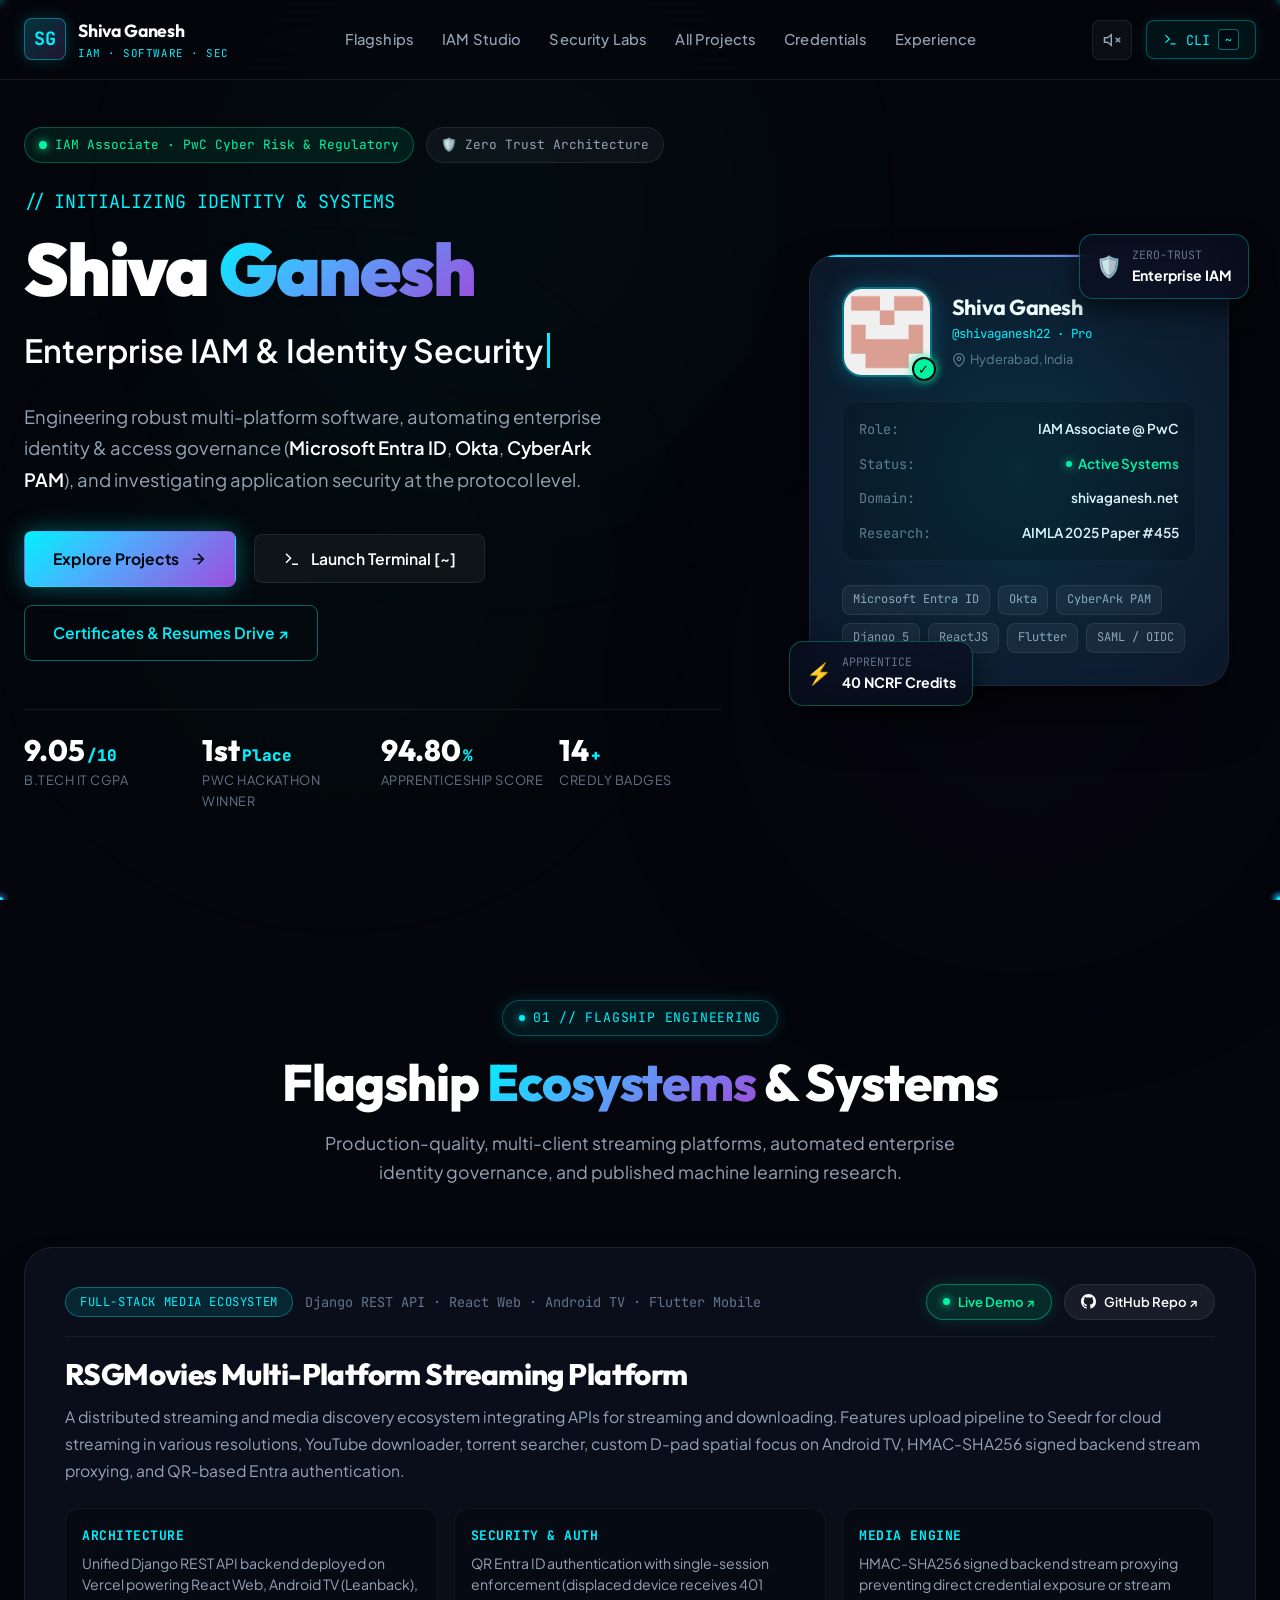
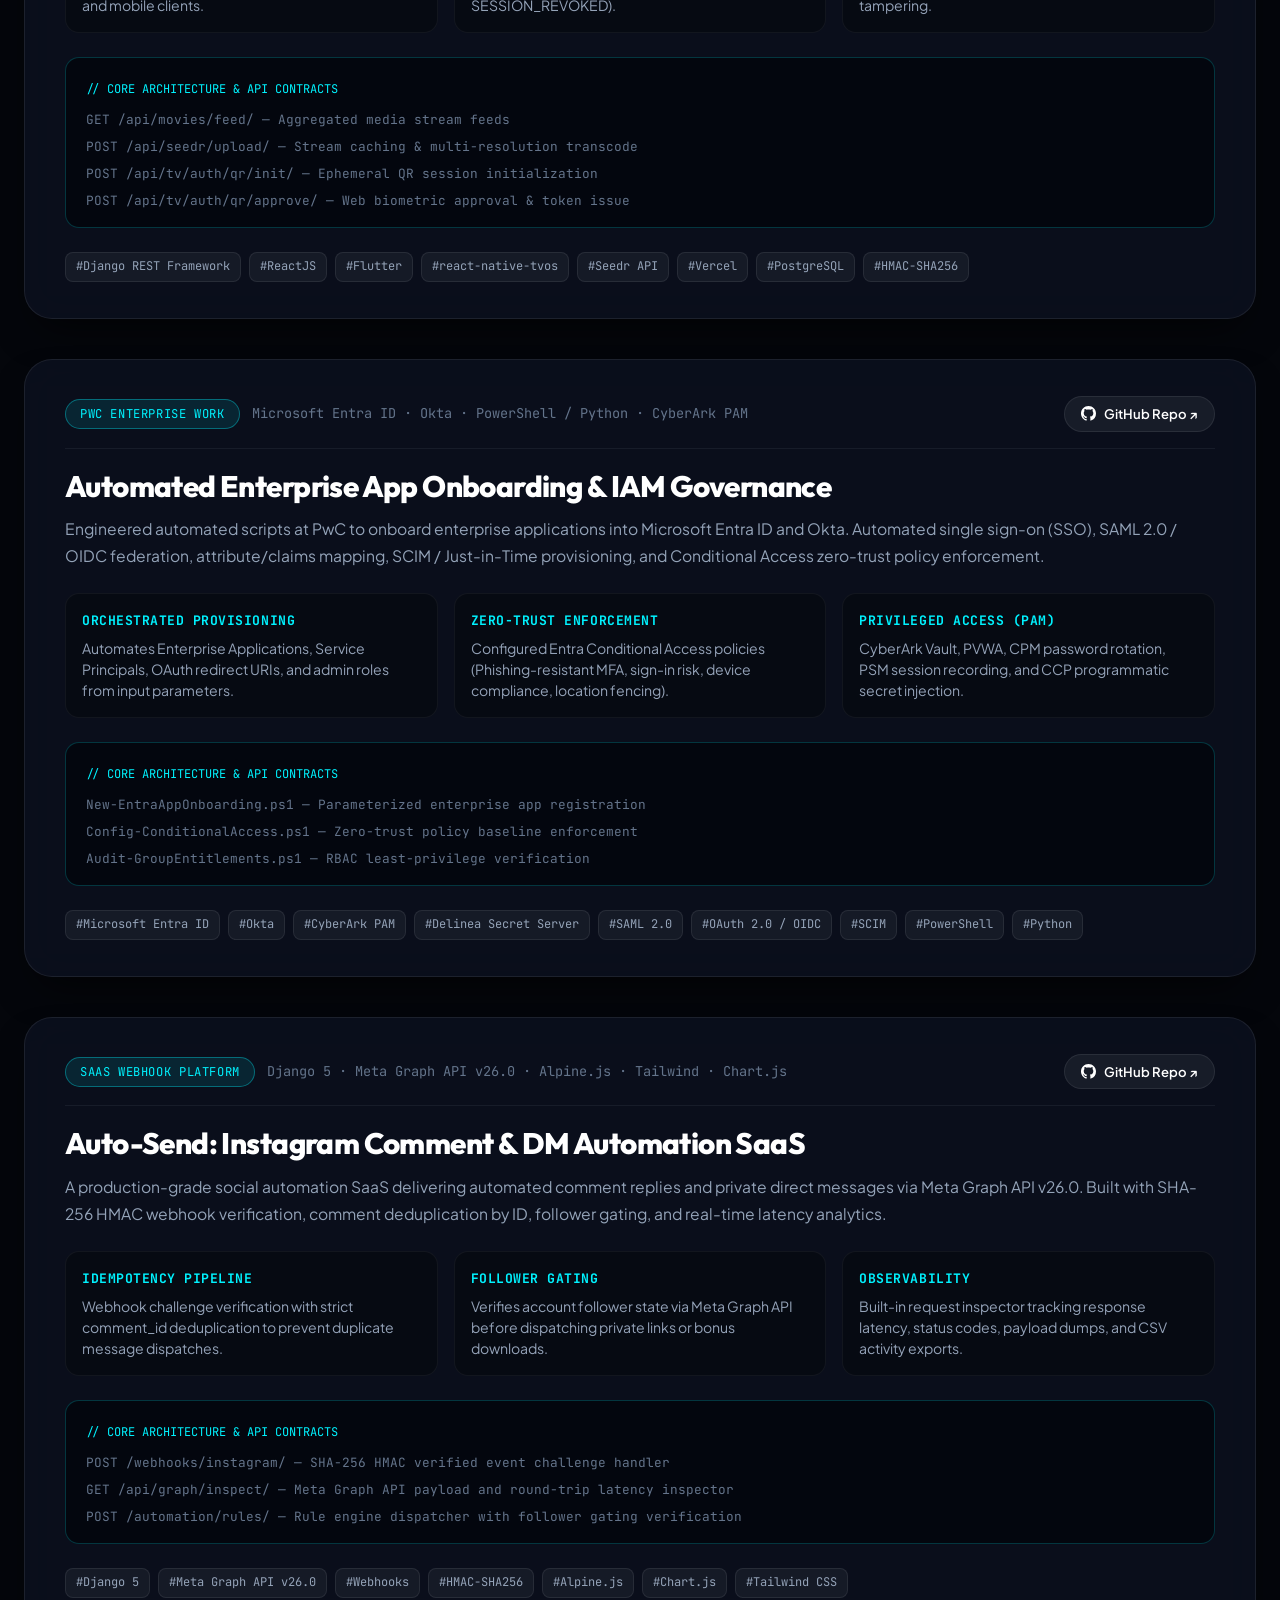
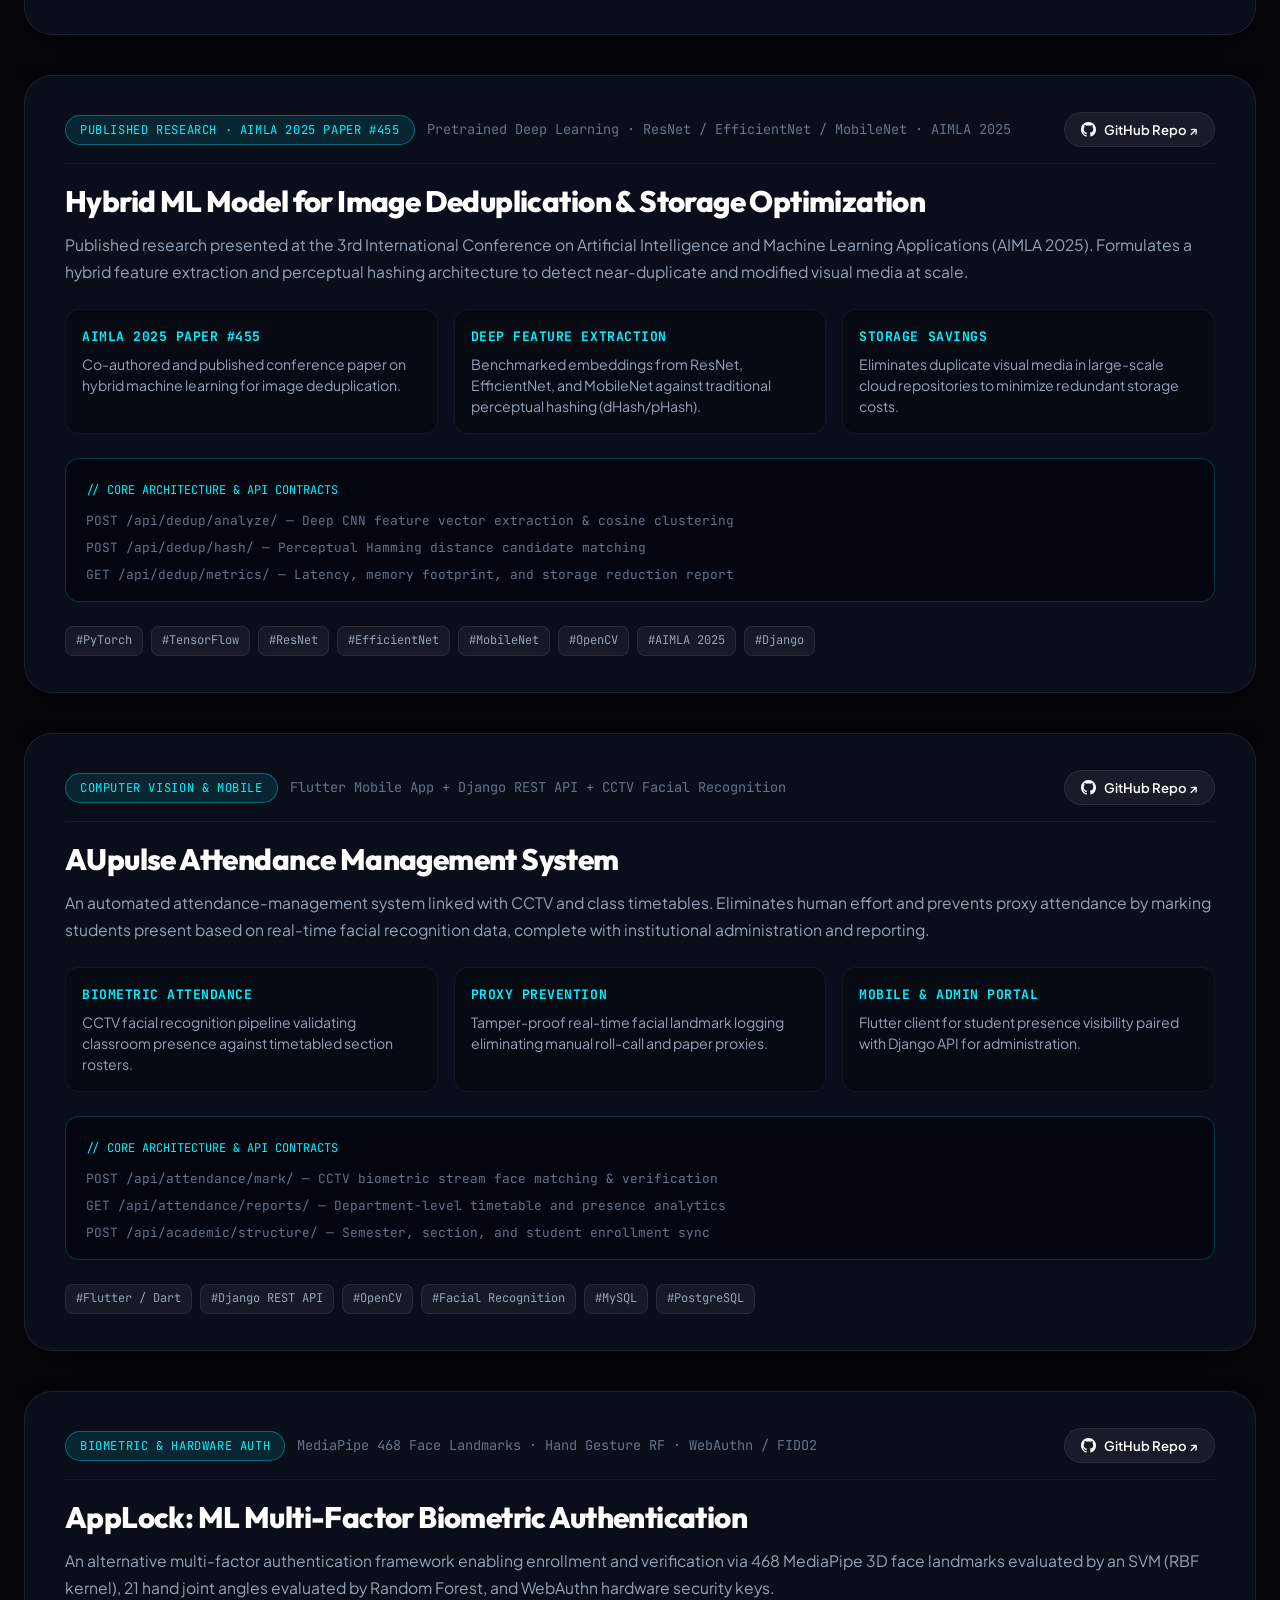
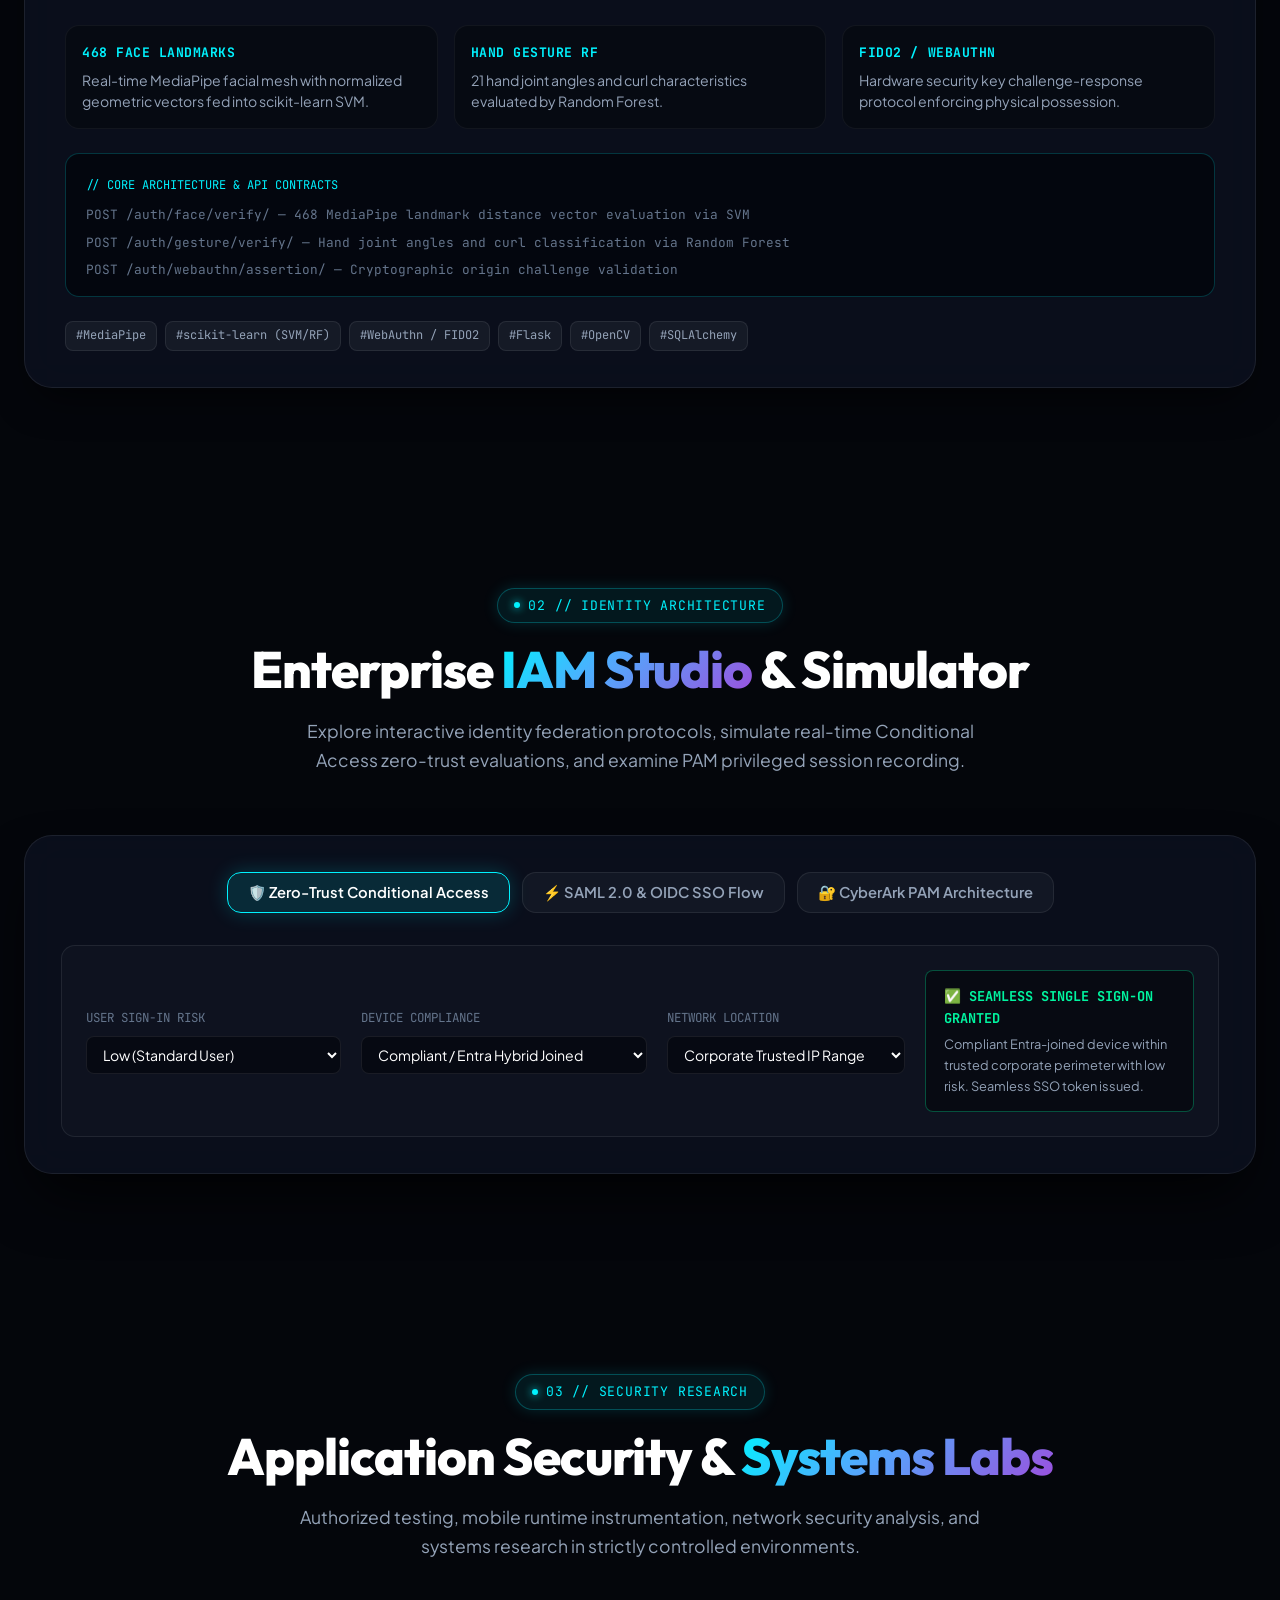
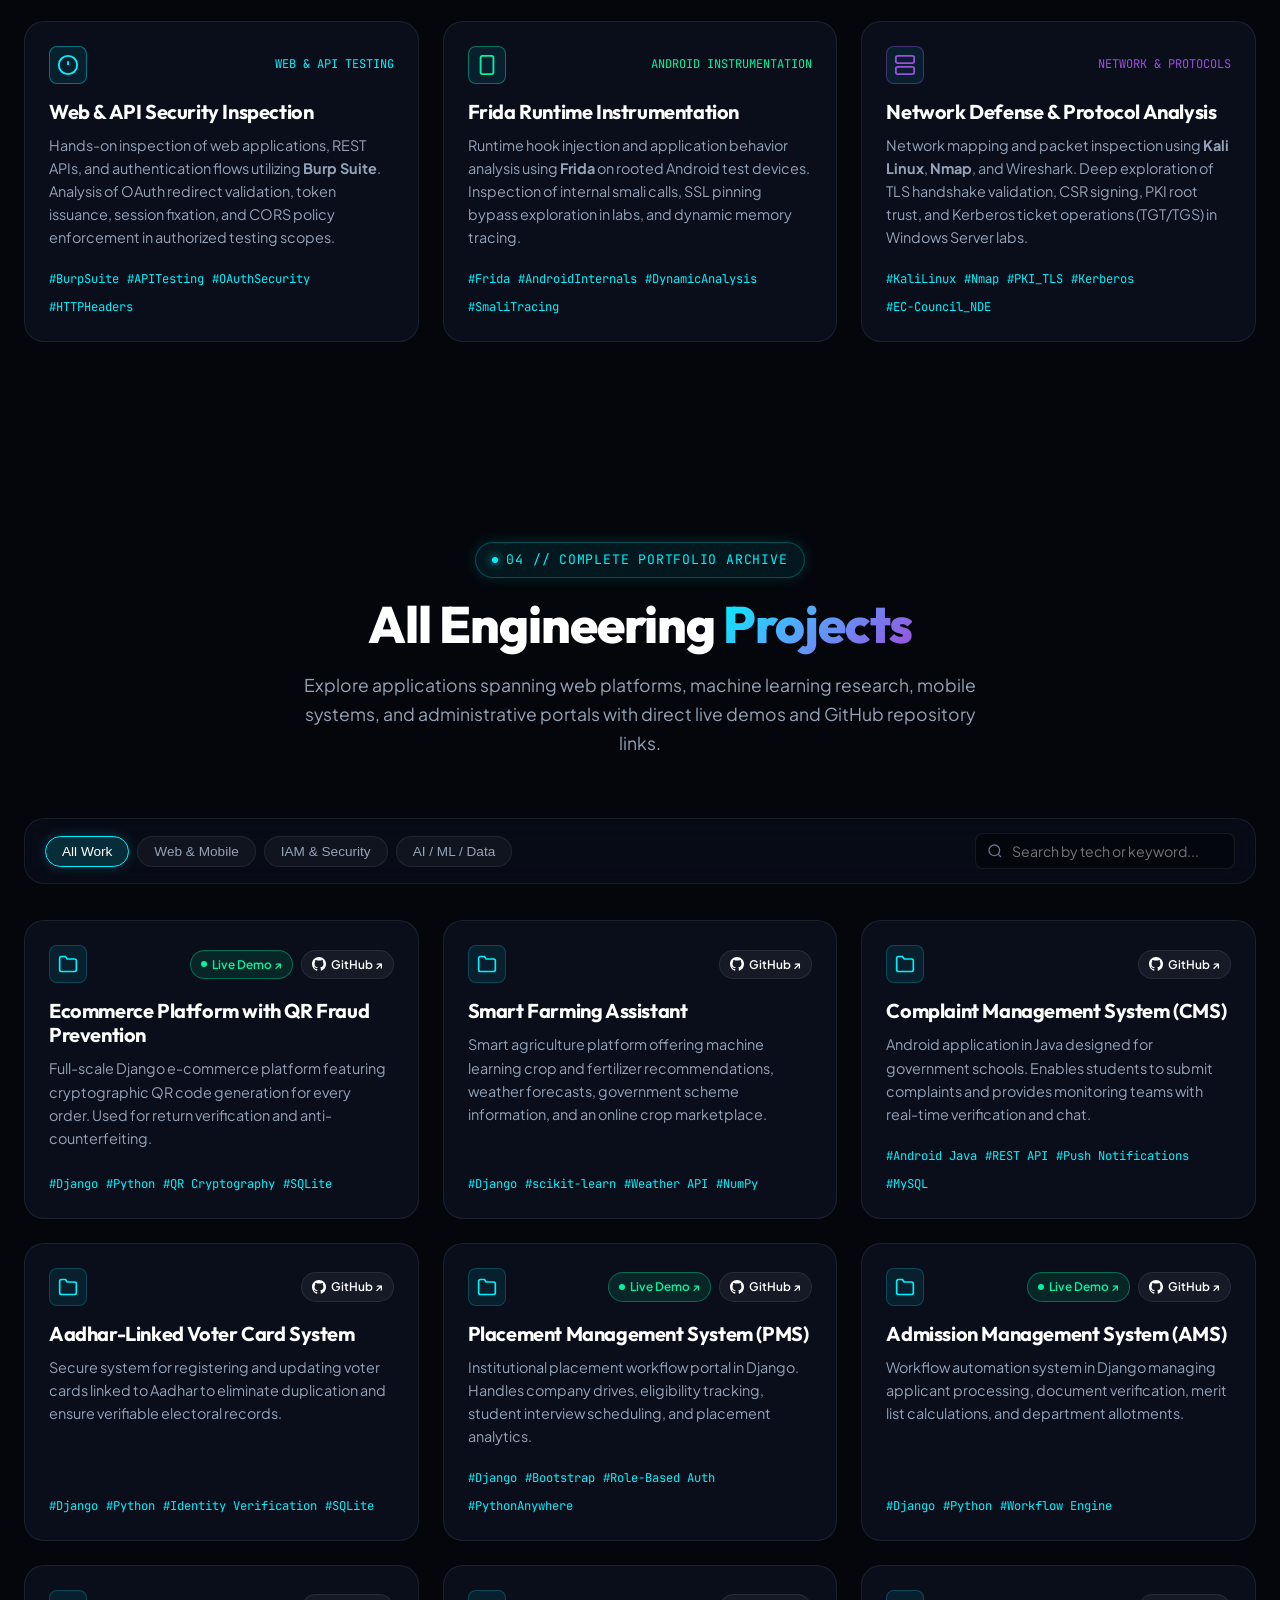
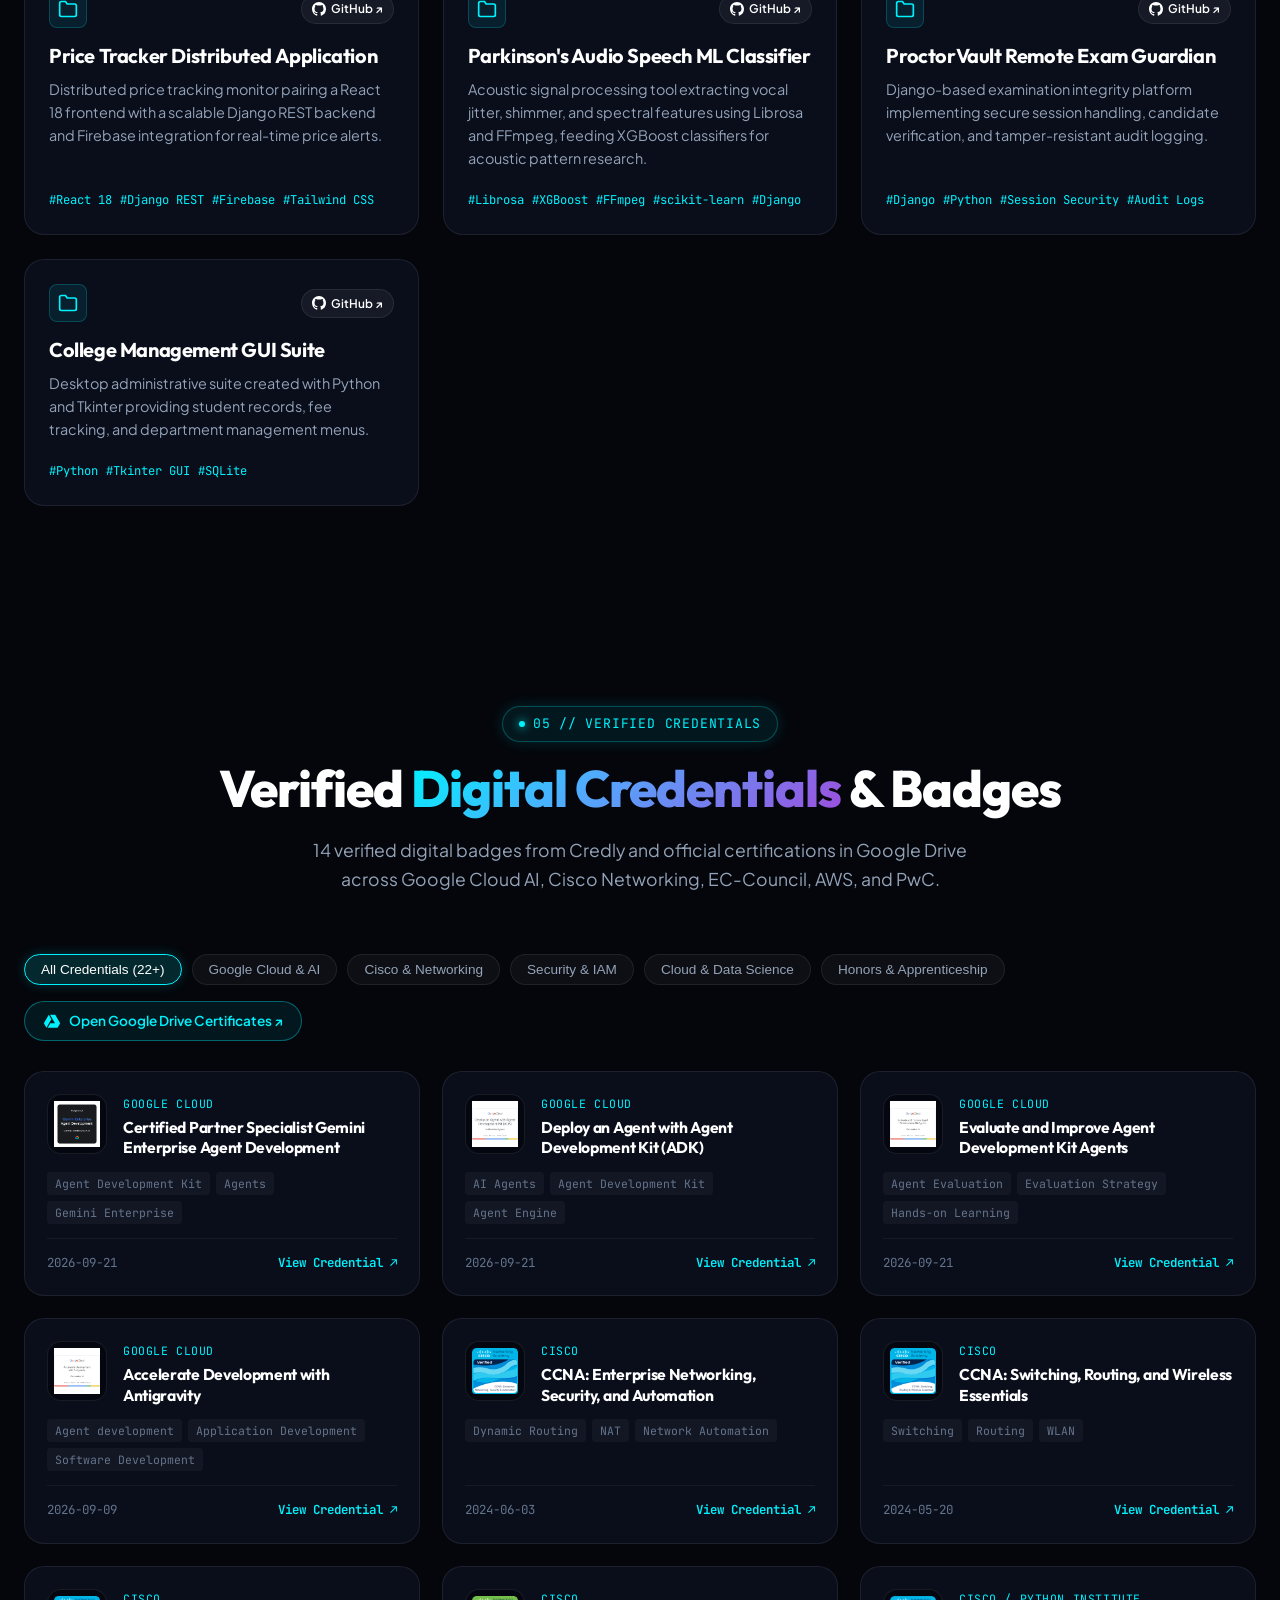
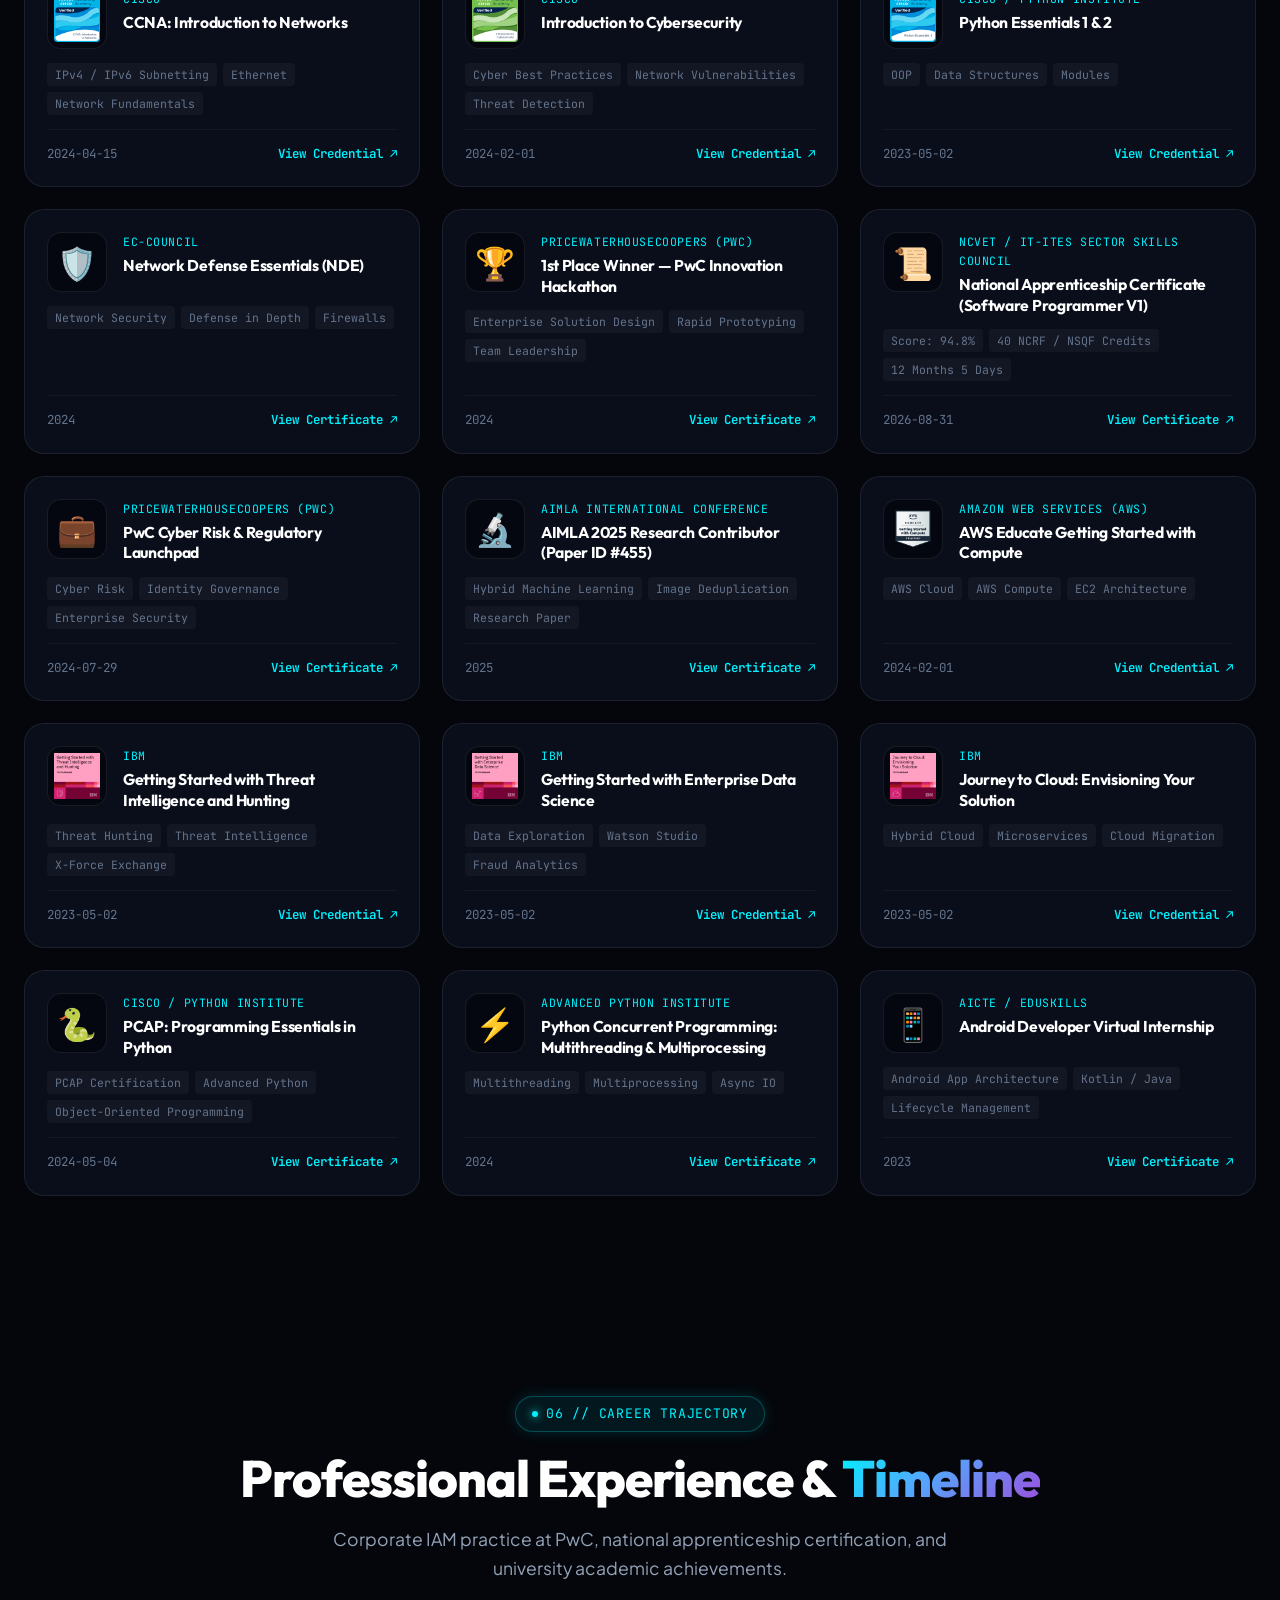
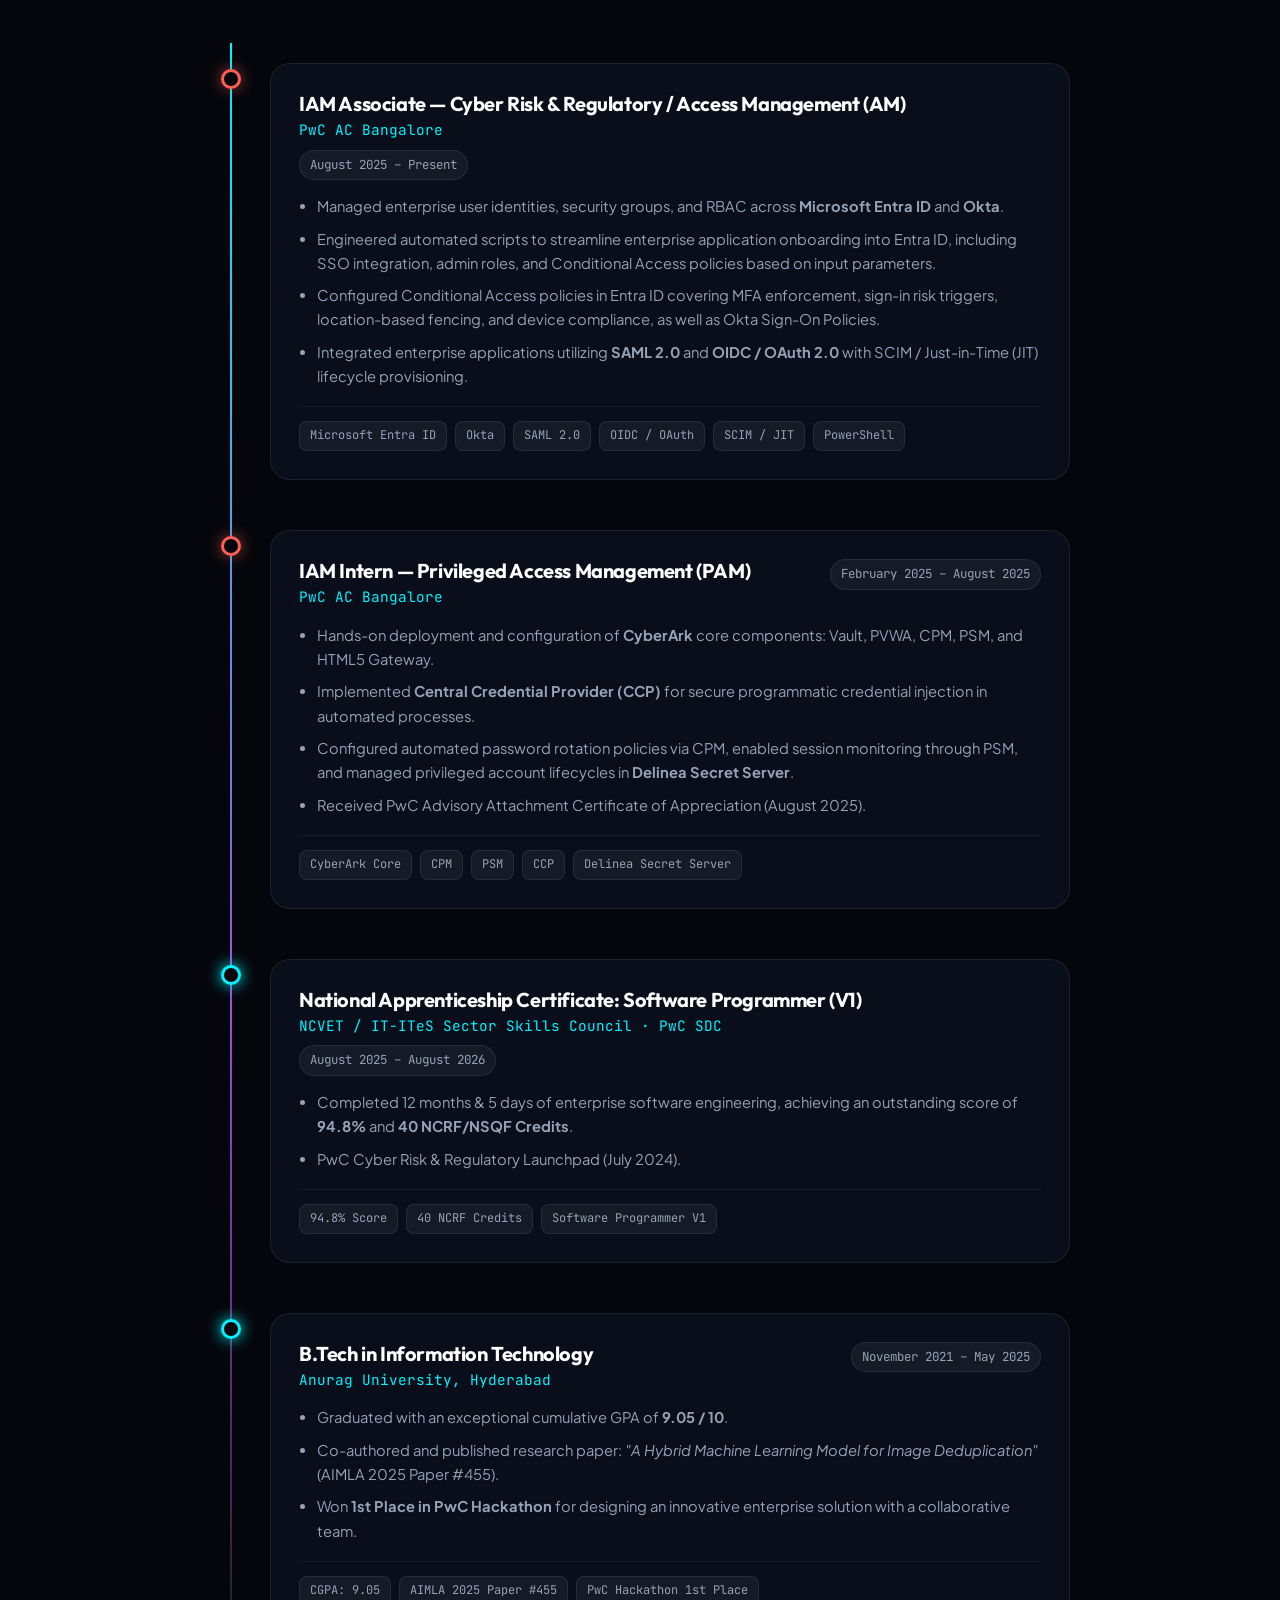
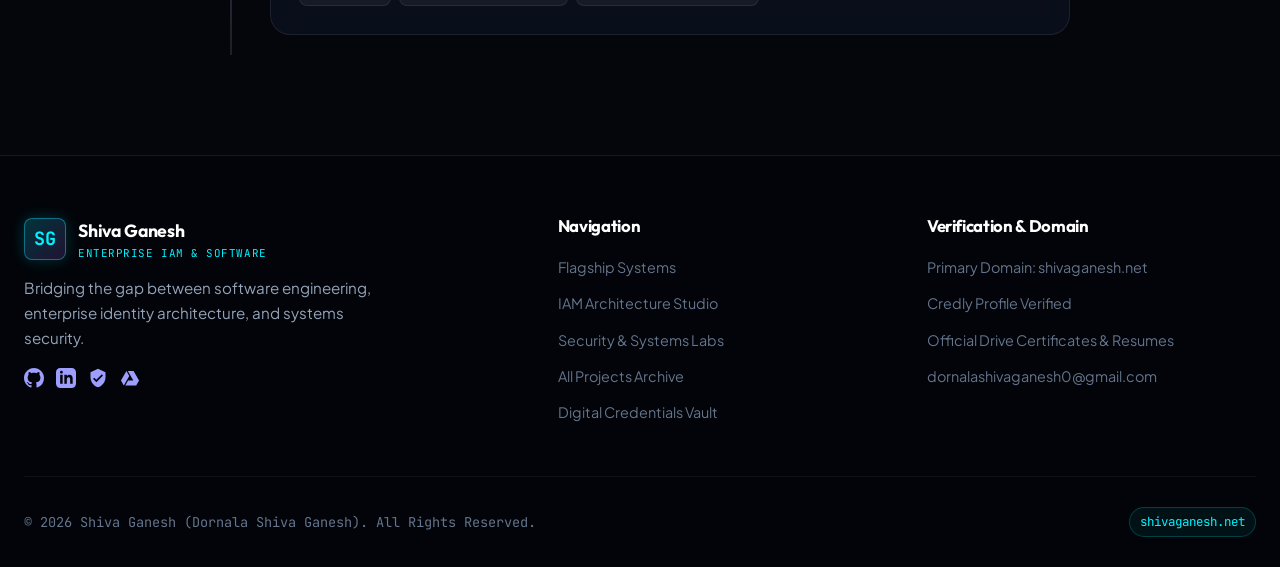
==== index.html @ 0bdec64f "feat: technical architecture cards, live and repo links, certs links, remove screenshots, remove cre" ====
<!DOCTYPE html>
<html lang="en">
<head>
  <meta charset="UTF-8">
  <meta name="viewport" content="width=device-width, initial-scale=1.0">
  <title>Shiva Ganesh · Software Developer & Enterprise IAM Security Engineer</title>
  
  <!-- SEO & Social Meta Tags -->
  <meta name="description" content="Official portfolio of Shiva Ganesh (Dornala Shiva Ganesh) - Software Developer, Enterprise IAM Associate at PwC, and Application Security Researcher. Specializing in Microsoft Entra ID, Okta, CyberArk, multi-platform streaming ecosystems, and AI research.">
  <meta name="keywords" content="Shiva Ganesh, Dornala Shiva Ganesh, IAM Engineer, Microsoft Entra ID, Okta, CyberArk, Software Developer, RSGMovies, Android TV, Python Django, AIMLA 2025, shivaganesh.net">
  <meta name="author" content="Shiva Ganesh">
  <meta property="og:title" content="Shiva Ganesh · Software Developer & Enterprise IAM Engineer">
  <meta property="og:description" content="Engineering multi-platform applications, automating enterprise identity workflows, and dissecting application security controls.">
  <meta property="og:image" content="https://avatars.githubusercontent.com/u/71806997?v=4">
  <meta property="og:url" content="https://shivaganesh.net">
  <meta name="twitter:card" content="summary_large_image">

  <!-- Favicon -->
  <link rel="icon" type="image/png" href="https://avatars.githubusercontent.com/u/71806997?v=4">

  <!-- Stylesheets -->
  <link rel="stylesheet" href="css/tokens.css">
  <link rel="stylesheet" href="css/main.css">
  <link rel="stylesheet" href="css/components.css">
  <link rel="stylesheet" href="css/responsive.css">
</head>
<body>

  <!-- Background Canvas Particle System -->
  <div id="canvas-container">
    <canvas id="bg-canvas"></canvas>
  </div>

  <!-- Ambient Light Backdrops -->
  <div class="ambient-light ambient-1"></div>
  <div class="ambient-light ambient-2"></div>
  <div class="ambient-light ambient-3"></div>

  <!-- Navigation Bar -->
  <header class="site-nav" id="site-navbar">
    <div class="container nav-inner">
      <a href="#hero" class="nav-brand" onclick="window.soundEngine?.playClick()">
        <div class="brand-icon-box">SG</div>
        <div class="brand-text">
          <span class="brand-name">Shiva Ganesh</span>
          <span class="brand-sub">IAM · Software · Sec</span>
        </div>
      </a>

      <nav class="nav-links" id="nav-links-wrap">
        <a href="#flagships" class="nav-link" onclick="window.soundEngine?.playClick()">Flagships</a>
        <a href="#iam-studio" class="nav-link" onclick="window.soundEngine?.playClick()">IAM Studio</a>
        <a href="#security-labs" class="nav-link" onclick="window.soundEngine?.playClick()">Security Labs</a>
        <a href="#projects-grid-section" class="nav-link" onclick="window.soundEngine?.playClick()">All Projects</a>
        <a href="#credentials" class="nav-link" onclick="window.soundEngine?.playClick()">Credentials</a>
        <a href="#timeline" class="nav-link" onclick="window.soundEngine?.playClick()">Experience</a>
      </nav>

      <div class="nav-actions">
        <!-- Sound Effect Toggle -->
        <button class="sound-toggle-btn" id="sound-toggle" title="Toggle Sound FX">
          <svg width="18" height="18" viewBox="0 0 24 24" fill="none" stroke="currentColor" stroke-width="2">
            <polygon points="11 5 6 9 2 9 2 15 6 15 11 19 11 5"></polygon>
            <line x1="23" y1="9" x2="17" y2="15"></line>
            <line x1="17" y1="9" x2="23" y2="15"></line>
          </svg>
        </button>

        <!-- Terminal Quick Trigger -->
        <button class="terminal-nav-btn" data-terminal-trigger title="Open Developer CLI [~]">
          <svg width="15" height="15" viewBox="0 0 24 24" fill="none" stroke="currentColor" stroke-width="2">
            <polyline points="4 17 10 11 4 5"></polyline>
            <line x1="12" y1="19" x2="20" y2="19"></line>
          </svg>
          <span>CLI</span>
          <span class="terminal-kbd-badge">~</span>
        </button>

        <!-- Mobile Drawer Toggle -->
        <button class="mobile-nav-toggle" id="mobile-nav-toggle" aria-label="Toggle Navigation">
          <svg width="24" height="24" viewBox="0 0 24 24" fill="none" stroke="currentColor" stroke-width="2">
            <line x1="3" y1="12" x2="21" y2="12"></line>
            <line x1="3" y1="6" x2="21" y2="6"></line>
            <line x1="3" y1="18" x2="21" y2="18"></line>
          </svg>
        </button>
      </div>
    </div>
  </header>

  <main>
    <!-- ==========================================================================
         HERO SECTION
         ========================================================================== -->
    <section class="hero-section" id="hero">
      <div class="container hero-grid">
        <div class="hero-content">
          <div class="hero-badge-wrap">
            <div class="status-pill">
              <span class="pulse-dot"></span>
              <span>IAM Associate · PwC Cyber Risk & Regulatory</span>
            </div>
            <div class="role-pill">
              <span>🛡️ Zero Trust Architecture</span>
            </div>
          </div>

          <div class="hero-greeting">
            <span>//</span> INITIALIZING IDENTITY & SYSTEMS
          </div>

          <h1 class="hero-name">
            Shiva <span class="text-gradient">Ganesh</span>
          </h1>

          <div class="hero-roles">
            <span class="role-decipher" id="role-decipher-text">Enterprise IAM & Identity Security</span>
            <span class="role-cursor"></span>
          </div>

          <p class="hero-bio">
            Engineering robust multi-platform software, automating enterprise identity & access governance (<strong>Microsoft Entra ID</strong>, <strong>Okta</strong>, <strong>CyberArk PAM</strong>), and investigating application security at the protocol level.
          </p>

          <div class="hero-actions">
            <a href="#flagships" class="btn btn-primary" onclick="window.soundEngine?.playClick()">
              <span>Explore Projects</span>
              <svg width="18" height="18" viewBox="0 0 24 24" fill="none" stroke="currentColor" stroke-width="2.2"><line x1="5" y1="12" x2="19" y2="12"></line><polyline points="12 5 19 12 12 19"></polyline></svg>
            </a>

            <button class="btn btn-glass" data-terminal-trigger>
              <svg width="18" height="18" viewBox="0 0 24 24" fill="none" stroke="currentColor" stroke-width="2"><polyline points="4 17 10 11 4 5"></polyline><line x1="12" y1="19" x2="20" y2="19"></line></svg>
              <span>Launch Terminal [~]</span>
            </button>

            <a href="https://drive.google.com/drive/folders/1fFWOkMl8EO72BnRldHPPbFqdkQEyvNF5" target="_blank" rel="noopener" class="btn btn-outline" onclick="window.soundEngine?.playClick()">
              <span>Certificates & Resumes Drive ↗</span>
            </a>
          </div>

          <!-- Hero Metrics Bar -->
          <div class="hero-stats-grid">
            <div class="stat-item">
              <div class="stat-num">
                <span data-target="9.05" data-decimal="true">9.05</span>
                <span class="stat-unit">/10</span>
              </div>
              <span class="stat-label">B.Tech IT CGPA</span>
            </div>

            <div class="stat-item">
              <div class="stat-num">
                <span>1st</span>
                <span class="stat-unit">Place</span>
              </div>
              <span class="stat-label">PwC Hackathon Winner</span>
            </div>

            <div class="stat-item">
              <div class="stat-num">
                <span data-target="94.8" data-decimal="true">94.8</span>
                <span class="stat-unit">%</span>
              </div>
              <span class="stat-label">Apprenticeship Score</span>
            </div>

            <div class="stat-item">
              <div class="stat-num">
                <span data-target="14">14</span>
                <span class="stat-unit">+</span>
              </div>
              <span class="stat-label">Credly Badges</span>
            </div>
          </div>
        </div>

        <!-- Hero Right: 3D Holographic Identity Shield -->
        <div class="hero-visual">
          <div class="identity-card-wrap">
            <div class="identity-card" data-tilt>
              <div class="identity-card-glow"></div>

              <div class="identity-header">
                <div class="avatar-wrapper">
                  <img src="assets/img/avatar.png" alt="Shiva Ganesh" class="avatar-img" onerror="this.src='https://avatars.githubusercontent.com/u/71806997?v=4'" />
                  <div class="avatar-badge-verified" title="Identity Verified">✓</div>
                </div>
                <div class="identity-meta">
                  <h3>Shiva Ganesh</h3>
                  <span class="meta-tag">@shivaganesh22 · Pro</span>
                  <span class="meta-loc">
                    <svg width="14" height="14" viewBox="0 0 24 24" fill="none" stroke="currentColor" stroke-width="2"><path d="M21 10c0 7-9 13-9 13s-9-6-9-13a9 9 0 0 1 18 0z"></path><circle cx="12" cy="10" r="3"></circle></svg>
                    Hyderabad, India
                  </span>
                </div>
              </div>

              <div class="identity-specs">
                <div class="spec-row">
                  <span class="spec-key">Role:</span>
                  <span class="spec-val">IAM Associate @ PwC</span>
                </div>
                <div class="spec-row">
                  <span class="spec-key">Status:</span>
                  <span class="spec-val active-status">
                    <span class="pulse-dot" style="width:6px;height:6px;"></span> Active Systems
                  </span>
                </div>
                <div class="spec-row">
                  <span class="spec-key">Domain:</span>
                  <span class="spec-val text-cyan">shivaganesh.net</span>
                </div>
                <div class="spec-row">
                  <span class="spec-key">Research:</span>
                  <span class="spec-val text-violet">AIMLA 2025 Paper #455</span>
                </div>
              </div>

              <div class="identity-chips">
                <span class="tech-chip">Microsoft Entra ID</span>
                <span class="tech-chip">Okta</span>
                <span class="tech-chip">CyberArk PAM</span>
                <span class="tech-chip">Django 5</span>
                <span class="tech-chip">ReactJS</span>
                <span class="tech-chip">Flutter</span>
                <span class="tech-chip">SAML / OIDC</span>
              </div>
            </div>

            <!-- Floating Badges -->
            <div class="floating-shield-badge top-right">
              <span class="badge-icon">🛡️</span>
              <div>
                <div class="badge-text-top">Zero-Trust</div>
                <div class="badge-text-val">Enterprise IAM</div>
              </div>
            </div>

            <div class="floating-shield-badge bottom-left">
              <span class="badge-icon">⚡</span>
              <div>
                <div class="badge-text-top">Apprentice</div>
                <div class="badge-text-val">40 NCRF Credits</div>
              </div>
            </div>
          </div>
        </div>
      </div>
    </section>

    <!-- ==========================================================================
         01 // FLAGSHIP ENGINEERING ECOSYSTEMS & ARCHITECTURE
         ========================================================================== -->
    <section id="flagships">
      <div class="container">
        <div class="section-header">
          <div class="section-tag">01 // Flagship Engineering</div>
          <h2 class="section-title">Flagship <span class="text-gradient">Ecosystems</span> & Systems</h2>
          <p class="section-desc">
            Production-quality, multi-client streaming platforms, automated enterprise identity governance, and published machine learning research.
          </p>
        </div>

        <div class="flagship-list" id="flagship-list-container">
          <!-- Populated dynamically via projects.js -->
        </div>
      </div>
    </section>

    <!-- ==========================================================================
         02 // INTERACTIVE ENTERPRISE IAM STUDIO
         ========================================================================== -->
    <section id="iam-studio">
      <div class="container">
        <div class="section-header">
          <div class="section-tag">02 // Identity Architecture</div>
          <h2 class="section-title">Enterprise <span class="text-gradient">IAM Studio</span> & Simulator</h2>
          <p class="section-desc">
            Explore interactive identity federation protocols, simulate real-time Conditional Access zero-trust evaluations, and examine PAM privileged session recording.
          </p>
        </div>

        <div class="iam-studio-box">
          <!-- View Navigation -->
          <div class="iam-selector-nav">
            <button class="iam-nav-btn active" data-view="iam-view-ca">
              <span>🛡️ Zero-Trust Conditional Access</span>
            </button>
            <button class="iam-nav-btn" data-view="iam-view-sso">
              <span>⚡ SAML 2.0 & OIDC SSO Flow</span>
            </button>
            <button class="iam-nav-btn" data-view="iam-view-pam">
              <span>🔐 CyberArk PAM Architecture</span>
            </button>
          </div>

          <!-- View 1: Zero-Trust Conditional Access Simulator -->
          <div class="iam-display-view active" id="iam-view-ca">
            <div class="simulator-controls-card">
              <div class="control-group">
                <label class="control-label">User Sign-In Risk</label>
                <select class="control-select" id="ca-risk-select">
                  <option value="low">Low (Standard User)</option>
                  <option value="medium">Medium (Unusual Activity)</option>
                  <option value="high">High (Known Leaked Credential)</option>
                </select>
              </div>

              <div class="control-group">
                <label class="control-label">Device Compliance</label>
                <select class="control-select" id="ca-device-select">
                  <option value="compliant">Compliant / Entra Hybrid Joined</option>
                  <option value="unmanaged">Unmanaged Personal Device (BYOD)</option>
                </select>
              </div>

              <div class="control-group">
                <label class="control-label">Network Location</label>
                <select class="control-select" id="ca-location-select">
                  <option value="trusted">Corporate Trusted IP Range</option>
                  <option value="untrusted">External Untrusted Geo / VPN</option>
                </select>
              </div>

              <div class="policy-result-box" id="ca-decision-box">
                <span class="policy-decision-tag" id="ca-decision-tag">✅ SEAMLESS SINGLE SIGN-ON GRANTED</span>
                <span class="policy-decision-desc" id="ca-decision-desc">Compliant Entra-joined device within trusted corporate perimeter with low risk. Seamless SSO token issued.</span>
              </div>
            </div>
          </div>

          <!-- View 2: SSO Protocol Flow -->
          <div class="iam-display-view" id="iam-view-sso">
            <div class="protocol-sequence-flow">
              <div class="protocol-node" id="node-user">
                <div class="node-box">👤</div>
                <span class="node-label">User Agent</span>
                <span class="node-sub">Browser / TV</span>
              </div>
              <div class="flow-connector"></div>
              <div class="protocol-node" id="node-app">
                <div class="node-box">🌐</div>
                <span class="node-label">SaaS / SP</span>
                <span class="node-sub">App Registration</span>
              </div>
              <div class="flow-connector"></div>
              <div class="protocol-node" id="node-idp">
                <div class="node-box" style="border-color: var(--accent-emerald);">🛡️</div>
                <span class="node-label">Entra ID / Okta</span>
                <span class="node-sub">Identity Provider</span>
              </div>
              <div class="flow-connector"></div>
              <div class="protocol-node" id="node-gateway">
                <div class="node-box">⚡</div>
                <span class="node-label">API Gateway</span>
                <span class="node-sub">Kong / Kong Konnect</span>
              </div>
            </div>

            <div style="text-align: center; margin-top: 20px;">
              <button class="btn btn-primary" onclick="runSsoSimulation()">
                <span>Simulate SSO Authentication Flow</span>
              </button>
              <div id="sso-simulation-status" style="margin-top: 14px; font-family: var(--font-mono); font-size: 0.9rem; color: var(--text-secondary);">
                Click the button to trace cryptographically signed assertion delivery.
              </div>
            </div>
          </div>

          <!-- View 3: CyberArk PAM Architecture -->
          <div class="iam-display-view" id="iam-view-pam">
            <div style="display: grid; grid-template-columns: repeat(auto-fit, minmax(240px, 1fr)); gap: 20px;">
              <div style="background: rgba(0,0,0,0.3); border: 1px solid var(--bg-glass-border); padding: 20px; border-radius: var(--radius-md);">
                <h4 style="color: var(--accent-cyan); font-size: 1.1rem; margin-bottom: 8px;">🔐 CyberArk Vault & PVWA</h4>
                <p style="font-size: 0.88rem; color: var(--text-secondary);">Centralized encrypted repository safeguarding enterprise administrative secrets with fine-grained access control.</p>
              </div>

              <div style="background: rgba(0,0,0,0.3); border: 1px solid var(--bg-glass-border); padding: 20px; border-radius: var(--radius-md);">
                <h4 style="color: var(--accent-emerald); font-size: 1.1rem; margin-bottom: 8px;">🔄 CPM Password Rotation</h4>
                <p style="font-size: 0.88rem; color: var(--text-secondary);">Central Policy Manager automatically rotating domain admin and service account passwords on defined policy schedules.</p>
              </div>

              <div style="background: rgba(0,0,0,0.3); border: 1px solid var(--bg-glass-border); padding: 20px; border-radius: var(--radius-md);">
                <h4 style="color: var(--accent-purple); font-size: 1.1rem; margin-bottom: 8px;">📹 PSM Session Isolation</h4>
                <p style="font-size: 0.88rem; color: var(--text-secondary);">Privileged Session Manager creating jump-host isolated sessions with full video recording and keystroke auditing.</p>
              </div>

              <div style="background: rgba(0,0,0,0.3); border: 1px solid var(--bg-glass-border); padding: 20px; border-radius: var(--radius-md);">
                <h4 style="color: #ff5f56; font-size: 1.1rem; margin-bottom: 8px;">⚡ CCP Credential Provider</h4>
                <p style="font-size: 0.88rem; color: var(--text-secondary);">Central Credential Provider enabling automated CI/CD and scripts to query credentials dynamically without hardcoded secrets.</p>
              </div>
            </div>
          </div>
        </div>
      </div>
    </section>

    <!-- ==========================================================================
         03 // APPLICATION SECURITY & SYSTEMS RESEARCH
         ========================================================================== -->
    <section id="security-labs">
      <div class="container">
        <div class="section-header">
          <div class="section-tag">03 // Security Research</div>
          <h2 class="section-title">Application Security & <span class="text-gradient">Systems Labs</span></h2>
          <p class="section-desc">
            Authorized testing, mobile runtime instrumentation, network security analysis, and systems research in strictly controlled environments.
          </p>
        </div>

        <div class="projects-grid">
          <div class="project-card" data-tilt>
            <div class="project-card-top">
              <div class="project-folder-icon" style="border-color: rgba(0, 242, 254, 0.4); color: var(--accent-cyan);">
                <svg width="22" height="22" viewBox="0 0 24 24" fill="none" stroke="currentColor" stroke-width="2"><circle cx="12" cy="12" r="10"></circle><line x1="12" y1="8" x2="12" y2="12"></line><line x1="12" y1="16" x2="12.01" y2="16"></line></svg>
              </div>
              <span class="mono text-cyan" style="font-size:0.75rem;">WEB & API TESTING</span>
            </div>
            <h3 class="project-title">Web & API Security Inspection</h3>
            <p class="project-desc">
              Hands-on inspection of web applications, REST APIs, and authentication flows utilizing <strong>Burp Suite</strong>. Analysis of OAuth redirect validation, token issuance, session fixation, and CORS policy enforcement in authorized testing scopes.
            </p>
            <ul class="project-tech-list">
              <li>#BurpSuite</li>
              <li>#APITesting</li>
              <li>#OAuthSecurity</li>
              <li>#HTTPHeaders</li>
            </ul>
          </div>

          <div class="project-card" data-tilt>
            <div class="project-card-top">
              <div class="project-folder-icon" style="border-color: rgba(0, 245, 160, 0.4); color: var(--accent-emerald);">
                <svg width="22" height="22" viewBox="0 0 24 24" fill="none" stroke="currentColor" stroke-width="2"><rect x="5" y="2" width="14" height="20" rx="2" ry="2"></rect><line x1="12" y1="18" x2="12.01" y2="18"></line></svg>
              </div>
              <span class="mono text-emerald" style="font-size:0.75rem;">ANDROID INSTRUMENTATION</span>
            </div>
            <h3 class="project-title">Frida Runtime Instrumentation</h3>
            <p class="project-desc">
              Runtime hook injection and application behavior analysis using <strong>Frida</strong> on rooted Android test devices. Inspection of internal smali calls, SSL pinning bypass exploration in labs, and dynamic memory tracing.
            </p>
            <ul class="project-tech-list">
              <li>#Frida</li>
              <li>#AndroidInternals</li>
              <li>#DynamicAnalysis</li>
              <li>#SmaliTracing</li>
            </ul>
          </div>

          <div class="project-card" data-tilt>
            <div class="project-card-top">
              <div class="project-folder-icon" style="border-color: rgba(157, 78, 221, 0.4); color: var(--accent-purple);">
                <svg width="22" height="22" viewBox="0 0 24 24" fill="none" stroke="currentColor" stroke-width="2"><rect x="2" y="2" width="20" height="8" rx="2" ry="2"></rect><rect x="2" y="14" width="20" height="8" rx="2" ry="2"></rect><line x1="6" y1="6" x2="6.01" y2="6"></line><line x1="6" y1="18" x2="6.01" y2="18"></line></svg>
              </div>
              <span class="mono text-violet" style="font-size:0.75rem;">NETWORK & PROTOCOLS</span>
            </div>
            <h3 class="project-title">Network Defense & Protocol Analysis</h3>
            <p class="project-desc">
              Network mapping and packet inspection using <strong>Kali Linux</strong>, <strong>Nmap</strong>, and Wireshark. Deep exploration of TLS handshake validation, CSR signing, PKI root trust, and Kerberos ticket operations (TGT/TGS) in Windows Server labs.
            </p>
            <ul class="project-tech-list">
              <li>#KaliLinux</li>
              <li>#Nmap</li>
              <li>#PKI_TLS</li>
              <li>#Kerberos</li>
              <li>#EC-Council_NDE</li>
            </ul>
          </div>
        </div>
      </div>
    </section>

    <!-- ==========================================================================
         04 // ALL PROJECTS ARCHIVE WITH LIVE & REPO LINKS
         ========================================================================== -->
    <section id="projects-grid-section">
      <div class="container">
        <div class="section-header">
          <div class="section-tag">04 // Complete Portfolio Archive</div>
          <h2 class="section-title">All Engineering <span class="text-gradient">Projects</span></h2>
          <p class="section-desc">
            Explore applications spanning web platforms, machine learning research, mobile systems, and administrative portals with direct live demos and GitHub repository links.
          </p>
        </div>

        <!-- Filter & Search Toolbar -->
        <div class="projects-filter-bar">
          <div class="filter-categories">
            <button class="filter-pill active" data-filter="all">All Work</button>
            <button class="filter-pill" data-filter="web_mobile">Web & Mobile</button>
            <button class="filter-pill" data-filter="iam_security">IAM & Security</button>
            <button class="filter-pill" data-filter="ai_ml">AI / ML / Data</button>
          </div>

          <div class="projects-search-box">
            <svg class="search-icon" width="16" height="16" viewBox="0 0 24 24" fill="none" stroke="currentColor" stroke-width="2"><circle cx="11" cy="11" r="8"></circle><line x1="21" y1="21" x2="16.65" y2="16.65"></line></svg>
            <input type="text" class="search-input" id="project-search-input" placeholder="Search by tech or keyword..." />
          </div>
        </div>

        <!-- Dynamic Projects Grid -->
        <div class="projects-grid" id="supporting-projects-grid">
          <!-- Populated dynamically via projects.js -->
        </div>
      </div>
    </section>

    <!-- ==========================================================================
         05 // VERIFIED CREDENTIALS & BADGE VAULT (DIRECT LINKS, NO REDUNDANT BADGES)
         ========================================================================== -->
    <section id="credentials">
      <div class="container">
        <div class="section-header">
          <div class="section-tag">05 // Verified Credentials</div>
          <h2 class="section-title">Verified <span class="text-gradient">Digital Credentials</span> & Badges</h2>
          <p class="section-desc">
            14 verified digital badges from Credly and official certifications in Google Drive across Google Cloud AI, Cisco Networking, EC-Council, AWS, and PwC.
          </p>
        </div>

        <!-- Top Action & Filter Row -->
        <div class="credentials-top-bar">
          <div class="credentials-filter-row">
            <button class="filter-pill cred-filter-pill active" data-filter="all">All Credentials (22+)</button>
            <button class="filter-pill cred-filter-pill" data-filter="google">Google Cloud & AI</button>
            <button class="filter-pill cred-filter-pill" data-filter="cisco">Cisco & Networking</button>
            <button class="filter-pill cred-filter-pill" data-filter="security">Security & IAM</button>
            <button class="filter-pill cred-filter-pill" data-filter="cloud">Cloud & Data Science</button>
            <button class="filter-pill cred-filter-pill" data-filter="honors">Honors & Apprenticeship</button>
          </div>

          <a href="https://drive.google.com/drive/folders/1fFWOkMl8EO72BnRldHPPbFqdkQEyvNF5" target="_blank" rel="noopener" class="btn-drive-folder" onclick="window.soundEngine?.playClick()">
            <svg width="18" height="18" viewBox="0 0 24 24" fill="currentColor"><path d="M7.71 3.5L1.15 15l3.43 6l6.55-11.5L7.71 3.5zM9.73 15L6.3 21h13.12l3.43-6H9.73zM22.85 15l-6.56-11.5H9.42l6.56 11.5h6.87z"/></svg>
            <span>Open Google Drive Certificates ↗</span>
          </a>
        </div>

        <!-- Dynamic Credentials Grid -->
        <div class="credentials-grid" id="credentials-grid">
          <!-- Populated dynamically via credentials.js -->
        </div>
      </div>
    </section>

    <!-- ==========================================================================
         06 // CAREER TIMELINE & EDUCATION
         ========================================================================== -->
    <section id="timeline">
      <div class="container">
        <div class="section-header">
          <div class="section-tag">06 // Career Trajectory</div>
          <h2 class="section-title">Professional Experience & <span class="text-gradient">Timeline</span></h2>
          <p class="section-desc">
            Corporate IAM practice at PwC, national apprenticeship certification, and university academic achievements.
          </p>
        </div>

        <div class="timeline-track">
          <!-- Item 1: PwC IAM Associate -->
          <div class="timeline-item pwc">
            <div class="timeline-node"></div>
            <div class="timeline-card">
              <div class="timeline-header">
                <div>
                  <h3 class="timeline-role-title">IAM Associate — Cyber Risk & Regulatory / Access Management (AM)</h3>
                  <div class="timeline-org">PwC AC Bangalore</div>
                </div>
                <span class="timeline-badge-date">August 2025 – Present</span>
              </div>
              <ul class="timeline-body-list">
                <li>Managed enterprise user identities, security groups, and RBAC across <strong>Microsoft Entra ID</strong> and <strong>Okta</strong>.</li>
                <li>Engineered automated scripts to streamline enterprise application onboarding into Entra ID, including SSO integration, admin roles, and Conditional Access policies based on input parameters.</li>
                <li>Configured Conditional Access policies in Entra ID covering MFA enforcement, sign-in risk triggers, location-based fencing, and device compliance, as well as Okta Sign-On Policies.</li>
                <li>Integrated enterprise applications utilizing <strong>SAML 2.0</strong> and <strong>OIDC / OAuth 2.0</strong> with SCIM / Just-in-Time (JIT) lifecycle provisioning.</li>
              </ul>
              <div class="timeline-tools-strip">
                <span class="tech-chip">Microsoft Entra ID</span>
                <span class="tech-chip">Okta</span>
                <span class="tech-chip">SAML 2.0</span>
                <span class="tech-chip">OIDC / OAuth</span>
                <span class="tech-chip">SCIM / JIT</span>
                <span class="tech-chip">PowerShell</span>
              </div>
            </div>
          </div>

          <!-- Item 2: PwC PAM Intern -->
          <div class="timeline-item pwc">
            <div class="timeline-node"></div>
            <div class="timeline-card">
              <div class="timeline-header">
                <div>
                  <h3 class="timeline-role-title">IAM Intern — Privileged Access Management (PAM)</h3>
                  <div class="timeline-org">PwC AC Bangalore</div>
                </div>
                <span class="timeline-badge-date">February 2025 – August 2025</span>
              </div>
              <ul class="timeline-body-list">
                <li>Hands-on deployment and configuration of <strong>CyberArk</strong> core components: Vault, PVWA, CPM, PSM, and HTML5 Gateway.</li>
                <li>Implemented <strong>Central Credential Provider (CCP)</strong> for secure programmatic credential injection in automated processes.</li>
                <li>Configured automated password rotation policies via CPM, enabled session monitoring through PSM, and managed privileged account lifecycles in <strong>Delinea Secret Server</strong>.</li>
                <li>Received PwC Advisory Attachment Certificate of Appreciation (August 2025).</li>
              </ul>
              <div class="timeline-tools-strip">
                <span class="tech-chip">CyberArk Core</span>
                <span class="tech-chip">CPM</span>
                <span class="tech-chip">PSM</span>
                <span class="tech-chip">CCP</span>
                <span class="tech-chip">Delinea Secret Server</span>
              </div>
            </div>
          </div>

          <!-- Item 3: National Apprenticeship -->
          <div class="timeline-item">
            <div class="timeline-node"></div>
            <div class="timeline-card">
              <div class="timeline-header">
                <div>
                  <h3 class="timeline-role-title">National Apprenticeship Certificate: Software Programmer (V1)</h3>
                  <div class="timeline-org">NCVET / IT-ITeS Sector Skills Council · PwC SDC</div>
                </div>
                <span class="timeline-badge-date">August 2025 – August 2026</span>
              </div>
              <ul class="timeline-body-list">
                <li>Completed 12 months & 5 days of enterprise software engineering, achieving an outstanding score of <strong>94.8%</strong> and <strong>40 NCRF/NSQF Credits</strong>.</li>
                <li>PwC Cyber Risk & Regulatory Launchpad (July 2024).</li>
              </ul>
              <div class="timeline-tools-strip">
                <span class="tech-chip">94.8% Score</span>
                <span class="tech-chip">40 NCRF Credits</span>
                <span class="tech-chip">Software Programmer V1</span>
              </div>
            </div>
          </div>

          <!-- Item 4: Education -->
          <div class="timeline-item">
            <div class="timeline-node"></div>
            <div class="timeline-card">
              <div class="timeline-header">
                <div>
                  <h3 class="timeline-role-title">B.Tech in Information Technology</h3>
                  <div class="timeline-org">Anurag University, Hyderabad</div>
                </div>
                <span class="timeline-badge-date">November 2021 – May 2025</span>
              </div>
              <ul class="timeline-body-list">
                <li>Graduated with an exceptional cumulative GPA of <strong>9.05 / 10</strong>.</li>
                <li>Co-authored and published research paper: <em>"A Hybrid Machine Learning Model for Image Deduplication"</em> (AIMLA 2025 Paper #455).</li>
                <li>Won <strong>1st Place in PwC Hackathon</strong> for designing an innovative enterprise solution with a collaborative team.</li>
              </ul>
              <div class="timeline-tools-strip">
                <span class="tech-chip">CGPA: 9.05</span>
                <span class="tech-chip">AIMLA 2025 Paper #455</span>
                <span class="tech-chip">PwC Hackathon 1st Place</span>
              </div>
            </div>
          </div>
        </div>
      </div>
    </section>
  </main>

  <!-- ==========================================================================
       FOOTER & CONTACT HUB
       ========================================================================== -->
  <footer class="site-footer" id="contact">
    <div class="container">
      <div class="footer-grid">
        <div class="footer-brand">
          <a href="#hero" class="nav-brand" style="margin-bottom: 12px;">
            <div class="brand-icon-box">SG</div>
            <div class="brand-text">
              <span class="brand-name">Shiva Ganesh</span>
              <span class="brand-sub">Enterprise IAM & Software</span>
            </div>
          </a>
          <p>
            Bridging the gap between software engineering, enterprise identity architecture, and systems security.
          </p>
          <div style="margin-top: 18px; display: flex; gap: 12px;">
            <a href="https://github.com/shivaganesh22" target="_blank" rel="noopener" class="icon-link" title="GitHub Profile">
              <svg width="20" height="20" viewBox="0 0 24 24" fill="currentColor"><path d="M12 0C5.37 0 0 5.37 0 12c0 5.31 3.435 9.795 8.205 11.385.6.105.825-.255.825-.57 0-.285-.015-1.23-.015-2.235-3.015.555-3.795-.735-4.035-1.41-.135-.345-.72-1.41-1.23-1.695-.42-.225-1.02-.78-.015-.795.945-.015 1.62.87 1.845 1.23 1.08 1.815 2.805 1.305 3.495.99.105-.78.42-1.305.765-1.605-2.67-.3-5.46-1.335-5.46-5.925 0-1.305.465-2.385 1.23-3.225-.12-.3-.54-1.53.12-3.18 0 0 1.005-.315 3.3 1.23.96-.27 1.98-.405 3-.405s2.04.135 3 .405c2.295-1.56 3.3-1.23 3.3-1.23.66 1.65.24 2.88.12 3.18.765.84 1.23 1.905 1.23 3.225 0 4.605-2.805 5.625-5.475 5.925.435.375.81 1.095.81 2.22 0 1.605-.015 2.895-.015 3.3 0 .315.225.69.825.57A12.02 12.02 0 0 0 24 12c0-6.63-5.37-12-12-12z"/></svg>
            </a>
            <a href="https://www.linkedin.com/in/shivaganesh6" target="_blank" rel="noopener" class="icon-link" title="LinkedIn Profile">
              <svg width="20" height="20" viewBox="0 0 24 24" fill="currentColor"><path d="M19 0h-14c-2.761 0-5 2.239-5 5v14c0 2.761 2.239 5 5 5h14c2.762 0 5-2.239 5-5v-14c0-2.761-2.238-5-5-5zm-11 19h-3v-11h3v11zm-1.5-12.268c-.966 0-1.75-.79-1.75-1.764s.784-1.764 1.75-1.764 1.75.79 1.75 1.764-.783 1.764-1.75 1.764zm13.5 12.268h-3v-5.604c0-3.368-4-3.113-4 0v5.604h-3v-11h3v1.765c1.396-2.586 7-2.777 7 2.476v6.759z"/></svg>
            </a>
            <a href="https://www.credly.com/users/shivaganesh22" target="_blank" rel="noopener" class="icon-link" title="Credly Profile">
              <svg width="20" height="20" viewBox="0 0 24 24" fill="currentColor"><path d="M12 1L3 5v6c0 5.55 3.84 10.74 9 12 5.16-1.26 9-6.45 9-12V5l-9-4zm-2 16l-4-4 1.41-1.41L10 14.17l6.59-6.59L18 9l-8 8z"/></svg>
            </a>
            <a href="https://drive.google.com/drive/folders/1fFWOkMl8EO72BnRldHPPbFqdkQEyvNF5" target="_blank" rel="noopener" class="icon-link" title="Certificates Google Drive">
              <svg width="20" height="20" viewBox="0 0 24 24" fill="currentColor"><path d="M7.71 3.5L1.15 15l3.43 6l6.55-11.5L7.71 3.5zM9.73 15L6.3 21h13.12l3.43-6H9.73zM22.85 15l-6.56-11.5H9.42l6.56 11.5h6.87z"/></svg>
            </a>
          </div>
        </div>

        <div class="footer-col">
          <h4>Navigation</h4>
          <ul class="footer-links-list">
            <li><a href="#flagships">Flagship Systems</a></li>
            <li><a href="#iam-studio">IAM Architecture Studio</a></li>
            <li><a href="#security-labs">Security & Systems Labs</a></li>
            <li><a href="#projects-grid-section">All Projects Archive</a></li>
            <li><a href="#credentials">Digital Credentials Vault</a></li>
          </ul>
        </div>

        <div class="footer-col">
          <h4>Verification & Domain</h4>
          <ul class="footer-links-list">
            <li><a href="https://shivaganesh.net" target="_blank">Primary Domain: shivaganesh.net</a></li>
            <li><a href="https://www.credly.com/users/shivaganesh22" target="_blank">Credly Profile Verified</a></li>
            <li><a href="https://drive.google.com/drive/folders/1fFWOkMl8EO72BnRldHPPbFqdkQEyvNF5" target="_blank">Official Drive Certificates & Resumes</a></li>
            <li><a href="mailto:dornalashivaganesh0@gmail.com">dornalashivaganesh0@gmail.com</a></li>
          </ul>
        </div>
      </div>

      <div class="footer-bottom">
        <span>© 2026 Shiva Ganesh (Dornala Shiva Ganesh). All Rights Reserved.</span>
        <div class="footer-domains">
          <span class="domain-pill">shivaganesh.net</span>
        </div>
      </div>
    </div>
  </footer>

  <!-- ==========================================================================
       INTERACTIVE DEVELOPER CLI TERMINAL MODAL
       ========================================================================== -->
  <div class="terminal-modal-overlay" id="terminal-modal">
    <div class="terminal-window">
      <div class="terminal-titlebar">
        <div class="window-dots">
          <span class="window-dot red" id="terminal-close-btn" style="cursor:pointer;"></span>
          <span class="window-dot yellow"></span>
          <span class="window-dot green"></span>
        </div>
        <div class="terminal-title">
          <svg width="14" height="14" viewBox="0 0 24 24" fill="none" stroke="currentColor" stroke-width="2"><polyline points="4 17 10 11 4 5"></polyline><line x1="12" y1="19" x2="20" y2="19"></line></svg>
          <span>shivaganesh@cyber-cli:~</span>
        </div>
        <button class="terminal-close-btn" onclick="window.devTerminal?.close()">&times;</button>
      </div>

      <div class="terminal-body" id="terminal-body">
        <div class="terminal-output" id="terminal-output">
          <div>Welcome to Shiva Ganesh's Developer Terminal [v2.6.4-secure].</div>
          <div style="color: var(--text-muted); margin-bottom: 12px;">Type '<span class="text-cyan">help</span>' for available commands or '<span class="text-emerald">sudo hire</span>'.</div>
        </div>

        <div class="cmd-line-prompt">
          <span class="prompt-prefix">guest@shivaganesh:~$</span>
          <input type="text" class="cmd-input" id="terminal-cmd-input" autocomplete="off" spellcheck="false" autofocus />
        </div>
      </div>
    </div>
  </div>

  <!-- Scripts -->
  <script src="js/audio.js"></script>
  <script src="js/projects.js"></script>
  <script src="js/credentials.js"></script>
  <script src="js/iam-explorer.js"></script>
  <script src="js/terminal.js"></script>
  <script src="js/main.js"></script>
</body>
</html>
---- css/tokens.css ----
/* ==========================================================================
   SHIVA GANESH - LUXURY CYBER DESIGN SYSTEM TOKENS
   Theme: Obsidian Deep Cosmic / Electric Cyan & Violet / Neon Emerald
   ========================================================================== */

:root {
  /* Color Palette - Core Backgrounds */
  --bg-primary: #04060b;
  --bg-secondary: #080c18;
  --bg-card: rgba(12, 18, 34, 0.75);
  --bg-card-hover: rgba(18, 27, 51, 0.85);
  --bg-glass: rgba(10, 15, 30, 0.65);
  --bg-glass-elevated: rgba(15, 23, 44, 0.82);
  --bg-glass-border: rgba(255, 255, 255, 0.08);
  --bg-glass-border-hover: rgba(0, 242, 254, 0.35);

  /* Primary Neon Accents */
  --accent-cyan: #00f2fe;
  --accent-cyan-rgb: 0, 242, 254;
  --accent-blue: #4facfe;
  --accent-blue-rgb: 79, 172, 254;
  --accent-violet: #8a2be2;
  --accent-violet-rgb: 138, 43, 226;
  --accent-purple: #9d4edd;
  --accent-purple-rgb: 157, 78, 221;
  --accent-emerald: #00f5a0;
  --accent-emerald-rgb: 0, 245, 160;
  --accent-amber: #f59e0b;
  --accent-coral: #ff007a;

  /* Typography Colors */
  --text-white: #ffffff;
  --text-primary: #f0f4fc;
  --text-secondary: #94a3b8;
  --text-muted: #64748b;
  --text-dim: #475569;
  --text-accent-cyan: #38bdf8;
  --text-accent-emerald: #34d399;

  /* Gradients */
  --gradient-primary: linear-gradient(135deg, #00f2fe 0%, #4facfe 40%, #9d4edd 100%);
  --gradient-cyan-emerald: linear-gradient(135deg, #00f2fe 0%, #00f5a0 100%);
  --gradient-violet-coral: linear-gradient(135deg, #9d4edd 0%, #ff007a 100%);
  --gradient-card: linear-gradient(180deg, rgba(20, 30, 55, 0.4) 0%, rgba(10, 15, 30, 0.8) 100%);
  --gradient-border: linear-gradient(135deg, rgba(0, 242, 254, 0.4), rgba(157, 78, 221, 0.2), rgba(255, 255, 255, 0.05));
  --gradient-glow: radial-gradient(circle at 50% 0%, rgba(0, 242, 254, 0.18), transparent 70%);

  /* Typography */
  --font-display: 'Outfit', -apple-system, BlinkMacSystemFont, 'Segoe UI', Roboto, sans-serif;
  --font-body: 'Plus Jakarta Sans', -apple-system, BlinkMacSystemFont, 'Segoe UI', Roboto, sans-serif;
  --font-mono: 'JetBrains Mono', 'Fira Code', Menlo, Monaco, Consolas, monospace;

  /* Shadows & Glows */
  --glow-cyan: 0 0 25px rgba(0, 242, 254, 0.25);
  --glow-cyan-lg: 0 0 45px rgba(0, 242, 254, 0.35);
  --glow-violet: 0 0 30px rgba(138, 43, 226, 0.3);
  --glow-emerald: 0 0 25px rgba(0, 245, 160, 0.3);
  --shadow-card: 0 20px 40px -15px rgba(0, 0, 0, 0.7);
  --shadow-card-elevated: 0 30px 60px -15px rgba(0, 0, 0, 0.85);

  /* Borders & Radius */
  --radius-xs: 4px;
  --radius-sm: 8px;
  --radius-md: 14px;
  --radius-lg: 20px;
  --radius-xl: 28px;
  --radius-full: 9999px;

  /* Transitions */
  --transition-fast: 0.15s cubic-bezier(0.4, 0, 0.2, 1);
  --transition-normal: 0.3s cubic-bezier(0.16, 1, 0.3, 1);
  --transition-smooth: 0.5s cubic-bezier(0.16, 1, 0.3, 1);
  --transition-spring: 0.6s cubic-bezier(0.34, 1.56, 0.64, 1);

  /* Container */
  --container-max-width: 1280px;
  --nav-height: 80px;
}
---- css/main.css ----
/* ==========================================================================
   SHIVA GANESH PORTFOLIO - MAIN STYLESHEET
   Core Layout, Global Resets, Typography, Navigation, Hero, Background
   ========================================================================== */

@import url('https://fonts.googleapis.com/css2?family=JetBrains+Mono:ital,wght@0,300;0,400;0,500;0,700;1,400&family=Outfit:wght@300;400;500;600;700;800;900&family=Plus+Jakarta+Sans:wght@300;400;500;600;700&display=swap');
@import url('./tokens.css');

/* Resets & Base Styles */
*, *::before, *::after {
  box-sizing: border-box;
  margin: 0;
  padding: 0;
}

html {
  font-size: 16px;
  scroll-behavior: smooth;
  scroll-padding-top: calc(var(--nav-height) + 20px);
  color-scheme: dark;
}

body {
  background-color: var(--bg-primary);
  color: var(--text-primary);
  font-family: var(--font-body);
  line-height: 1.65;
  overflow-x: hidden;
  position: relative;
  min-height: 100vh;
  -webkit-font-smoothing: antialiased;
  -moz-osx-font-smoothing: grayscale;
}

/* Custom Scrollbar */
::-webkit-scrollbar {
  width: 8px;
}
::-webkit-scrollbar-track {
  background: var(--bg-primary);
}
::-webkit-scrollbar-thumb {
  background: rgba(255, 255, 255, 0.15);
  border-radius: var(--radius-full);
}
::-webkit-scrollbar-thumb:hover {
  background: var(--accent-cyan);
}

::selection {
  background: rgba(0, 242, 254, 0.25);
  color: #fff;
}

/* Background Canvas & Ambient Mesh */
#canvas-container {
  position: fixed;
  top: 0;
  left: 0;
  width: 100vw;
  height: 100vh;
  z-index: 0;
  pointer-events: none;
}

#bg-canvas {
  width: 100%;
  height: 100%;
  display: block;
}

.ambient-light {
  position: fixed;
  pointer-events: none;
  border-radius: 50%;
  filter: blur(140px);
  z-index: 1;
  opacity: 0.45;
  transition: transform 0.5s ease-out;
}

.ambient-1 {
  top: -10%;
  left: 15%;
  width: 600px;
  height: 600px;
  background: radial-gradient(circle, rgba(0, 242, 254, 0.2) 0%, transparent 70%);
}

.ambient-2 {
  top: 40%;
  right: -5%;
  width: 650px;
  height: 650px;
  background: radial-gradient(circle, rgba(138, 43, 226, 0.18) 0%, transparent 70%);
}

.ambient-3 {
  bottom: 5%;
  left: 5%;
  width: 550px;
  height: 550px;
  background: radial-gradient(circle, rgba(0, 245, 160, 0.15) 0%, transparent 70%);
}

/* Layout Container */
.container {
  max-width: var(--container-max-width);
  margin: 0 auto;
  padding: 0 24px;
  position: relative;
  z-index: 2;
}

/* Typography Helpers */
h1, h2, h3, h4, h5, h6 {
  font-family: var(--font-display);
  font-weight: 700;
  color: var(--text-white);
  line-height: 1.2;
  letter-spacing: -0.02em;
}

.text-gradient {
  background: var(--gradient-primary);
  -webkit-background-clip: text;
  -webkit-text-fill-color: transparent;
  display: inline-block;
}

.text-cyan {
  color: var(--accent-cyan);
}

.text-emerald {
  color: var(--accent-emerald);
}

.text-violet {
  color: var(--accent-purple);
}

.mono {
  font-family: var(--font-mono);
}

/* Section Common Styling */
section {
  padding: 100px 0;
  position: relative;
  z-index: 2;
}

.section-header {
  margin-bottom: 60px;
  text-align: center;
}

.section-tag {
  display: inline-flex;
  align-items: center;
  gap: 8px;
  padding: 6px 16px;
  background: rgba(0, 242, 254, 0.08);
  border: 1px solid rgba(0, 242, 254, 0.25);
  border-radius: var(--radius-full);
  font-family: var(--font-mono);
  font-size: 0.82rem;
  letter-spacing: 0.06em;
  color: var(--accent-cyan);
  text-transform: uppercase;
  margin-bottom: 16px;
  box-shadow: 0 0 15px rgba(0, 242, 254, 0.15);
}

.section-tag::before {
  content: '';
  width: 6px;
  height: 6px;
  border-radius: 50%;
  background-color: var(--accent-cyan);
  box-shadow: 0 0 8px var(--accent-cyan);
}

.section-title {
  font-size: clamp(2rem, 4vw, 3.2rem);
  margin-bottom: 16px;
  font-weight: 800;
}

.section-desc {
  max-width: 680px;
  margin: 0 auto;
  color: var(--text-secondary);
  font-size: 1.1rem;
}

/* ==========================================================================
   NAVIGATION BAR
   ========================================================================== */
.site-nav {
  position: fixed;
  top: 0;
  left: 0;
  width: 100%;
  height: var(--nav-height);
  z-index: 100;
  background: rgba(4, 6, 11, 0.75);
  backdrop-filter: blur(20px);
  -webkit-backdrop-filter: blur(20px);
  border-bottom: 1px solid var(--bg-glass-border);
  transition: all var(--transition-normal);
}

.site-nav.scrolled {
  background: rgba(6, 9, 18, 0.92);
  border-bottom-color: rgba(0, 242, 254, 0.15);
  box-shadow: 0 10px 30px rgba(0, 0, 0, 0.6);
}

.nav-inner {
  height: 100%;
  display: flex;
  align-items: center;
  justify-content: space-between;
}

.nav-brand {
  display: flex;
  align-items: center;
  gap: 12px;
  text-decoration: none;
  group: true;
}

.brand-icon-box {
  width: 42px;
  height: 42px;
  border-radius: var(--radius-sm);
  background: linear-gradient(135deg, rgba(0, 242, 254, 0.2), rgba(157, 78, 221, 0.2));
  border: 1px solid rgba(0, 242, 254, 0.4);
  display: flex;
  align-items: center;
  justify-content: center;
  color: var(--accent-cyan);
  font-family: var(--font-mono);
  font-weight: 700;
  font-size: 1.15rem;
  box-shadow: 0 0 15px rgba(0, 242, 254, 0.2);
  transition: all var(--transition-normal);
}

.nav-brand:hover .brand-icon-box {
  border-color: var(--accent-cyan);
  box-shadow: var(--glow-cyan);
  transform: rotate(5deg) scale(1.05);
}

.brand-text {
  display: flex;
  flex-direction: column;
}

.brand-name {
  font-family: var(--font-display);
  font-weight: 700;
  font-size: 1.1rem;
  color: var(--text-white);
  letter-spacing: -0.01em;
}

.brand-sub {
  font-family: var(--font-mono);
  font-size: 0.68rem;
  color: var(--accent-cyan);
  letter-spacing: 0.05em;
  text-transform: uppercase;
}

.nav-links {
  display: flex;
  align-items: center;
  list-style: none;
  gap: 28px;
}

.nav-link {
  color: var(--text-secondary);
  text-decoration: none;
  font-size: 0.92rem;
  font-weight: 500;
  letter-spacing: 0.01em;
  transition: color var(--transition-fast);
  position: relative;
  padding: 6px 0;
}

.nav-link::after {
  content: '';
  position: absolute;
  bottom: 0;
  left: 0;
  width: 0%;
  height: 2px;
  background: var(--gradient-primary);
  transition: width var(--transition-normal);
  border-radius: var(--radius-full);
}

.nav-link:hover, .nav-link.active {
  color: var(--text-white);
}

.nav-link:hover::after, .nav-link.active::after {
  width: 100%;
}

.nav-actions {
  display: flex;
  align-items: center;
  gap: 14px;
}

/* Sound Toggle Button */
.sound-toggle-btn {
  background: rgba(255, 255, 255, 0.04);
  border: 1px solid var(--bg-glass-border);
  color: var(--text-secondary);
  width: 40px;
  height: 40px;
  border-radius: var(--radius-sm);
  display: flex;
  align-items: center;
  justify-content: center;
  cursor: pointer;
  transition: all var(--transition-normal);
}

.sound-toggle-btn:hover {
  background: rgba(0, 242, 254, 0.1);
  border-color: rgba(0, 242, 254, 0.3);
  color: var(--accent-cyan);
}

.sound-toggle-btn.active {
  color: var(--accent-emerald);
  border-color: rgba(0, 245, 160, 0.4);
  box-shadow: 0 0 10px rgba(0, 245, 160, 0.2);
}

/* Terminal Nav Trigger */
.terminal-nav-btn {
  background: rgba(0, 242, 254, 0.06);
  border: 1px solid rgba(0, 242, 254, 0.3);
  color: var(--accent-cyan);
  padding: 8px 16px;
  border-radius: var(--radius-sm);
  font-family: var(--font-mono);
  font-size: 0.84rem;
  display: flex;
  align-items: center;
  gap: 8px;
  cursor: pointer;
  transition: all var(--transition-normal);
  box-shadow: 0 0 12px rgba(0, 242, 254, 0.12);
}

.terminal-nav-btn:hover {
  background: var(--accent-cyan);
  color: #000;
  box-shadow: var(--glow-cyan);
  transform: translateY(-2px);
}

.terminal-kbd-badge {
  background: rgba(0, 0, 0, 0.35);
  padding: 2px 6px;
  border-radius: 4px;
  font-size: 0.72rem;
  border: 1px solid rgba(0, 242, 254, 0.4);
}

.terminal-nav-btn:hover .terminal-kbd-badge {
  background: #000;
  color: #fff;
}

/* Mobile Menu Toggle */
.mobile-nav-toggle {
  display: none;
  background: transparent;
  border: none;
  color: var(--text-white);
  cursor: pointer;
  padding: 8px;
}

/* ==========================================================================
   HERO SECTION
   ========================================================================== */
.hero-section {
  min-height: 100vh;
  padding-top: calc(var(--nav-height) + 40px);
  padding-bottom: 80px;
  display: flex;
  align-items: center;
  position: relative;
}

.hero-grid {
  display: grid;
  grid-template-columns: 1.25fr 0.85fr;
  gap: 60px;
  align-items: center;
}

.hero-badge-wrap {
  display: flex;
  flex-wrap: wrap;
  align-items: center;
  gap: 12px;
  margin-bottom: 24px;
}

.status-pill {
  display: inline-flex;
  align-items: center;
  gap: 8px;
  padding: 6px 14px;
  background: rgba(0, 245, 160, 0.08);
  border: 1px solid rgba(0, 245, 160, 0.3);
  border-radius: var(--radius-full);
  font-family: var(--font-mono);
  font-size: 0.8rem;
  color: var(--accent-emerald);
}

.pulse-dot {
  width: 8px;
  height: 8px;
  background-color: var(--accent-emerald);
  border-radius: 50%;
  box-shadow: 0 0 10px var(--accent-emerald);
  animation: pulse-ring 2s infinite ease-in-out;
}

@keyframes pulse-ring {
  0% { transform: scale(0.9); box-shadow: 0 0 0 0 rgba(0, 245, 160, 0.7); }
  70% { transform: scale(1.1); box-shadow: 0 0 0 8px rgba(0, 245, 160, 0); }
  100% { transform: scale(0.9); box-shadow: 0 0 0 0 rgba(0, 245, 160, 0); }
}

.role-pill {
  display: inline-flex;
  align-items: center;
  gap: 6px;
  padding: 6px 14px;
  background: rgba(255, 255, 255, 0.04);
  border: 1px solid var(--bg-glass-border);
  border-radius: var(--radius-full);
  font-family: var(--font-mono);
  font-size: 0.8rem;
  color: var(--text-secondary);
}

.hero-greeting {
  font-family: var(--font-mono);
  color: var(--accent-cyan);
  font-size: 1.15rem;
  margin-bottom: 12px;
  display: flex;
  align-items: center;
  gap: 8px;
}

.hero-name {
  font-size: clamp(2.8rem, 6vw, 4.6rem);
  font-weight: 900;
  letter-spacing: -0.03em;
  margin-bottom: 16px;
  line-height: 1.08;
}

.hero-roles {
  font-size: clamp(1.4rem, 2.5vw, 2.1rem);
  font-weight: 600;
  color: var(--text-secondary);
  margin-bottom: 24px;
  min-height: 48px;
  display: flex;
  align-items: center;
}

.role-decipher {
  color: var(--text-white);
  position: relative;
}

.role-cursor {
  display: inline-block;
  width: 3px;
  height: 1.1em;
  background: var(--accent-cyan);
  margin-left: 4px;
  vertical-align: middle;
  animation: blink 0.9s infinite;
}

@keyframes blink {
  0%, 100% { opacity: 1; }
  50% { opacity: 0; }
}

.hero-bio {
  font-size: 1.15rem;
  color: var(--text-secondary);
  line-height: 1.7;
  margin-bottom: 36px;
  max-width: 600px;
}

.hero-bio strong {
  color: var(--text-white);
  font-weight: 600;
}

.hero-actions {
  display: flex;
  flex-wrap: wrap;
  align-items: center;
  gap: 18px;
  margin-bottom: 48px;
}

/* Button Component */
.btn {
  display: inline-flex;
  align-items: center;
  justify-content: center;
  gap: 10px;
  padding: 14px 28px;
  font-family: var(--font-body);
  font-weight: 600;
  font-size: 0.98rem;
  border-radius: var(--radius-sm);
  text-decoration: none;
  cursor: pointer;
  transition: all var(--transition-normal);
  position: relative;
  overflow: hidden;
  border: 1px solid transparent;
}

.btn-primary {
  background: var(--gradient-primary);
  color: #030712;
  box-shadow: 0 0 25px rgba(0, 242, 254, 0.35);
  font-weight: 700;
}

.btn-primary:hover {
  transform: translateY(-3px);
  box-shadow: 0 10px 35px rgba(0, 242, 254, 0.5);
  color: #000;
}

.btn-glass {
  background: rgba(255, 255, 255, 0.05);
  border: 1px solid var(--bg-glass-border);
  color: var(--text-white);
  backdrop-filter: blur(10px);
}

.btn-glass:hover {
  background: rgba(255, 255, 255, 0.1);
  border-color: rgba(0, 242, 254, 0.4);
  color: var(--accent-cyan);
  transform: translateY(-3px);
  box-shadow: 0 10px 25px rgba(0, 0, 0, 0.5);
}

.btn-outline {
  background: transparent;
  border: 1px solid rgba(0, 242, 254, 0.4);
  color: var(--accent-cyan);
}

.btn-outline:hover {
  background: rgba(0, 242, 254, 0.1);
  border-color: var(--accent-cyan);
  box-shadow: var(--glow-cyan);
  transform: translateY(-3px);
}

/* Hero Metrics Strip */
.hero-stats-grid {
  display: grid;
  grid-template-columns: repeat(4, 1fr);
  gap: 16px;
  padding-top: 24px;
  border-top: 1px solid var(--bg-glass-border);
}

.stat-item {
  display: flex;
  flex-direction: column;
}

.stat-num {
  font-family: var(--font-display);
  font-size: 1.85rem;
  font-weight: 800;
  color: var(--text-white);
  line-height: 1.1;
  display: flex;
  align-items: baseline;
  gap: 2px;
}

.stat-num .stat-unit {
  font-size: 1rem;
  color: var(--accent-cyan);
  font-family: var(--font-mono);
}

.stat-label {
  font-size: 0.8rem;
  color: var(--text-muted);
  text-transform: uppercase;
  letter-spacing: 0.04em;
  margin-top: 4px;
}

/* Hero Right: Interactive 3D Holographic Identity Shield */
.hero-visual {
  position: relative;
  display: flex;
  justify-content: center;
  align-items: center;
}

.identity-card-wrap {
  width: 100%;
  max-width: 420px;
  position: relative;
  perspective: 1200px;
}

.identity-card {
  position: relative;
  background: var(--bg-glass-elevated);
  border: 1px solid var(--bg-glass-border);
  border-radius: var(--radius-xl);
  padding: 32px;
  backdrop-filter: blur(24px);
  -webkit-backdrop-filter: blur(24px);
  box-shadow: var(--shadow-card-elevated);
  transition: transform 0.25s ease-out, border-color 0.3s ease;
  overflow: hidden;
}

.identity-card::before {
  content: '';
  position: absolute;
  top: 0;
  left: 0;
  right: 0;
  height: 2px;
  background: var(--gradient-primary);
}

.identity-card-glow {
  position: absolute;
  top: -50%;
  left: -50%;
  width: 200%;
  height: 200%;
  background: radial-gradient(circle at 50% 50%, rgba(0, 242, 254, 0.12), transparent 60%);
  pointer-events: none;
}

.identity-header {
  display: flex;
  align-items: center;
  gap: 20px;
  margin-bottom: 24px;
}

.avatar-wrapper {
  position: relative;
  width: 90px;
  height: 90px;
  flex-shrink: 0;
}

.avatar-img {
  width: 100%;
  height: 100%;
  border-radius: var(--radius-lg);
  object-fit: cover;
  border: 2px solid rgba(0, 242, 254, 0.4);
  box-shadow: 0 0 20px rgba(0, 242, 254, 0.25);
}

.avatar-badge-verified {
  position: absolute;
  bottom: -4px;
  right: -4px;
  width: 24px;
  height: 24px;
  border-radius: 50%;
  background: var(--accent-emerald);
  color: #000;
  display: flex;
  align-items: center;
  justify-content: center;
  font-size: 13px;
  border: 2px solid var(--bg-primary);
  box-shadow: 0 0 10px var(--accent-emerald);
}

.identity-meta {
  display: flex;
  flex-direction: column;
}

.identity-meta h3 {
  font-size: 1.35rem;
  margin-bottom: 4px;
}

.identity-meta .meta-tag {
  font-family: var(--font-mono);
  font-size: 0.78rem;
  color: var(--accent-cyan);
}

.identity-meta .meta-loc {
  font-size: 0.8rem;
  color: var(--text-muted);
  display: flex;
  align-items: center;
  gap: 4px;
  margin-top: 4px;
}

.identity-specs {
  display: flex;
  flex-direction: column;
  gap: 12px;
  margin-bottom: 24px;
  background: rgba(0, 0, 0, 0.25);
  padding: 16px;
  border-radius: var(--radius-md);
  border: 1px solid rgba(255, 255, 255, 0.04);
}

.spec-row {
  display: flex;
  justify-content: space-between;
  align-items: center;
  font-size: 0.85rem;
}

.spec-key {
  color: var(--text-muted);
  font-family: var(--font-mono);
}

.spec-val {
  color: var(--text-primary);
  font-weight: 600;
}

.spec-val.active-status {
  color: var(--accent-emerald);
  display: flex;
  align-items: center;
  gap: 6px;
}

.identity-chips {
  display: flex;
  flex-wrap: wrap;
  gap: 8px;
}

.tech-chip {
  padding: 4px 10px;
  background: rgba(255, 255, 255, 0.05);
  border: 1px solid rgba(255, 255, 255, 0.08);
  border-radius: var(--radius-sm);
  font-family: var(--font-mono);
  font-size: 0.75rem;
  color: var(--text-secondary);
  transition: all var(--transition-fast);
}

.tech-chip:hover {
  border-color: var(--accent-cyan);
  color: var(--accent-cyan);
  background: rgba(0, 242, 254, 0.08);
}

/* Floating Badges on Hero */
.floating-shield-badge {
  position: absolute;
  background: rgba(10, 16, 32, 0.85);
  border: 1px solid rgba(0, 242, 254, 0.3);
  backdrop-filter: blur(12px);
  padding: 10px 16px;
  border-radius: var(--radius-md);
  display: flex;
  align-items: center;
  gap: 10px;
  box-shadow: 0 10px 25px rgba(0, 0, 0, 0.6);
  z-index: 3;
  animation: float 4s ease-in-out infinite;
}

.floating-shield-badge.top-right {
  top: -20px;
  right: -20px;
  animation-delay: 0s;
}

.floating-shield-badge.bottom-left {
  bottom: -20px;
  left: -20px;
  animation-delay: 2s;
  border-color: rgba(0, 245, 160, 0.3);
}

@keyframes float {
  0%, 100% { transform: translateY(0); }
  50% { transform: translateY(-10px); }
}

.badge-icon {
  font-size: 1.3rem;
}

.badge-text-top {
  font-size: 0.72rem;
  color: var(--text-muted);
  text-transform: uppercase;
  font-family: var(--font-mono);
}

.badge-text-val {
  font-size: 0.88rem;
  font-weight: 700;
  color: var(--text-white);
}

/* Footer Styling */
.site-footer {
  padding: 60px 0 30px;
  background: rgba(3, 5, 10, 0.95);
  border-top: 1px solid var(--bg-glass-border);
  position: relative;
  z-index: 2;
}

.footer-grid {
  display: grid;
  grid-template-columns: 1.5fr 1fr 1fr;
  gap: 40px;
  margin-bottom: 50px;
}

.footer-brand p {
  color: var(--text-secondary);
  font-size: 0.95rem;
  margin-top: 12px;
  max-width: 380px;
}

.footer-col h4 {
  font-size: 1.05rem;
  margin-bottom: 18px;
  color: var(--text-white);
  font-family: var(--font-display);
}

.footer-links-list {
  list-style: none;
  display: flex;
  flex-direction: column;
  gap: 10px;
}

.footer-links-list a {
  color: var(--text-muted);
  text-decoration: none;
  font-size: 0.9rem;
  transition: color var(--transition-fast);
}

.footer-links-list a:hover {
  color: var(--accent-cyan);
}

.footer-bottom {
  display: flex;
  justify-content: space-between;
  align-items: center;
  padding-top: 30px;
  border-top: 1px solid rgba(255, 255, 255, 0.05);
  color: var(--text-muted);
  font-size: 0.85rem;
  font-family: var(--font-mono);
}

.footer-domains {
  display: flex;
  align-items: center;
  gap: 12px;
}

.domain-pill {
  padding: 4px 10px;
  background: rgba(0, 242, 254, 0.06);
  border: 1px solid rgba(0, 242, 254, 0.2);
  border-radius: var(--radius-full);
  color: var(--accent-cyan);
  font-size: 0.78rem;
  text-decoration: none;
}
---- css/components.css ----
/* ==========================================================================
   SHIVA GANESH PORTFOLIO - COMPONENTS STYLESHEET
   Clean technical architecture cards, live pills, repo links, IAM simulator
   NO raw screenshots clutter.
   ========================================================================== */

/* ==========================================================================
   FLAGSHIP SHOWCASE COMPONENT
   ========================================================================== */
.flagship-list {
  display: flex;
  flex-direction: column;
  gap: 40px;
}

.flagship-card {
  background: var(--bg-card);
  border: 1px solid var(--bg-glass-border);
  border-radius: var(--radius-xl);
  overflow: hidden;
  box-shadow: var(--shadow-card);
  backdrop-filter: blur(20px);
  -webkit-backdrop-filter: blur(20px);
  transition: all var(--transition-normal);
  position: relative;
}

.flagship-card:hover {
  border-color: rgba(0, 242, 254, 0.4);
  box-shadow: var(--shadow-card-elevated), 0 0 30px rgba(0, 242, 254, 0.15);
}

.flagship-card-inner {
  padding: 36px 40px;
  display: flex;
  flex-direction: column;
}

.flagship-top-header {
  display: flex;
  justify-content: space-between;
  align-items: center;
  flex-wrap: wrap;
  gap: 16px;
  margin-bottom: 20px;
  padding-bottom: 16px;
  border-bottom: 1px solid rgba(255, 255, 255, 0.06);
}

.flagship-badge-group {
  display: flex;
  align-items: center;
  flex-wrap: wrap;
  gap: 12px;
}

.flagship-tag-badge {
  background: rgba(0, 242, 254, 0.1);
  border: 1px solid rgba(0, 242, 254, 0.35);
  color: var(--accent-cyan);
  padding: 4px 14px;
  border-radius: var(--radius-full);
  font-family: var(--font-mono);
  font-size: 0.76rem;
  letter-spacing: 0.05em;
  text-transform: uppercase;
}

.flagship-subtitle-mono {
  font-size: 0.85rem;
  color: var(--text-muted);
}

.flagship-links-group {
  display: flex;
  align-items: center;
  gap: 12px;
}

.btn-live-pill {
  display: inline-flex;
  align-items: center;
  gap: 8px;
  padding: 6px 16px;
  background: rgba(0, 245, 160, 0.12);
  border: 1px solid rgba(0, 245, 160, 0.4);
  color: var(--accent-emerald);
  border-radius: var(--radius-full);
  font-family: var(--font-body);
  font-size: 0.82rem;
  font-weight: 600;
  text-decoration: none;
  transition: all var(--transition-fast);
  box-shadow: 0 0 15px rgba(0, 245, 160, 0.15);
}

.btn-live-pill:hover {
  background: var(--accent-emerald);
  color: #000;
  box-shadow: var(--glow-emerald);
  transform: translateY(-2px);
}

.live-dot {
  width: 7px;
  height: 7px;
  background-color: var(--accent-emerald);
  border-radius: 50%;
  box-shadow: 0 0 8px var(--accent-emerald);
  animation: pulse-live 1.8s infinite;
}

.btn-live-pill:hover .live-dot {
  background-color: #000;
  box-shadow: none;
}

@keyframes pulse-live {
  0%, 100% { opacity: 1; transform: scale(1); }
  50% { opacity: 0.4; transform: scale(0.8); }
}

.btn-repo-pill {
  display: inline-flex;
  align-items: center;
  gap: 8px;
  padding: 6px 16px;
  background: rgba(255, 255, 255, 0.06);
  border: 1px solid var(--bg-glass-border);
  color: var(--text-white);
  border-radius: var(--radius-full);
  font-family: var(--font-body);
  font-size: 0.82rem;
  font-weight: 600;
  text-decoration: none;
  transition: all var(--transition-fast);
}

.btn-repo-pill:hover {
  background: rgba(0, 242, 254, 0.15);
  border-color: var(--accent-cyan);
  color: var(--accent-cyan);
  transform: translateY(-2px);
}

.flagship-title {
  font-size: 1.85rem;
  font-weight: 800;
  margin-bottom: 12px;
  line-height: 1.2;
}

.flagship-summary {
  color: var(--text-secondary);
  font-size: 0.98rem;
  line-height: 1.7;
  margin-bottom: 24px;
}

/* Technical Highlights Grid */
.flagship-highlights-grid {
  display: grid;
  grid-template-columns: repeat(3, 1fr);
  gap: 16px;
  margin-bottom: 24px;
}

.highlight-box {
  background: rgba(0, 0, 0, 0.3);
  border: 1px solid rgba(255, 255, 255, 0.05);
  border-radius: var(--radius-md);
  padding: 16px;
}

.highlight-title {
  color: var(--accent-cyan);
  font-family: var(--font-mono);
  font-size: 0.82rem;
  font-weight: 700;
  margin-bottom: 6px;
  text-transform: uppercase;
  letter-spacing: 0.04em;
}

.highlight-desc {
  font-size: 0.88rem;
  color: var(--text-secondary);
  line-height: 1.5;
}

/* Endpoints Terminal Box */
.endpoints-box {
  background: rgba(3, 6, 14, 0.85);
  border: 1px solid rgba(0, 242, 254, 0.2);
  border-radius: var(--radius-md);
  padding: 16px 20px;
  margin-bottom: 24px;
}

.endpoints-header {
  margin-bottom: 8px;
}

.endpoints-list {
  display: flex;
  flex-direction: column;
  gap: 6px;
  font-size: 0.8rem;
  color: var(--text-muted);
}

.endpoints-list div {
  white-space: nowrap;
  overflow: hidden;
  text-overflow: ellipsis;
}

.flagship-tags-wrap {
  display: flex;
  flex-wrap: wrap;
  gap: 8px;
  margin-top: auto;
}

/* ==========================================================================
   SUPPORTING PROJECTS & FILTER SYSTEM
   ========================================================================== */
.projects-filter-bar {
  display: flex;
  flex-wrap: wrap;
  align-items: center;
  justify-content: space-between;
  gap: 18px;
  margin-bottom: 36px;
  background: var(--bg-glass);
  padding: 14px 20px;
  border-radius: var(--radius-lg);
  border: 1px solid var(--bg-glass-border);
  backdrop-filter: blur(12px);
}

.filter-categories {
  display: flex;
  flex-wrap: wrap;
  gap: 8px;
}

.filter-pill {
  background: rgba(255, 255, 255, 0.04);
  border: 1px solid var(--bg-glass-border);
  color: var(--text-secondary);
  padding: 7px 16px;
  border-radius: var(--radius-full);
  font-size: 0.85rem;
  font-weight: 500;
  cursor: pointer;
  transition: all var(--transition-fast);
}

.filter-pill:hover, .filter-pill.active {
  background: rgba(0, 242, 254, 0.15);
  border-color: var(--accent-cyan);
  color: var(--text-white);
  box-shadow: 0 0 12px rgba(0, 242, 254, 0.2);
}

.projects-search-box {
  position: relative;
  min-width: 260px;
}

.search-input {
  width: 100%;
  background: rgba(0, 0, 0, 0.4);
  border: 1px solid var(--bg-glass-border);
  border-radius: var(--radius-sm);
  padding: 8px 14px 8px 36px;
  color: var(--text-white);
  font-family: var(--font-body);
  font-size: 0.88rem;
  outline: none;
  transition: border-color var(--transition-fast);
}

.search-input:focus {
  border-color: var(--accent-cyan);
  box-shadow: 0 0 10px rgba(0, 242, 254, 0.2);
}

.search-icon {
  position: absolute;
  left: 12px;
  top: 50%;
  transform: translateY(-50%);
  color: var(--text-muted);
  font-size: 0.9rem;
  pointer-events: none;
}

.projects-grid {
  display: grid;
  grid-template-columns: repeat(auto-fill, minmax(340px, 1fr));
  gap: 24px;
}

.project-card {
  background: var(--bg-card);
  border: 1px solid var(--bg-glass-border);
  border-radius: var(--radius-lg);
  padding: 24px;
  display: flex;
  flex-direction: column;
  transition: all var(--transition-normal);
  position: relative;
  overflow: hidden;
}

.project-card:hover {
  transform: translateY(-6px);
  border-color: rgba(0, 242, 254, 0.35);
  box-shadow: var(--shadow-card-elevated), 0 0 20px rgba(0, 242, 254, 0.1);
}

.project-card-top {
  display: flex;
  align-items: center;
  justify-content: space-between;
  margin-bottom: 16px;
}

.project-folder-icon {
  width: 38px;
  height: 38px;
  border-radius: var(--radius-sm);
  background: rgba(0, 242, 254, 0.08);
  border: 1px solid rgba(0, 242, 254, 0.2);
  display: flex;
  align-items: center;
  justify-content: center;
  color: var(--accent-cyan);
}

.project-actions-row {
  display: flex;
  align-items: center;
  gap: 8px;
}

.link-badge-live {
  display: inline-flex;
  align-items: center;
  gap: 5px;
  background: rgba(0, 245, 160, 0.1);
  border: 1px solid rgba(0, 245, 160, 0.35);
  color: var(--accent-emerald);
  padding: 4px 10px;
  border-radius: var(--radius-full);
  font-size: 0.74rem;
  font-weight: 600;
  text-decoration: none;
  transition: all var(--transition-fast);
}

.link-badge-live:hover {
  background: var(--accent-emerald);
  color: #000;
}

.live-dot-sm {
  width: 6px;
  height: 6px;
  background-color: var(--accent-emerald);
  border-radius: 50%;
}

.link-badge-repo {
  display: inline-flex;
  align-items: center;
  gap: 5px;
  background: rgba(255, 255, 255, 0.05);
  border: 1px solid var(--bg-glass-border);
  color: var(--text-white);
  padding: 4px 10px;
  border-radius: var(--radius-full);
  font-size: 0.74rem;
  font-weight: 600;
  text-decoration: none;
  transition: all var(--transition-fast);
}

.link-badge-repo:hover {
  border-color: var(--accent-cyan);
  color: var(--accent-cyan);
}

.project-title {
  font-size: 1.25rem;
  font-weight: 700;
  margin-bottom: 10px;
  color: var(--text-white);
}

.project-desc {
  font-size: 0.9rem;
  color: var(--text-secondary);
  line-height: 1.6;
  margin-bottom: 20px;
  flex: 1;
}

.project-tech-list {
  display: flex;
  flex-wrap: wrap;
  gap: 8px;
  list-style: none;
  font-family: var(--font-mono);
  font-size: 0.76rem;
  color: var(--accent-cyan);
}

/* ==========================================================================
   INTERACTIVE ENTERPRISE IAM ARCHITECTURE STUDIO
   ========================================================================== */
.iam-studio-box {
  background: var(--bg-card);
  border: 1px solid var(--bg-glass-border);
  border-radius: var(--radius-xl);
  padding: 36px;
  backdrop-filter: blur(20px);
  box-shadow: var(--shadow-card-elevated);
}

.iam-selector-nav {
  display: flex;
  justify-content: center;
  gap: 12px;
  margin-bottom: 32px;
}

.iam-nav-btn {
  background: rgba(255, 255, 255, 0.04);
  border: 1px solid var(--bg-glass-border);
  color: var(--text-secondary);
  padding: 10px 20px;
  border-radius: var(--radius-md);
  font-family: var(--font-body);
  font-weight: 600;
  font-size: 0.92rem;
  cursor: pointer;
  display: flex;
  align-items: center;
  gap: 10px;
  transition: all var(--transition-normal);
}

.iam-nav-btn:hover, .iam-nav-btn.active {
  background: rgba(0, 242, 254, 0.12);
  border-color: var(--accent-cyan);
  color: var(--text-white);
  box-shadow: 0 0 20px rgba(0, 242, 254, 0.2);
}

.iam-display-view {
  display: none;
}

.iam-display-view.active {
  display: block;
}

/* Protocol Visualizer */
.protocol-sequence-flow {
  display: flex;
  align-items: center;
  justify-content: space-between;
  position: relative;
  padding: 40px 10px;
  background: rgba(0, 0, 0, 0.4);
  border-radius: var(--radius-lg);
  border: 1px solid rgba(255, 255, 255, 0.05);
  margin-bottom: 28px;
  overflow-x: auto;
}

.protocol-node {
  display: flex;
  flex-direction: column;
  align-items: center;
  gap: 10px;
  z-index: 2;
  min-width: 110px;
}

.node-box {
  width: 64px;
  height: 64px;
  border-radius: var(--radius-md);
  background: var(--bg-glass-elevated);
  border: 2px solid rgba(0, 242, 254, 0.4);
  display: flex;
  align-items: center;
  justify-content: center;
  font-size: 1.5rem;
  box-shadow: 0 0 20px rgba(0, 242, 254, 0.2);
}

.node-label {
  font-family: var(--font-mono);
  font-size: 0.82rem;
  color: var(--text-white);
  text-align: center;
  font-weight: 600;
}

.node-sub {
  font-size: 0.72rem;
  color: var(--text-muted);
}

.flow-connector {
  flex: 1;
  height: 2px;
  background: linear-gradient(90deg, rgba(0, 242, 254, 0.2), rgba(0, 242, 254, 0.8), rgba(0, 242, 254, 0.2));
  position: relative;
  min-width: 40px;
}

.flow-connector::after {
  content: '▶';
  position: absolute;
  top: 50%;
  left: 50%;
  transform: translate(-50%, -50%);
  color: var(--accent-cyan);
  font-size: 10px;
  animation: move-arrow 2s infinite linear;
}

@keyframes move-arrow {
  0% { left: 10%; opacity: 0.2; }
  50% { opacity: 1; }
  100% { left: 90%; opacity: 0.2; }
}

/* Interactive Simulator Controls */
.simulator-controls-card {
  background: rgba(255, 255, 255, 0.02);
  border: 1px solid var(--bg-glass-border);
  border-radius: var(--radius-md);
  padding: 24px;
  display: grid;
  grid-template-columns: repeat(3, 1fr) 1.2fr;
  gap: 20px;
  align-items: center;
}

.control-group {
  display: flex;
  flex-direction: column;
  gap: 8px;
}

.control-label {
  font-family: var(--font-mono);
  font-size: 0.78rem;
  color: var(--text-muted);
  text-transform: uppercase;
}

.control-select {
  background: #060912;
  border: 1px solid var(--bg-glass-border);
  color: var(--text-white);
  padding: 8px 12px;
  border-radius: var(--radius-sm);
  font-family: var(--font-body);
  font-size: 0.88rem;
  outline: none;
}

.control-select:focus {
  border-color: var(--accent-cyan);
}

.policy-result-box {
  background: rgba(0, 0, 0, 0.4);
  border: 1px solid rgba(0, 245, 160, 0.3);
  padding: 14px 18px;
  border-radius: var(--radius-sm);
  display: flex;
  flex-direction: column;
  gap: 4px;
}

.policy-decision-tag {
  font-family: var(--font-mono);
  font-size: 0.85rem;
  font-weight: 700;
  color: var(--accent-emerald);
}

.policy-decision-desc {
  font-size: 0.8rem;
  color: var(--text-secondary);
}

/* ==========================================================================
   VERIFIED CREDENTIALS VAULT (DIRECT LINKS, NO REDUNDANT BADGES)
   ========================================================================== */
.credentials-top-bar {
  display: flex;
  justify-content: space-between;
  align-items: center;
  flex-wrap: wrap;
  gap: 16px;
  margin-bottom: 30px;
}

.credentials-filter-row {
  display: flex;
  flex-wrap: wrap;
  gap: 10px;
}

.btn-drive-folder {
  display: inline-flex;
  align-items: center;
  gap: 8px;
  background: rgba(0, 242, 254, 0.08);
  border: 1px solid rgba(0, 242, 254, 0.35);
  color: var(--accent-cyan);
  padding: 8px 18px;
  border-radius: var(--radius-full);
  font-family: var(--font-body);
  font-size: 0.85rem;
  font-weight: 600;
  text-decoration: none;
  transition: all var(--transition-fast);
}

.btn-drive-folder:hover {
  background: var(--accent-cyan);
  color: #000;
  box-shadow: var(--glow-cyan);
}

.credentials-grid {
  display: grid;
  grid-template-columns: repeat(auto-fill, minmax(300px, 1fr));
  gap: 22px;
}

.credential-card {
  background: var(--bg-card);
  border: 1px solid var(--bg-glass-border);
  border-radius: var(--radius-lg);
  padding: 22px;
  display: flex;
  flex-direction: column;
  transition: all var(--transition-normal);
  position: relative;
  overflow: hidden;
}

.credential-card:hover {
  transform: translateY(-5px);
  border-color: rgba(0, 242, 254, 0.35);
  box-shadow: 0 15px 35px rgba(0, 0, 0, 0.6);
}

.cred-card-top {
  display: flex;
  align-items: flex-start;
  gap: 16px;
  margin-bottom: 14px;
}

.cred-badge-img-wrap {
  width: 60px;
  height: 60px;
  border-radius: var(--radius-md);
  background: rgba(0, 0, 0, 0.4);
  border: 1px solid rgba(255, 255, 255, 0.08);
  display: flex;
  align-items: center;
  justify-content: center;
  padding: 6px;
  flex-shrink: 0;
}

.cred-badge-img {
  max-width: 100%;
  max-height: 100%;
  object-fit: contain;
}

.cred-meta-block {
  display: flex;
  flex-direction: column;
}

.cred-issuer {
  font-family: var(--font-mono);
  font-size: 0.72rem;
  color: var(--accent-cyan);
  text-transform: uppercase;
  letter-spacing: 0.05em;
  margin-bottom: 4px;
}

.cred-title {
  font-size: 0.98rem;
  font-weight: 700;
  color: var(--text-white);
  line-height: 1.3;
}

.cred-skills-row {
  display: flex;
  flex-wrap: wrap;
  gap: 6px;
  margin-bottom: 14px;
}

.cred-skill-pill {
  padding: 2px 8px;
  background: rgba(255, 255, 255, 0.04);
  border-radius: var(--radius-xs);
  font-size: 0.72rem;
  color: var(--text-muted);
  font-family: var(--font-mono);
}

.cred-info-row {
  display: flex;
  justify-content: space-between;
  align-items: center;
  font-size: 0.78rem;
  color: var(--text-muted);
  font-family: var(--font-mono);
  margin-top: auto;
  padding-top: 14px;
  border-top: 1px solid rgba(255, 255, 255, 0.05);
}

.cred-link-btn {
  display: inline-flex;
  align-items: center;
  gap: 4px;
  color: var(--accent-cyan);
  text-decoration: none;
  font-weight: 600;
  transition: color var(--transition-fast);
}

.cred-link-btn:hover {
  color: #fff;
  text-decoration: underline;
}

/* ==========================================================================
   TIMELINE SECTION
   ========================================================================== */
.timeline-track {
  position: relative;
  max-width: 860px;
  margin: 0 auto;
  padding: 20px 0;
}

.timeline-track::before {
  content: '';
  position: absolute;
  top: 0;
  bottom: 0;
  left: 20px;
  width: 2px;
  background: linear-gradient(180deg, var(--accent-cyan) 0%, var(--accent-purple) 60%, rgba(255, 255, 255, 0.1) 100%);
}

.timeline-item {
  position: relative;
  padding-left: 60px;
  margin-bottom: 50px;
}

.timeline-item:last-child {
  margin-bottom: 0;
}

.timeline-node {
  position: absolute;
  left: 11px;
  top: 6px;
  width: 20px;
  height: 20px;
  border-radius: 50%;
  background: var(--bg-primary);
  border: 3px solid var(--accent-cyan);
  box-shadow: 0 0 15px var(--accent-cyan);
  z-index: 2;
}

.timeline-item.pwc .timeline-node {
  border-color: #ff5f56;
  box-shadow: 0 0 15px rgba(255, 95, 86, 0.6);
}

.timeline-card {
  background: var(--bg-card);
  border: 1px solid var(--bg-glass-border);
  border-radius: var(--radius-lg);
  padding: 28px;
  backdrop-filter: blur(16px);
  transition: all var(--transition-normal);
}

.timeline-card:hover {
  border-color: rgba(0, 242, 254, 0.35);
  box-shadow: var(--shadow-card-elevated);
  transform: translateX(4px);
}

.timeline-header {
  display: flex;
  justify-content: space-between;
  align-items: flex-start;
  margin-bottom: 12px;
  flex-wrap: wrap;
  gap: 8px;
}

.timeline-role-title {
  font-size: 1.25rem;
  font-weight: 700;
  color: var(--text-white);
}

.timeline-org {
  color: var(--accent-cyan);
  font-family: var(--font-mono);
  font-size: 0.9rem;
  margin-top: 2px;
}

.timeline-badge-date {
  font-family: var(--font-mono);
  font-size: 0.78rem;
  padding: 4px 10px;
  border-radius: var(--radius-full);
  background: rgba(255, 255, 255, 0.05);
  border: 1px solid var(--bg-glass-border);
  color: var(--text-secondary);
}

.timeline-body-list {
  padding-left: 18px;
  color: var(--text-secondary);
  font-size: 0.92rem;
  line-height: 1.65;
  margin-top: 14px;
}

.timeline-body-list li {
  margin-bottom: 8px;
}

.timeline-tools-strip {
  display: flex;
  flex-wrap: wrap;
  gap: 8px;
  margin-top: 18px;
  padding-top: 14px;
  border-top: 1px solid rgba(255, 255, 255, 0.05);
}

/* ==========================================================================
   INTERACTIVE HACKER TERMINAL MODAL
   ========================================================================== */
.terminal-modal-overlay {
  position: fixed;
  inset: 0;
  background: rgba(0, 0, 0, 0.85);
  backdrop-filter: blur(12px);
  z-index: 200;
  display: none;
  align-items: center;
  justify-content: center;
  padding: 24px;
  opacity: 0;
  transition: opacity 0.3s ease;
}

.terminal-modal-overlay.open {
  display: flex;
  opacity: 1;
}

.terminal-window {
  width: 100%;
  max-width: 820px;
  height: 520px;
  background: #080c14;
  border: 1px solid rgba(0, 242, 254, 0.4);
  border-radius: var(--radius-lg);
  box-shadow: 0 0 50px rgba(0, 242, 254, 0.25), 0 30px 60px rgba(0, 0, 0, 0.9);
  display: flex;
  flex-direction: column;
  overflow: hidden;
  position: relative;
  font-family: var(--font-mono);
}

.terminal-titlebar {
  background: #0e1626;
  border-bottom: 1px solid rgba(255, 255, 255, 0.08);
  padding: 10px 16px;
  display: flex;
  align-items: center;
  justify-content: space-between;
}

.terminal-title {
  color: var(--accent-cyan);
  font-size: 0.82rem;
  letter-spacing: 0.05em;
  display: flex;
  align-items: center;
  gap: 8px;
}

.terminal-close-btn {
  background: transparent;
  border: none;
  color: var(--text-muted);
  cursor: pointer;
  font-size: 1.1rem;
  transition: color var(--transition-fast);
}

.terminal-close-btn:hover {
  color: #ff5f56;
}

.terminal-body {
  flex: 1;
  padding: 20px;
  overflow-y: auto;
  color: #c9d1d9;
  font-size: 0.88rem;
  line-height: 1.6;
}

.terminal-output {
  margin-bottom: 12px;
}

.cmd-history-item {
  margin-bottom: 14px;
}

.cmd-line-prompt {
  display: flex;
  align-items: center;
  gap: 10px;
}

.prompt-prefix {
  color: var(--accent-emerald);
}

.cmd-input {
  flex: 1;
  background: transparent;
  border: none;
  outline: none;
  color: #fff;
  font-family: var(--font-mono);
  font-size: 0.88rem;
}
---- css/responsive.css ----
/* ==========================================================================
   SHIVA GANESH PORTFOLIO - RESPONSIVE & ACCESSIBILITY STYLESHEET
   Mobile, Tablet, Large screens, and prefers-reduced-motion
   ========================================================================== */

@media (max-width: 1080px) {
  .hero-grid {
    grid-template-columns: 1fr;
    gap: 50px;
  }
  
  .hero-visual {
    order: -1;
    margin-bottom: 20px;
  }

  .flagship-grid {
    grid-template-columns: 1fr;
  }

  .flagship-media-side {
    border-right: none;
    border-bottom: 1px solid var(--bg-glass-border);
  }

  .simulator-controls-card {
    grid-template-columns: 1fr 1fr;
  }

  .footer-grid {
    grid-template-columns: 1fr 1fr;
  }
}

@media (max-width: 768px) {
  :root {
    --nav-height: 70px;
  }

  section {
    padding: 70px 0;
  }

  .nav-links {
    position: fixed;
    top: var(--nav-height);
    left: 0;
    width: 100%;
    background: rgba(6, 9, 18, 0.98);
    backdrop-filter: blur(25px);
    border-bottom: 1px solid rgba(0, 242, 254, 0.2);
    flex-direction: column;
    padding: 28px 24px;
    gap: 20px;
    align-items: flex-start;
    display: none;
  }

  .nav-links.open {
    display: flex;
  }

  .mobile-nav-toggle {
    display: block;
  }

  .hero-stats-grid {
    grid-template-columns: repeat(2, 1fr);
    gap: 20px;
  }

  .projects-filter-bar {
    flex-direction: column;
    align-items: stretch;
  }

  .projects-search-box {
    width: 100%;
  }

  .projects-grid {
    grid-template-columns: 1fr;
  }

  .credentials-grid {
    grid-template-columns: 1fr;
  }

  .protocol-sequence-flow {
    flex-direction: column;
    gap: 24px;
  }

  .flow-connector {
    width: 2px;
    height: 30px;
    min-width: 2px;
    background: linear-gradient(180deg, rgba(0, 242, 254, 0.2), rgba(0, 242, 254, 0.8), rgba(0, 242, 254, 0.2));
  }

  .flow-connector::after {
    animation: move-arrow-vertical 2s infinite linear;
  }

  @keyframes move-arrow-vertical {
    0% { top: 10%; opacity: 0.2; }
    50% { opacity: 1; }
    100% { top: 90%; opacity: 0.2; }
  }

  .simulator-controls-card {
    grid-template-columns: 1fr;
  }

  .footer-grid {
    grid-template-columns: 1fr;
  }

  .footer-bottom {
    flex-direction: column;
    gap: 16px;
    text-align: center;
  }

  .floating-shield-badge {
    display: none;
  }
}

@media (max-width: 480px) {
  .hero-actions {
    flex-direction: column;
    width: 100%;
  }

  .btn {
    width: 100%;
  }

  .flagship-content-side {
    padding: 24px;
  }

  .iam-studio-box {
    padding: 20px;
  }

  .terminal-window {
    height: 85vh;
  }
}

/* Reduced Motion Support */
@media (prefers-reduced-motion: reduce) {
  *, ::before, ::after {
    animation-duration: 0.01ms !important;
    animation-iteration-count: 1 !important;
    transition-duration: 0.01ms !important;
    scroll-behavior: auto !important;
  }
}
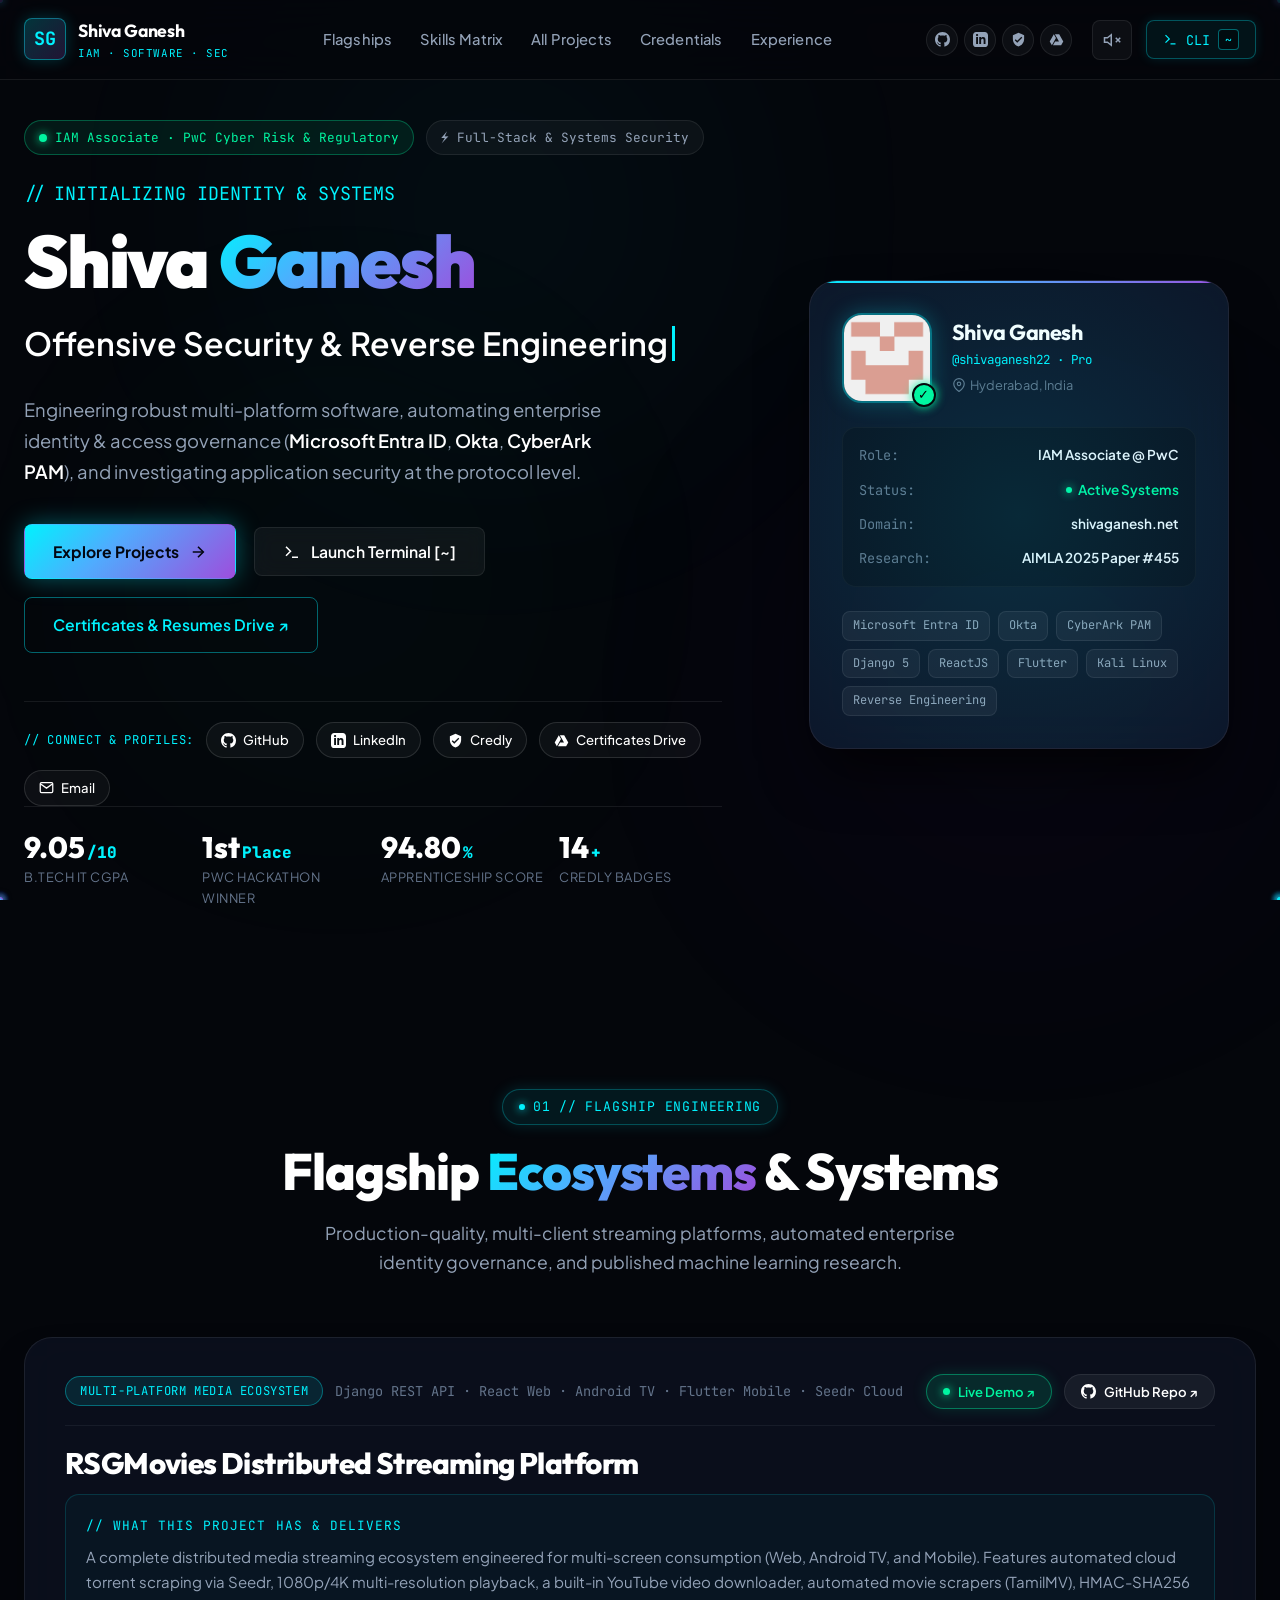
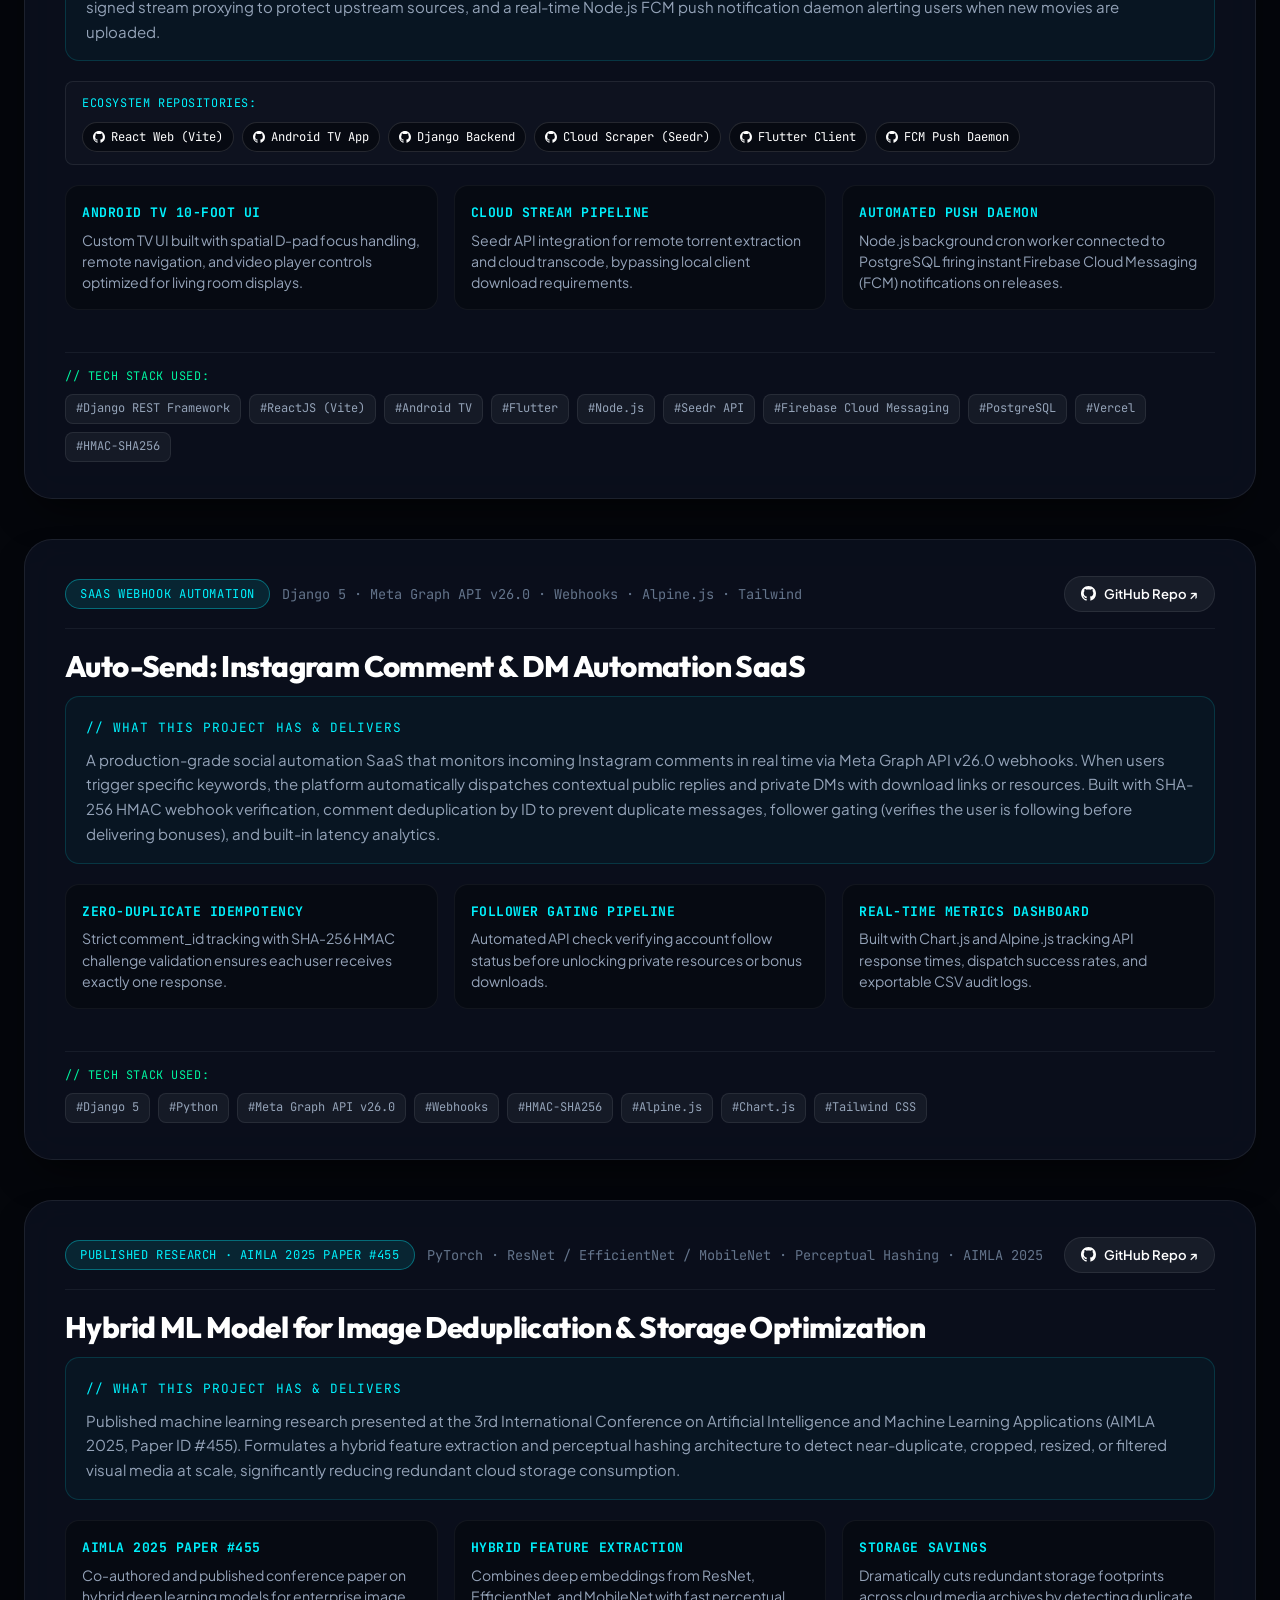
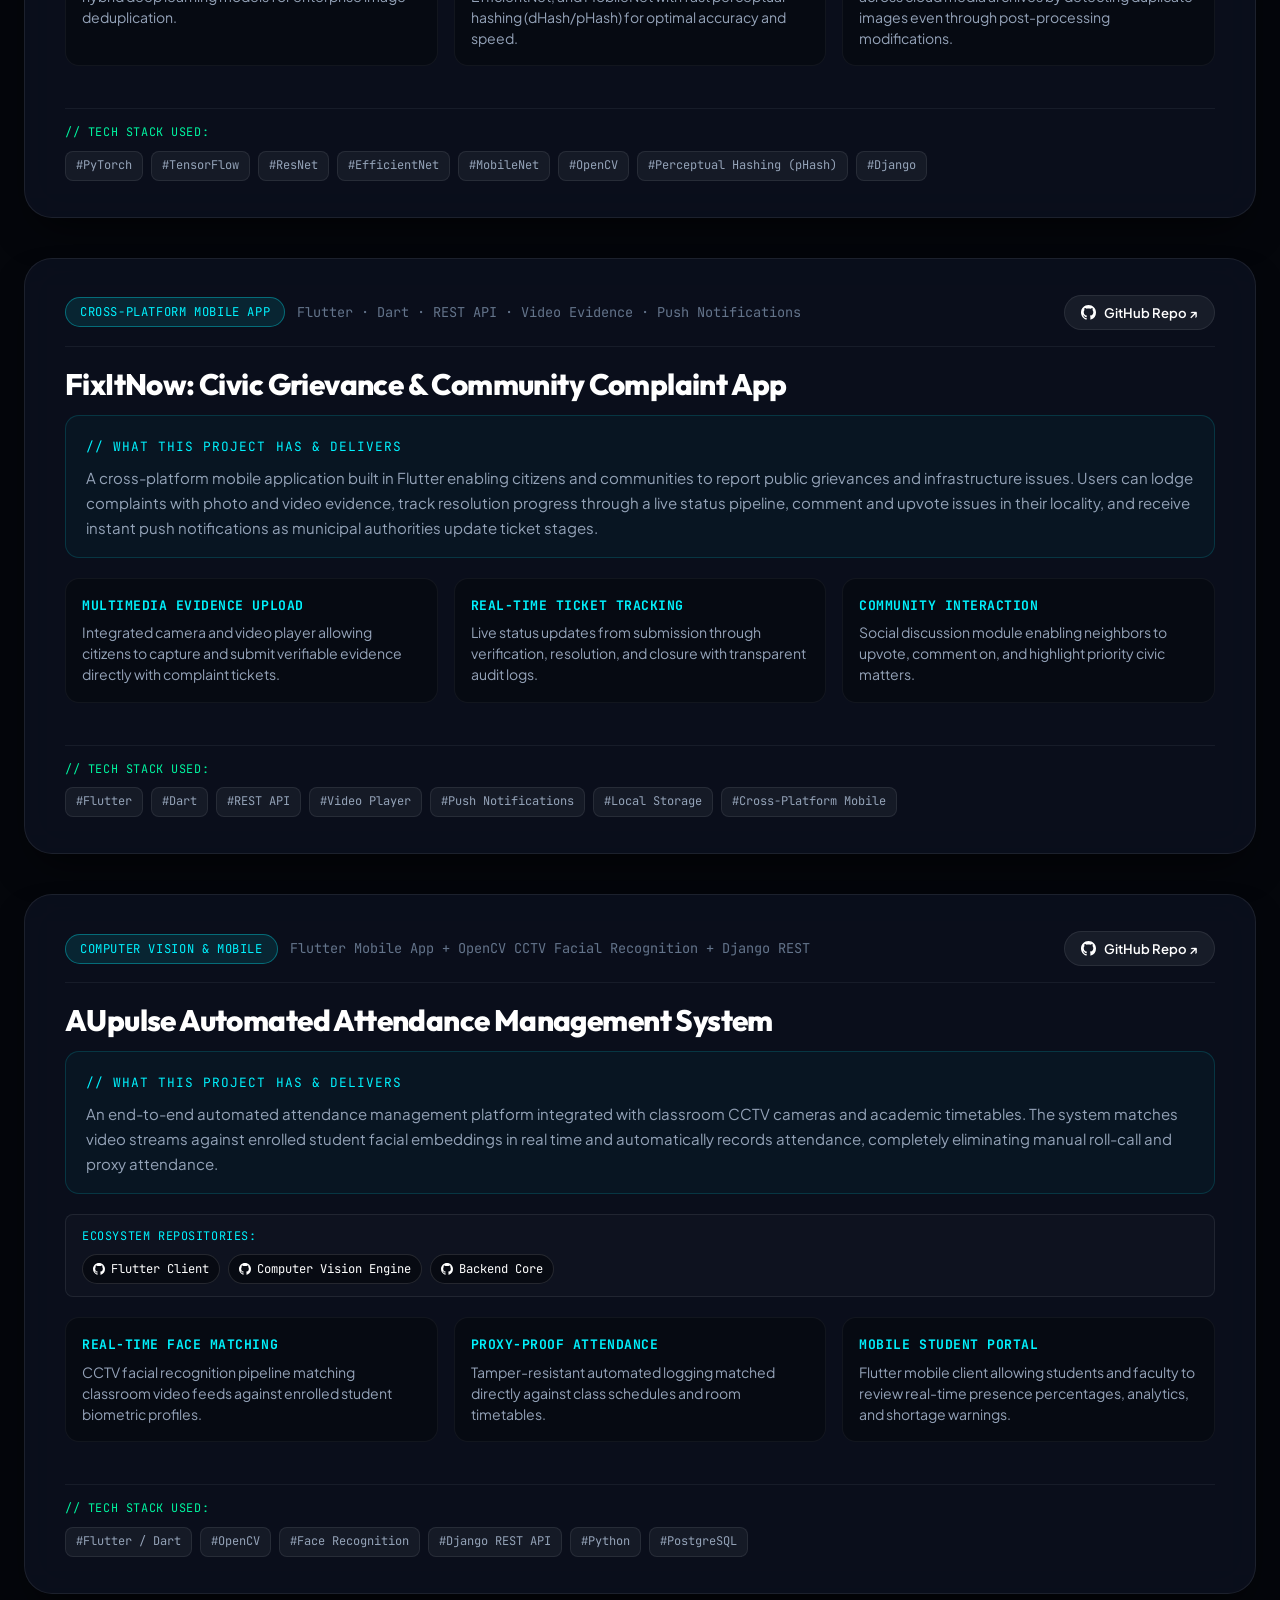
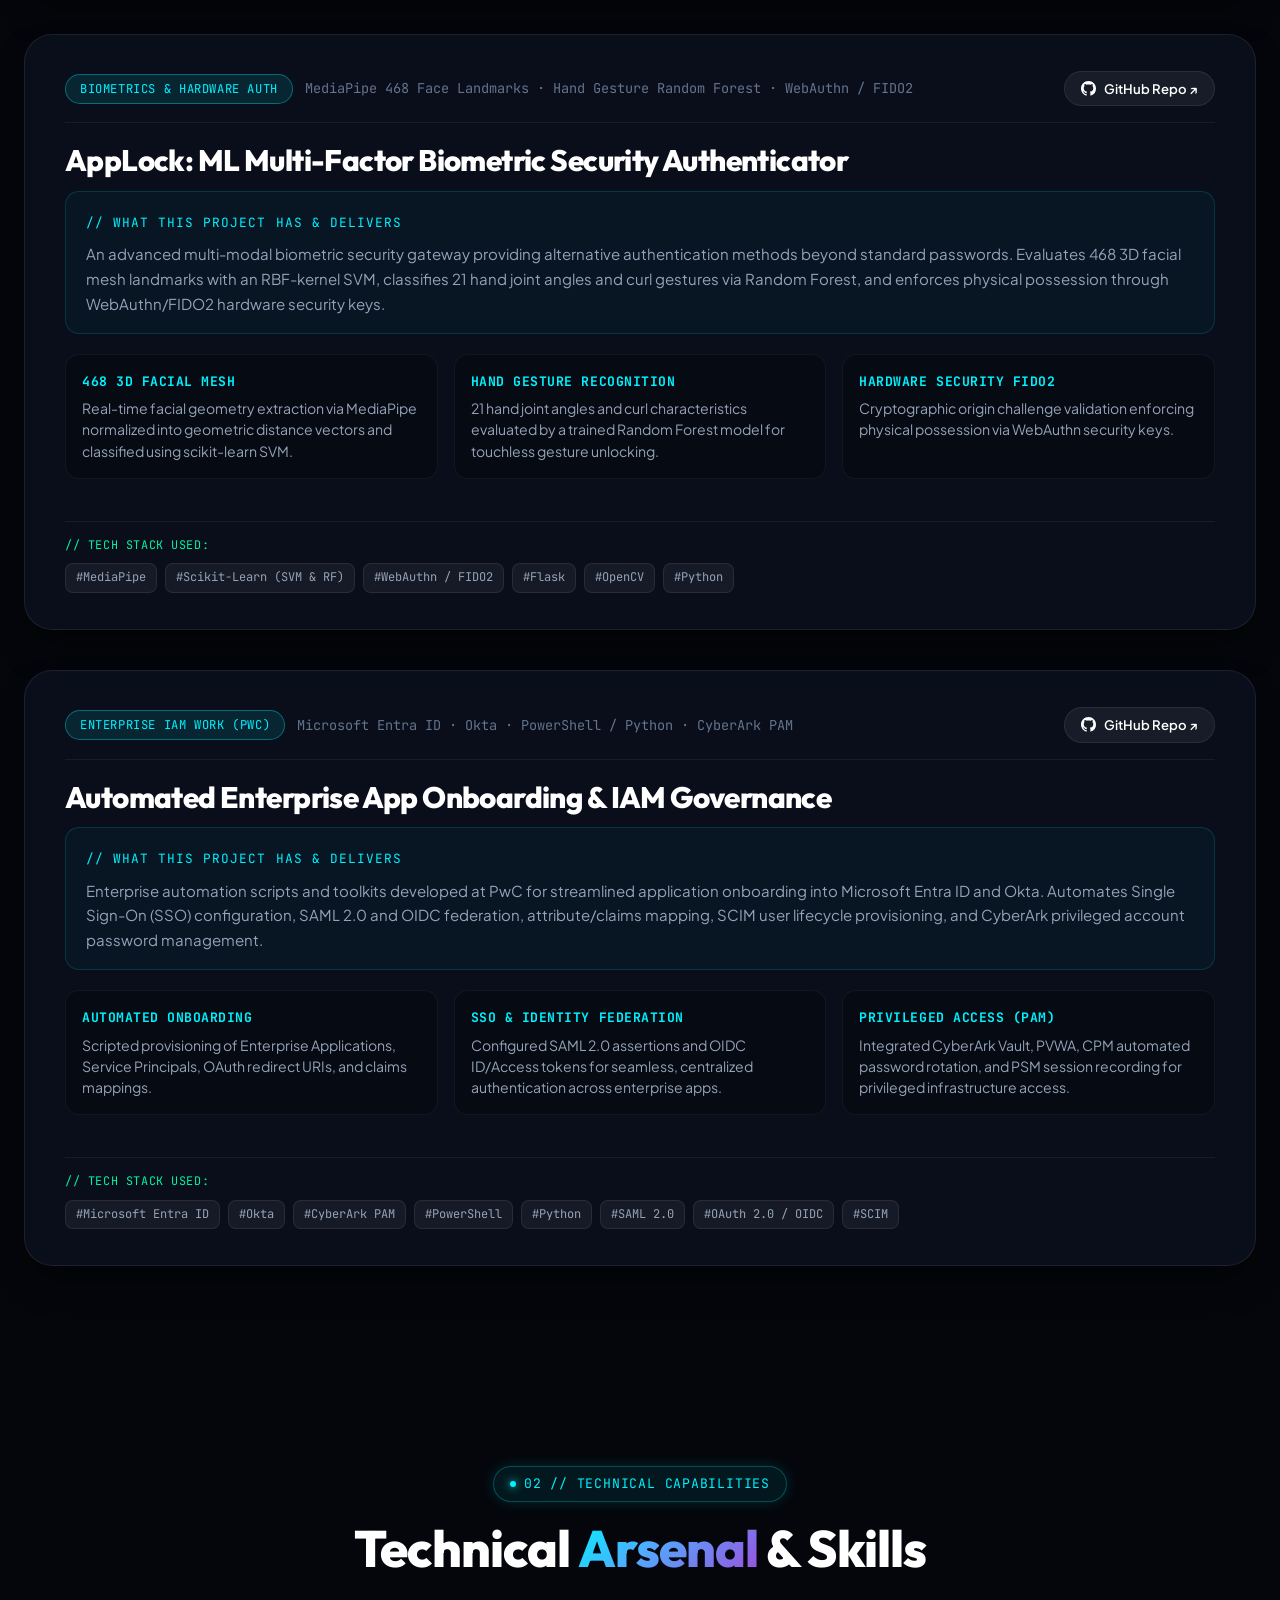
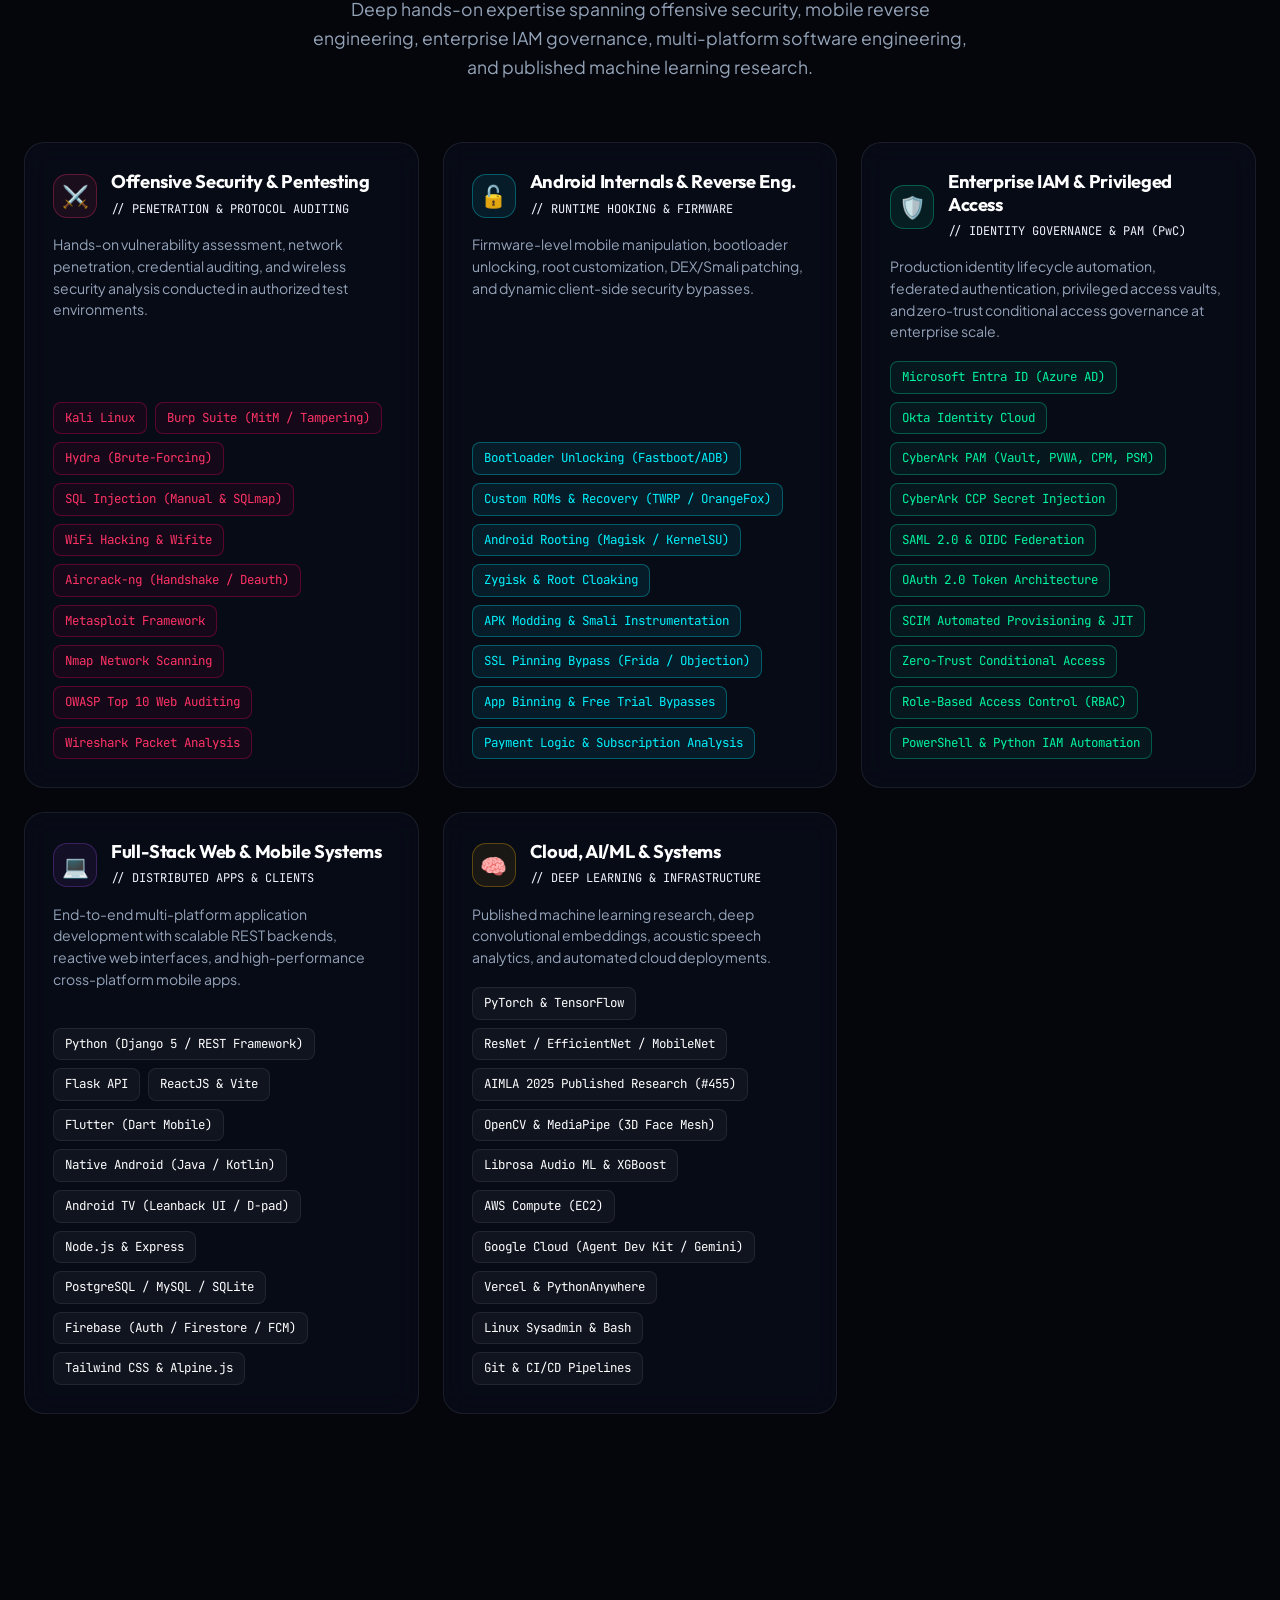
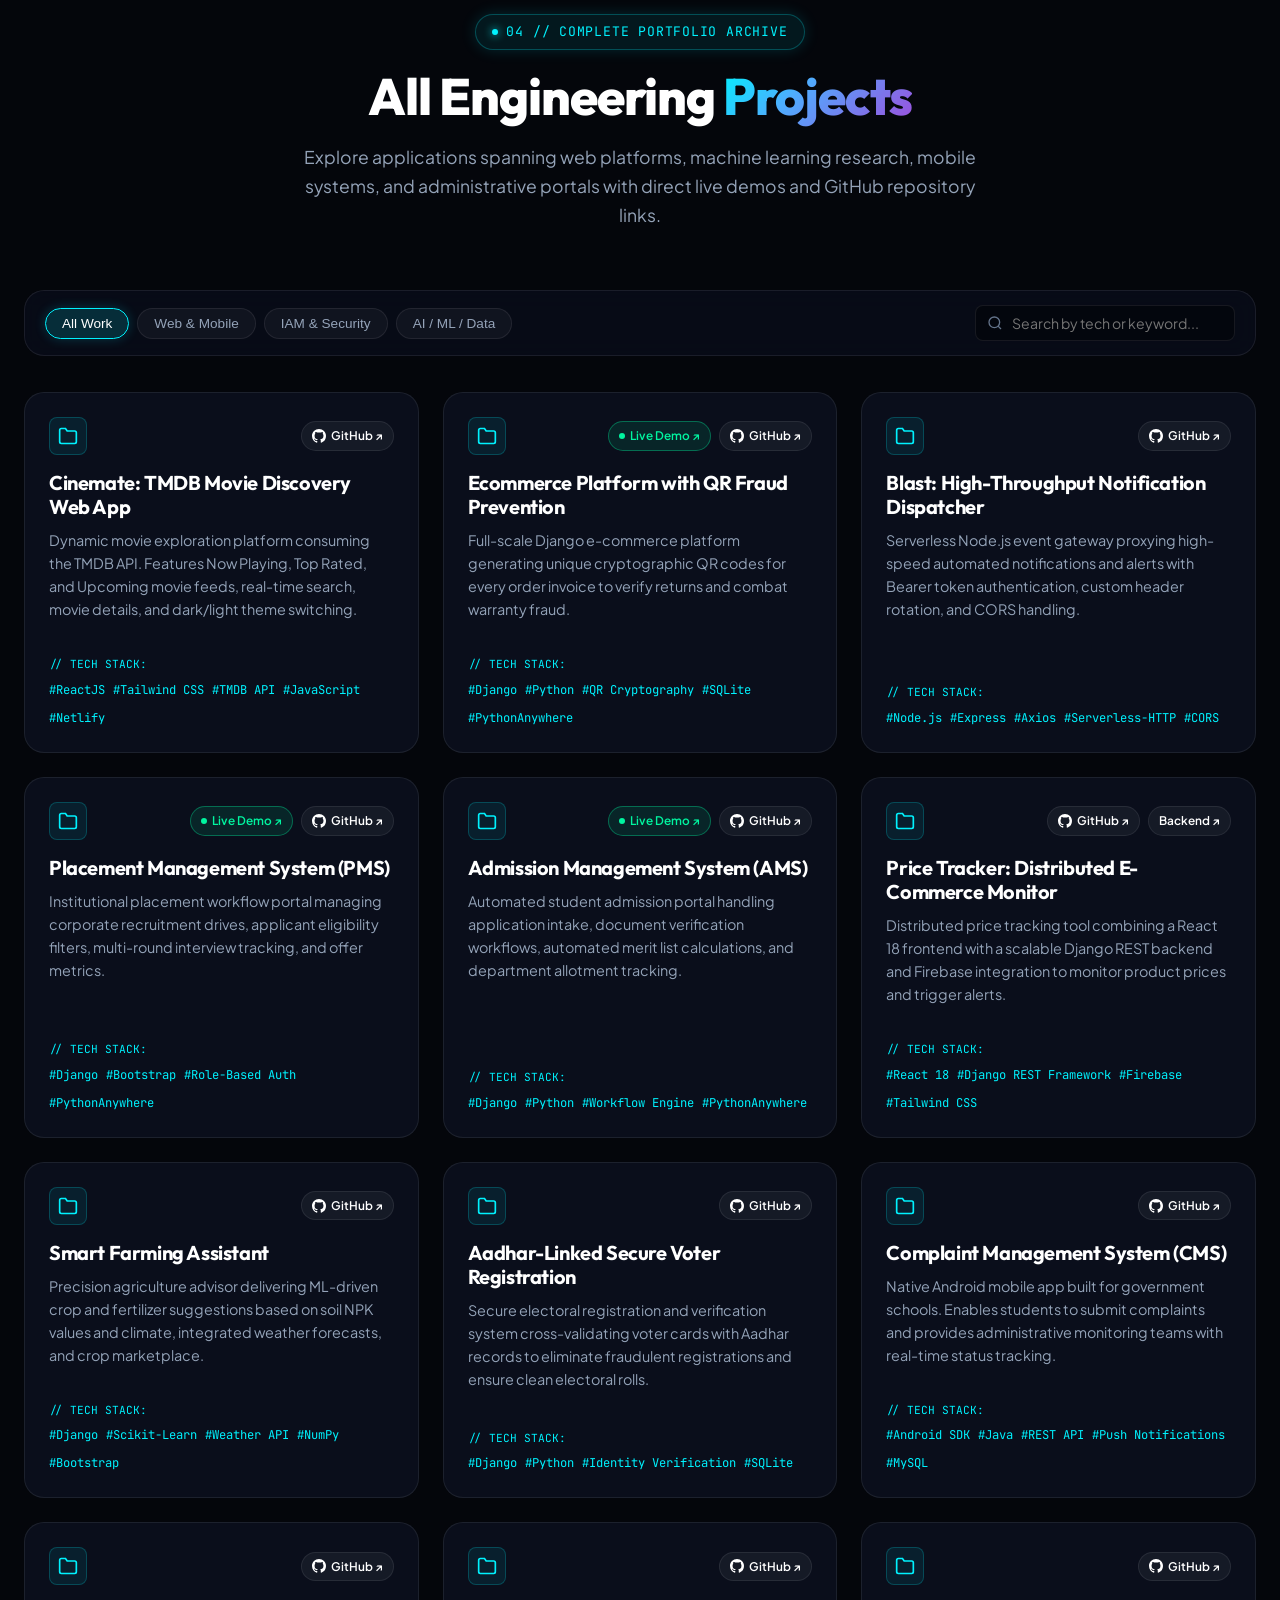
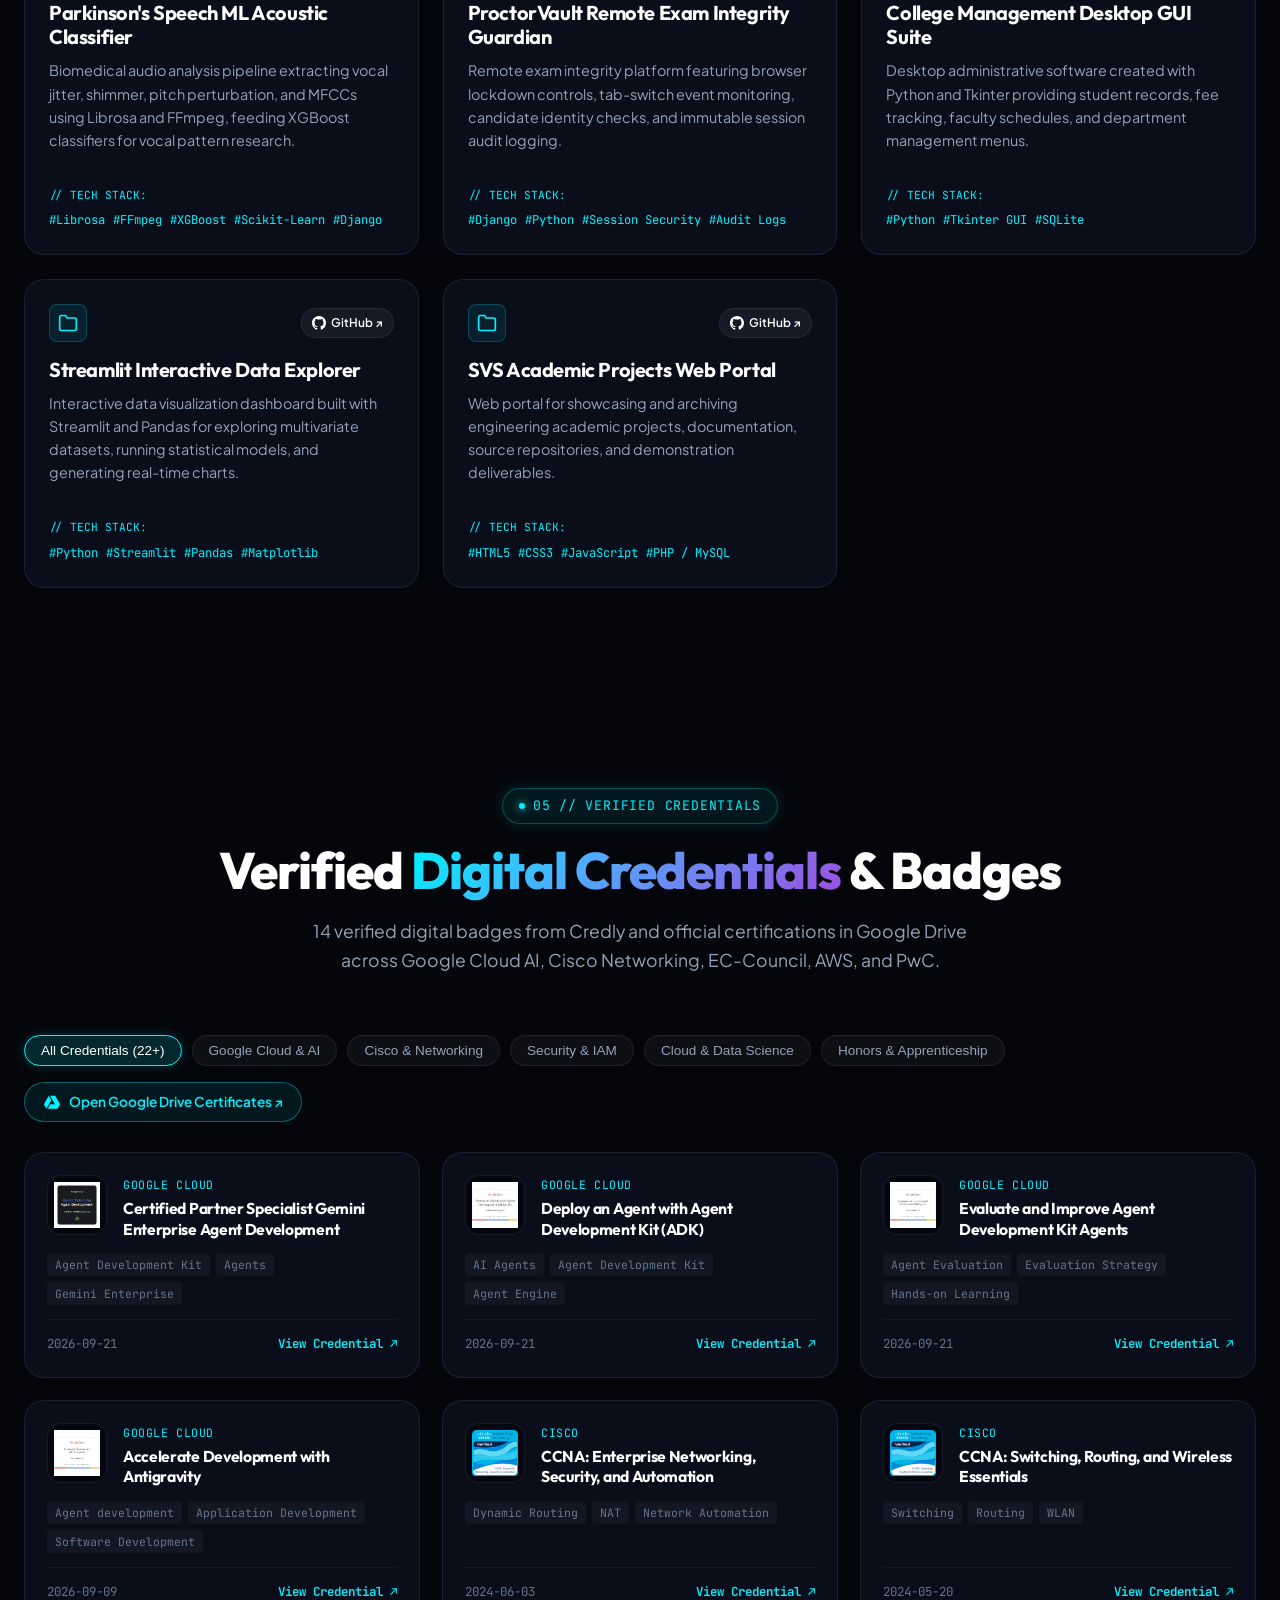
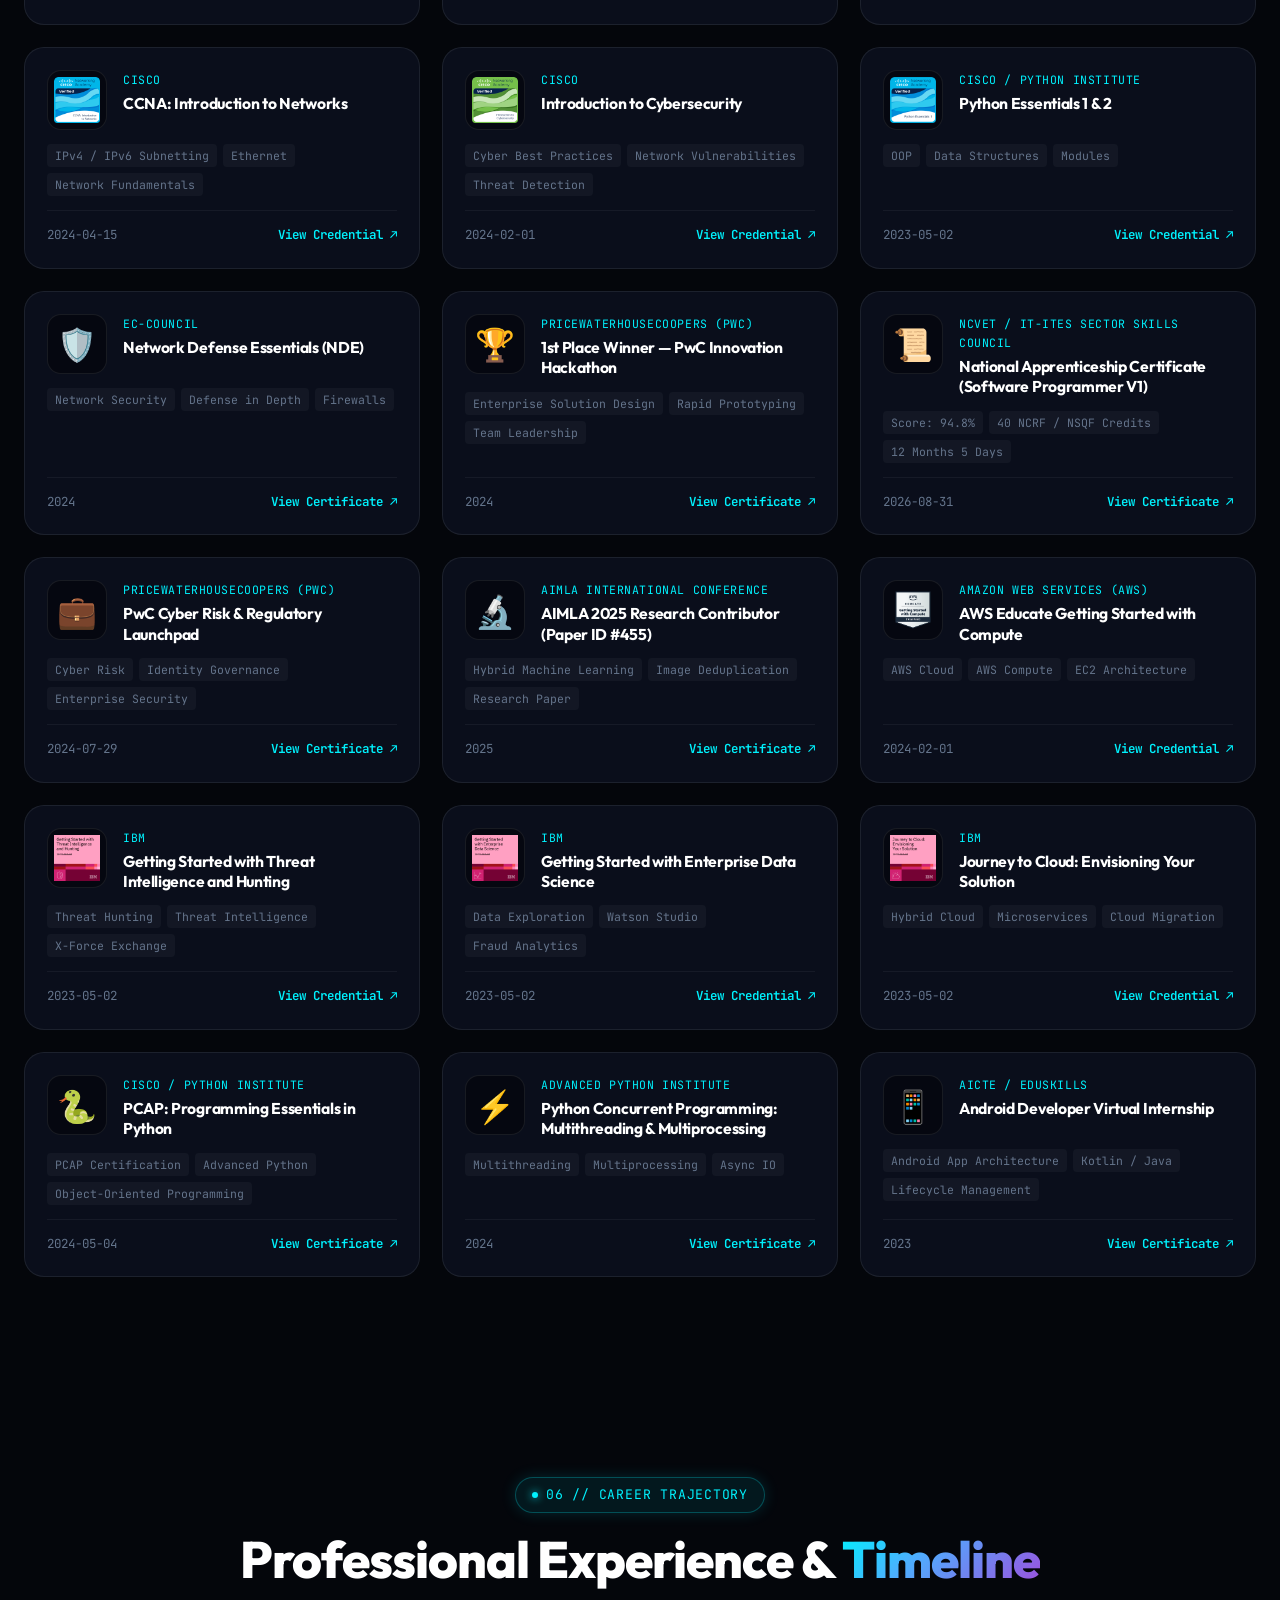
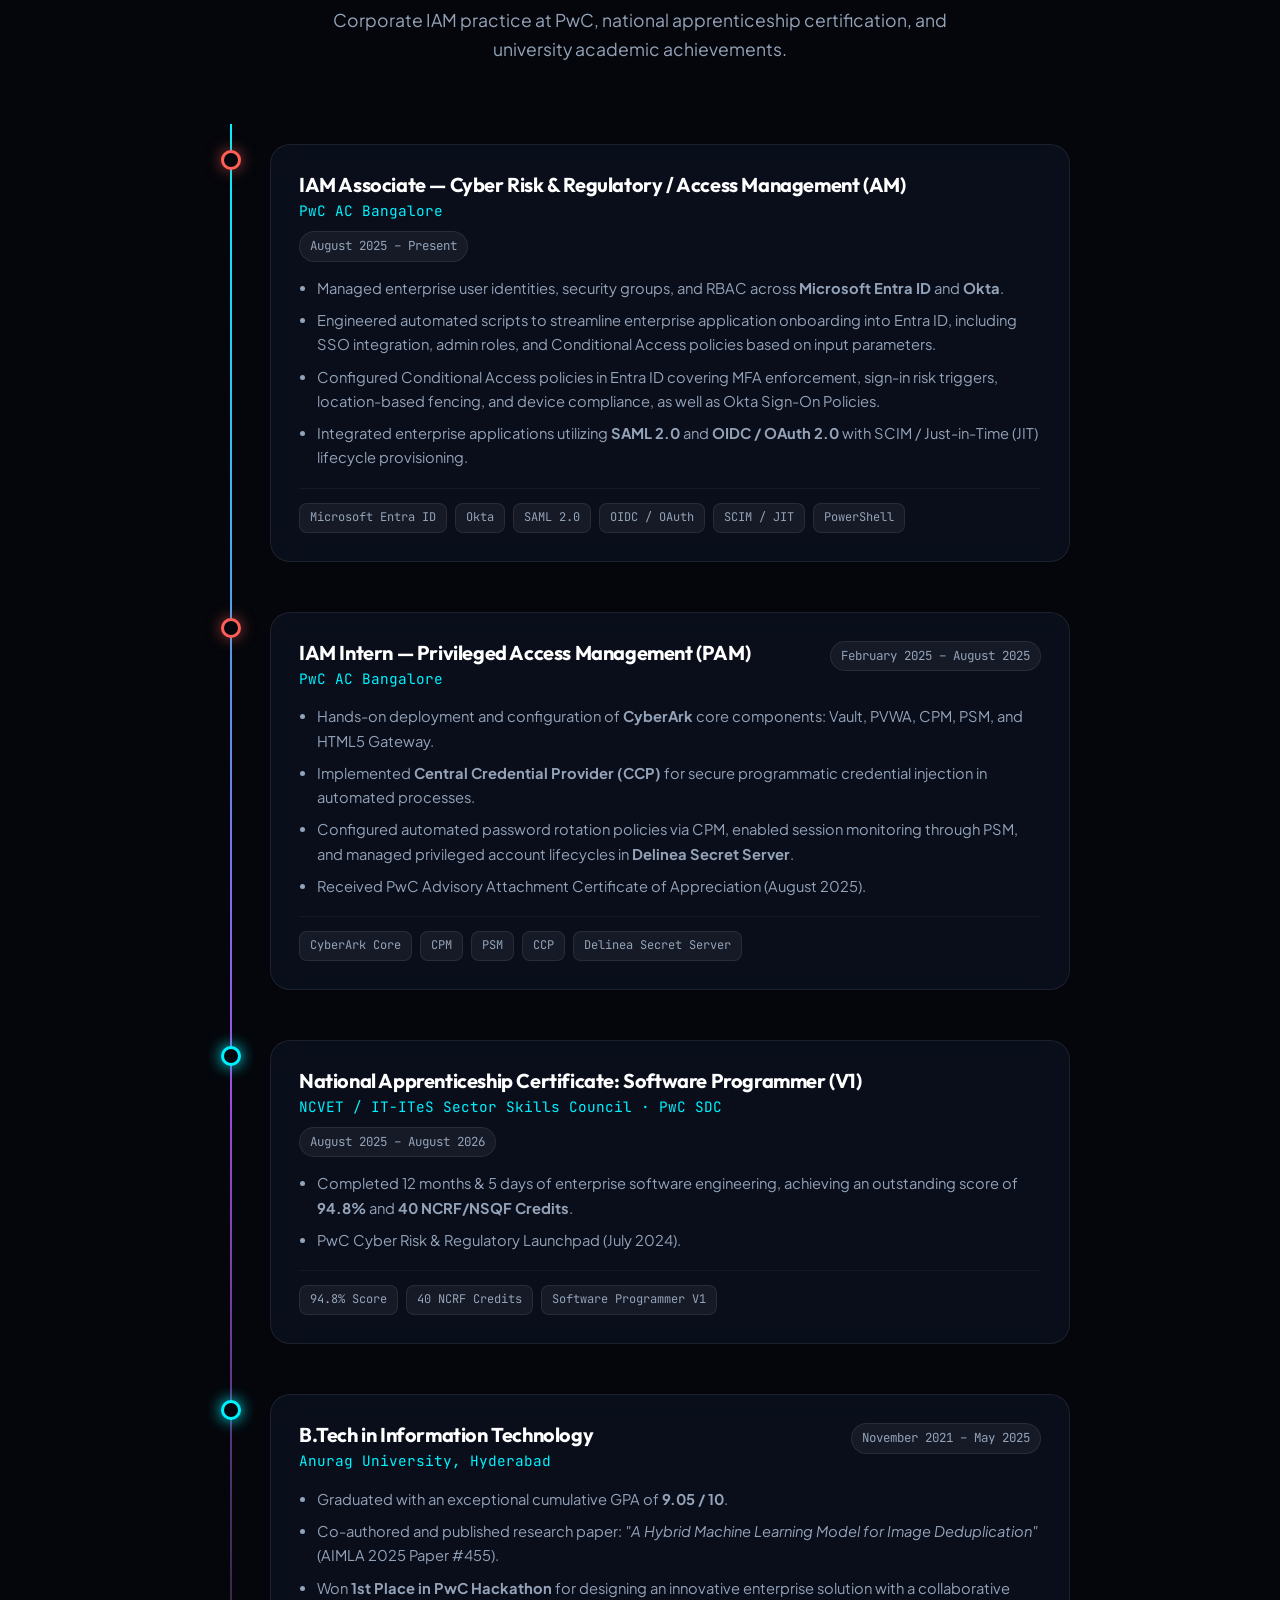
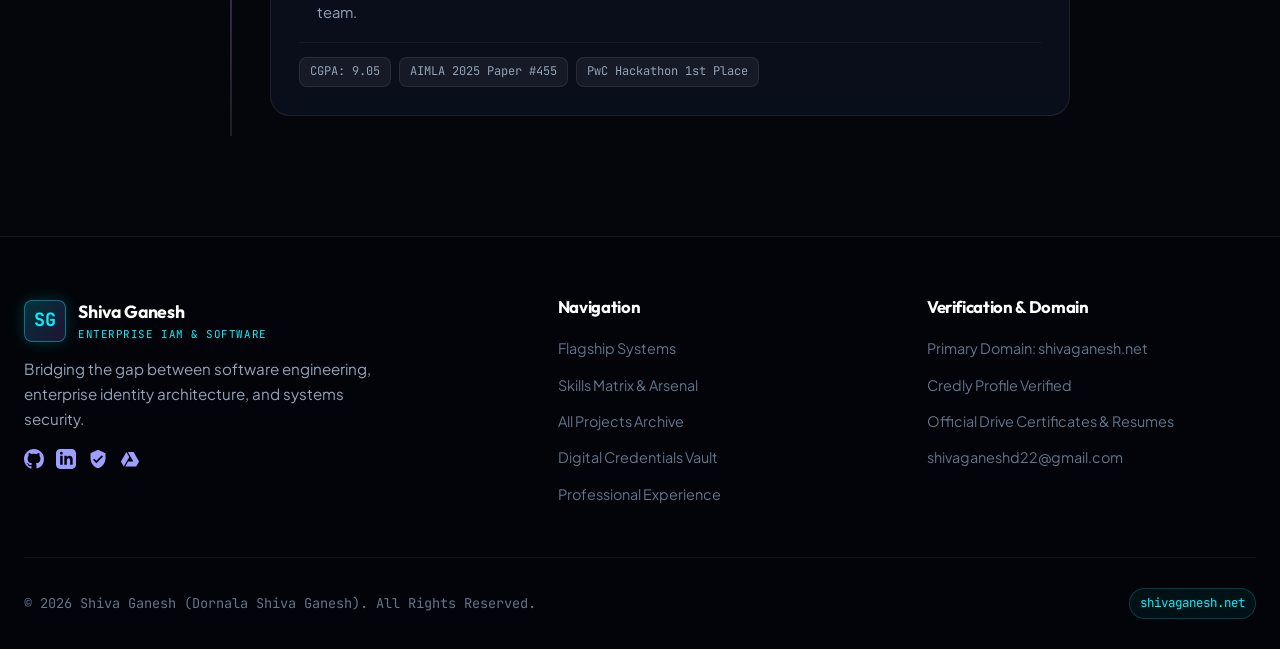
==== commit ba4e3f9e: "feat: complete project repos, dedicated skills matrix with offensive security & android reverse engi" ====
--- a/index.html
+++ b/index.html
@@ -49,14 +49,29 @@
 
       <nav class="nav-links" id="nav-links-wrap">
         <a href="#flagships" class="nav-link" onclick="window.soundEngine?.playClick()">Flagships</a>
-        <a href="#iam-studio" class="nav-link" onclick="window.soundEngine?.playClick()">IAM Studio</a>
-        <a href="#security-labs" class="nav-link" onclick="window.soundEngine?.playClick()">Security Labs</a>
+        <a href="#skills" class="nav-link" onclick="window.soundEngine?.playClick()">Skills Matrix</a>
         <a href="#projects-grid-section" class="nav-link" onclick="window.soundEngine?.playClick()">All Projects</a>
         <a href="#credentials" class="nav-link" onclick="window.soundEngine?.playClick()">Credentials</a>
         <a href="#timeline" class="nav-link" onclick="window.soundEngine?.playClick()">Experience</a>
       </nav>
 
       <div class="nav-actions">
+        <!-- Social Links in Navbar -->
+        <div class="nav-social-group">
+          <a href="https://github.com/shivaganesh22" target="_blank" rel="noopener" class="nav-social-icon" title="GitHub (@shivaganesh22)">
+            <svg width="15" height="15" viewBox="0 0 24 24" fill="currentColor"><path d="M12 0C5.37 0 0 5.37 0 12c0 5.31 3.435 9.795 8.205 11.385.6.105.825-.255.825-.57 0-.285-.015-1.23-.015-2.235-3.015.555-3.795-.735-4.035-1.41-.135-.345-.72-1.41-1.23-1.695-.42-.225-1.02-.78-.015-.795.945-.015 1.62.87 1.845 1.23 1.08 1.815 2.805 1.305 3.495.99.105-.78.42-1.305.765-1.605-2.67-.3-5.46-1.335-5.46-5.925 0-1.305.465-2.385 1.23-3.225-.12-.3-.54-1.53.12-3.18 0 0 1.005-.315 3.3 1.23.96-.27 1.98-.405 3-.405s2.04.135 3 .405c2.295-1.56 3.3-1.23 3.3-1.23.66 1.65.24 2.88.12 3.18.765.84 1.23 1.905 1.23 3.225 0 4.605-2.805 5.625-5.475 5.925.435.375.81 1.095.81 2.22 0 1.605-.015 2.895-.015 3.3 0 .315.225.69.825.57A12.02 12.02 0 0 0 24 12c0-6.63-5.37-12-12-12z"/></svg>
+          </a>
+          <a href="https://www.linkedin.com/in/shivaganesh6" target="_blank" rel="noopener" class="nav-social-icon" title="LinkedIn (in/shivaganesh6)">
+            <svg width="15" height="15" viewBox="0 0 24 24" fill="currentColor"><path d="M19 0h-14c-2.761 0-5 2.239-5 5v14c0 2.761 2.239 5 5 5h14c2.762 0 5-2.239 5-5v-14c0-2.761-2.238-5-5-5zm-11 19h-3v-11h3v11zm-1.5-12.268c-.966 0-1.75-.79-1.75-1.764s.784-1.764 1.75-1.764 1.75.79 1.75 1.764-.783 1.764-1.75 1.764zm13.5 12.268h-3v-5.604c0-3.368-4-3.113-4 0v5.604h-3v-11h3v1.765c1.396-2.586 7-2.777 7 2.476v6.759z"/></svg>
+          </a>
+          <a href="https://www.credly.com/users/shivaganesh22" target="_blank" rel="noopener" class="nav-social-icon" title="Credly Verified Badges">
+            <svg width="15" height="15" viewBox="0 0 24 24" fill="currentColor"><path d="M12 1L3 5v6c0 5.55 3.84 10.74 9 12 5.16-1.26 9-6.45 9-12V5l-9-4zm-2 16l-4-4 1.41-1.41L10 14.17l6.59-6.59L18 9l-8 8z"/></svg>
+          </a>
+          <a href="https://drive.google.com/drive/folders/1fFWOkMl8EO72BnRldHPPbFqdkQEyvNF5" target="_blank" rel="noopener" class="nav-social-icon" title="Official Certificates & Resumes Drive">
+            <svg width="15" height="15" viewBox="0 0 24 24" fill="currentColor"><path d="M7.71 3.5L1.15 15l3.43 6l6.55-11.5L7.71 3.5zM9.73 15L6.3 21h13.12l3.43-6H9.73zM22.85 15l-6.56-11.5H9.42l6.56 11.5h6.87z"/></svg>
+          </a>
+        </div>
+
         <!-- Sound Effect Toggle -->
         <button class="sound-toggle-btn" id="sound-toggle" title="Toggle Sound FX">
           <svg width="18" height="18" viewBox="0 0 24 24" fill="none" stroke="currentColor" stroke-width="2">
@@ -101,7 +116,7 @@
               <span>IAM Associate · PwC Cyber Risk & Regulatory</span>
             </div>
             <div class="role-pill">
-              <span>🛡️ Zero Trust Architecture</span>
+              <span>⚡ Full-Stack & Systems Security</span>
             </div>
           </div>
 
@@ -135,6 +150,31 @@
 
             <a href="https://drive.google.com/drive/folders/1fFWOkMl8EO72BnRldHPPbFqdkQEyvNF5" target="_blank" rel="noopener" class="btn btn-outline" onclick="window.soundEngine?.playClick()">
               <span>Certificates & Resumes Drive ↗</span>
+            </a>
+          </div>
+
+          <!-- Hero Social Media Links Strip -->
+          <div class="hero-social-strip">
+            <span class="hero-social-label">// CONNECT & PROFILES:</span>
+            <a href="https://github.com/shivaganesh22" target="_blank" rel="noopener" class="hero-social-link" onclick="window.soundEngine?.playClick()">
+              <svg width="15" height="15" viewBox="0 0 24 24" fill="currentColor"><path d="M12 0C5.37 0 0 5.37 0 12c0 5.31 3.435 9.795 8.205 11.385.6.105.825-.255.825-.57 0-.285-.015-1.23-.015-2.235-3.015.555-3.795-.735-4.035-1.41-.135-.345-.72-1.41-1.23-1.695-.42-.225-1.02-.78-.015-.795.945-.015 1.62.87 1.845 1.23 1.08 1.815 2.805 1.305 3.495.99.105-.78.42-1.305.765-1.605-2.67-.3-5.46-1.335-5.46-5.925 0-1.305.465-2.385 1.23-3.225-.12-.3-.54-1.53.12-3.18 0 0 1.005-.315 3.3 1.23.96-.27 1.98-.405 3-.405s2.04.135 3 .405c2.295-1.56 3.3-1.23 3.3-1.23.66 1.65.24 2.88.12 3.18.765.84 1.23 1.905 1.23 3.225 0 4.605-2.805 5.625-5.475 5.925.435.375.81 1.095.81 2.22 0 1.605-.015 2.895-.015 3.3 0 .315.225.69.825.57A12.02 12.02 0 0 0 24 12c0-6.63-5.37-12-12-12z"/></svg>
+              <span>GitHub</span>
+            </a>
+            <a href="https://www.linkedin.com/in/shivaganesh6" target="_blank" rel="noopener" class="hero-social-link linkedin" onclick="window.soundEngine?.playClick()">
+              <svg width="15" height="15" viewBox="0 0 24 24" fill="currentColor"><path d="M19 0h-14c-2.761 0-5 2.239-5 5v14c0 2.761 2.239 5 5 5h14c2.762 0 5-2.239 5-5v-14c0-2.761-2.238-5-5-5zm-11 19h-3v-11h3v11zm-1.5-12.268c-.966 0-1.75-.79-1.75-1.764s.784-1.764 1.75-1.764 1.75.79 1.75 1.764-.783 1.764-1.75 1.764zm13.5 12.268h-3v-5.604c0-3.368-4-3.113-4 0v5.604h-3v-11h3v1.765c1.396-2.586 7-2.777 7 2.476v6.759z"/></svg>
+              <span>LinkedIn</span>
+            </a>
+            <a href="https://www.credly.com/users/shivaganesh22" target="_blank" rel="noopener" class="hero-social-link credly" onclick="window.soundEngine?.playClick()">
+              <svg width="15" height="15" viewBox="0 0 24 24" fill="currentColor"><path d="M12 1L3 5v6c0 5.55 3.84 10.74 9 12 5.16-1.26 9-6.45 9-12V5l-9-4zm-2 16l-4-4 1.41-1.41L10 14.17l6.59-6.59L18 9l-8 8z"/></svg>
+              <span>Credly</span>
+            </a>
+            <a href="https://drive.google.com/drive/folders/1fFWOkMl8EO72BnRldHPPbFqdkQEyvNF5" target="_blank" rel="noopener" class="hero-social-link drive" onclick="window.soundEngine?.playClick()">
+              <svg width="15" height="15" viewBox="0 0 24 24" fill="currentColor"><path d="M7.71 3.5L1.15 15l3.43 6l6.55-11.5L7.71 3.5zM9.73 15L6.3 21h13.12l3.43-6H9.73zM22.85 15l-6.56-11.5H9.42l6.56 11.5h6.87z"/></svg>
+              <span>Certificates Drive</span>
+            </a>
+            <a href="mailto:shivaganeshd22@gmail.com" class="hero-social-link" onclick="window.soundEngine?.playClick()">
+              <svg width="15" height="15" viewBox="0 0 24 24" fill="none" stroke="currentColor" stroke-width="2"><path d="M4 4h16c1.1 0 2 .9 2 2v12c0 1.1-.9 2-2 2H4c-1.1 0-2-.9-2-2V6c0-1.1.9-2 2-2z"></path><polyline points="22,6 12,13 2,6"></polyline></svg>
+              <span>Email</span>
             </a>
           </div>
 
@@ -223,24 +263,8 @@
                 <span class="tech-chip">Django 5</span>
                 <span class="tech-chip">ReactJS</span>
                 <span class="tech-chip">Flutter</span>
-                <span class="tech-chip">SAML / OIDC</span>
-              </div>
-            </div>
-
-            <!-- Floating Badges -->
-            <div class="floating-shield-badge top-right">
-              <span class="badge-icon">🛡️</span>
-              <div>
-                <div class="badge-text-top">Zero-Trust</div>
-                <div class="badge-text-val">Enterprise IAM</div>
-              </div>
-            </div>
-
-            <div class="floating-shield-badge bottom-left">
-              <span class="badge-icon">⚡</span>
-              <div>
-                <div class="badge-text-top">Apprentice</div>
-                <div class="badge-text-val">40 NCRF Credits</div>
+                <span class="tech-chip">Kali Linux</span>
+                <span class="tech-chip">Reverse Engineering</span>
               </div>
             </div>
           </div>
@@ -268,203 +292,155 @@
     </section>
 
     <!-- ==========================================================================
-         02 // INTERACTIVE ENTERPRISE IAM STUDIO
+         02 // TECHNICAL ARSENAL & SKILLS MATRIX
          ========================================================================== -->
-    <section id="iam-studio">
+    <section id="skills">
       <div class="container">
         <div class="section-header">
-          <div class="section-tag">02 // Identity Architecture</div>
-          <h2 class="section-title">Enterprise <span class="text-gradient">IAM Studio</span> & Simulator</h2>
+          <div class="section-tag">02 // Technical Capabilities</div>
+          <h2 class="section-title">Technical <span class="text-gradient">Arsenal</span> & Skills</h2>
           <p class="section-desc">
-            Explore interactive identity federation protocols, simulate real-time Conditional Access zero-trust evaluations, and examine PAM privileged session recording.
+            Deep hands-on expertise spanning offensive security, mobile reverse engineering, enterprise IAM governance, multi-platform software engineering, and published machine learning research.
           </p>
         </div>
 
-        <div class="iam-studio-box">
-          <!-- View Navigation -->
-          <div class="iam-selector-nav">
-            <button class="iam-nav-btn active" data-view="iam-view-ca">
-              <span>🛡️ Zero-Trust Conditional Access</span>
-            </button>
-            <button class="iam-nav-btn" data-view="iam-view-sso">
-              <span>⚡ SAML 2.0 & OIDC SSO Flow</span>
-            </button>
-            <button class="iam-nav-btn" data-view="iam-view-pam">
-              <span>🔐 CyberArk PAM Architecture</span>
-            </button>
-          </div>
-
-          <!-- View 1: Zero-Trust Conditional Access Simulator -->
-          <div class="iam-display-view active" id="iam-view-ca">
-            <div class="simulator-controls-card">
-              <div class="control-group">
-                <label class="control-label">User Sign-In Risk</label>
-                <select class="control-select" id="ca-risk-select">
-                  <option value="low">Low (Standard User)</option>
-                  <option value="medium">Medium (Unusual Activity)</option>
-                  <option value="high">High (Known Leaked Credential)</option>
-                </select>
-              </div>
-
-              <div class="control-group">
-                <label class="control-label">Device Compliance</label>
-                <select class="control-select" id="ca-device-select">
-                  <option value="compliant">Compliant / Entra Hybrid Joined</option>
-                  <option value="unmanaged">Unmanaged Personal Device (BYOD)</option>
-                </select>
-              </div>
-
-              <div class="control-group">
-                <label class="control-label">Network Location</label>
-                <select class="control-select" id="ca-location-select">
-                  <option value="trusted">Corporate Trusted IP Range</option>
-                  <option value="untrusted">External Untrusted Geo / VPN</option>
-                </select>
-              </div>
-
-              <div class="policy-result-box" id="ca-decision-box">
-                <span class="policy-decision-tag" id="ca-decision-tag">✅ SEAMLESS SINGLE SIGN-ON GRANTED</span>
-                <span class="policy-decision-desc" id="ca-decision-desc">Compliant Entra-joined device within trusted corporate perimeter with low risk. Seamless SSO token issued.</span>
-              </div>
-            </div>
-          </div>
-
-          <!-- View 2: SSO Protocol Flow -->
-          <div class="iam-display-view" id="iam-view-sso">
-            <div class="protocol-sequence-flow">
-              <div class="protocol-node" id="node-user">
-                <div class="node-box">👤</div>
-                <span class="node-label">User Agent</span>
-                <span class="node-sub">Browser / TV</span>
-              </div>
-              <div class="flow-connector"></div>
-              <div class="protocol-node" id="node-app">
-                <div class="node-box">🌐</div>
-                <span class="node-label">SaaS / SP</span>
-                <span class="node-sub">App Registration</span>
-              </div>
-              <div class="flow-connector"></div>
-              <div class="protocol-node" id="node-idp">
-                <div class="node-box" style="border-color: var(--accent-emerald);">🛡️</div>
-                <span class="node-label">Entra ID / Okta</span>
-                <span class="node-sub">Identity Provider</span>
-              </div>
-              <div class="flow-connector"></div>
-              <div class="protocol-node" id="node-gateway">
-                <div class="node-box">⚡</div>
-                <span class="node-label">API Gateway</span>
-                <span class="node-sub">Kong / Kong Konnect</span>
-              </div>
-            </div>
-
-            <div style="text-align: center; margin-top: 20px;">
-              <button class="btn btn-primary" onclick="runSsoSimulation()">
-                <span>Simulate SSO Authentication Flow</span>
-              </button>
-              <div id="sso-simulation-status" style="margin-top: 14px; font-family: var(--font-mono); font-size: 0.9rem; color: var(--text-secondary);">
-                Click the button to trace cryptographically signed assertion delivery.
-              </div>
-            </div>
-          </div>
-
-          <!-- View 3: CyberArk PAM Architecture -->
-          <div class="iam-display-view" id="iam-view-pam">
-            <div style="display: grid; grid-template-columns: repeat(auto-fit, minmax(240px, 1fr)); gap: 20px;">
-              <div style="background: rgba(0,0,0,0.3); border: 1px solid var(--bg-glass-border); padding: 20px; border-radius: var(--radius-md);">
-                <h4 style="color: var(--accent-cyan); font-size: 1.1rem; margin-bottom: 8px;">🔐 CyberArk Vault & PVWA</h4>
-                <p style="font-size: 0.88rem; color: var(--text-secondary);">Centralized encrypted repository safeguarding enterprise administrative secrets with fine-grained access control.</p>
-              </div>
-
-              <div style="background: rgba(0,0,0,0.3); border: 1px solid var(--bg-glass-border); padding: 20px; border-radius: var(--radius-md);">
-                <h4 style="color: var(--accent-emerald); font-size: 1.1rem; margin-bottom: 8px;">🔄 CPM Password Rotation</h4>
-                <p style="font-size: 0.88rem; color: var(--text-secondary);">Central Policy Manager automatically rotating domain admin and service account passwords on defined policy schedules.</p>
-              </div>
-
-              <div style="background: rgba(0,0,0,0.3); border: 1px solid var(--bg-glass-border); padding: 20px; border-radius: var(--radius-md);">
-                <h4 style="color: var(--accent-purple); font-size: 1.1rem; margin-bottom: 8px;">📹 PSM Session Isolation</h4>
-                <p style="font-size: 0.88rem; color: var(--text-secondary);">Privileged Session Manager creating jump-host isolated sessions with full video recording and keystroke auditing.</p>
-              </div>
-
-              <div style="background: rgba(0,0,0,0.3); border: 1px solid var(--bg-glass-border); padding: 20px; border-radius: var(--radius-md);">
-                <h4 style="color: #ff5f56; font-size: 1.1rem; margin-bottom: 8px;">⚡ CCP Credential Provider</h4>
-                <p style="font-size: 0.88rem; color: var(--text-secondary);">Central Credential Provider enabling automated CI/CD and scripts to query credentials dynamically without hardcoded secrets.</p>
-              </div>
-            </div>
-          </div>
-        </div>
-      </div>
-    </section>
-
-    <!-- ==========================================================================
-         03 // APPLICATION SECURITY & SYSTEMS RESEARCH
-         ========================================================================== -->
-    <section id="security-labs">
-      <div class="container">
-        <div class="section-header">
-          <div class="section-tag">03 // Security Research</div>
-          <h2 class="section-title">Application Security & <span class="text-gradient">Systems Labs</span></h2>
-          <p class="section-desc">
-            Authorized testing, mobile runtime instrumentation, network security analysis, and systems research in strictly controlled environments.
-          </p>
-        </div>
-
-        <div class="projects-grid">
-          <div class="project-card" data-tilt>
-            <div class="project-card-top">
-              <div class="project-folder-icon" style="border-color: rgba(0, 242, 254, 0.4); color: var(--accent-cyan);">
-                <svg width="22" height="22" viewBox="0 0 24 24" fill="none" stroke="currentColor" stroke-width="2"><circle cx="12" cy="12" r="10"></circle><line x1="12" y1="8" x2="12" y2="12"></line><line x1="12" y1="16" x2="12.01" y2="16"></line></svg>
-              </div>
-              <span class="mono text-cyan" style="font-size:0.75rem;">WEB & API TESTING</span>
-            </div>
-            <h3 class="project-title">Web & API Security Inspection</h3>
-            <p class="project-desc">
-              Hands-on inspection of web applications, REST APIs, and authentication flows utilizing <strong>Burp Suite</strong>. Analysis of OAuth redirect validation, token issuance, session fixation, and CORS policy enforcement in authorized testing scopes.
+        <div class="skills-grid">
+          <!-- Card 1: Offensive Security & Penetration Testing -->
+          <div class="skill-category-card" data-tilt>
+            <div class="skill-card-header">
+              <div class="skill-category-icon" style="color: #ff3366; border-color: rgba(255, 51, 102, 0.3); background: rgba(255, 51, 102, 0.08);">
+                ⚔️
+              </div>
+              <div>
+                <h3 class="skill-category-title">Offensive Security & Pentesting</h3>
+                <span class="mono text-muted" style="font-size: 0.75rem;">// PENETRATION & PROTOCOL AUDITING</span>
+              </div>
+            </div>
+            <p class="skill-category-desc">
+              Hands-on vulnerability assessment, network penetration, credential auditing, and wireless security analysis conducted in authorized test environments.
             </p>
-            <ul class="project-tech-list">
-              <li>#BurpSuite</li>
-              <li>#APITesting</li>
-              <li>#OAuthSecurity</li>
-              <li>#HTTPHeaders</li>
-            </ul>
-          </div>
-
-          <div class="project-card" data-tilt>
-            <div class="project-card-top">
-              <div class="project-folder-icon" style="border-color: rgba(0, 245, 160, 0.4); color: var(--accent-emerald);">
-                <svg width="22" height="22" viewBox="0 0 24 24" fill="none" stroke="currentColor" stroke-width="2"><rect x="5" y="2" width="14" height="20" rx="2" ry="2"></rect><line x1="12" y1="18" x2="12.01" y2="18"></line></svg>
-              </div>
-              <span class="mono text-emerald" style="font-size:0.75rem;">ANDROID INSTRUMENTATION</span>
-            </div>
-            <h3 class="project-title">Frida Runtime Instrumentation</h3>
-            <p class="project-desc">
-              Runtime hook injection and application behavior analysis using <strong>Frida</strong> on rooted Android test devices. Inspection of internal smali calls, SSL pinning bypass exploration in labs, and dynamic memory tracing.
+            <div class="skill-tags-cloud">
+              <span class="skill-pill-badge sec">Kali Linux</span>
+              <span class="skill-pill-badge sec">Burp Suite (MitM / Tampering)</span>
+              <span class="skill-pill-badge sec">Hydra (Brute-Forcing)</span>
+              <span class="skill-pill-badge sec">SQL Injection (Manual & SQLmap)</span>
+              <span class="skill-pill-badge sec">WiFi Hacking & Wifite</span>
+              <span class="skill-pill-badge sec">Aircrack-ng (Handshake / Deauth)</span>
+              <span class="skill-pill-badge sec">Metasploit Framework</span>
+              <span class="skill-pill-badge sec">Nmap Network Scanning</span>
+              <span class="skill-pill-badge sec">OWASP Top 10 Web Auditing</span>
+              <span class="skill-pill-badge sec">Wireshark Packet Analysis</span>
+            </div>
+          </div>
+
+          <!-- Card 2: Android Internals & Reverse Engineering -->
+          <div class="skill-category-card" data-tilt>
+            <div class="skill-card-header">
+              <div class="skill-category-icon" style="color: var(--accent-cyan); border-color: rgba(0, 242, 254, 0.3); background: rgba(0, 242, 254, 0.08);">
+                🔓
+              </div>
+              <div>
+                <h3 class="skill-category-title">Android Internals & Reverse Eng.</h3>
+                <span class="mono text-muted" style="font-size: 0.75rem;">// RUNTIME HOOKING & FIRMWARE</span>
+              </div>
+            </div>
+            <p class="skill-category-desc">
+              Firmware-level mobile manipulation, bootloader unlocking, root customization, DEX/Smali patching, and dynamic client-side security bypasses.
             </p>
-            <ul class="project-tech-list">
-              <li>#Frida</li>
-              <li>#AndroidInternals</li>
-              <li>#DynamicAnalysis</li>
-              <li>#SmaliTracing</li>
-            </ul>
-          </div>
-
-          <div class="project-card" data-tilt>
-            <div class="project-card-top">
-              <div class="project-folder-icon" style="border-color: rgba(157, 78, 221, 0.4); color: var(--accent-purple);">
-                <svg width="22" height="22" viewBox="0 0 24 24" fill="none" stroke="currentColor" stroke-width="2"><rect x="2" y="2" width="20" height="8" rx="2" ry="2"></rect><rect x="2" y="14" width="20" height="8" rx="2" ry="2"></rect><line x1="6" y1="6" x2="6.01" y2="6"></line><line x1="6" y1="18" x2="6.01" y2="18"></line></svg>
-              </div>
-              <span class="mono text-violet" style="font-size:0.75rem;">NETWORK & PROTOCOLS</span>
-            </div>
-            <h3 class="project-title">Network Defense & Protocol Analysis</h3>
-            <p class="project-desc">
-              Network mapping and packet inspection using <strong>Kali Linux</strong>, <strong>Nmap</strong>, and Wireshark. Deep exploration of TLS handshake validation, CSR signing, PKI root trust, and Kerberos ticket operations (TGT/TGS) in Windows Server labs.
+            <div class="skill-tags-cloud">
+              <span class="skill-pill-badge highlight">Bootloader Unlocking (Fastboot/ADB)</span>
+              <span class="skill-pill-badge highlight">Custom ROMs & Recovery (TWRP / OrangeFox)</span>
+              <span class="skill-pill-badge highlight">Android Rooting (Magisk / KernelSU)</span>
+              <span class="skill-pill-badge highlight">Zygisk & Root Cloaking</span>
+              <span class="skill-pill-badge highlight">APK Modding & Smali Instrumentation</span>
+              <span class="skill-pill-badge highlight">SSL Pinning Bypass (Frida / Objection)</span>
+              <span class="skill-pill-badge highlight">App Binning & Free Trial Bypasses</span>
+              <span class="skill-pill-badge highlight">Payment Logic & Subscription Analysis</span>
+            </div>
+          </div>
+
+          <!-- Card 3: Enterprise Identity & Access Management (IAM) -->
+          <div class="skill-category-card" data-tilt>
+            <div class="skill-card-header">
+              <div class="skill-category-icon" style="color: var(--accent-emerald); border-color: rgba(0, 245, 160, 0.3); background: rgba(0, 245, 160, 0.08);">
+                🛡️
+              </div>
+              <div>
+                <h3 class="skill-category-title">Enterprise IAM & Privileged Access</h3>
+                <span class="mono text-muted" style="font-size: 0.75rem;">// IDENTITY GOVERNANCE & PAM (PwC)</span>
+              </div>
+            </div>
+            <p class="skill-category-desc">
+              Production identity lifecycle automation, federated authentication, privileged access vaults, and zero-trust conditional access governance at enterprise scale.
             </p>
-            <ul class="project-tech-list">
-              <li>#KaliLinux</li>
-              <li>#Nmap</li>
-              <li>#PKI_TLS</li>
-              <li>#Kerberos</li>
-              <li>#EC-Council_NDE</li>
-            </ul>
+            <div class="skill-tags-cloud">
+              <span class="skill-pill-badge iam">Microsoft Entra ID (Azure AD)</span>
+              <span class="skill-pill-badge iam">Okta Identity Cloud</span>
+              <span class="skill-pill-badge iam">CyberArk PAM (Vault, PVWA, CPM, PSM)</span>
+              <span class="skill-pill-badge iam">CyberArk CCP Secret Injection</span>
+              <span class="skill-pill-badge iam">SAML 2.0 & OIDC Federation</span>
+              <span class="skill-pill-badge iam">OAuth 2.0 Token Architecture</span>
+              <span class="skill-pill-badge iam">SCIM Automated Provisioning & JIT</span>
+              <span class="skill-pill-badge iam">Zero-Trust Conditional Access</span>
+              <span class="skill-pill-badge iam">Role-Based Access Control (RBAC)</span>
+              <span class="skill-pill-badge iam">PowerShell & Python IAM Automation</span>
+            </div>
+          </div>
+
+          <!-- Card 4: Full-Stack Web & Mobile Engineering -->
+          <div class="skill-category-card" data-tilt>
+            <div class="skill-card-header">
+              <div class="skill-category-icon" style="color: var(--accent-purple); border-color: rgba(157, 78, 221, 0.3); background: rgba(157, 78, 221, 0.08);">
+                💻
+              </div>
+              <div>
+                <h3 class="skill-category-title">Full-Stack Web & Mobile Systems</h3>
+                <span class="mono text-muted" style="font-size: 0.75rem;">// DISTRIBUTED APPS & CLIENTS</span>
+              </div>
+            </div>
+            <p class="skill-category-desc">
+              End-to-end multi-platform application development with scalable REST backends, reactive web interfaces, and high-performance cross-platform mobile apps.
+            </p>
+            <div class="skill-tags-cloud">
+              <span class="skill-pill-badge">Python (Django 5 / REST Framework)</span>
+              <span class="skill-pill-badge">Flask API</span>
+              <span class="skill-pill-badge">ReactJS & Vite</span>
+              <span class="skill-pill-badge">Flutter (Dart Mobile)</span>
+              <span class="skill-pill-badge">Native Android (Java / Kotlin)</span>
+              <span class="skill-pill-badge">Android TV (Leanback UI / D-pad)</span>
+              <span class="skill-pill-badge">Node.js & Express</span>
+              <span class="skill-pill-badge">PostgreSQL / MySQL / SQLite</span>
+              <span class="skill-pill-badge">Firebase (Auth / Firestore / FCM)</span>
+              <span class="skill-pill-badge">Tailwind CSS & Alpine.js</span>
+            </div>
+          </div>
+
+          <!-- Card 5: Cloud, AI/ML & Systems Engineering -->
+          <div class="skill-category-card" data-tilt>
+            <div class="skill-card-header">
+              <div class="skill-category-icon" style="color: #ffb703; border-color: rgba(255, 183, 3, 0.3); background: rgba(255, 183, 3, 0.08);">
+                🧠
+              </div>
+              <div>
+                <h3 class="skill-category-title">Cloud, AI/ML & Systems</h3>
+                <span class="mono text-muted" style="font-size: 0.75rem;">// DEEP LEARNING & INFRASTRUCTURE</span>
+              </div>
+            </div>
+            <p class="skill-category-desc">
+              Published machine learning research, deep convolutional embeddings, acoustic speech analytics, and automated cloud deployments.
+            </p>
+            <div class="skill-tags-cloud">
+              <span class="skill-pill-badge">PyTorch & TensorFlow</span>
+              <span class="skill-pill-badge">ResNet / EfficientNet / MobileNet</span>
+              <span class="skill-pill-badge">AIMLA 2025 Published Research (#455)</span>
+              <span class="skill-pill-badge">OpenCV & MediaPipe (3D Face Mesh)</span>
+              <span class="skill-pill-badge">Librosa Audio ML & XGBoost</span>
+              <span class="skill-pill-badge">AWS Compute (EC2)</span>
+              <span class="skill-pill-badge">Google Cloud (Agent Dev Kit / Gemini)</span>
+              <span class="skill-pill-badge">Vercel & PythonAnywhere</span>
+              <span class="skill-pill-badge">Linux Sysadmin & Bash</span>
+              <span class="skill-pill-badge">Git & CI/CD Pipelines</span>
+            </div>
           </div>
         </div>
       </div>
@@ -699,10 +675,10 @@
           <h4>Navigation</h4>
           <ul class="footer-links-list">
             <li><a href="#flagships">Flagship Systems</a></li>
-            <li><a href="#iam-studio">IAM Architecture Studio</a></li>
-            <li><a href="#security-labs">Security & Systems Labs</a></li>
+            <li><a href="#skills">Skills Matrix & Arsenal</a></li>
             <li><a href="#projects-grid-section">All Projects Archive</a></li>
             <li><a href="#credentials">Digital Credentials Vault</a></li>
+            <li><a href="#timeline">Professional Experience</a></li>
           </ul>
         </div>
 
@@ -712,7 +688,7 @@
             <li><a href="https://shivaganesh.net" target="_blank">Primary Domain: shivaganesh.net</a></li>
             <li><a href="https://www.credly.com/users/shivaganesh22" target="_blank">Credly Profile Verified</a></li>
             <li><a href="https://drive.google.com/drive/folders/1fFWOkMl8EO72BnRldHPPbFqdkQEyvNF5" target="_blank">Official Drive Certificates & Resumes</a></li>
-            <li><a href="mailto:dornalashivaganesh0@gmail.com">dornalashivaganesh0@gmail.com</a></li>
+            <li><a href="mailto:shivaganeshd22@gmail.com">shivaganeshd22@gmail.com</a></li>
           </ul>
         </div>
       </div>
@@ -762,7 +738,6 @@
   <script src="js/audio.js"></script>
   <script src="js/projects.js"></script>
   <script src="js/credentials.js"></script>
-  <script src="js/iam-explorer.js"></script>
   <script src="js/terminal.js"></script>
   <script src="js/main.js"></script>
 </body>
--- a/css/components.css
+++ b/css/components.css
@@ -978,3 +978,301 @@
   font-family: var(--font-mono);
   font-size: 0.88rem;
 }
+
+/* ==========================================================================
+   FLAGSHIP "WHAT IT HAS" & REPOSITORY ECOSYSTEM ENHANCEMENTS
+   ========================================================================== */
+.flagship-what-box {
+  background: rgba(0, 242, 254, 0.03);
+  border: 1px solid rgba(0, 242, 254, 0.15);
+  border-radius: var(--radius-md);
+  padding: 16px 20px;
+  margin-bottom: 20px;
+}
+
+.box-section-heading {
+  margin-bottom: 8px;
+}
+
+.flagship-what-text {
+  color: var(--text-secondary);
+  font-size: 0.94rem;
+  line-height: 1.65;
+  margin: 0;
+}
+
+.sub-repos-strip {
+  margin-bottom: 20px;
+  background: rgba(255, 255, 255, 0.02);
+  border: 1px solid var(--bg-glass-border);
+  border-radius: var(--radius-sm);
+  padding: 12px 16px;
+}
+
+.sub-repo-label {
+  display: block;
+  font-size: 0.74rem;
+  color: var(--accent-cyan);
+  text-transform: uppercase;
+  margin-bottom: 8px;
+  letter-spacing: 0.05em;
+}
+
+.sub-repo-pills {
+  display: flex;
+  flex-wrap: wrap;
+  gap: 8px;
+}
+
+.sub-repo-pill {
+  display: inline-flex;
+  align-items: center;
+  gap: 6px;
+  background: rgba(0, 0, 0, 0.4);
+  border: 1px solid rgba(255, 255, 255, 0.12);
+  color: var(--text-white);
+  padding: 4px 10px;
+  border-radius: var(--radius-full);
+  font-size: 0.76rem;
+  font-family: var(--font-mono);
+  text-decoration: none;
+  transition: all var(--transition-fast);
+}
+
+.sub-repo-pill:hover {
+  border-color: var(--accent-cyan);
+  color: var(--accent-cyan);
+  background: rgba(0, 242, 254, 0.08);
+}
+
+.flagship-tech-block {
+  margin-top: 18px;
+  padding-top: 14px;
+  border-top: 1px solid rgba(255, 255, 255, 0.06);
+}
+
+.tech-block-title {
+  display: block;
+  font-size: 0.74rem;
+  color: var(--accent-emerald);
+  text-transform: uppercase;
+  margin-bottom: 8px;
+  letter-spacing: 0.05em;
+}
+
+.project-tech-header {
+  font-size: 0.7rem;
+  color: var(--accent-cyan);
+  text-transform: uppercase;
+  margin-top: 14px;
+  margin-bottom: 6px;
+}
+
+/* ==========================================================================
+   HERO SOCIAL STRIP & NAV SOCIALS
+   ========================================================================== */
+.hero-social-strip {
+  display: flex;
+  flex-wrap: wrap;
+  align-items: center;
+  gap: 12px;
+  margin-top: 24px;
+  padding-top: 20px;
+  border-top: 1px solid rgba(255, 255, 255, 0.08);
+}
+
+.hero-social-label {
+  font-family: var(--font-mono);
+  font-size: 0.76rem;
+  color: var(--accent-cyan);
+  text-transform: uppercase;
+  letter-spacing: 0.06em;
+}
+
+.hero-social-link {
+  display: inline-flex;
+  align-items: center;
+  gap: 7px;
+  background: rgba(255, 255, 255, 0.04);
+  border: 1px solid rgba(255, 255, 255, 0.12);
+  padding: 6px 14px;
+  border-radius: var(--radius-full);
+  color: var(--text-white);
+  font-size: 0.82rem;
+  font-weight: 500;
+  text-decoration: none;
+  transition: all var(--transition-fast);
+}
+
+.hero-social-link:hover {
+  background: rgba(0, 242, 254, 0.1);
+  border-color: var(--accent-cyan);
+  color: var(--accent-cyan);
+  transform: translateY(-2px);
+}
+
+.hero-social-link.linkedin:hover {
+  border-color: #0077b5;
+  color: #0077b5;
+  background: rgba(0, 119, 181, 0.1);
+}
+
+.hero-social-link.credly:hover {
+  border-color: #ff6b35;
+  color: #ff6b35;
+  background: rgba(255, 107, 53, 0.1);
+}
+
+.hero-social-link.drive:hover {
+  border-color: var(--accent-emerald);
+  color: var(--accent-emerald);
+  background: rgba(0, 245, 160, 0.1);
+}
+
+.nav-social-group {
+  display: flex;
+  align-items: center;
+  gap: 6px;
+  margin-right: 6px;
+}
+
+.nav-social-icon {
+  display: flex;
+  align-items: center;
+  justify-content: center;
+  width: 32px;
+  height: 32px;
+  border-radius: 50%;
+  background: rgba(255, 255, 255, 0.04);
+  border: 1px solid var(--bg-glass-border);
+  color: var(--text-secondary);
+  text-decoration: none;
+  transition: all var(--transition-fast);
+}
+
+.nav-social-icon:hover {
+  color: var(--accent-cyan);
+  border-color: var(--accent-cyan);
+  background: rgba(0, 242, 254, 0.1);
+}
+
+/* ==========================================================================
+   TECHNICAL ARSENAL & SKILLS MATRIX
+   ========================================================================== */
+.skills-grid {
+  display: grid;
+  grid-template-columns: repeat(auto-fit, minmax(320px, 1fr));
+  gap: 24px;
+}
+
+.skill-category-card {
+  background: var(--bg-glass);
+  backdrop-filter: blur(14px);
+  -webkit-backdrop-filter: blur(14px);
+  border: 1px solid var(--bg-glass-border);
+  border-radius: var(--radius-lg);
+  padding: 28px;
+  display: flex;
+  flex-direction: column;
+  transition: all var(--transition-normal);
+  position: relative;
+  overflow: hidden;
+}
+
+.skill-category-card::before {
+  content: '';
+  position: absolute;
+  top: 0;
+  left: 0;
+  right: 0;
+  height: 2px;
+  background: linear-gradient(90deg, transparent, var(--accent-cyan), transparent);
+  opacity: 0;
+  transition: opacity var(--transition-fast);
+}
+
+.skill-category-card:hover {
+  transform: translateY(-4px);
+  border-color: rgba(0, 242, 254, 0.35);
+  box-shadow: 0 12px 35px rgba(0, 0, 0, 0.4), var(--glow-cyan);
+}
+
+.skill-category-card:hover::before {
+  opacity: 1;
+}
+
+.skill-card-header {
+  display: flex;
+  align-items: center;
+  gap: 14px;
+  margin-bottom: 14px;
+}
+
+.skill-category-icon {
+  width: 44px;
+  height: 44px;
+  border-radius: var(--radius-md);
+  background: rgba(0, 242, 254, 0.08);
+  border: 1px solid rgba(0, 242, 254, 0.2);
+  display: flex;
+  align-items: center;
+  justify-content: center;
+  font-size: 1.35rem;
+}
+
+.skill-category-title {
+  font-size: 1.15rem;
+  font-weight: 700;
+  color: var(--text-white);
+  margin: 0;
+}
+
+.skill-category-desc {
+  font-size: 0.88rem;
+  color: var(--text-secondary);
+  line-height: 1.55;
+  margin-bottom: 18px;
+}
+
+.skill-tags-cloud {
+  display: flex;
+  flex-wrap: wrap;
+  gap: 8px;
+  margin-top: auto;
+}
+
+.skill-pill-badge {
+  background: rgba(255, 255, 255, 0.04);
+  border: 1px solid rgba(255, 255, 255, 0.08);
+  color: var(--text-white);
+  padding: 5px 11px;
+  border-radius: var(--radius-sm);
+  font-size: 0.78rem;
+  font-family: var(--font-mono);
+  transition: all var(--transition-fast);
+}
+
+.skill-pill-badge:hover {
+  border-color: var(--accent-cyan);
+  color: var(--accent-cyan);
+  background: rgba(0, 242, 254, 0.06);
+}
+
+.skill-pill-badge.highlight {
+  border-color: rgba(0, 242, 254, 0.3);
+  color: var(--accent-cyan);
+  background: rgba(0, 242, 254, 0.08);
+}
+
+.skill-pill-badge.sec {
+  border-color: rgba(255, 0, 85, 0.3);
+  color: #ff3366;
+  background: rgba(255, 0, 85, 0.06);
+}
+
+.skill-pill-badge.iam {
+  border-color: rgba(0, 245, 160, 0.3);
+  color: var(--accent-emerald);
+  background: rgba(0, 245, 160, 0.06);
+}
+
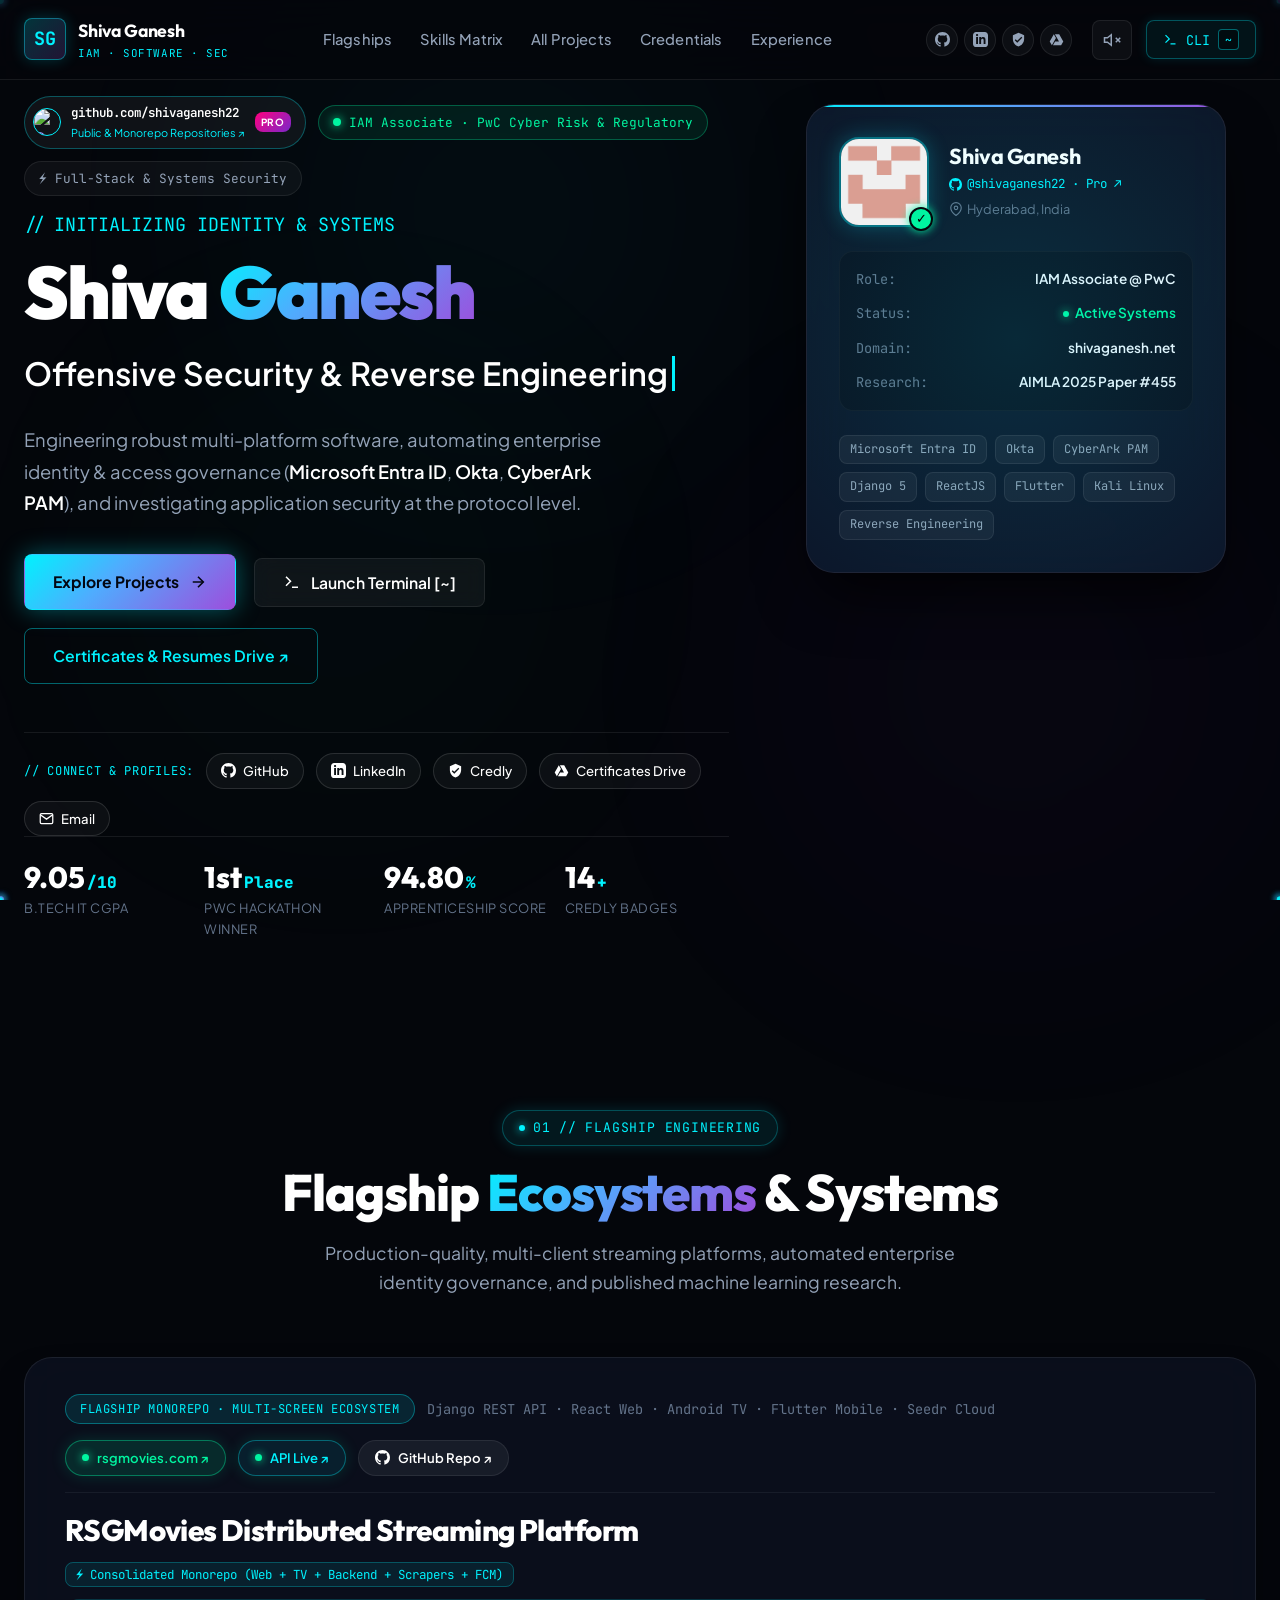
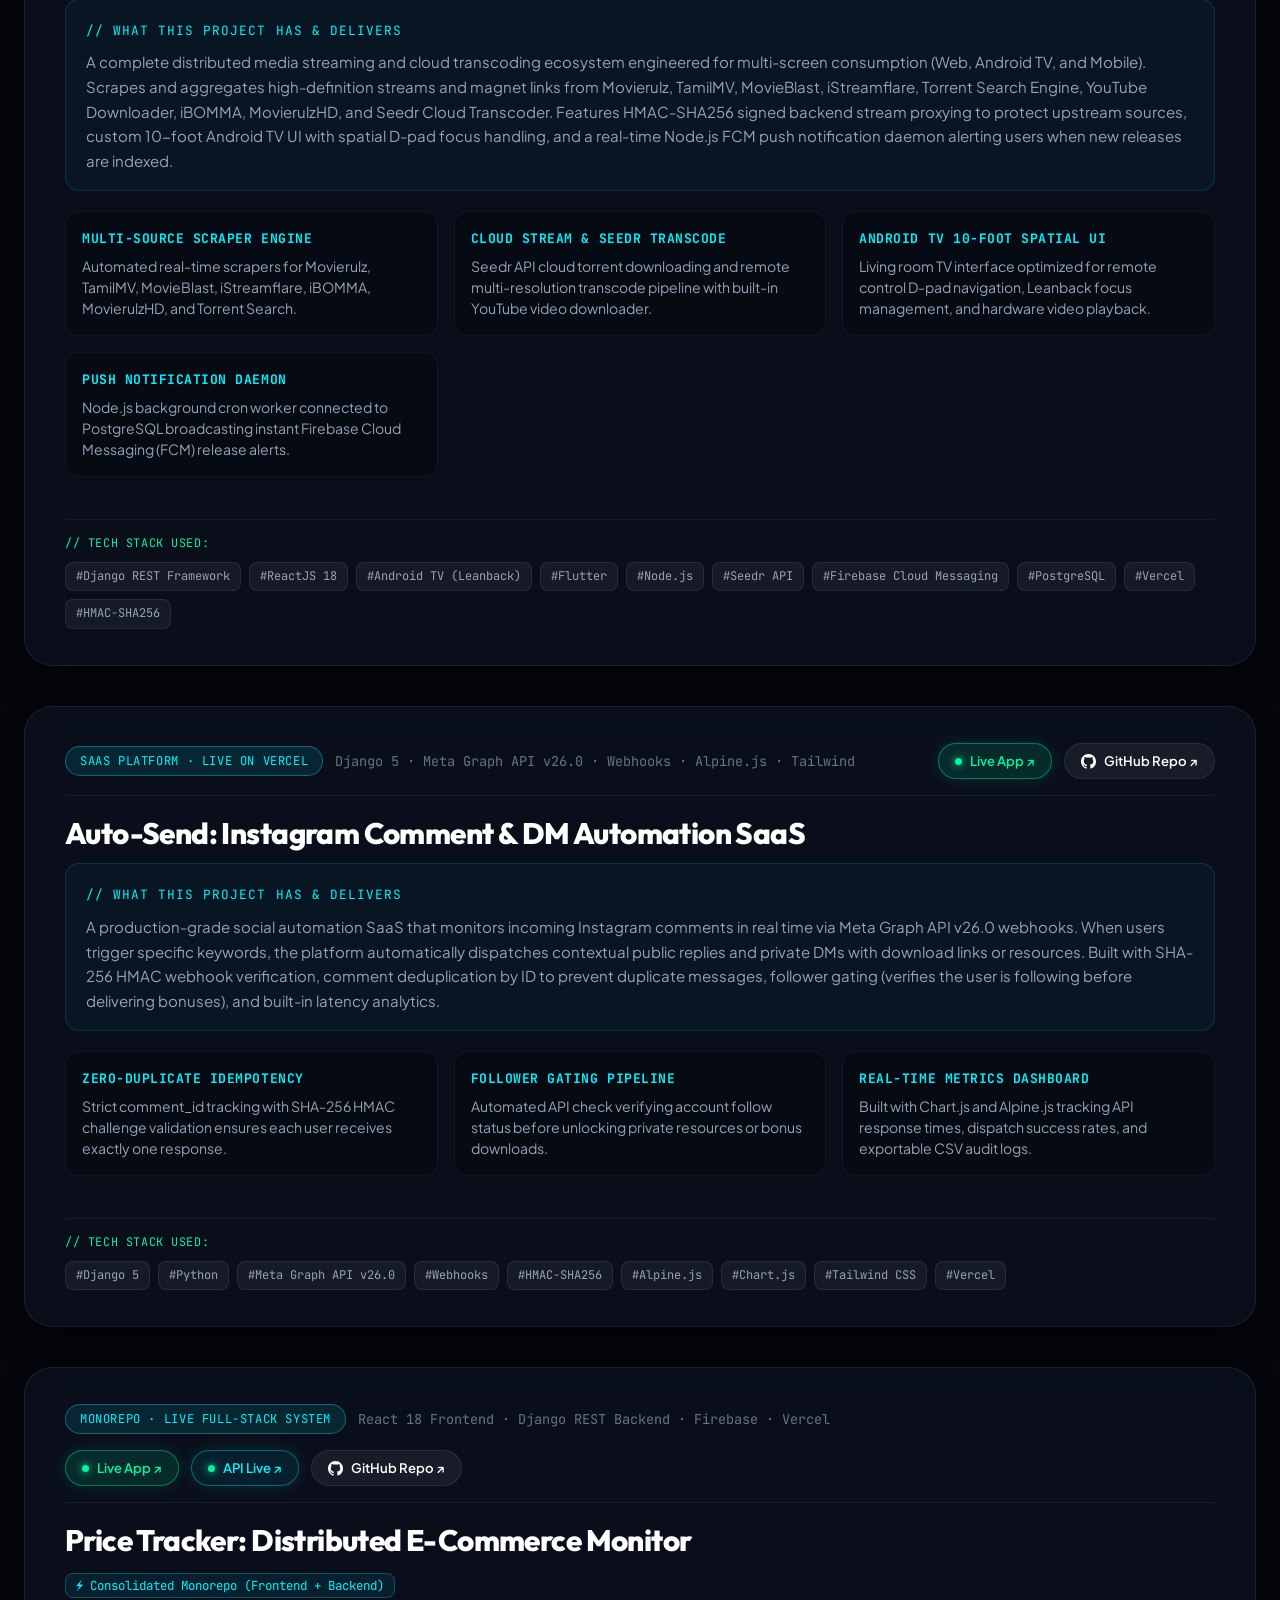
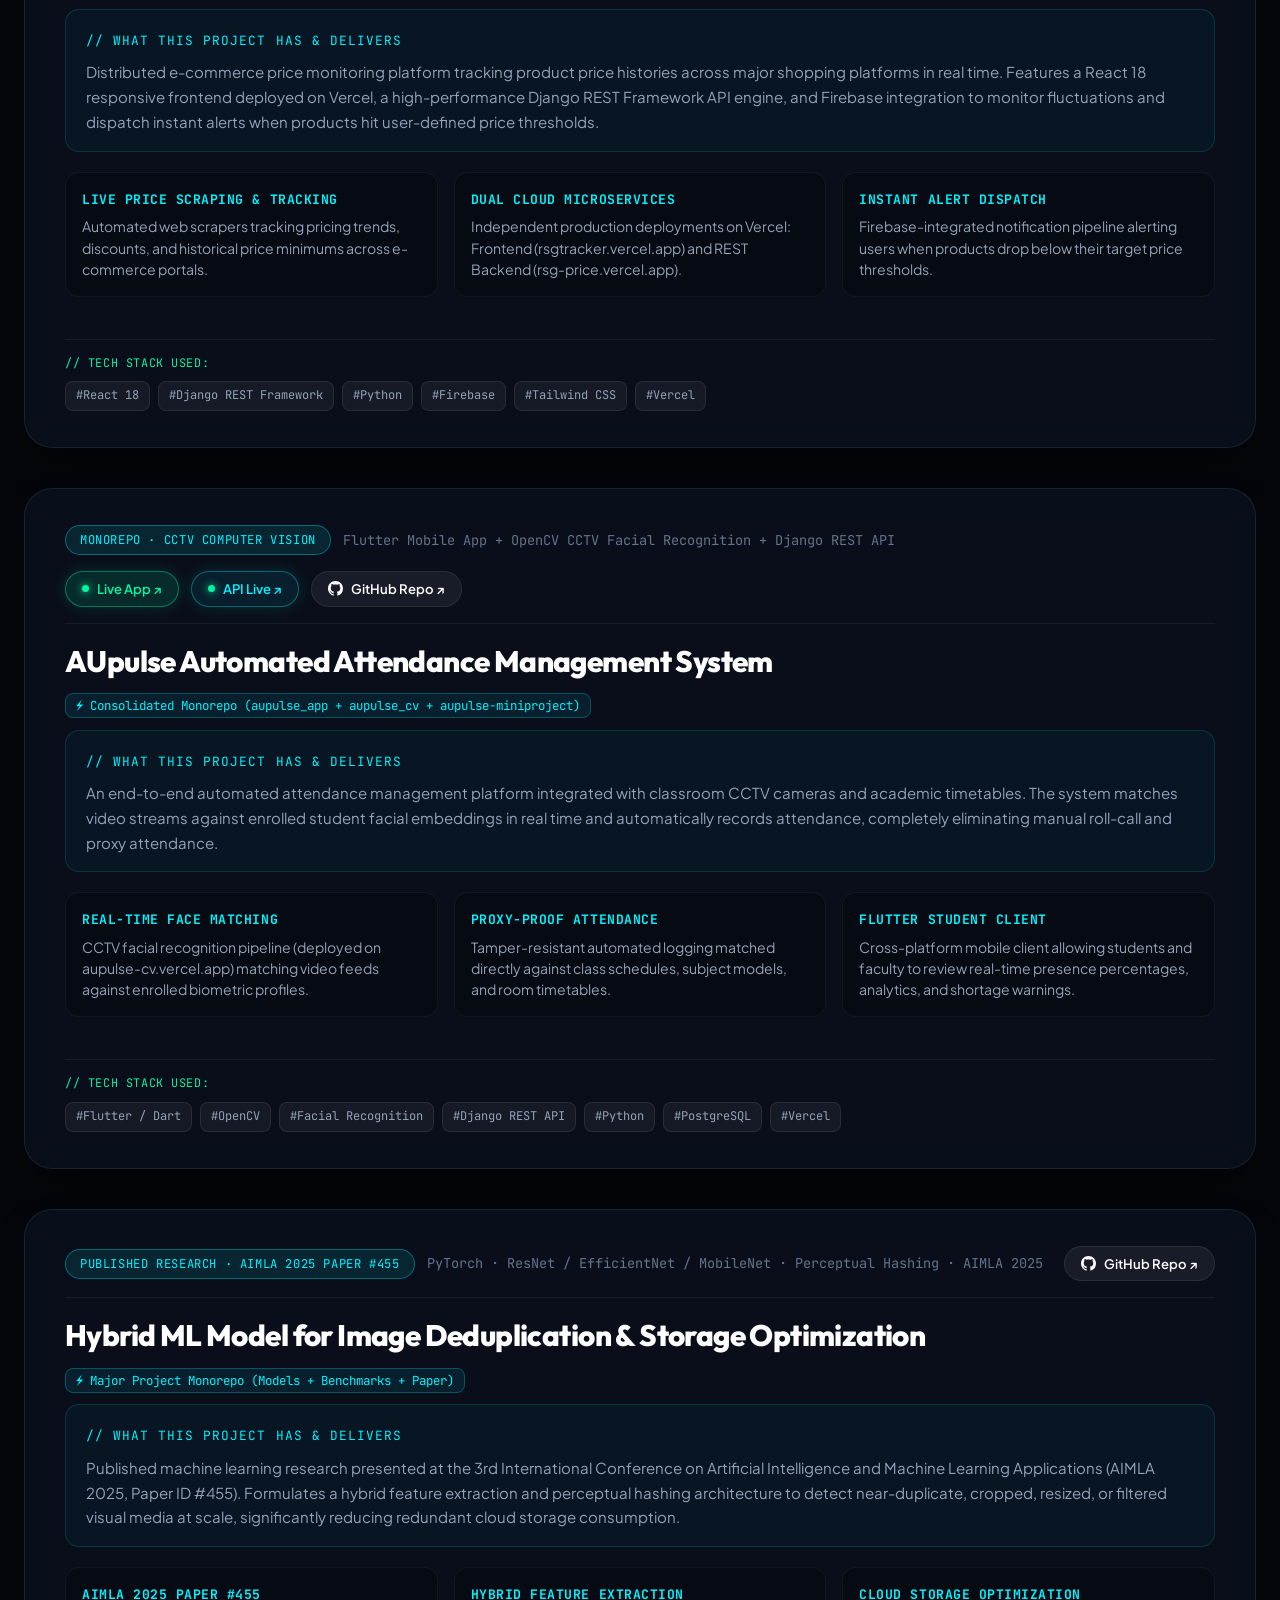
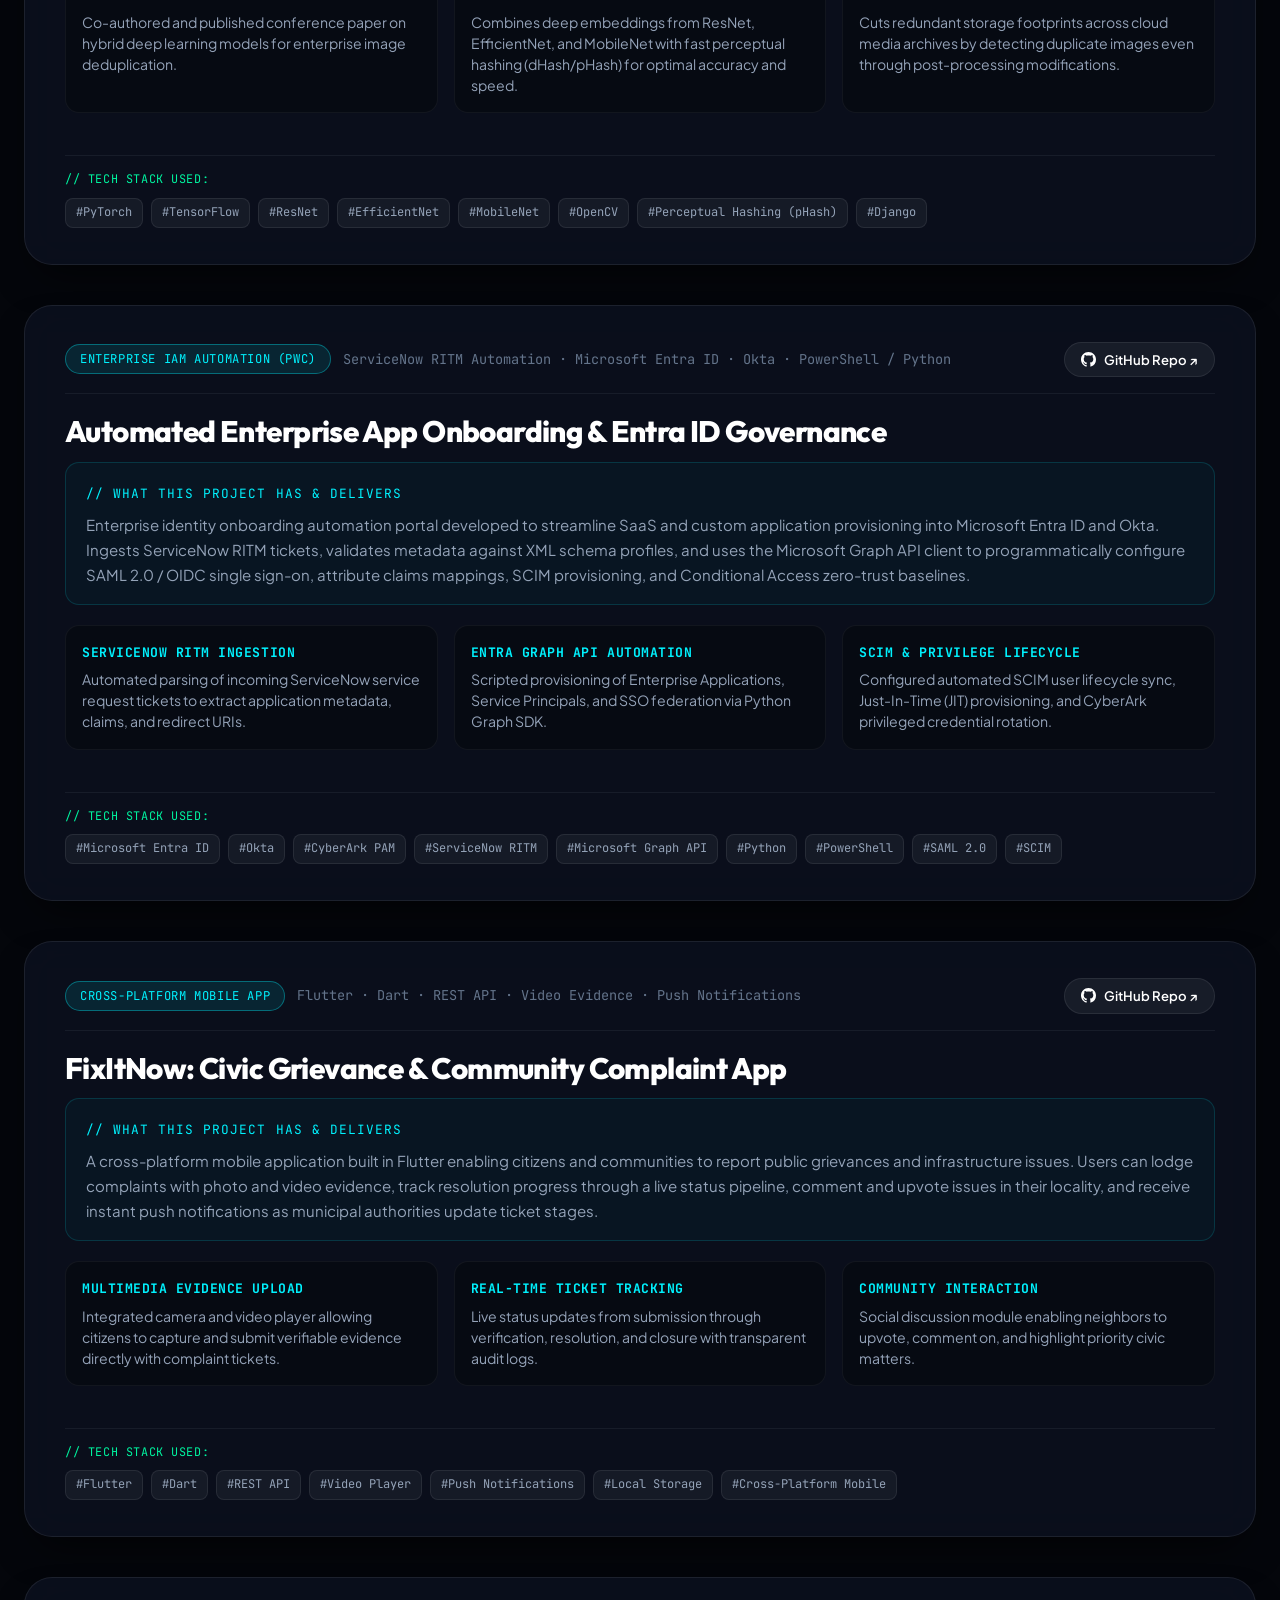
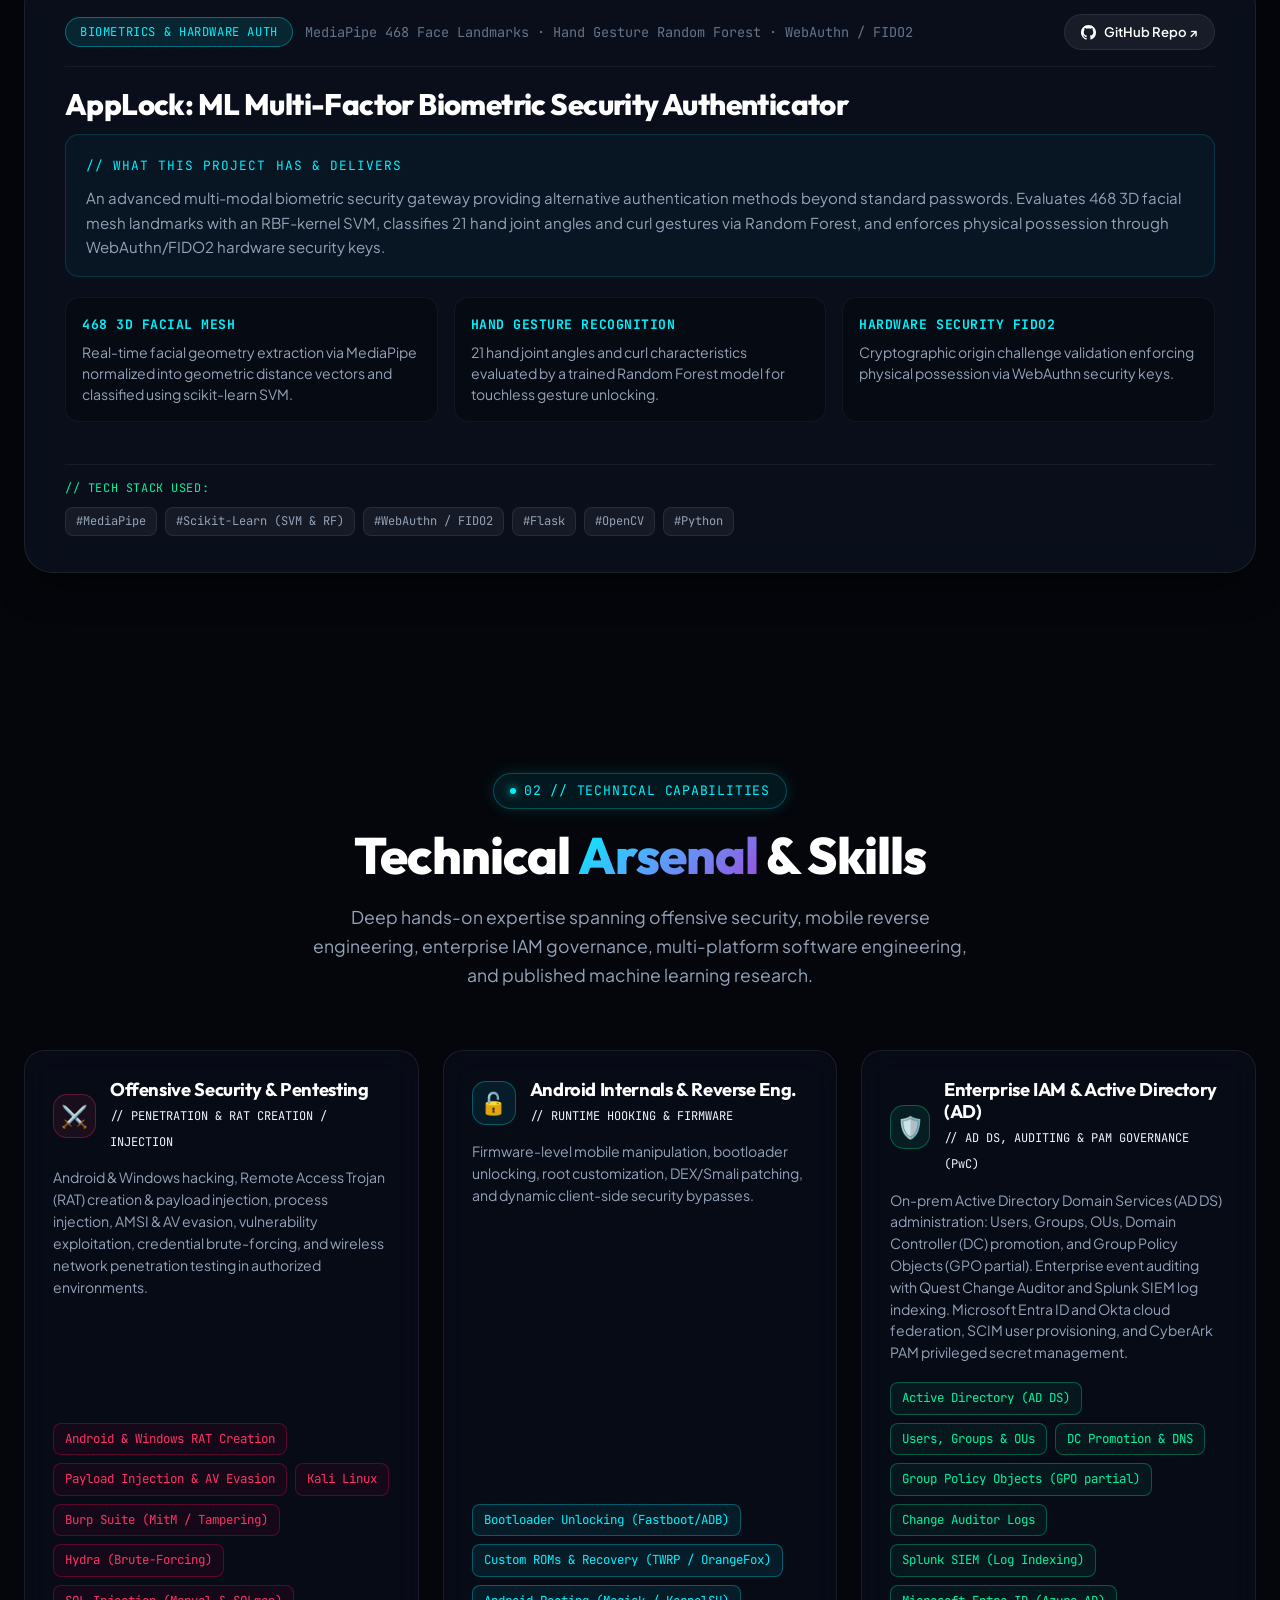
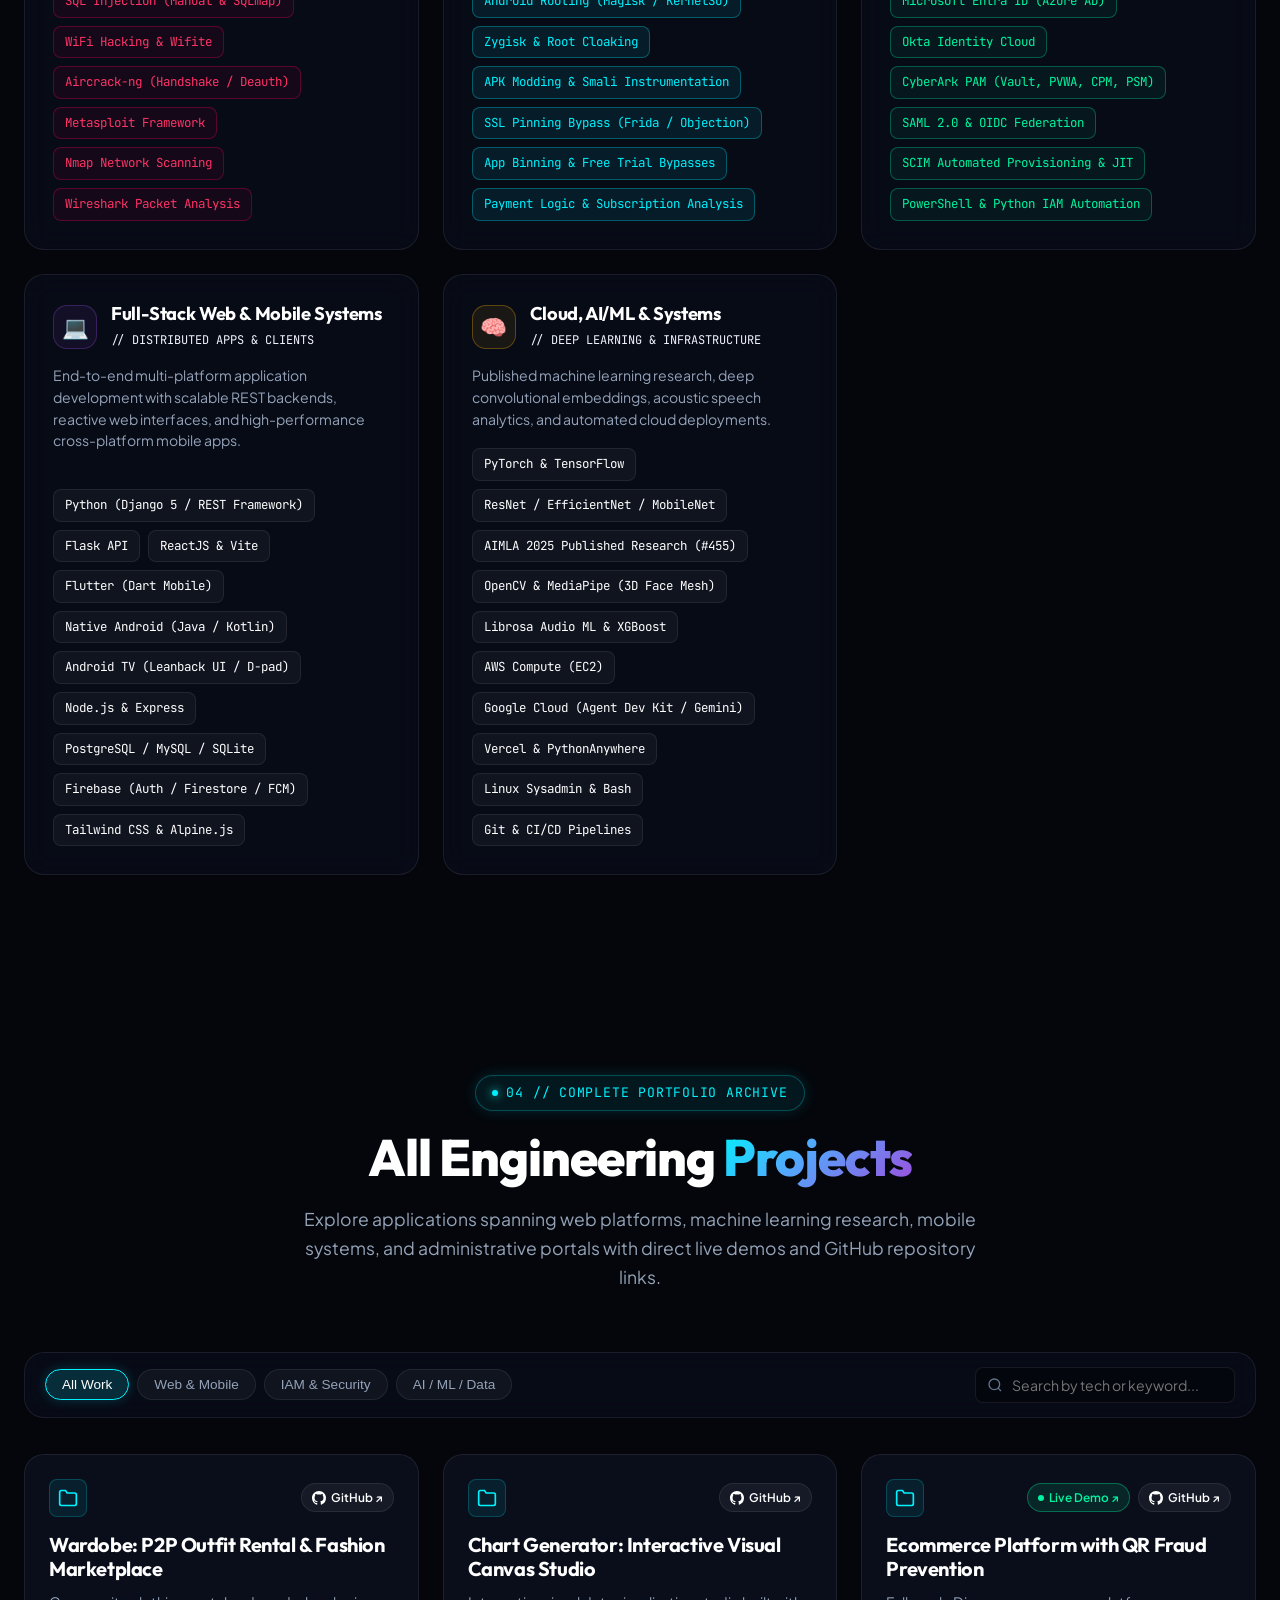
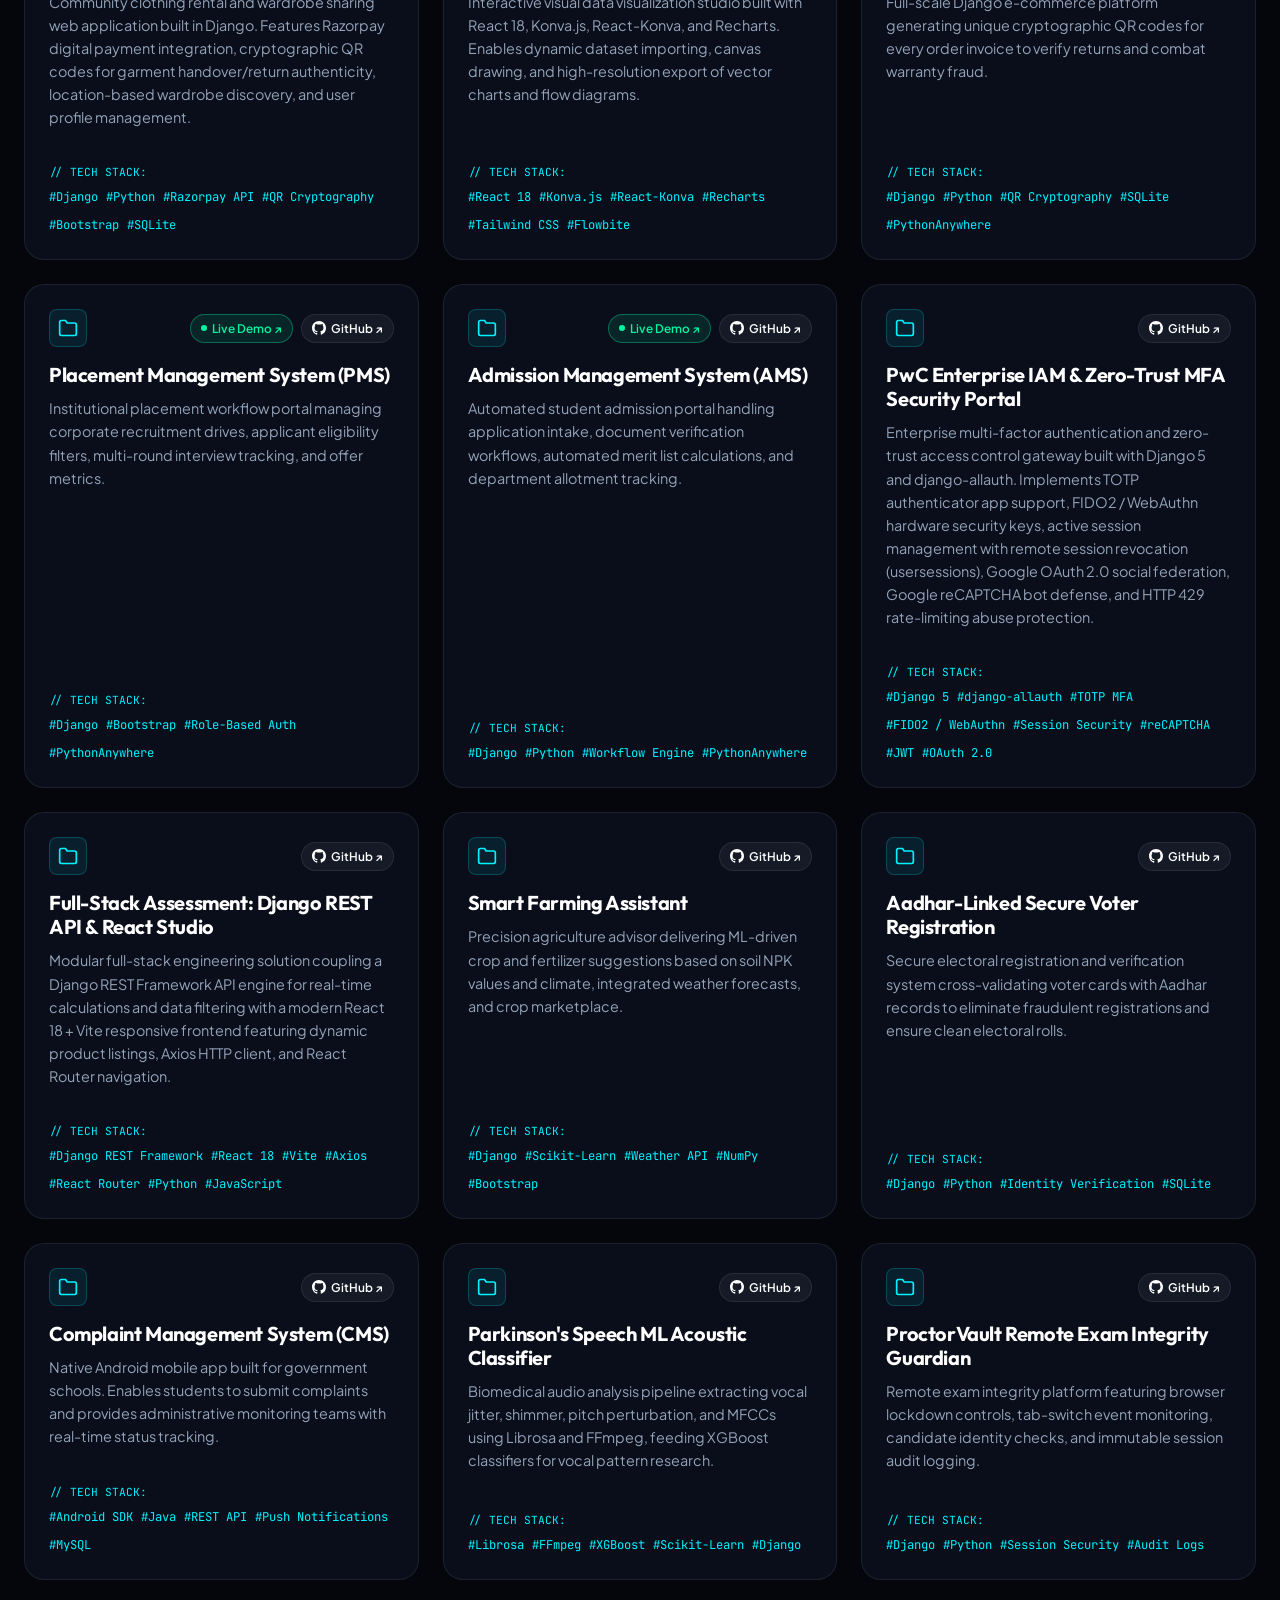
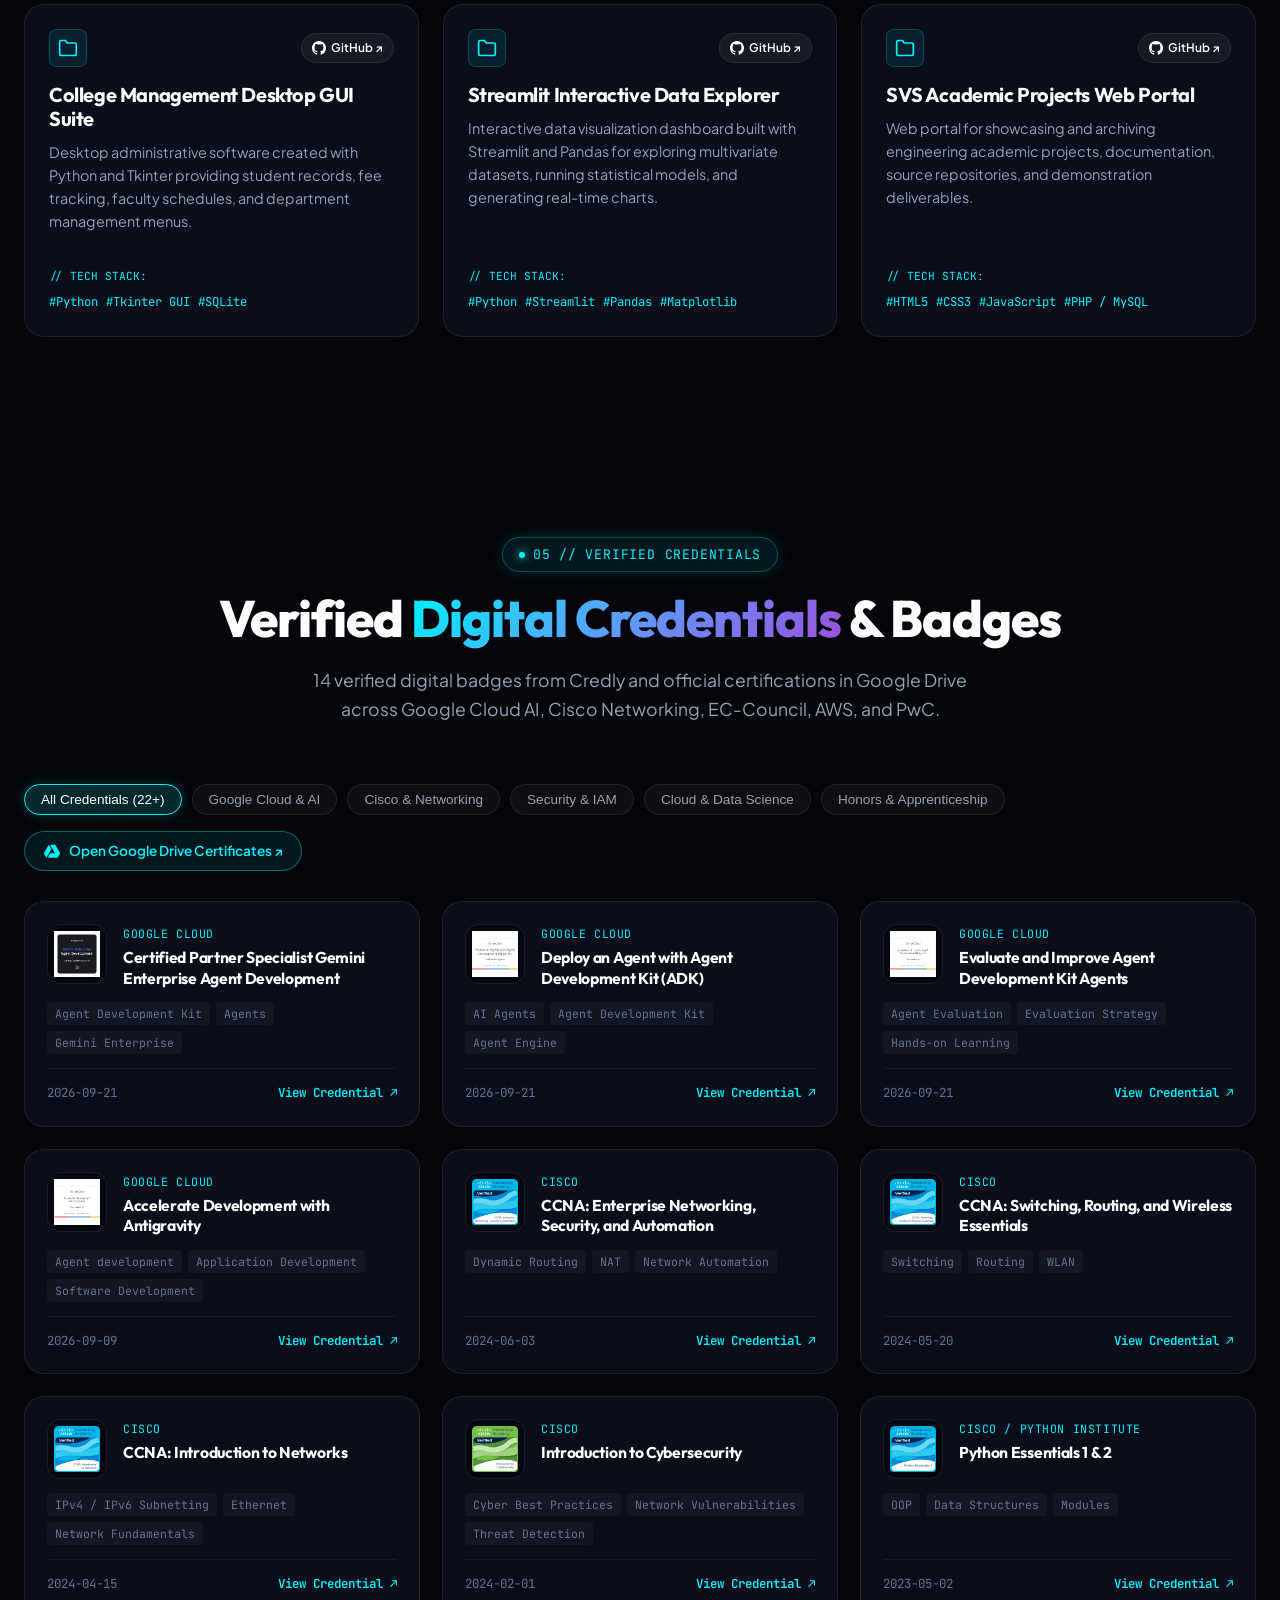
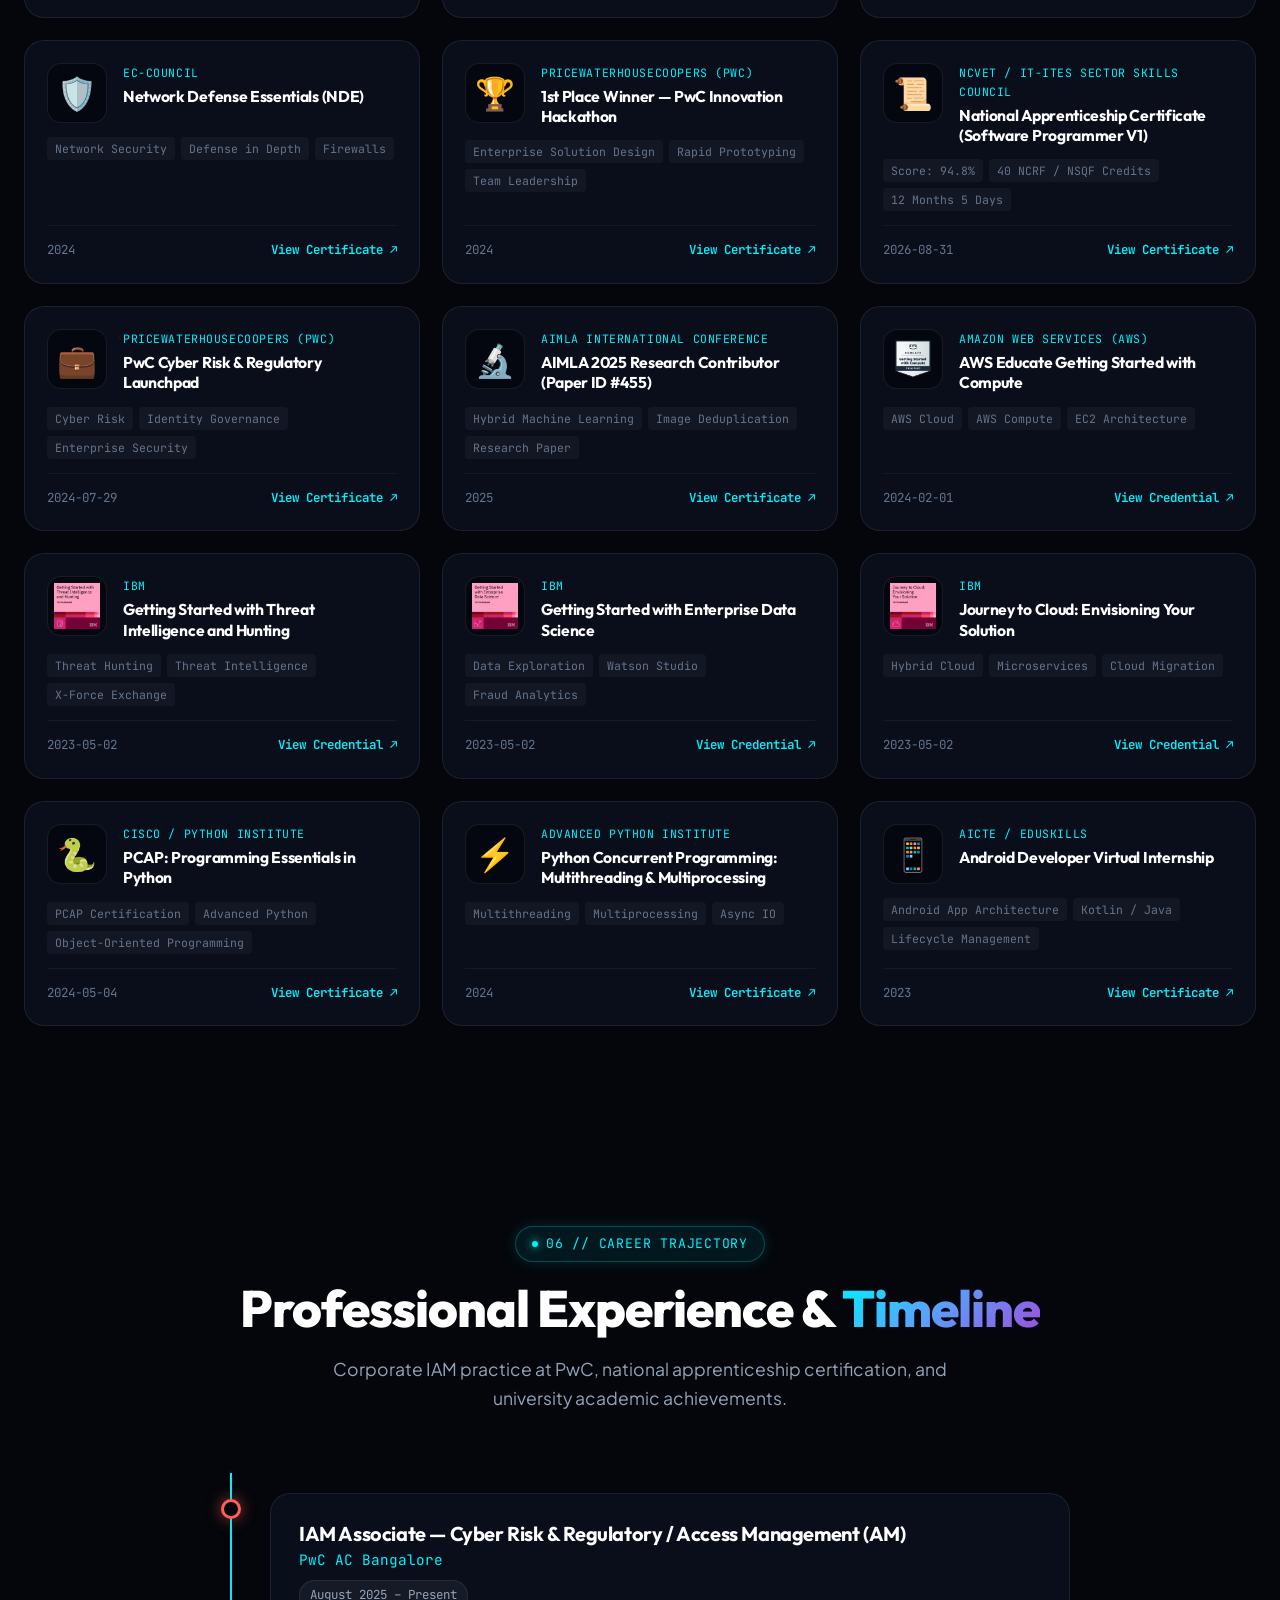
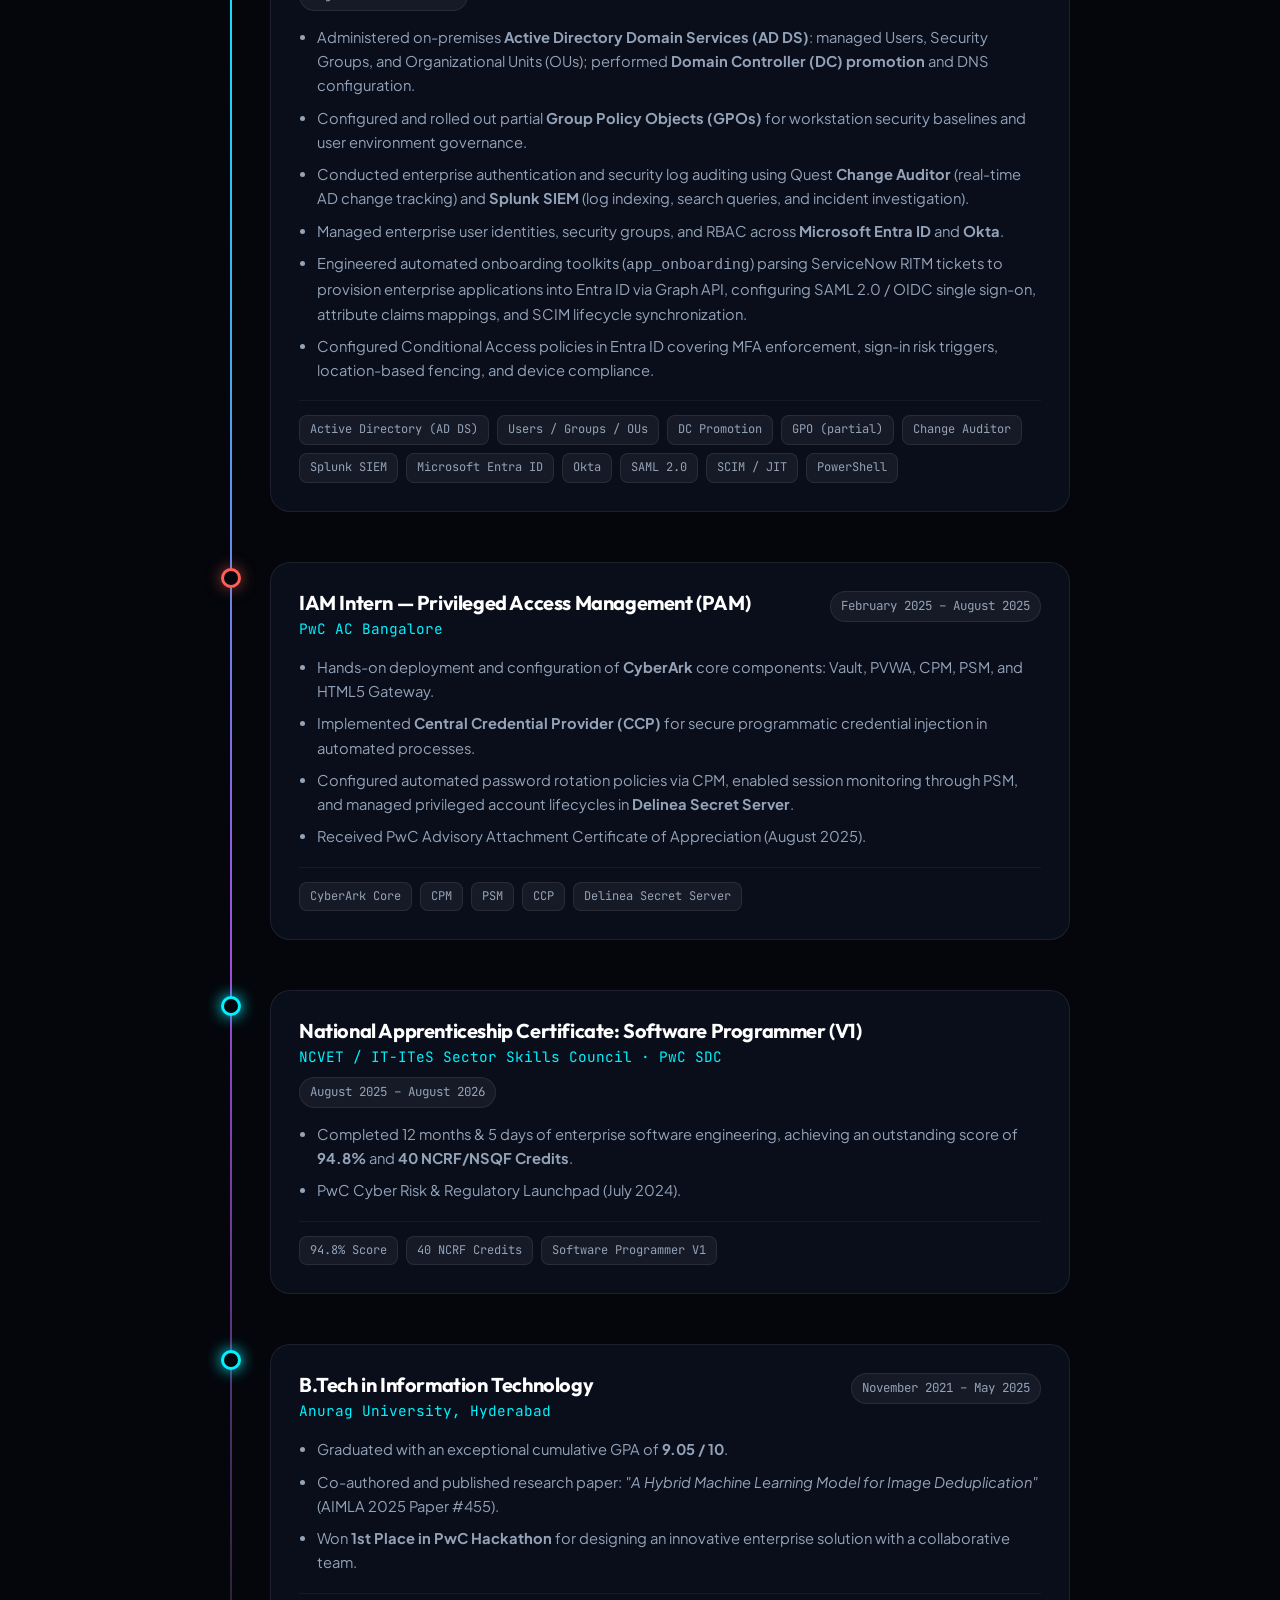
==== commit 062c44d5: "feat: updated all monorepos, live Vercel deployments, offensive RAT creation/injection, Active Direc" ====
--- a/index.html
+++ b/index.html
@@ -110,7 +110,16 @@
     <section class="hero-section" id="hero">
       <div class="container hero-grid">
         <div class="hero-content">
-          <div class="hero-badge-wrap">
+          <!-- Elevated Top GitHub Profile Bar -->
+          <div class="hero-github-lead-card">
+            <a href="https://github.com/shivaganesh22" target="_blank" rel="noopener" class="hero-gh-chip" onclick="window.soundEngine?.playClick()">
+              <img src="https://avatars.githubusercontent.com/u/71806997?v=4" alt="Dornala Shiva Ganesh" class="gh-avatar-mini" />
+              <div class="gh-info-mini">
+                <span class="gh-handle">github.com/shivaganesh22</span>
+                <span class="gh-status">Public & Monorepo Repositories ↗</span>
+              </div>
+              <span class="gh-pro-tag">PRO</span>
+            </a>
             <div class="status-pill">
               <span class="pulse-dot"></span>
               <span>IAM Associate · PwC Cyber Risk & Regulatory</span>
@@ -227,7 +236,10 @@
                 </div>
                 <div class="identity-meta">
                   <h3>Shiva Ganesh</h3>
-                  <span class="meta-tag">@shivaganesh22 · Pro</span>
+                  <a href="https://github.com/shivaganesh22" target="_blank" rel="noopener" class="meta-tag" style="text-decoration: none; display: inline-flex; align-items: center; gap: 5px; color: var(--accent-cyan);" title="View GitHub Profile (@shivaganesh22)" onclick="window.soundEngine?.playClick()">
+                    <svg width="13" height="13" viewBox="0 0 24 24" fill="currentColor"><path d="M12 0C5.37 0 0 5.37 0 12c0 5.31 3.435 9.795 8.205 11.385.6.105.825-.255.825-.57 0-.285-.015-1.23-.015-2.235-3.015.555-3.795-.735-4.035-1.41-.135-.345-.72-1.41-1.23-1.695-.42-.225-1.02-.78-.015-.795.945-.015 1.62.87 1.845 1.23 1.08 1.815 2.805 1.305 3.495.99.105-.78.42-1.305.765-1.605-2.67-.3-5.46-1.335-5.46-5.925 0-1.305.465-2.385 1.23-3.225-.12-.3-.54-1.53.12-3.18 0 0 1.005-.315 3.3 1.23.96-.27 1.98-.405 3-.405s2.04.135 3 .405c2.295-1.56 3.3-1.23 3.3-1.23.66 1.65.24 2.88.12 3.18.765.84 1.23 1.905 1.23 3.225 0 4.605-2.805 5.625-5.475 5.925.435.375.81 1.095.81 2.22 0 1.605-.015 2.895-.015 3.3 0 .315.225.69.825.57A12.02 12.02 0 0 0 24 12c0-6.63-5.37-12-12-12z"/></svg>
+                    <span>@shivaganesh22 · Pro ↗</span>
+                  </a>
                   <span class="meta-loc">
                     <svg width="14" height="14" viewBox="0 0 24 24" fill="none" stroke="currentColor" stroke-width="2"><path d="M21 10c0 7-9 13-9 13s-9-6-9-13a9 9 0 0 1 18 0z"></path><circle cx="12" cy="10" r="3"></circle></svg>
                     Hyderabad, India
@@ -313,13 +325,15 @@
               </div>
               <div>
                 <h3 class="skill-category-title">Offensive Security & Pentesting</h3>
-                <span class="mono text-muted" style="font-size: 0.75rem;">// PENETRATION & PROTOCOL AUDITING</span>
+                <span class="mono text-muted" style="font-size: 0.75rem;">// PENETRATION & RAT CREATION / INJECTION</span>
               </div>
             </div>
             <p class="skill-category-desc">
-              Hands-on vulnerability assessment, network penetration, credential auditing, and wireless security analysis conducted in authorized test environments.
+              Android & Windows hacking, Remote Access Trojan (RAT) creation & payload injection, process injection, AMSI & AV evasion, vulnerability exploitation, credential brute-forcing, and wireless network penetration testing in authorized environments.
             </p>
             <div class="skill-tags-cloud">
+              <span class="skill-pill-badge sec">Android & Windows RAT Creation</span>
+              <span class="skill-pill-badge sec">Payload Injection & AV Evasion</span>
               <span class="skill-pill-badge sec">Kali Linux</span>
               <span class="skill-pill-badge sec">Burp Suite (MitM / Tampering)</span>
               <span class="skill-pill-badge sec">Hydra (Brute-Forcing)</span>
@@ -328,7 +342,6 @@
               <span class="skill-pill-badge sec">Aircrack-ng (Handshake / Deauth)</span>
               <span class="skill-pill-badge sec">Metasploit Framework</span>
               <span class="skill-pill-badge sec">Nmap Network Scanning</span>
-              <span class="skill-pill-badge sec">OWASP Top 10 Web Auditing</span>
               <span class="skill-pill-badge sec">Wireshark Packet Analysis</span>
             </div>
           </div>
@@ -366,23 +379,25 @@
                 🛡️
               </div>
               <div>
-                <h3 class="skill-category-title">Enterprise IAM & Privileged Access</h3>
-                <span class="mono text-muted" style="font-size: 0.75rem;">// IDENTITY GOVERNANCE & PAM (PwC)</span>
+                <h3 class="skill-category-title">Enterprise IAM & Active Directory (AD)</h3>
+                <span class="mono text-muted" style="font-size: 0.75rem;">// AD DS, AUDITING & PAM GOVERNANCE (PwC)</span>
               </div>
             </div>
             <p class="skill-category-desc">
-              Production identity lifecycle automation, federated authentication, privileged access vaults, and zero-trust conditional access governance at enterprise scale.
+              On-prem Active Directory Domain Services (AD DS) administration: Users, Groups, OUs, Domain Controller (DC) promotion, and Group Policy Objects (GPO partial). Enterprise event auditing with Quest Change Auditor and Splunk SIEM log indexing. Microsoft Entra ID and Okta cloud federation, SCIM user provisioning, and CyberArk PAM privileged secret management.
             </p>
             <div class="skill-tags-cloud">
+              <span class="skill-pill-badge iam">Active Directory (AD DS)</span>
+              <span class="skill-pill-badge iam">Users, Groups & OUs</span>
+              <span class="skill-pill-badge iam">DC Promotion & DNS</span>
+              <span class="skill-pill-badge iam">Group Policy Objects (GPO partial)</span>
+              <span class="skill-pill-badge iam">Change Auditor Logs</span>
+              <span class="skill-pill-badge iam">Splunk SIEM (Log Indexing)</span>
               <span class="skill-pill-badge iam">Microsoft Entra ID (Azure AD)</span>
               <span class="skill-pill-badge iam">Okta Identity Cloud</span>
               <span class="skill-pill-badge iam">CyberArk PAM (Vault, PVWA, CPM, PSM)</span>
-              <span class="skill-pill-badge iam">CyberArk CCP Secret Injection</span>
               <span class="skill-pill-badge iam">SAML 2.0 & OIDC Federation</span>
-              <span class="skill-pill-badge iam">OAuth 2.0 Token Architecture</span>
               <span class="skill-pill-badge iam">SCIM Automated Provisioning & JIT</span>
-              <span class="skill-pill-badge iam">Zero-Trust Conditional Access</span>
-              <span class="skill-pill-badge iam">Role-Based Access Control (RBAC)</span>
               <span class="skill-pill-badge iam">PowerShell & Python IAM Automation</span>
             </div>
           </div>
@@ -544,16 +559,23 @@
                 <span class="timeline-badge-date">August 2025 – Present</span>
               </div>
               <ul class="timeline-body-list">
+                <li>Administered on-premises <strong>Active Directory Domain Services (AD DS)</strong>: managed Users, Security Groups, and Organizational Units (OUs); performed <strong>Domain Controller (DC) promotion</strong> and DNS configuration.</li>
+                <li>Configured and rolled out partial <strong>Group Policy Objects (GPOs)</strong> for workstation security baselines and user environment governance.</li>
+                <li>Conducted enterprise authentication and security log auditing using Quest <strong>Change Auditor</strong> (real-time AD change tracking) and <strong>Splunk SIEM</strong> (log indexing, search queries, and incident investigation).</li>
                 <li>Managed enterprise user identities, security groups, and RBAC across <strong>Microsoft Entra ID</strong> and <strong>Okta</strong>.</li>
-                <li>Engineered automated scripts to streamline enterprise application onboarding into Entra ID, including SSO integration, admin roles, and Conditional Access policies based on input parameters.</li>
-                <li>Configured Conditional Access policies in Entra ID covering MFA enforcement, sign-in risk triggers, location-based fencing, and device compliance, as well as Okta Sign-On Policies.</li>
-                <li>Integrated enterprise applications utilizing <strong>SAML 2.0</strong> and <strong>OIDC / OAuth 2.0</strong> with SCIM / Just-in-Time (JIT) lifecycle provisioning.</li>
+                <li>Engineered automated onboarding toolkits (<code>app_onboarding</code>) parsing ServiceNow RITM tickets to provision enterprise applications into Entra ID via Graph API, configuring SAML 2.0 / OIDC single sign-on, attribute claims mappings, and SCIM lifecycle synchronization.</li>
+                <li>Configured Conditional Access policies in Entra ID covering MFA enforcement, sign-in risk triggers, location-based fencing, and device compliance.</li>
               </ul>
               <div class="timeline-tools-strip">
+                <span class="tech-chip">Active Directory (AD DS)</span>
+                <span class="tech-chip">Users / Groups / OUs</span>
+                <span class="tech-chip">DC Promotion</span>
+                <span class="tech-chip">GPO (partial)</span>
+                <span class="tech-chip">Change Auditor</span>
+                <span class="tech-chip">Splunk SIEM</span>
                 <span class="tech-chip">Microsoft Entra ID</span>
                 <span class="tech-chip">Okta</span>
                 <span class="tech-chip">SAML 2.0</span>
-                <span class="tech-chip">OIDC / OAuth</span>
                 <span class="tech-chip">SCIM / JIT</span>
                 <span class="tech-chip">PowerShell</span>
               </div>
--- a/css/main.css
+++ b/css/main.css
@@ -124,6 +124,7 @@
 .text-gradient {
   background: var(--gradient-primary);
   -webkit-background-clip: text;
+  background-clip: text;
   -webkit-text-fill-color: transparent;
   display: inline-block;
 }
@@ -230,7 +231,6 @@
   align-items: center;
   gap: 12px;
   text-decoration: none;
-  group: true;
 }
 
 .brand-icon-box {
@@ -400,8 +400,8 @@
    ========================================================================== */
 .hero-section {
   min-height: 100vh;
-  padding-top: calc(var(--nav-height) + 40px);
-  padding-bottom: 80px;
+  padding-top: calc(var(--nav-height) + 16px);
+  padding-bottom: 70px;
   display: flex;
   align-items: center;
   position: relative;
@@ -410,8 +410,8 @@
 .hero-grid {
   display: grid;
   grid-template-columns: 1.25fr 0.85fr;
-  gap: 60px;
-  align-items: center;
+  gap: 48px;
+  align-items: flex-start;
 }
 
 .hero-badge-wrap {
@@ -636,7 +636,8 @@
   position: relative;
   display: flex;
   justify-content: center;
-  align-items: center;
+  align-items: flex-start;
+  margin-top: 8px;
 }
 
 .identity-card-wrap {
--- a/css/components.css
+++ b/css/components.css
@@ -1081,6 +1081,79 @@
   border-top: 1px solid rgba(255, 255, 255, 0.08);
 }
 
+/* Elevated GitHub Lead Profile Card */
+.hero-github-lead-card {
+  display: flex;
+  flex-wrap: wrap;
+  align-items: center;
+  gap: 12px;
+  margin-bottom: 14px;
+}
+
+.hero-gh-chip {
+  display: inline-flex;
+  align-items: center;
+  gap: 10px;
+  background: rgba(255, 255, 255, 0.05);
+  border: 1px solid rgba(0, 242, 254, 0.3);
+  padding: 6px 14px 6px 8px;
+  border-radius: var(--radius-full);
+  text-decoration: none;
+  transition: all var(--transition-fast);
+}
+
+.hero-gh-chip:hover {
+  background: rgba(0, 242, 254, 0.12);
+  border-color: var(--accent-cyan);
+  transform: translateY(-2px);
+  box-shadow: 0 4px 18px rgba(0, 242, 254, 0.2);
+}
+
+.gh-avatar-mini {
+  width: 28px;
+  height: 28px;
+  border-radius: 50%;
+  border: 1px solid var(--accent-cyan);
+}
+
+.gh-info-mini {
+  display: flex;
+  flex-direction: column;
+}
+
+.gh-handle {
+  font-family: var(--font-mono);
+  font-size: 0.78rem;
+  font-weight: 600;
+  color: var(--text-white);
+}
+
+.gh-status {
+  font-size: 0.68rem;
+  color: var(--accent-cyan);
+}
+
+.gh-pro-tag {
+  background: linear-gradient(135deg, #ff007f, #7928ca);
+  color: #fff;
+  font-size: 0.62rem;
+  font-weight: 700;
+  padding: 2px 6px;
+  border-radius: var(--radius-sm);
+  letter-spacing: 0.05em;
+}
+
+.btn-live-pill.backend {
+  background: rgba(0, 242, 254, 0.08);
+  border-color: rgba(0, 242, 254, 0.35);
+  color: var(--accent-cyan);
+}
+
+.btn-live-pill.backend:hover {
+  background: var(--accent-cyan);
+  color: #000;
+}
+
 .hero-social-label {
   font-family: var(--font-mono);
   font-size: 0.76rem;
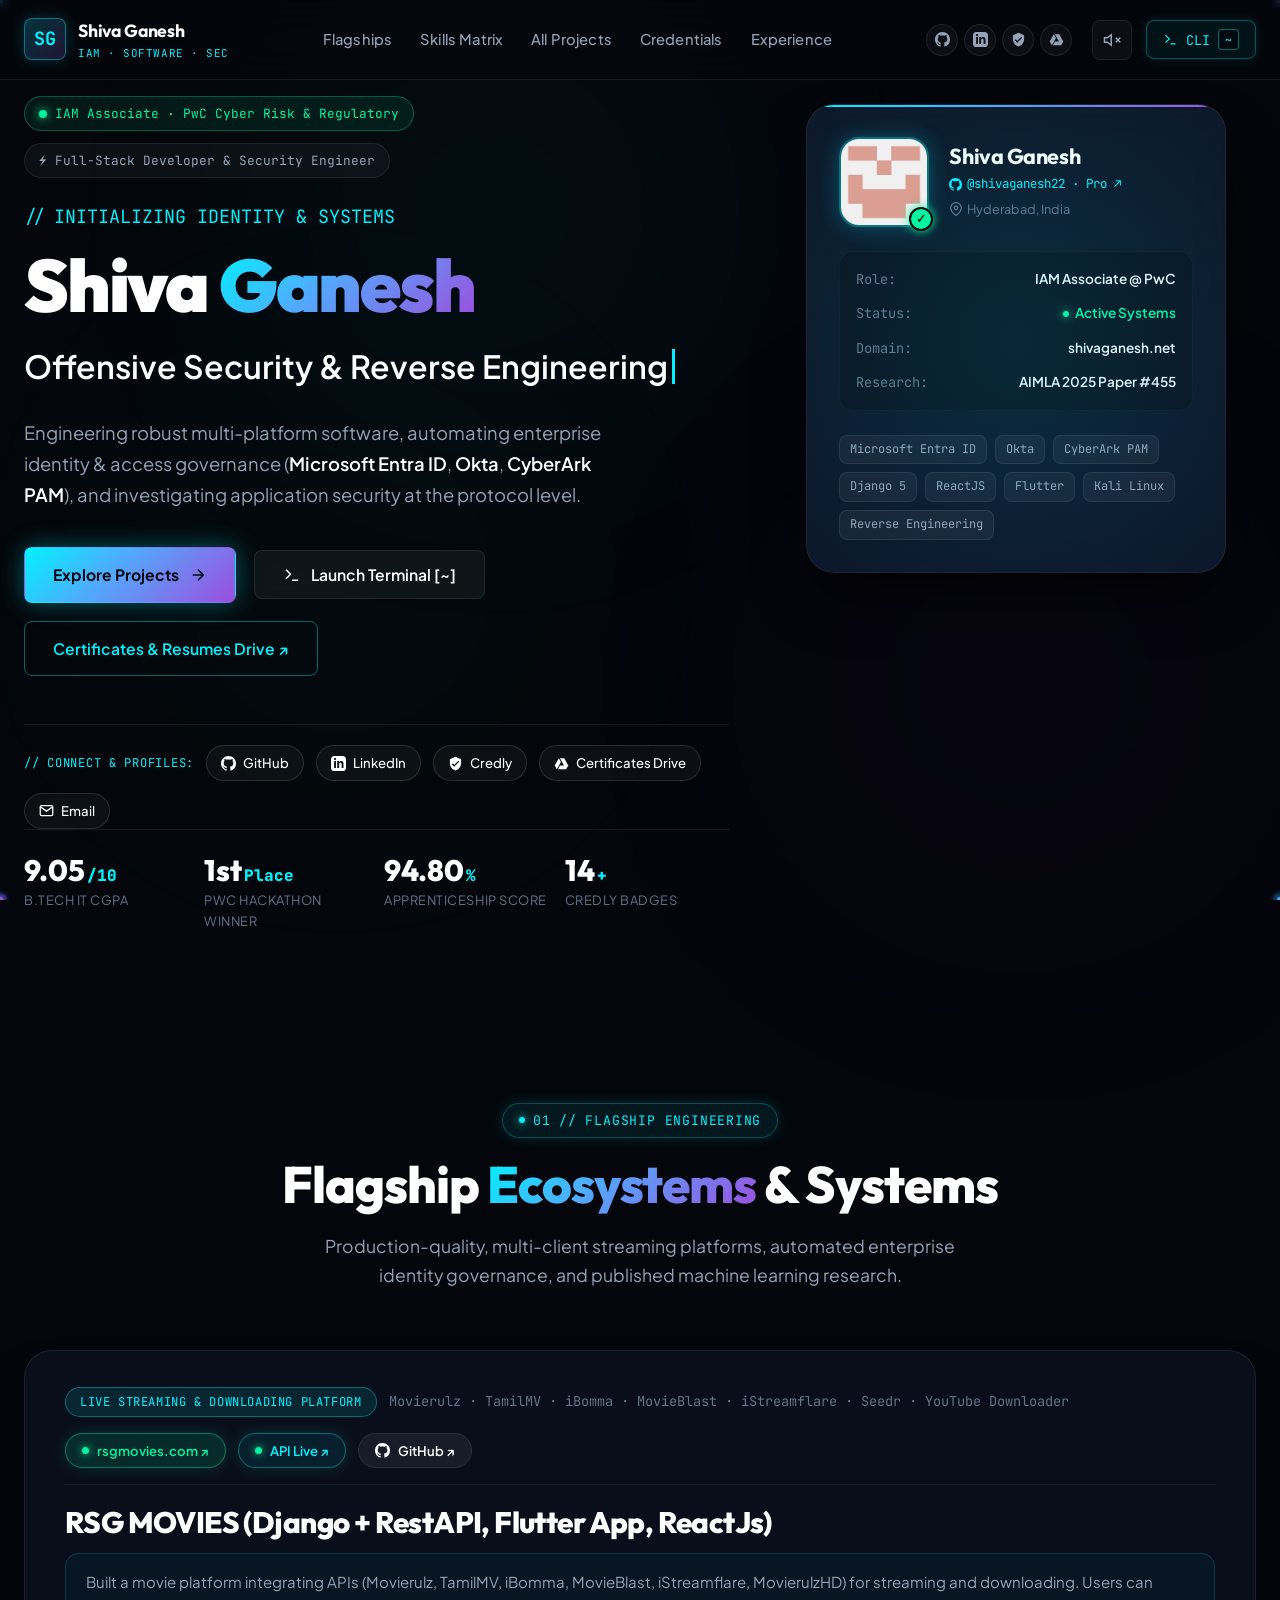
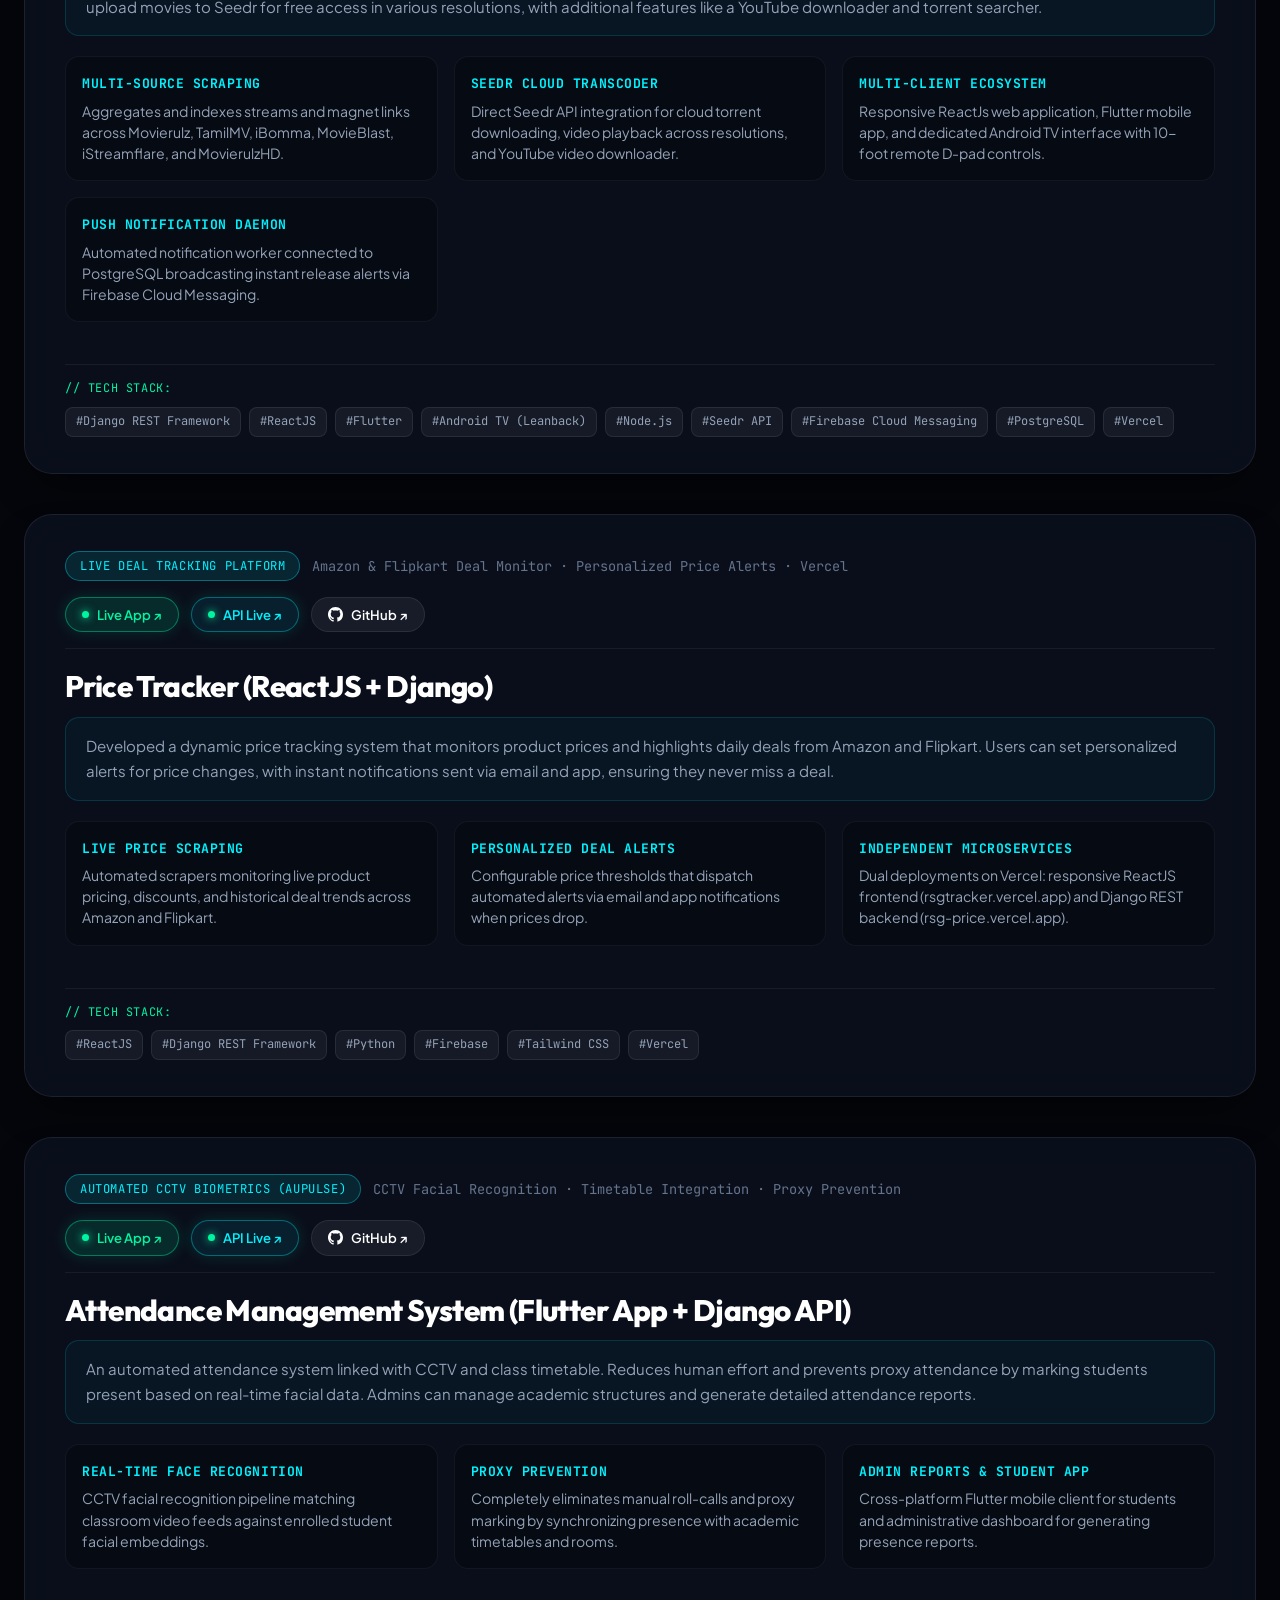
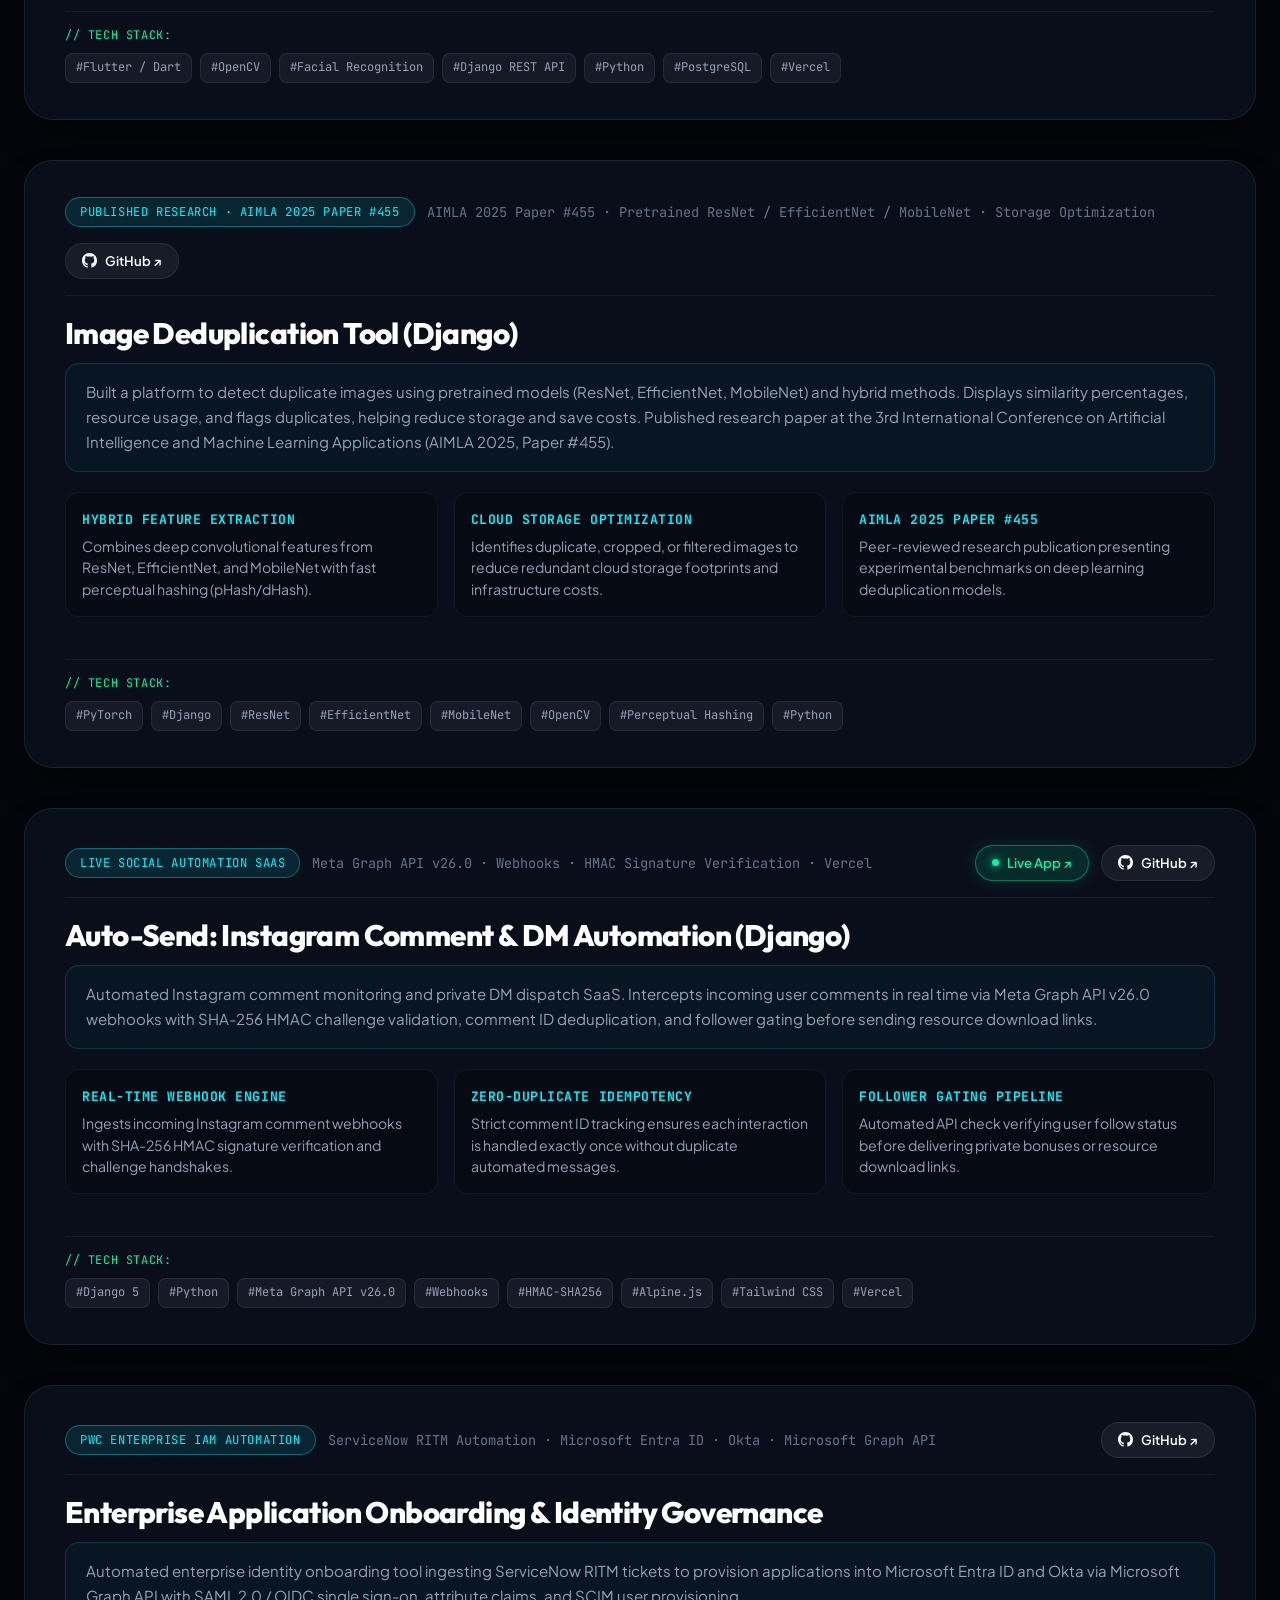
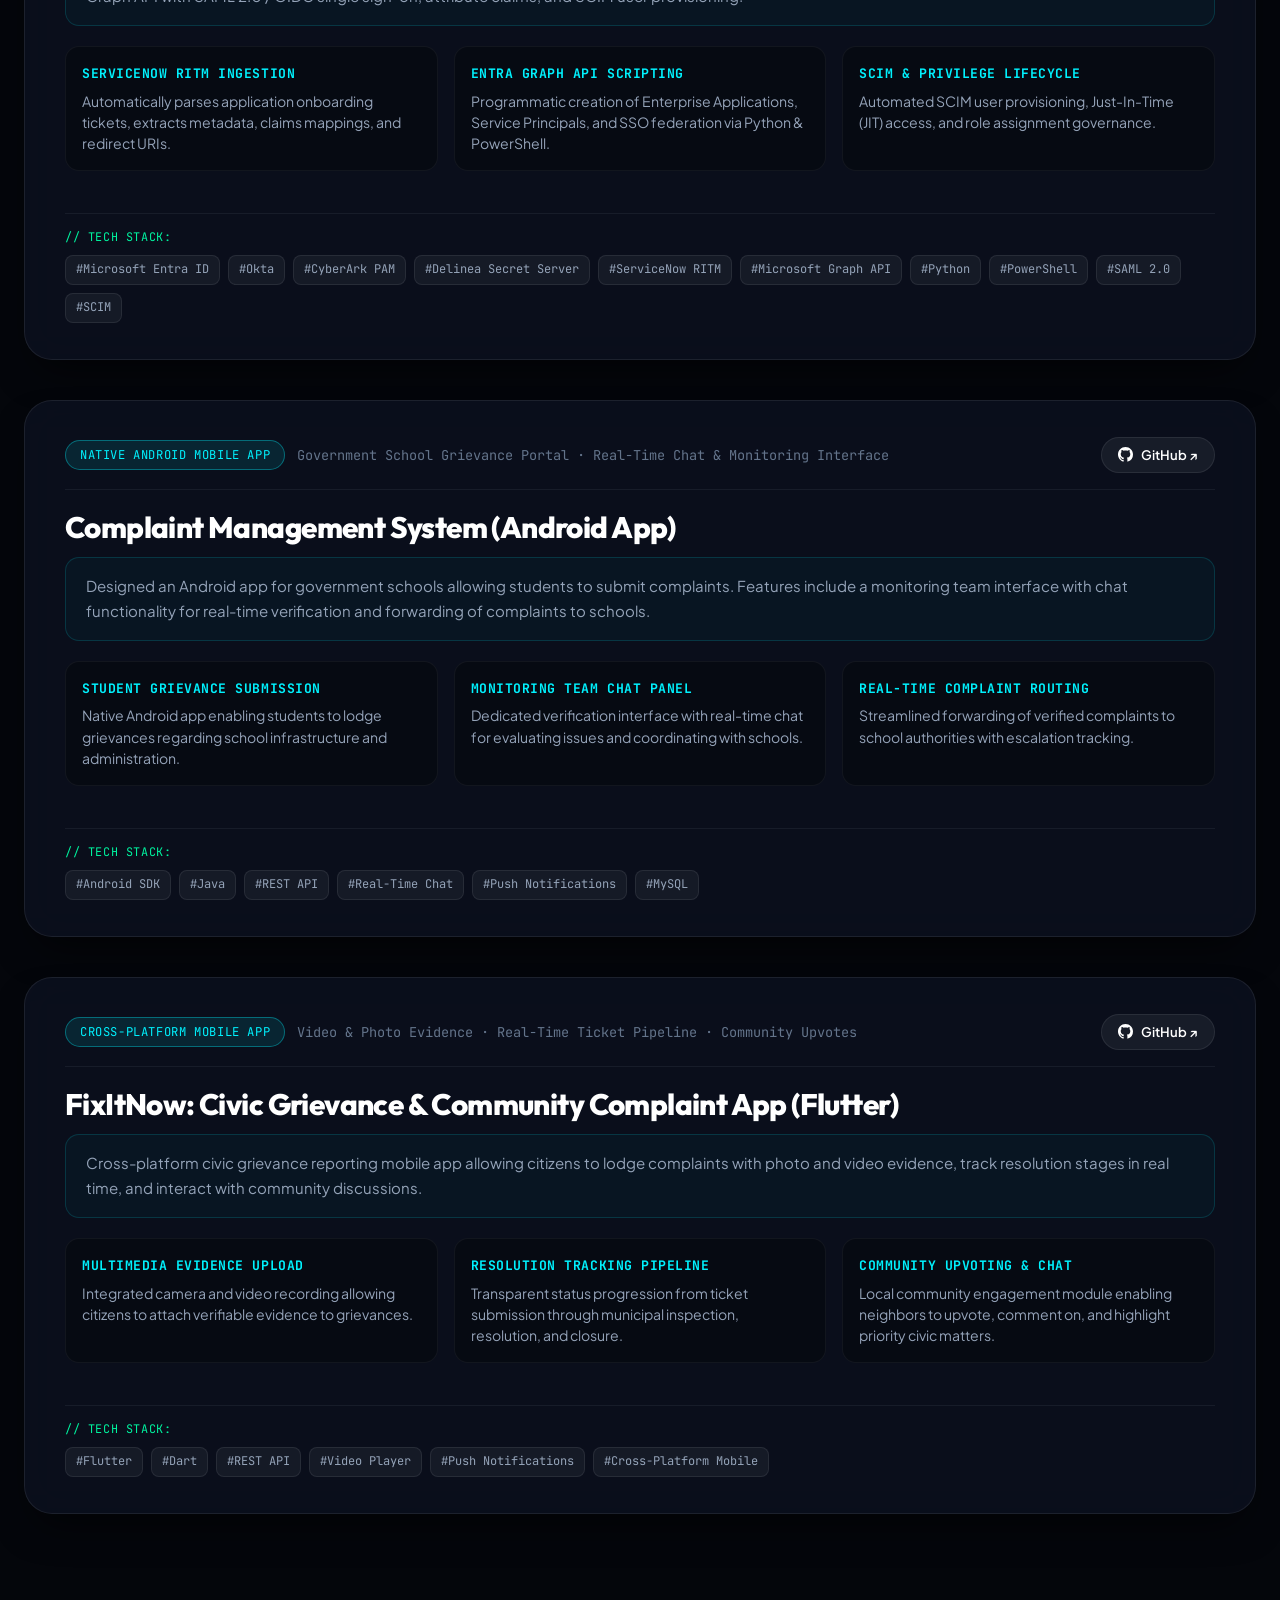
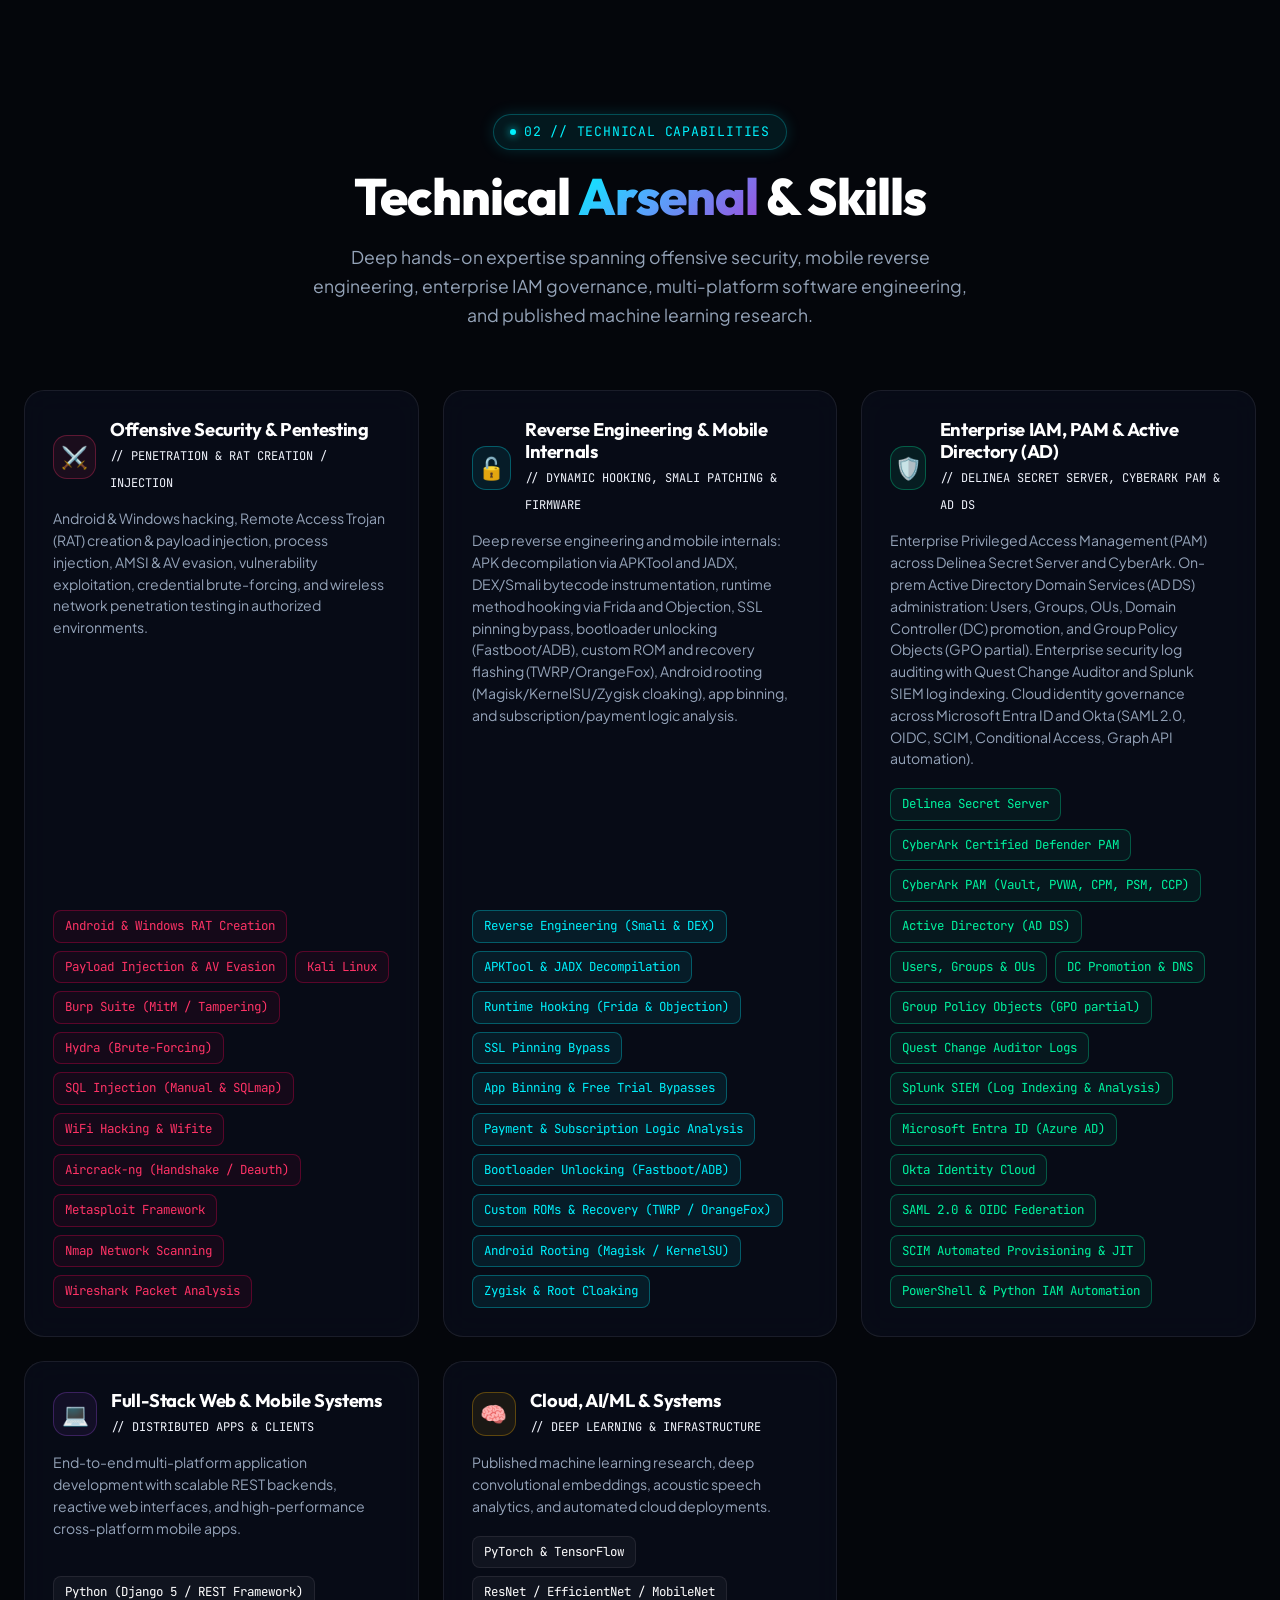
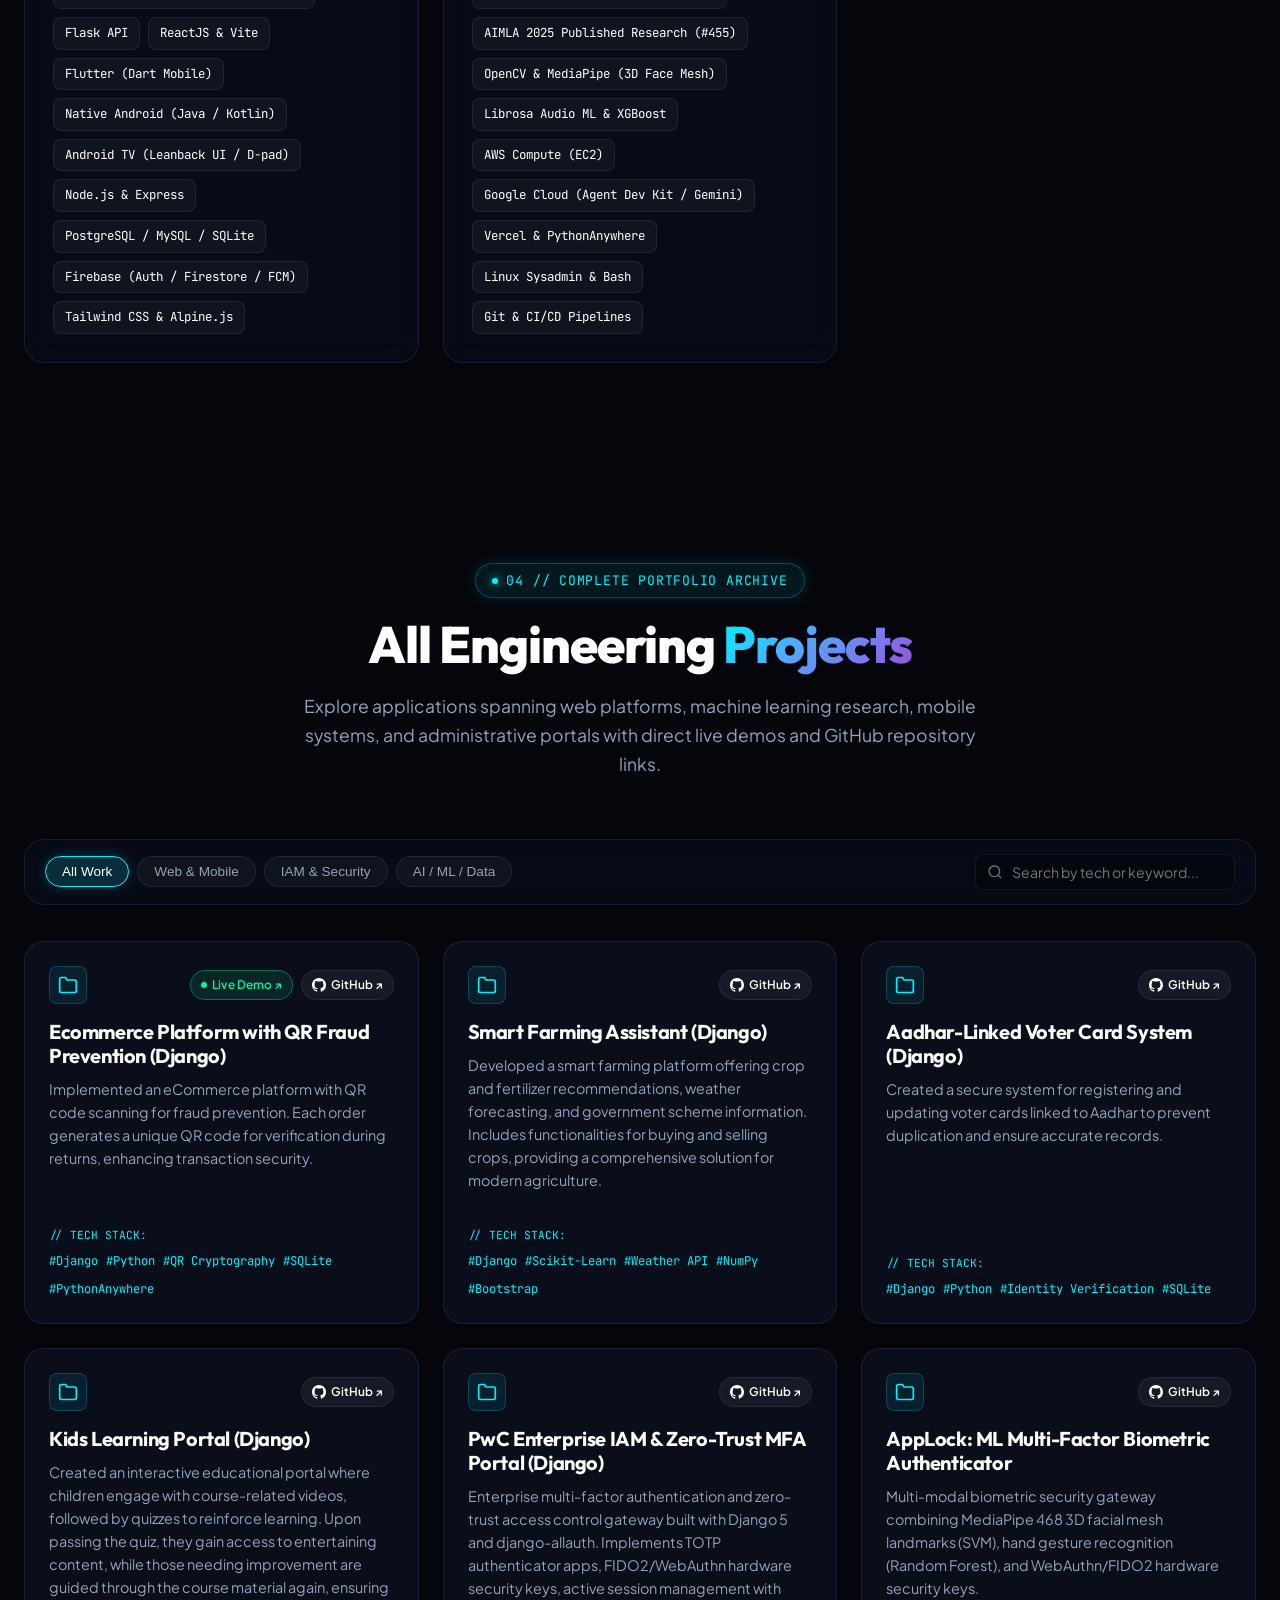
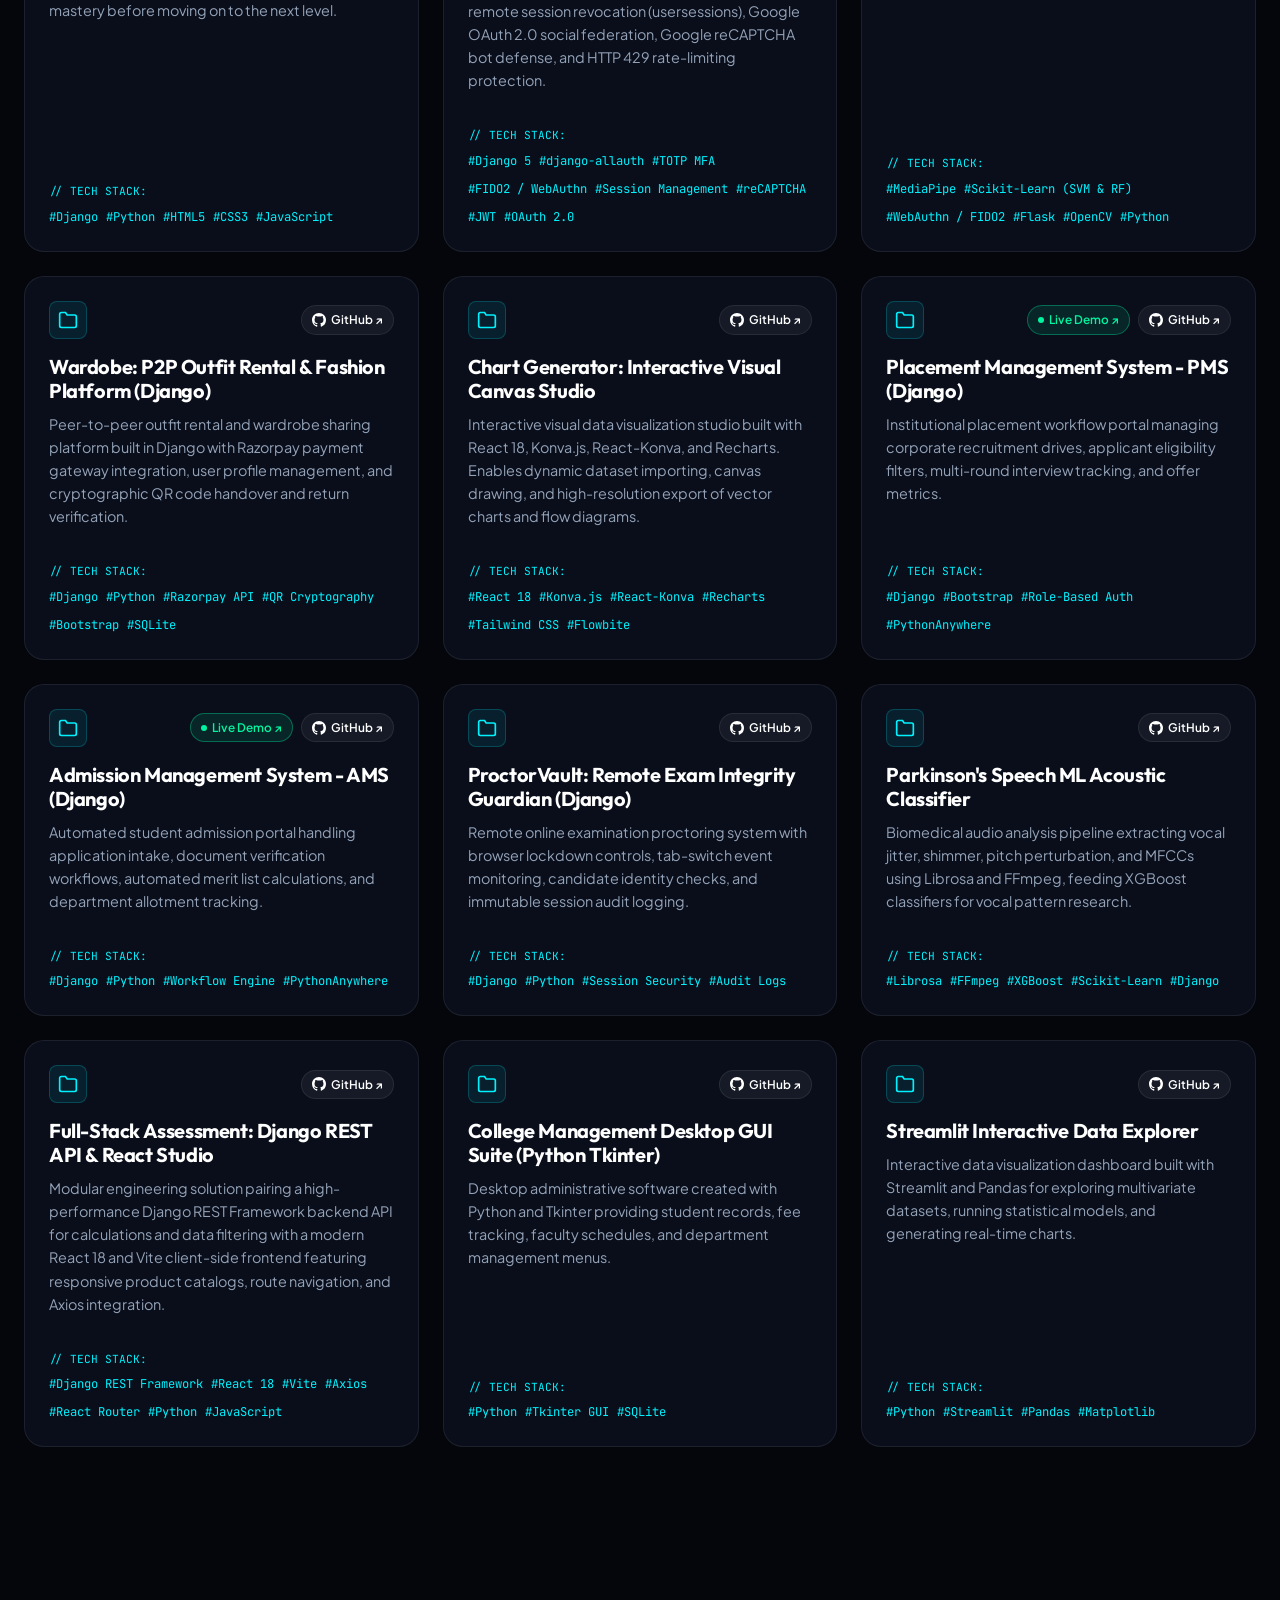
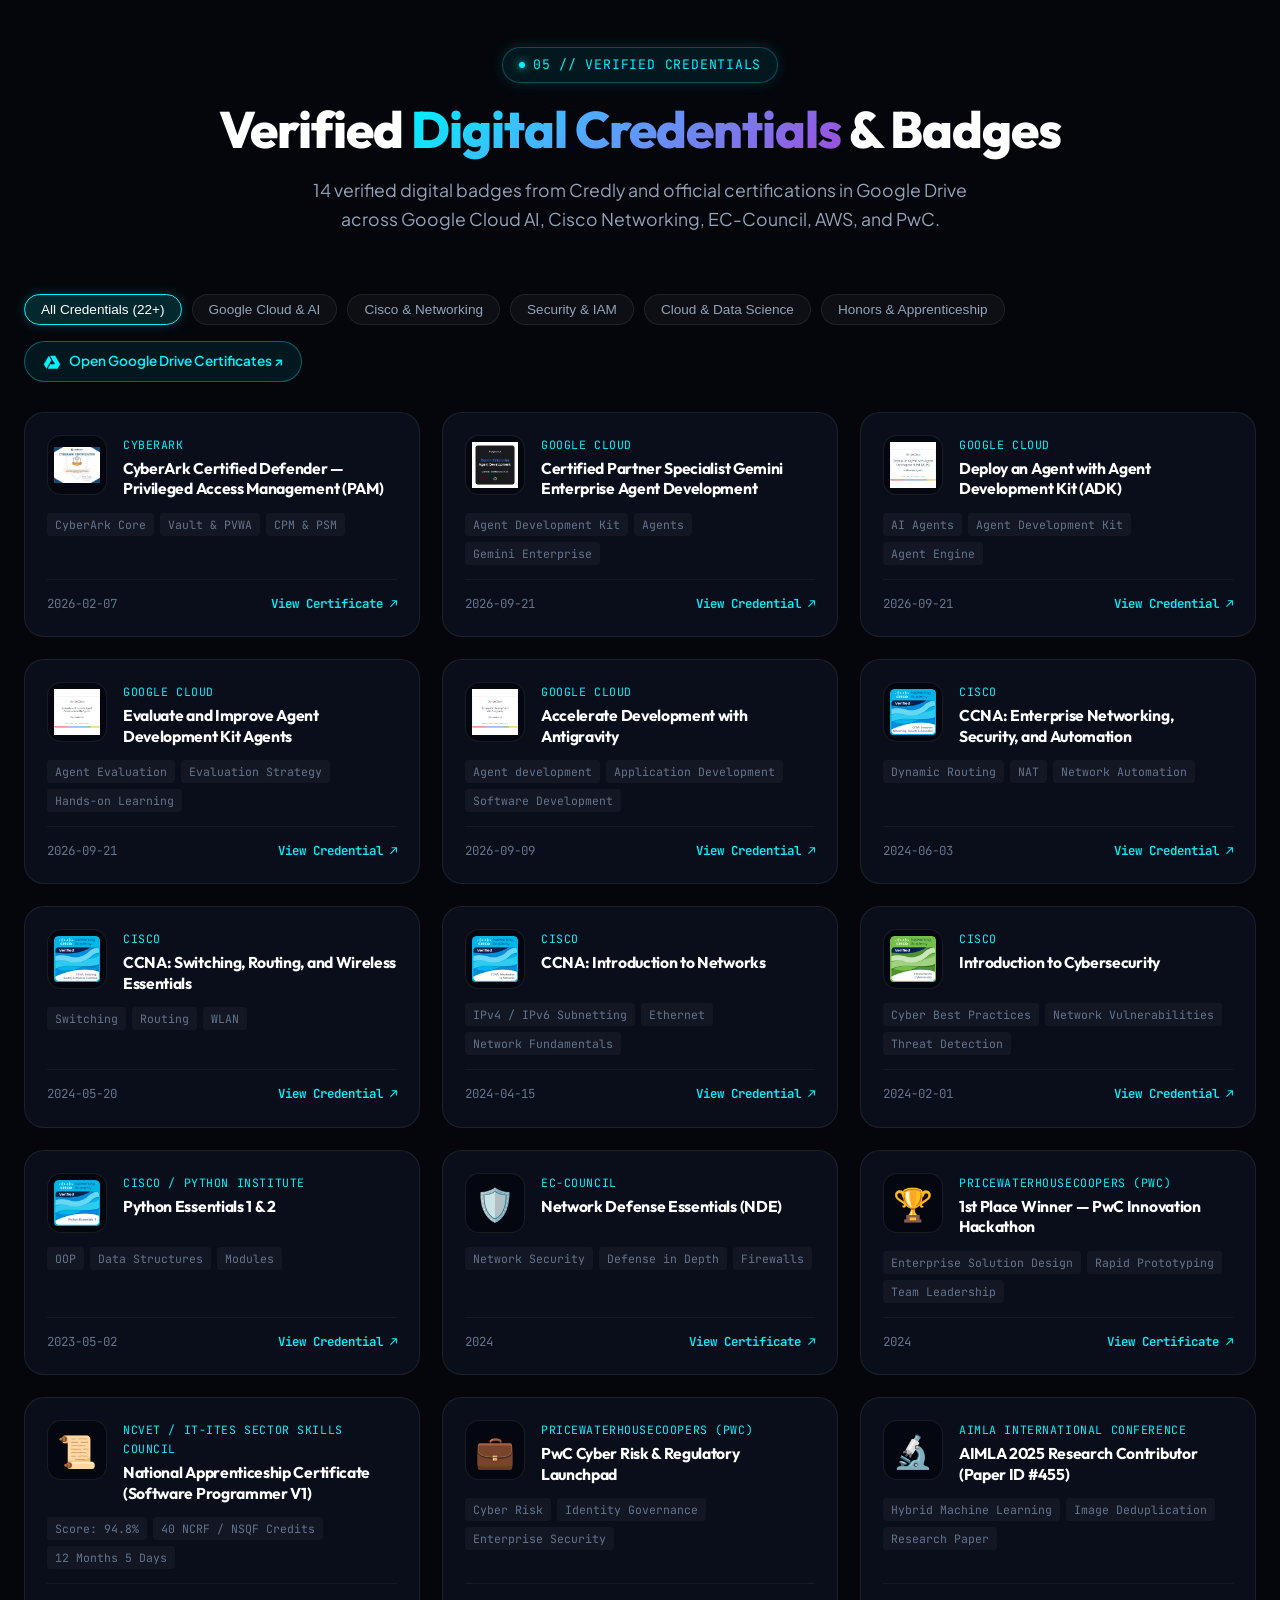
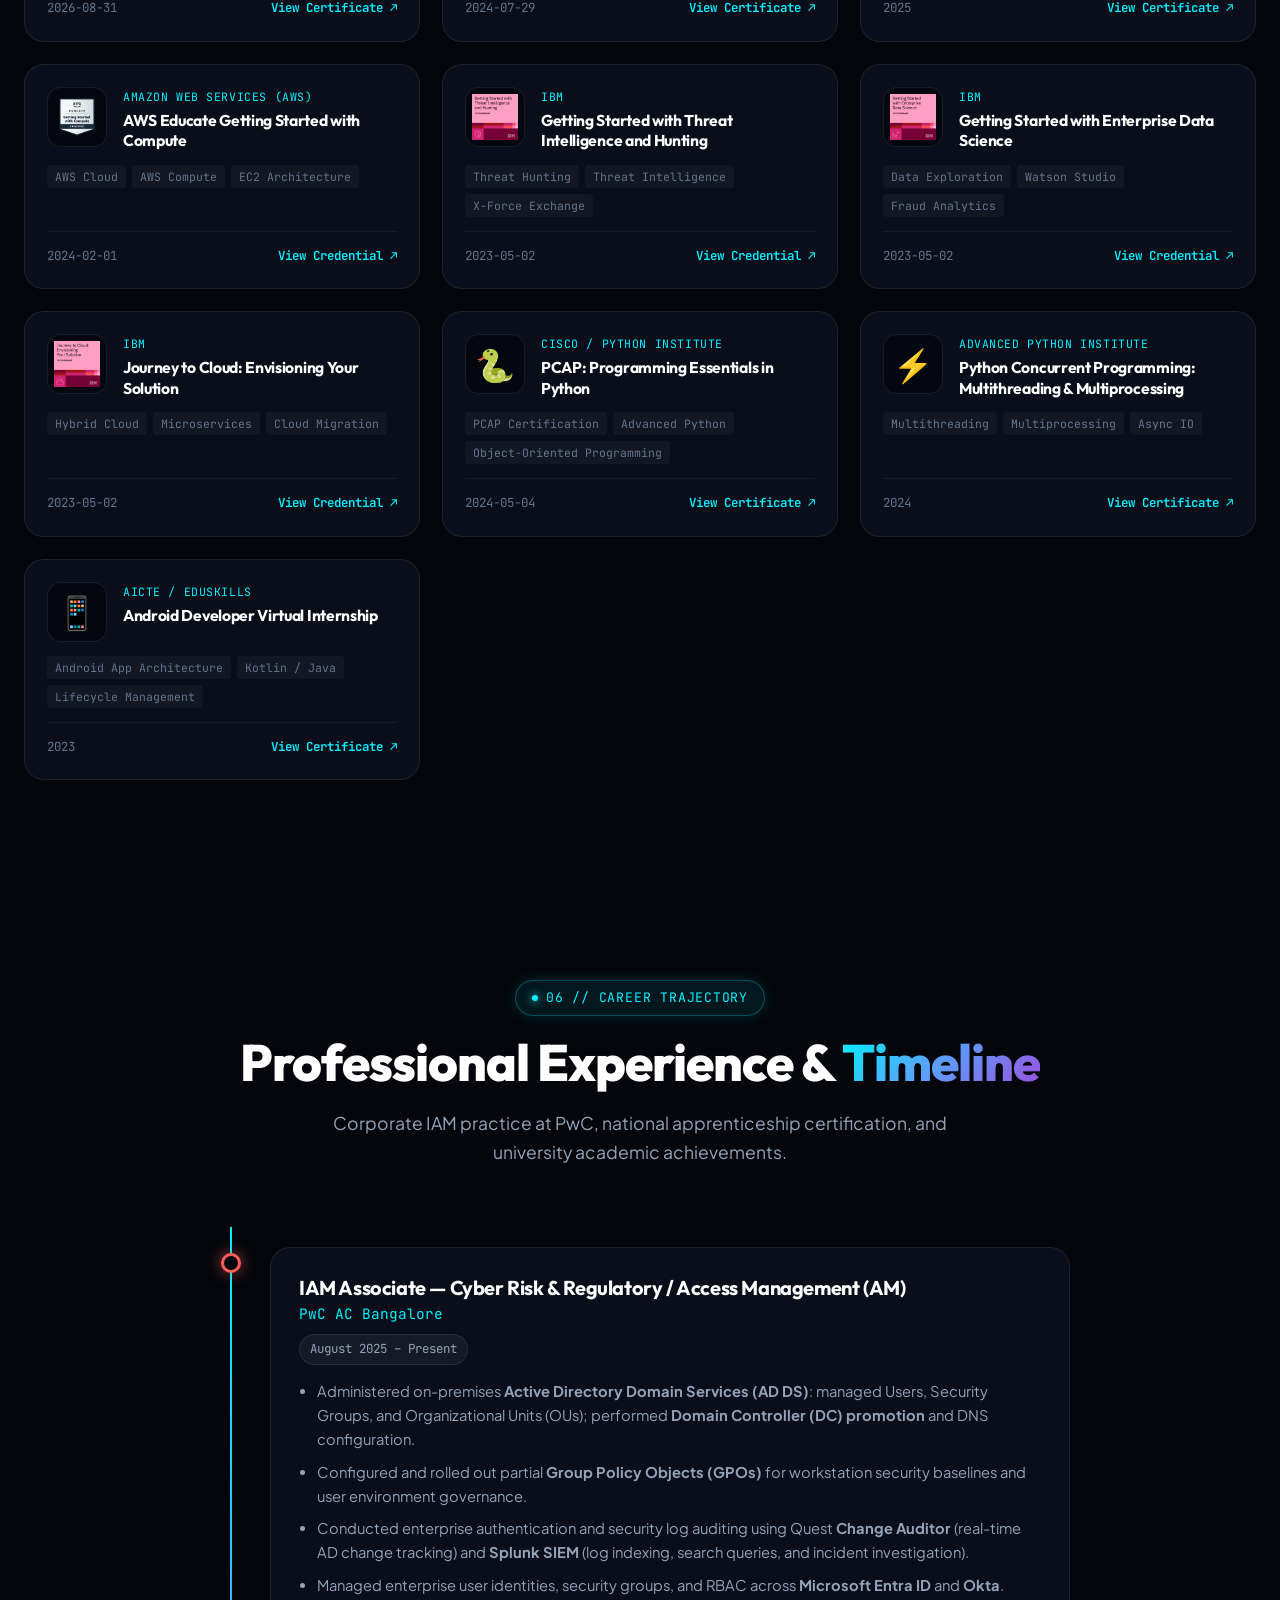
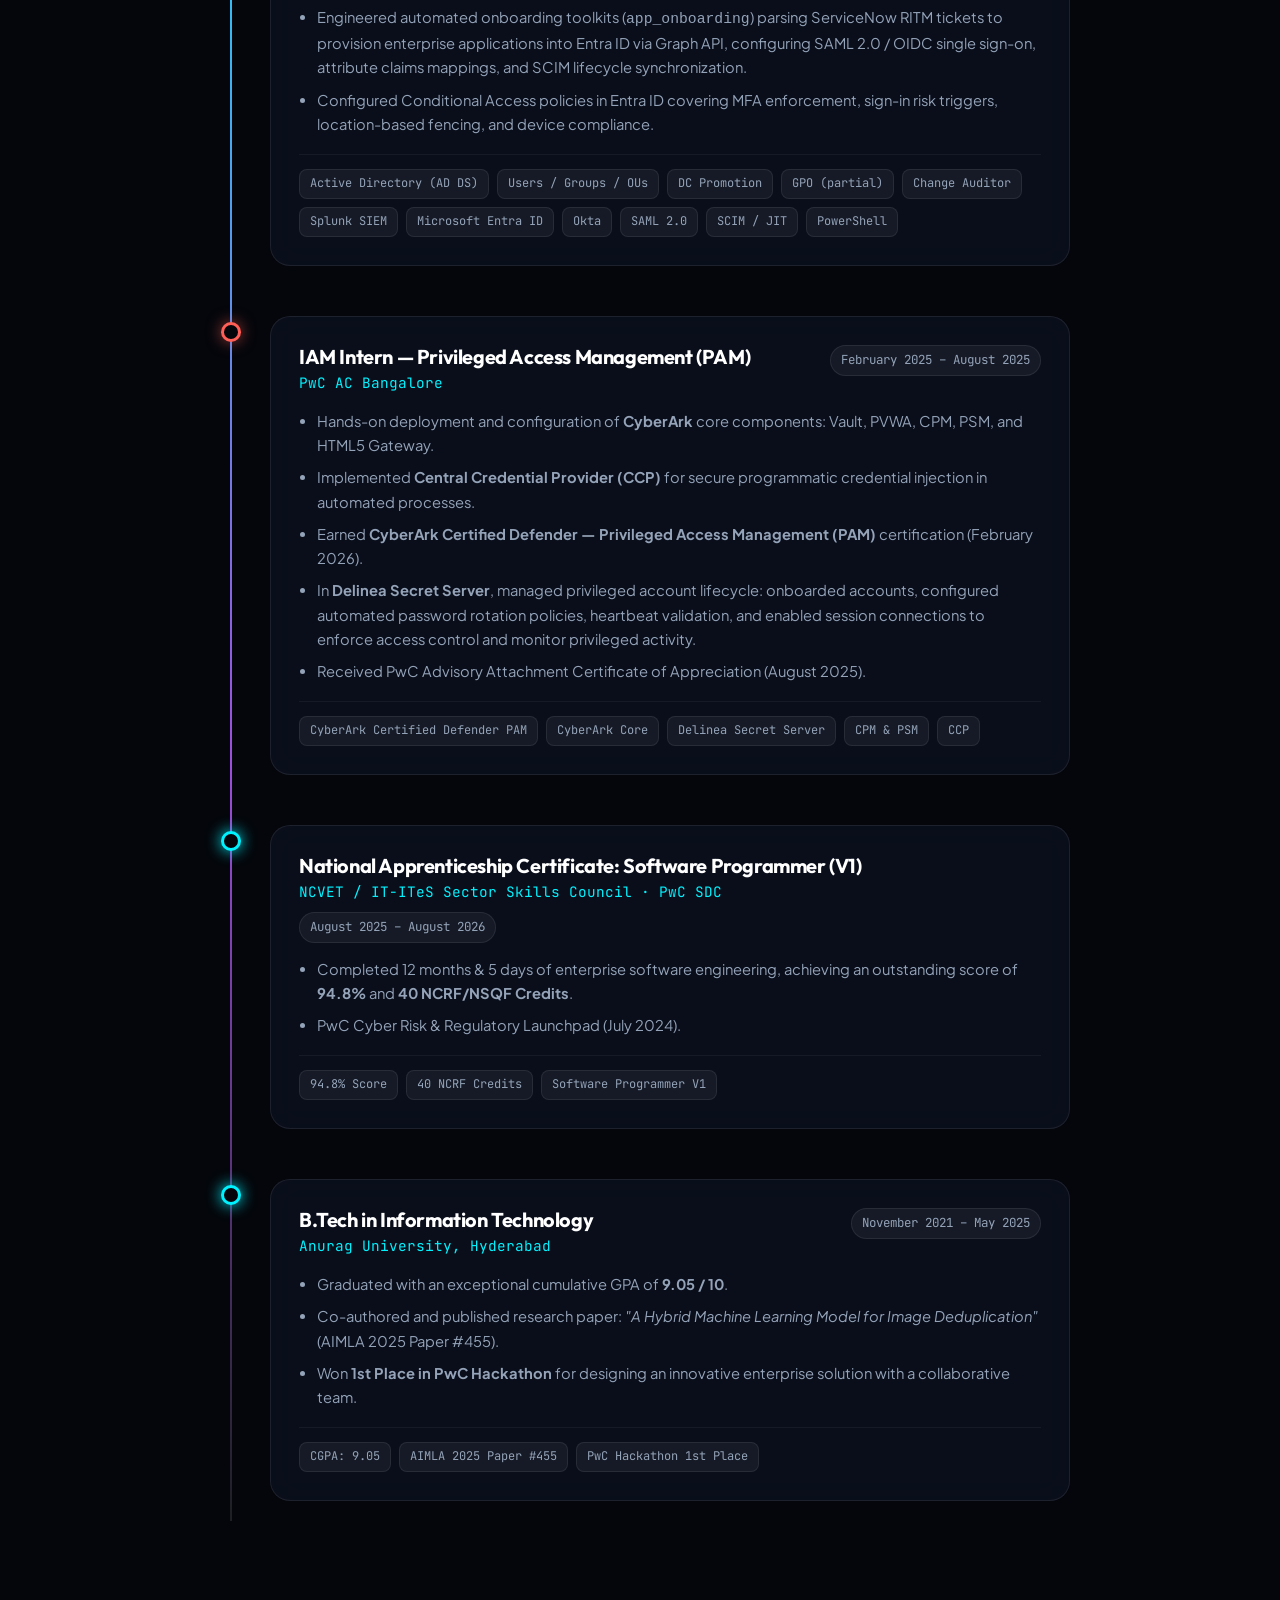
==== commit eff10cdb: "feat: real resume project descriptions, removed all monorepo mentions, added Defender PAM cert, Deli" ====
--- a/index.html
+++ b/index.html
@@ -110,22 +110,13 @@
     <section class="hero-section" id="hero">
       <div class="container hero-grid">
         <div class="hero-content">
-          <!-- Elevated Top GitHub Profile Bar -->
-          <div class="hero-github-lead-card">
-            <a href="https://github.com/shivaganesh22" target="_blank" rel="noopener" class="hero-gh-chip" onclick="window.soundEngine?.playClick()">
-              <img src="https://avatars.githubusercontent.com/u/71806997?v=4" alt="Dornala Shiva Ganesh" class="gh-avatar-mini" />
-              <div class="gh-info-mini">
-                <span class="gh-handle">github.com/shivaganesh22</span>
-                <span class="gh-status">Public & Monorepo Repositories ↗</span>
-              </div>
-              <span class="gh-pro-tag">PRO</span>
-            </a>
+          <div class="hero-badge-wrap">
             <div class="status-pill">
               <span class="pulse-dot"></span>
               <span>IAM Associate · PwC Cyber Risk & Regulatory</span>
             </div>
             <div class="role-pill">
-              <span>⚡ Full-Stack & Systems Security</span>
+              <span>⚡ Full-Stack Developer & Security Engineer</span>
             </div>
           </div>
 
@@ -346,29 +337,31 @@
             </div>
           </div>
 
-          <!-- Card 2: Android Internals & Reverse Engineering -->
+          <!-- Card 2: Reverse Engineering & Android Internals -->
           <div class="skill-category-card" data-tilt>
             <div class="skill-card-header">
               <div class="skill-category-icon" style="color: var(--accent-cyan); border-color: rgba(0, 242, 254, 0.3); background: rgba(0, 242, 254, 0.08);">
                 🔓
               </div>
               <div>
-                <h3 class="skill-category-title">Android Internals & Reverse Eng.</h3>
-                <span class="mono text-muted" style="font-size: 0.75rem;">// RUNTIME HOOKING & FIRMWARE</span>
+                <h3 class="skill-category-title">Reverse Engineering & Mobile Internals</h3>
+                <span class="mono text-muted" style="font-size: 0.75rem;">// DYNAMIC HOOKING, SMALI PATCHING & FIRMWARE</span>
               </div>
             </div>
             <p class="skill-category-desc">
-              Firmware-level mobile manipulation, bootloader unlocking, root customization, DEX/Smali patching, and dynamic client-side security bypasses.
+              Deep reverse engineering and mobile internals: APK decompilation via APKTool and JADX, DEX/Smali bytecode instrumentation, runtime method hooking via Frida and Objection, SSL pinning bypass, bootloader unlocking (Fastboot/ADB), custom ROM and recovery flashing (TWRP/OrangeFox), Android rooting (Magisk/KernelSU/Zygisk cloaking), app binning, and subscription/payment logic analysis.
             </p>
             <div class="skill-tags-cloud">
+              <span class="skill-pill-badge highlight">Reverse Engineering (Smali & DEX)</span>
+              <span class="skill-pill-badge highlight">APKTool & JADX Decompilation</span>
+              <span class="skill-pill-badge highlight">Runtime Hooking (Frida & Objection)</span>
+              <span class="skill-pill-badge highlight">SSL Pinning Bypass</span>
+              <span class="skill-pill-badge highlight">App Binning & Free Trial Bypasses</span>
+              <span class="skill-pill-badge highlight">Payment & Subscription Logic Analysis</span>
               <span class="skill-pill-badge highlight">Bootloader Unlocking (Fastboot/ADB)</span>
               <span class="skill-pill-badge highlight">Custom ROMs & Recovery (TWRP / OrangeFox)</span>
               <span class="skill-pill-badge highlight">Android Rooting (Magisk / KernelSU)</span>
               <span class="skill-pill-badge highlight">Zygisk & Root Cloaking</span>
-              <span class="skill-pill-badge highlight">APK Modding & Smali Instrumentation</span>
-              <span class="skill-pill-badge highlight">SSL Pinning Bypass (Frida / Objection)</span>
-              <span class="skill-pill-badge highlight">App Binning & Free Trial Bypasses</span>
-              <span class="skill-pill-badge highlight">Payment Logic & Subscription Analysis</span>
             </div>
           </div>
 
@@ -379,23 +372,25 @@
                 🛡️
               </div>
               <div>
-                <h3 class="skill-category-title">Enterprise IAM & Active Directory (AD)</h3>
-                <span class="mono text-muted" style="font-size: 0.75rem;">// AD DS, AUDITING & PAM GOVERNANCE (PwC)</span>
+                <h3 class="skill-category-title">Enterprise IAM, PAM & Active Directory (AD)</h3>
+                <span class="mono text-muted" style="font-size: 0.75rem;">// DELINEA SECRET SERVER, CYBERARK PAM & AD DS</span>
               </div>
             </div>
             <p class="skill-category-desc">
-              On-prem Active Directory Domain Services (AD DS) administration: Users, Groups, OUs, Domain Controller (DC) promotion, and Group Policy Objects (GPO partial). Enterprise event auditing with Quest Change Auditor and Splunk SIEM log indexing. Microsoft Entra ID and Okta cloud federation, SCIM user provisioning, and CyberArk PAM privileged secret management.
+              Enterprise Privileged Access Management (PAM) across Delinea Secret Server and CyberArk. On-prem Active Directory Domain Services (AD DS) administration: Users, Groups, OUs, Domain Controller (DC) promotion, and Group Policy Objects (GPO partial). Enterprise security log auditing with Quest Change Auditor and Splunk SIEM log indexing. Cloud identity governance across Microsoft Entra ID and Okta (SAML 2.0, OIDC, SCIM, Conditional Access, Graph API automation).
             </p>
             <div class="skill-tags-cloud">
+              <span class="skill-pill-badge iam">Delinea Secret Server</span>
+              <span class="skill-pill-badge iam">CyberArk Certified Defender PAM</span>
+              <span class="skill-pill-badge iam">CyberArk PAM (Vault, PVWA, CPM, PSM, CCP)</span>
               <span class="skill-pill-badge iam">Active Directory (AD DS)</span>
               <span class="skill-pill-badge iam">Users, Groups & OUs</span>
               <span class="skill-pill-badge iam">DC Promotion & DNS</span>
               <span class="skill-pill-badge iam">Group Policy Objects (GPO partial)</span>
-              <span class="skill-pill-badge iam">Change Auditor Logs</span>
-              <span class="skill-pill-badge iam">Splunk SIEM (Log Indexing)</span>
+              <span class="skill-pill-badge iam">Quest Change Auditor Logs</span>
+              <span class="skill-pill-badge iam">Splunk SIEM (Log Indexing & Analysis)</span>
               <span class="skill-pill-badge iam">Microsoft Entra ID (Azure AD)</span>
               <span class="skill-pill-badge iam">Okta Identity Cloud</span>
-              <span class="skill-pill-badge iam">CyberArk PAM (Vault, PVWA, CPM, PSM)</span>
               <span class="skill-pill-badge iam">SAML 2.0 & OIDC Federation</span>
               <span class="skill-pill-badge iam">SCIM Automated Provisioning & JIT</span>
               <span class="skill-pill-badge iam">PowerShell & Python IAM Automation</span>
@@ -596,15 +591,16 @@
               <ul class="timeline-body-list">
                 <li>Hands-on deployment and configuration of <strong>CyberArk</strong> core components: Vault, PVWA, CPM, PSM, and HTML5 Gateway.</li>
                 <li>Implemented <strong>Central Credential Provider (CCP)</strong> for secure programmatic credential injection in automated processes.</li>
-                <li>Configured automated password rotation policies via CPM, enabled session monitoring through PSM, and managed privileged account lifecycles in <strong>Delinea Secret Server</strong>.</li>
+                <li>Earned <strong>CyberArk Certified Defender — Privileged Access Management (PAM)</strong> certification (February 2026).</li>
+                <li>In <strong>Delinea Secret Server</strong>, managed privileged account lifecycle: onboarded accounts, configured automated password rotation policies, heartbeat validation, and enabled session connections to enforce access control and monitor privileged activity.</li>
                 <li>Received PwC Advisory Attachment Certificate of Appreciation (August 2025).</li>
               </ul>
               <div class="timeline-tools-strip">
+                <span class="tech-chip">CyberArk Certified Defender PAM</span>
                 <span class="tech-chip">CyberArk Core</span>
-                <span class="tech-chip">CPM</span>
-                <span class="tech-chip">PSM</span>
+                <span class="tech-chip">Delinea Secret Server</span>
+                <span class="tech-chip">CPM & PSM</span>
                 <span class="tech-chip">CCP</span>
-                <span class="tech-chip">Delinea Secret Server</span>
               </div>
             </div>
           </div>
@@ -716,7 +712,7 @@
       </div>
 
       <div class="footer-bottom">
-        <span>© 2026 Shiva Ganesh (Dornala Shiva Ganesh). All Rights Reserved.</span>
+        <span>© 2026 Shiva Ganesh (Dornala Shiva Ganesh). All Rights Reserved. · Built with Anti gravity</span>
         <div class="footer-domains">
           <span class="domain-pill">shivaganesh.net</span>
         </div>
--- a/css/components.css
+++ b/css/components.css
@@ -1081,67 +1081,6 @@
   border-top: 1px solid rgba(255, 255, 255, 0.08);
 }
 
-/* Elevated GitHub Lead Profile Card */
-.hero-github-lead-card {
-  display: flex;
-  flex-wrap: wrap;
-  align-items: center;
-  gap: 12px;
-  margin-bottom: 14px;
-}
-
-.hero-gh-chip {
-  display: inline-flex;
-  align-items: center;
-  gap: 10px;
-  background: rgba(255, 255, 255, 0.05);
-  border: 1px solid rgba(0, 242, 254, 0.3);
-  padding: 6px 14px 6px 8px;
-  border-radius: var(--radius-full);
-  text-decoration: none;
-  transition: all var(--transition-fast);
-}
-
-.hero-gh-chip:hover {
-  background: rgba(0, 242, 254, 0.12);
-  border-color: var(--accent-cyan);
-  transform: translateY(-2px);
-  box-shadow: 0 4px 18px rgba(0, 242, 254, 0.2);
-}
-
-.gh-avatar-mini {
-  width: 28px;
-  height: 28px;
-  border-radius: 50%;
-  border: 1px solid var(--accent-cyan);
-}
-
-.gh-info-mini {
-  display: flex;
-  flex-direction: column;
-}
-
-.gh-handle {
-  font-family: var(--font-mono);
-  font-size: 0.78rem;
-  font-weight: 600;
-  color: var(--text-white);
-}
-
-.gh-status {
-  font-size: 0.68rem;
-  color: var(--accent-cyan);
-}
-
-.gh-pro-tag {
-  background: linear-gradient(135deg, #ff007f, #7928ca);
-  color: #fff;
-  font-size: 0.62rem;
-  font-weight: 700;
-  padding: 2px 6px;
-  border-radius: var(--radius-sm);
-  letter-spacing: 0.05em;
-}
 
 .btn-live-pill.backend {
   background: rgba(0, 242, 254, 0.08);
--- a/css/responsive.css
+++ b/css/responsive.css
@@ -127,6 +127,37 @@
   }
 }
 
+@media (max-width: 768px) {
+  .skills-grid {
+    grid-template-columns: 1fr;
+  }
+
+  .flagship-top-header {
+    flex-direction: column;
+    align-items: flex-start;
+    gap: 14px;
+  }
+
+  .flagship-links-group {
+    width: 100%;
+    flex-wrap: wrap;
+    gap: 8px;
+  }
+
+  .flagship-card-inner {
+    padding: 24px 18px;
+  }
+
+  .flagship-highlights-grid {
+    grid-template-columns: 1fr;
+  }
+
+  .hero-social-strip {
+    flex-wrap: wrap;
+    gap: 8px;
+  }
+}
+
 @media (max-width: 480px) {
   .hero-actions {
     flex-direction: column;
@@ -137,12 +168,28 @@
     width: 100%;
   }
 
-  .flagship-content-side {
-    padding: 24px;
-  }
-
-  .iam-studio-box {
-    padding: 20px;
+  .hero-name {
+    font-size: 2.4rem;
+  }
+
+  .hero-stats-grid {
+    grid-template-columns: repeat(2, 1fr);
+    gap: 10px;
+  }
+
+  .stat-item {
+    padding: 12px 14px;
+  }
+
+  .stat-num {
+    font-size: 1.5rem;
+  }
+
+  .flagship-links-group a {
+    flex: 1;
+    min-width: 120px;
+    text-align: center;
+    justify-content: center;
   }
 
   .terminal-window {
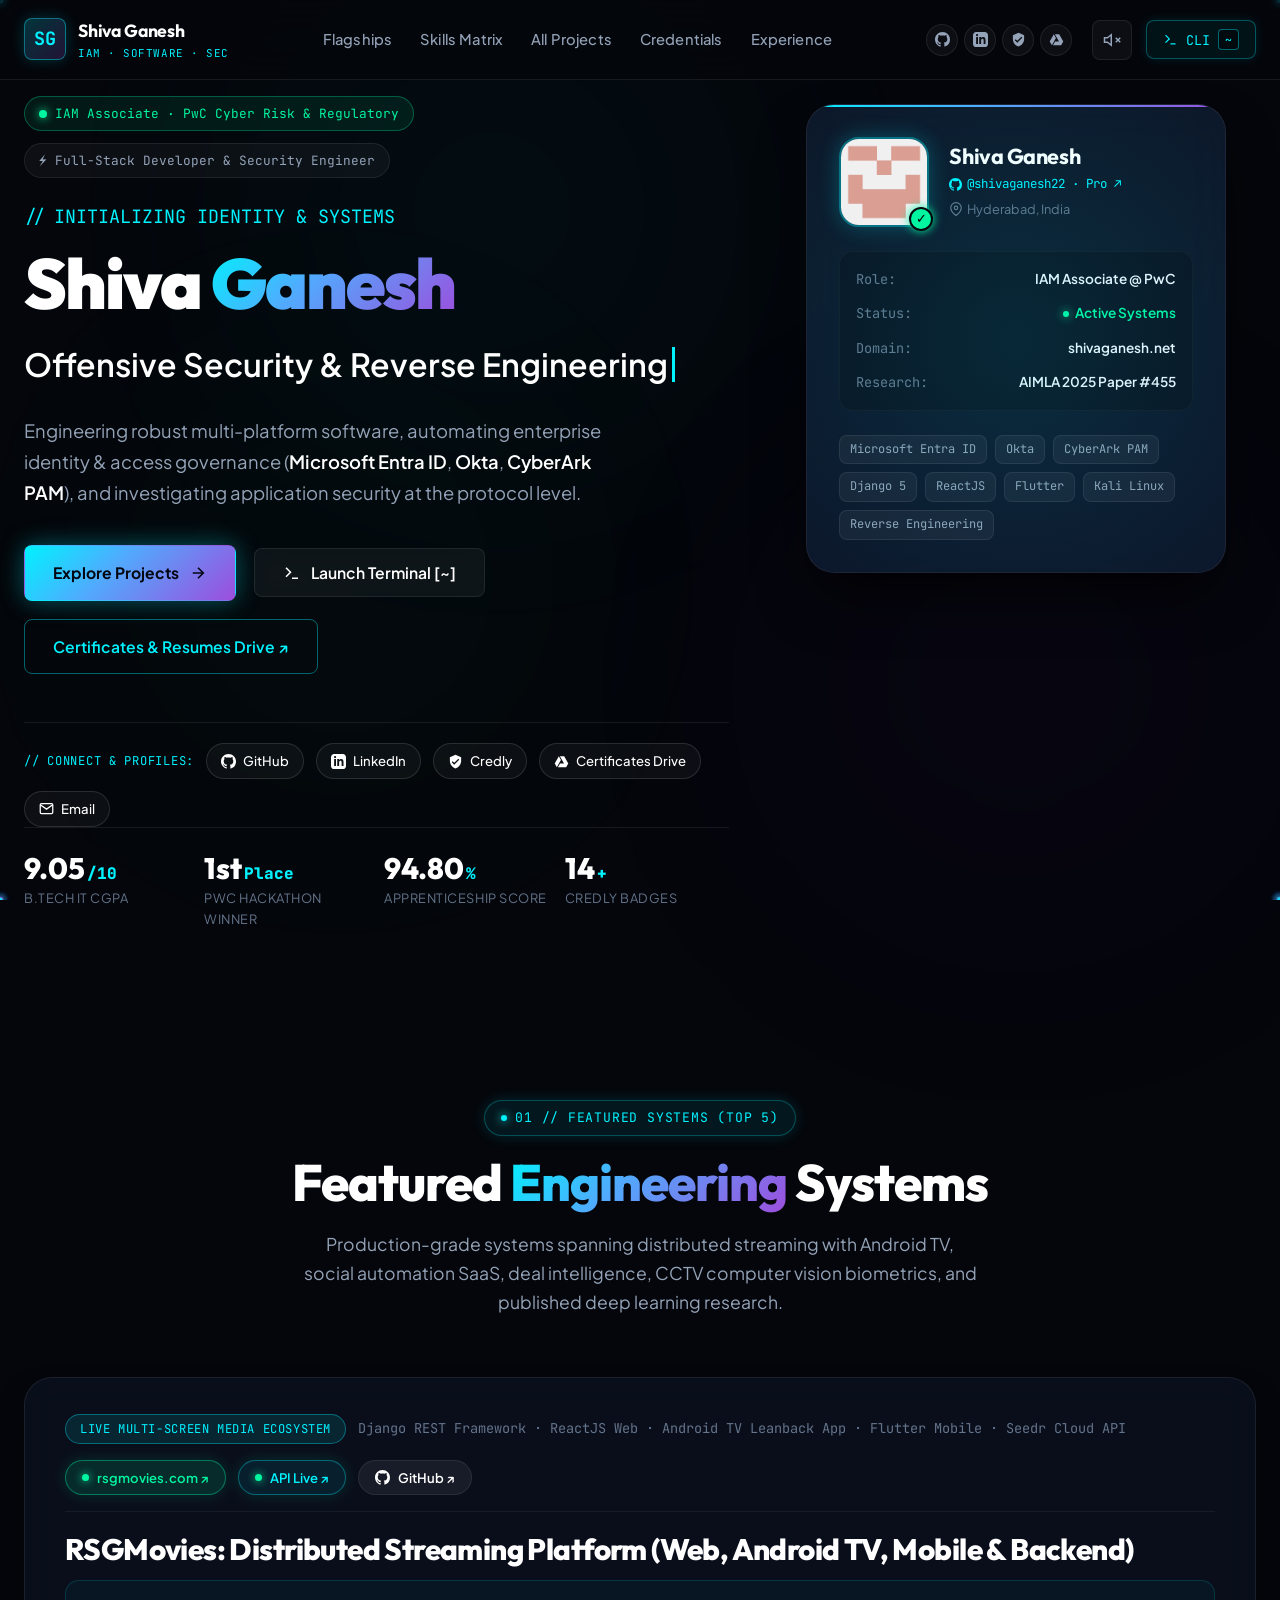
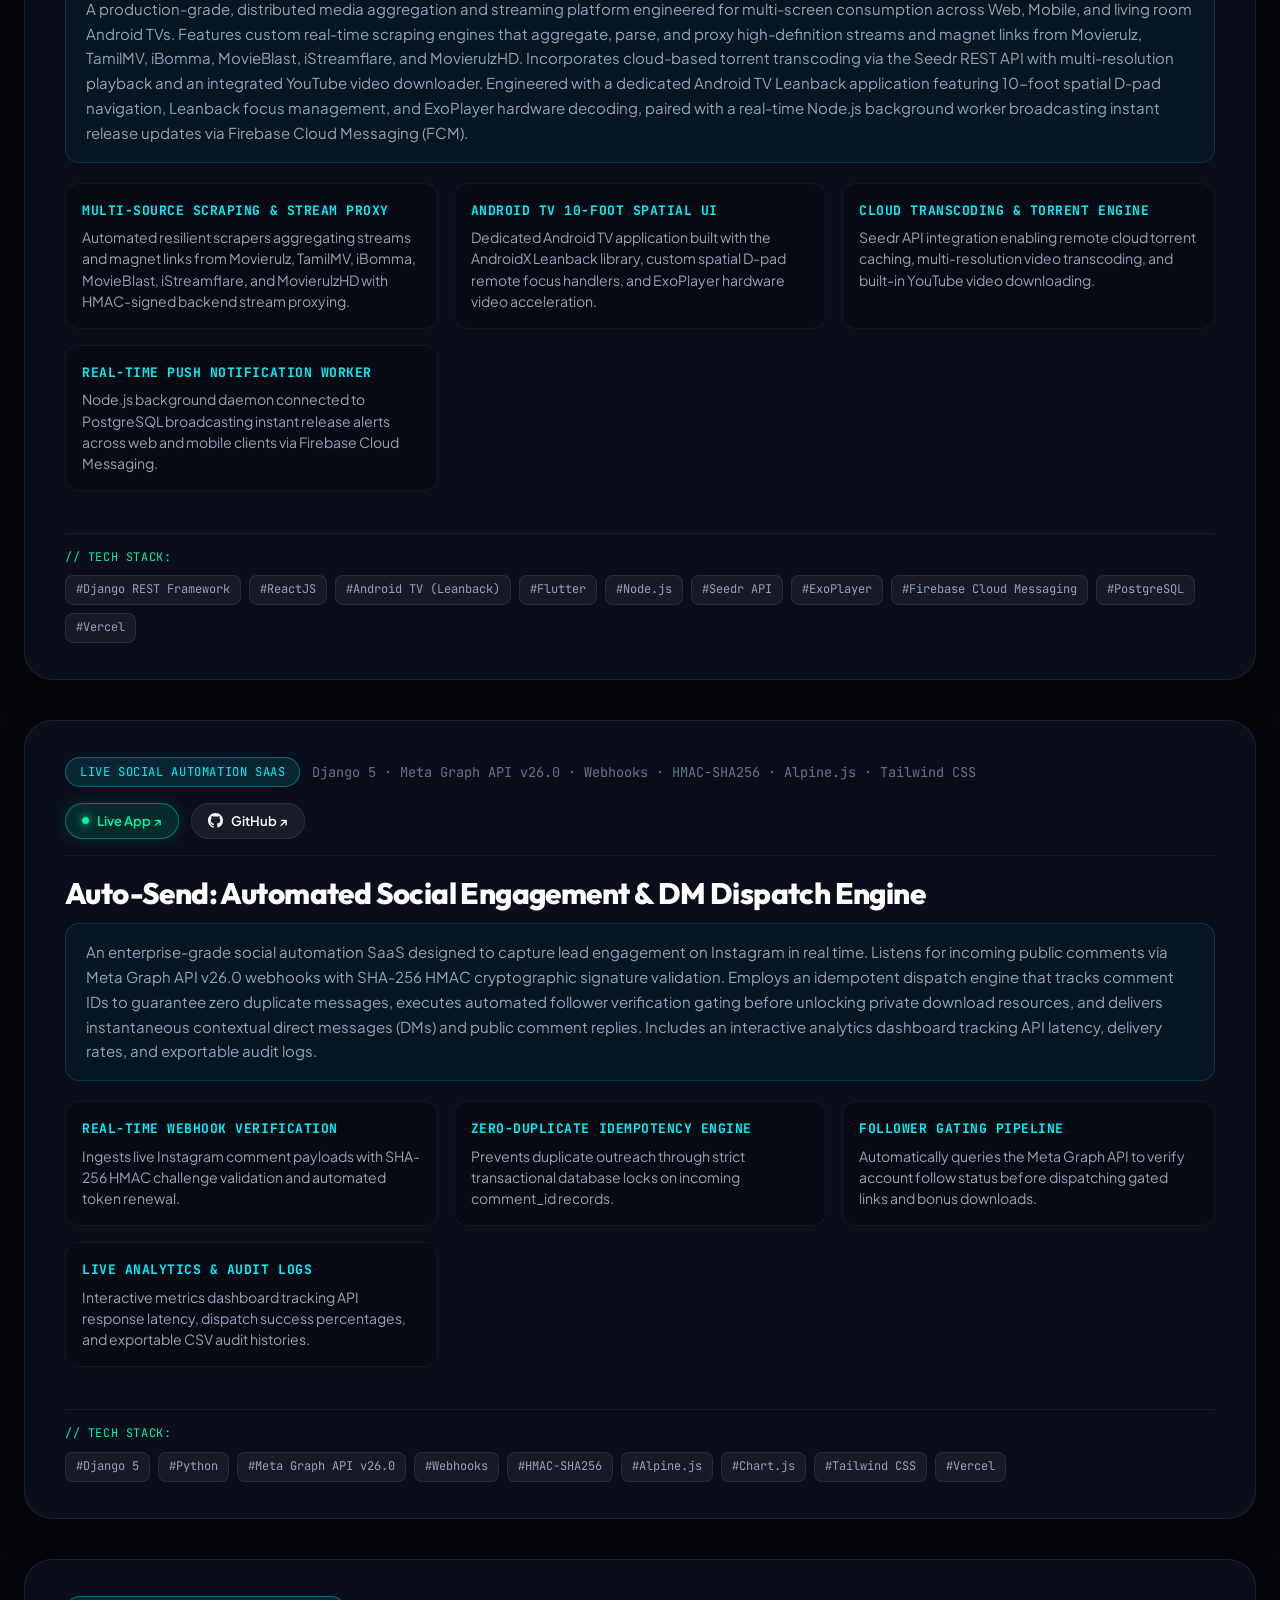
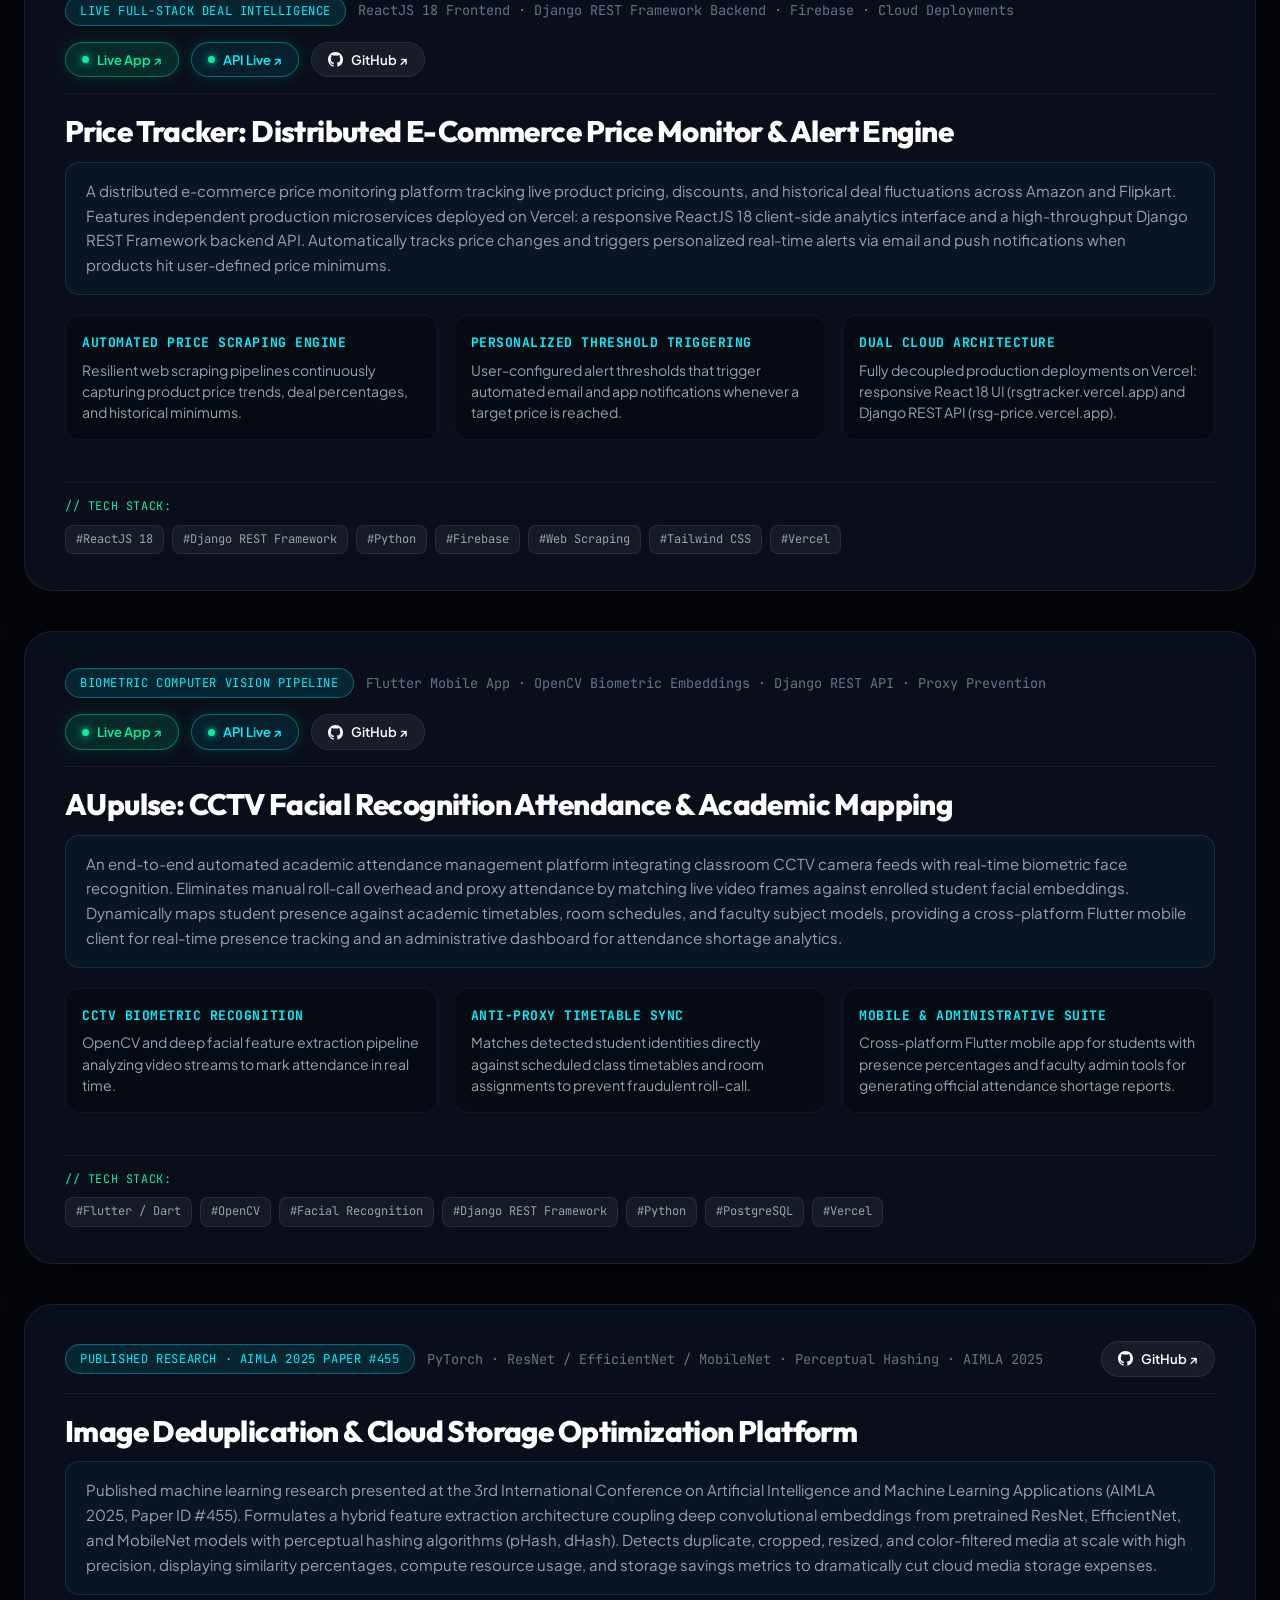
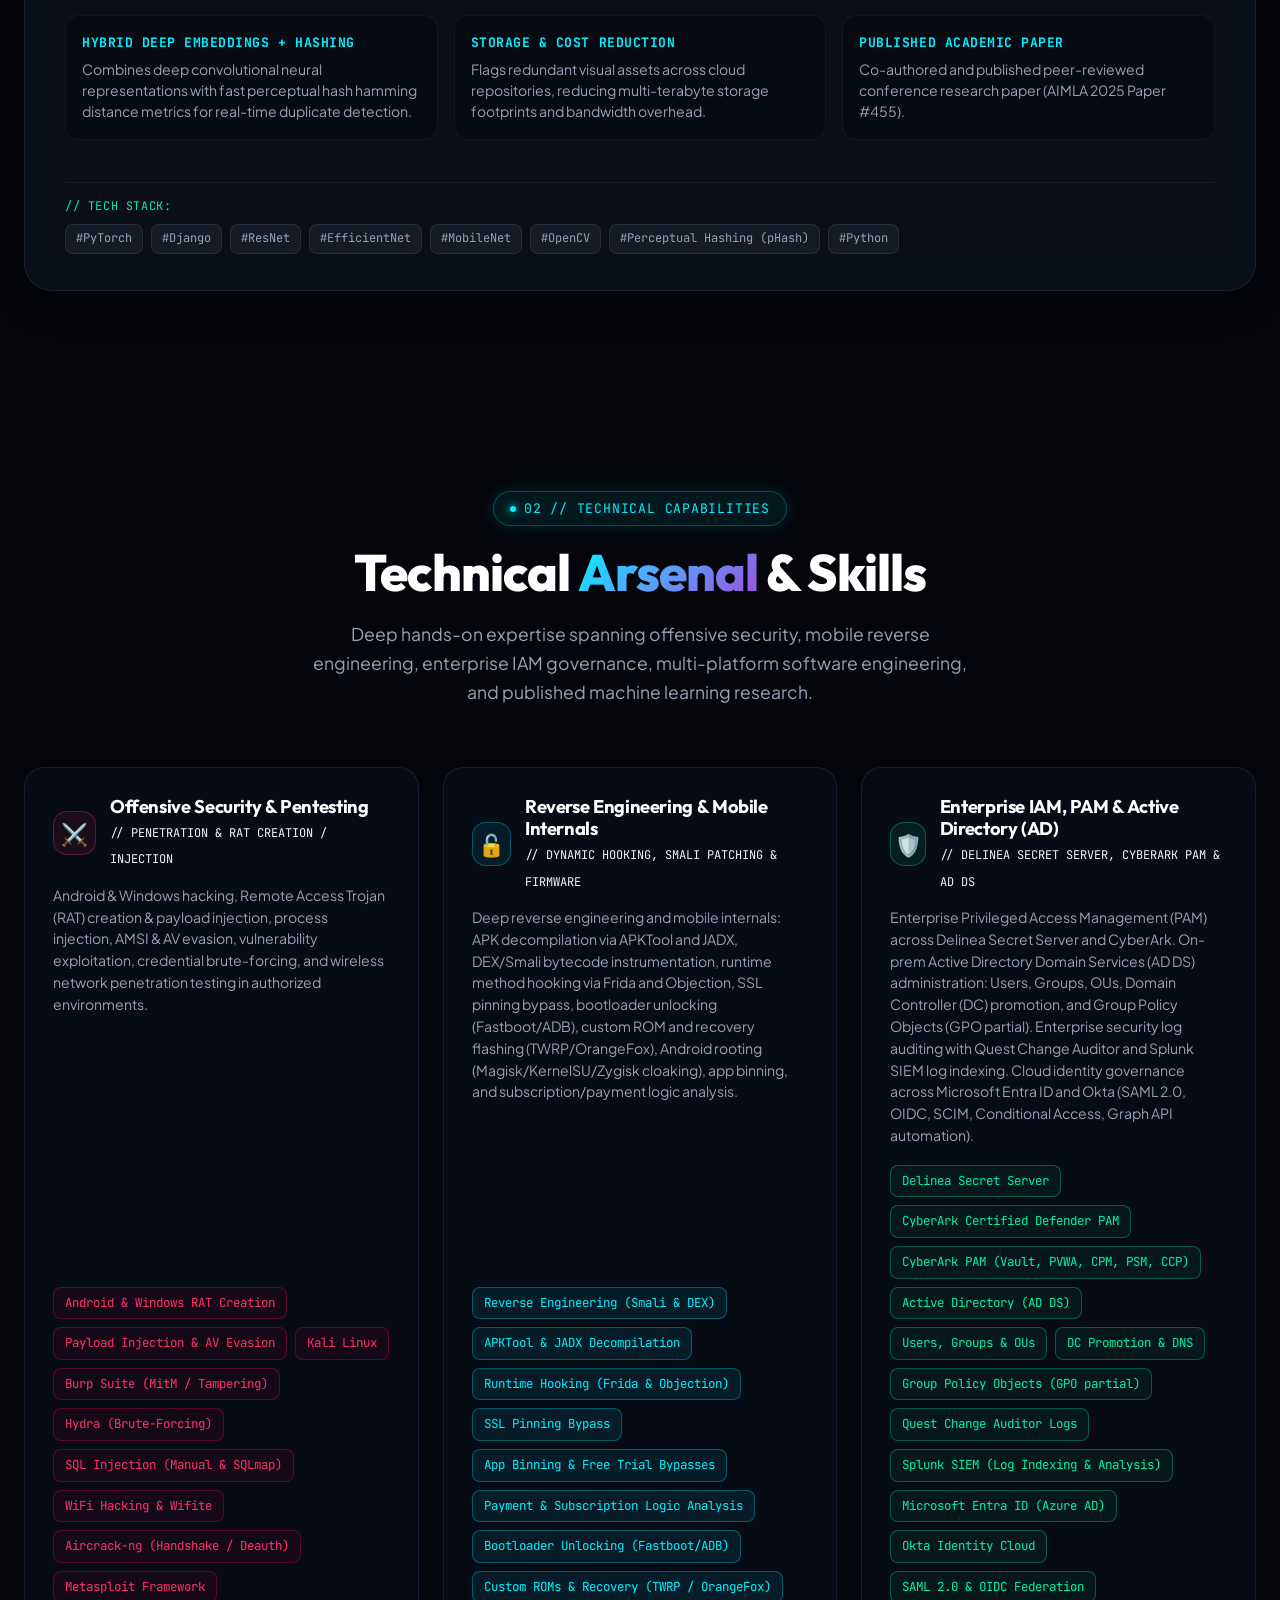
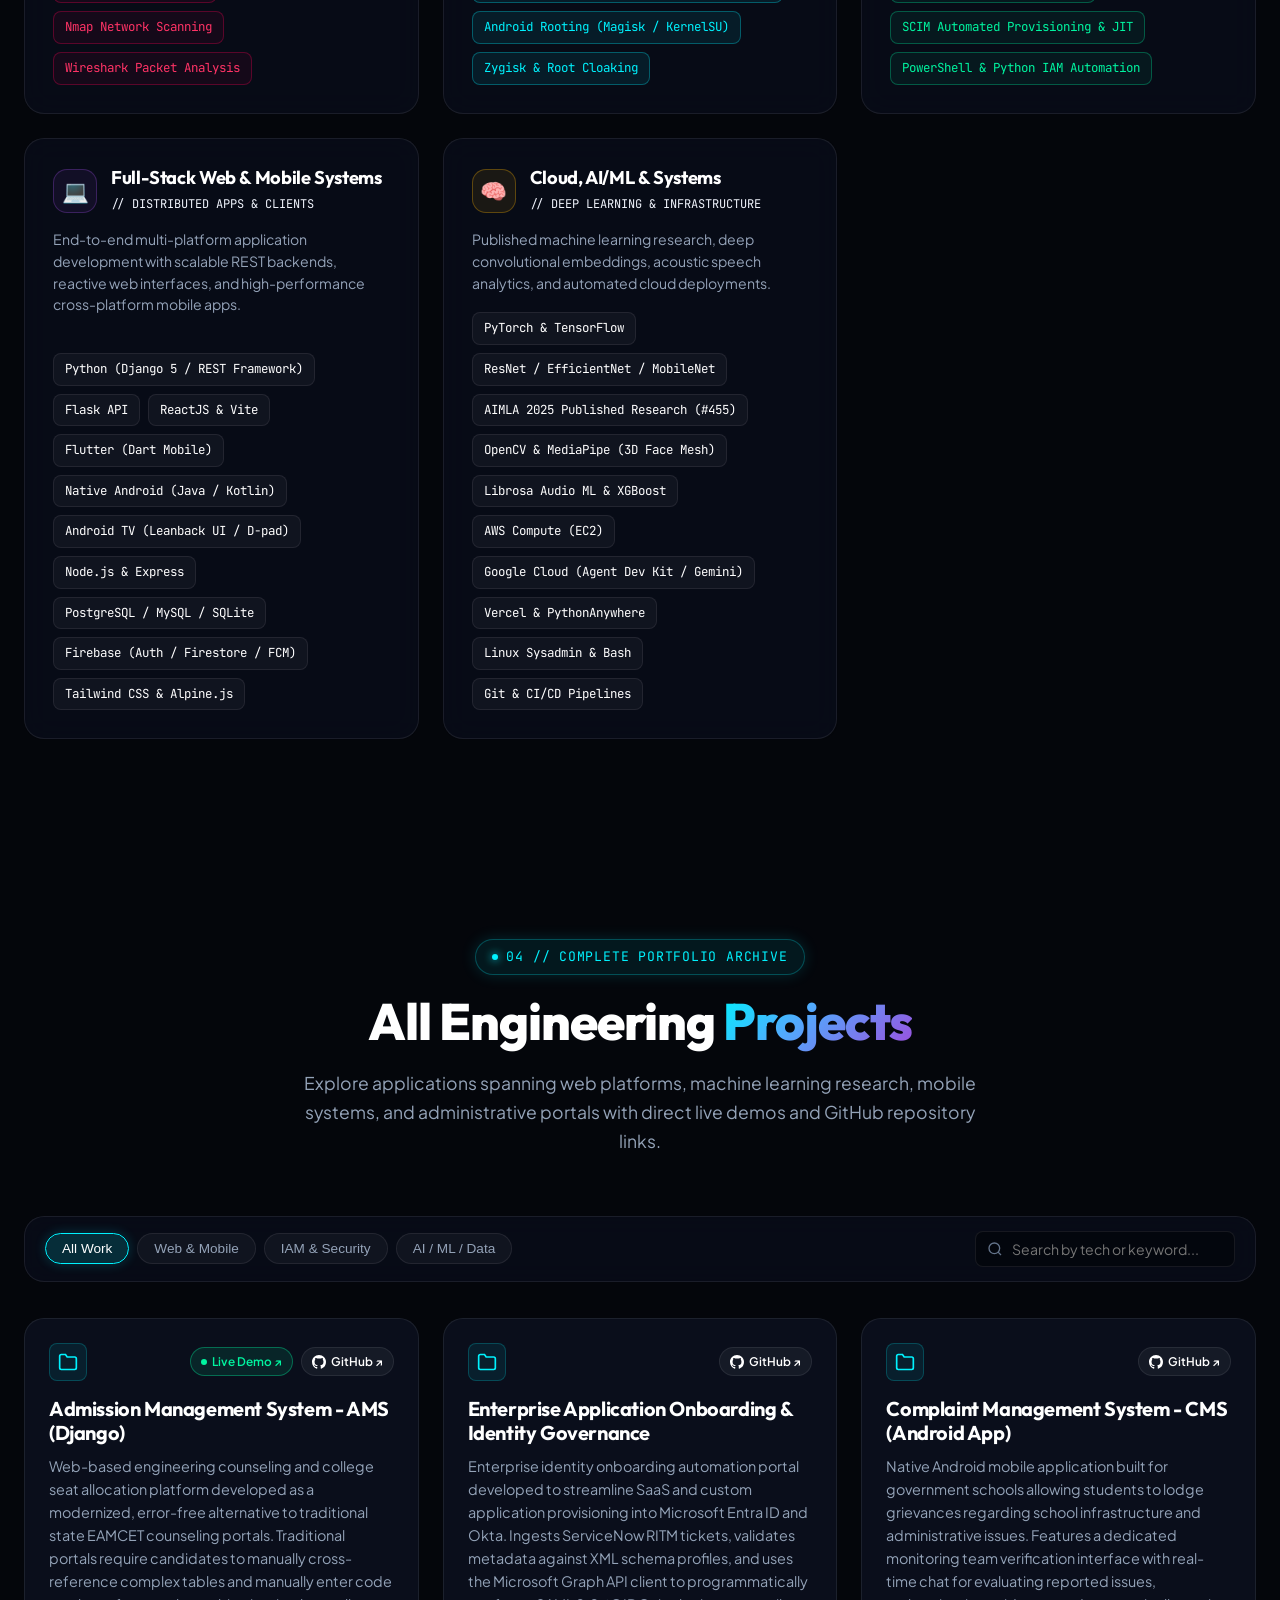
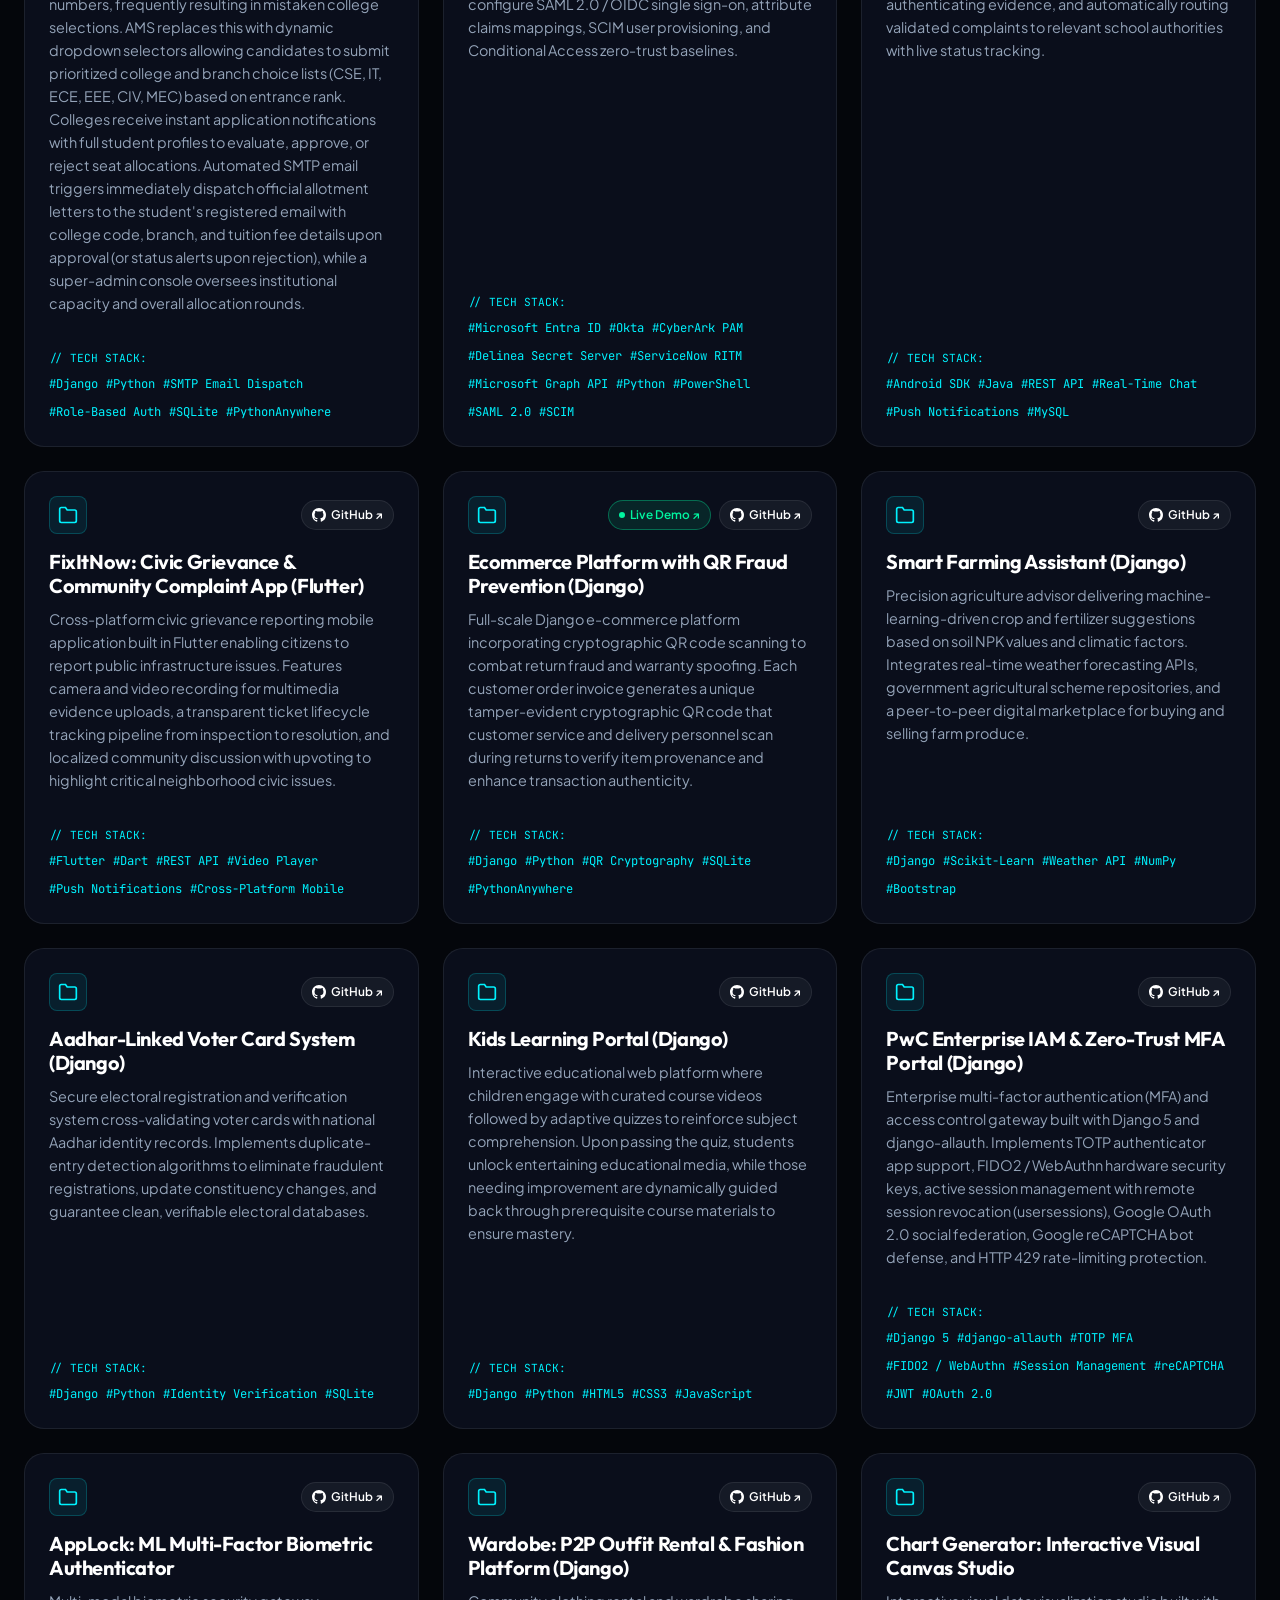
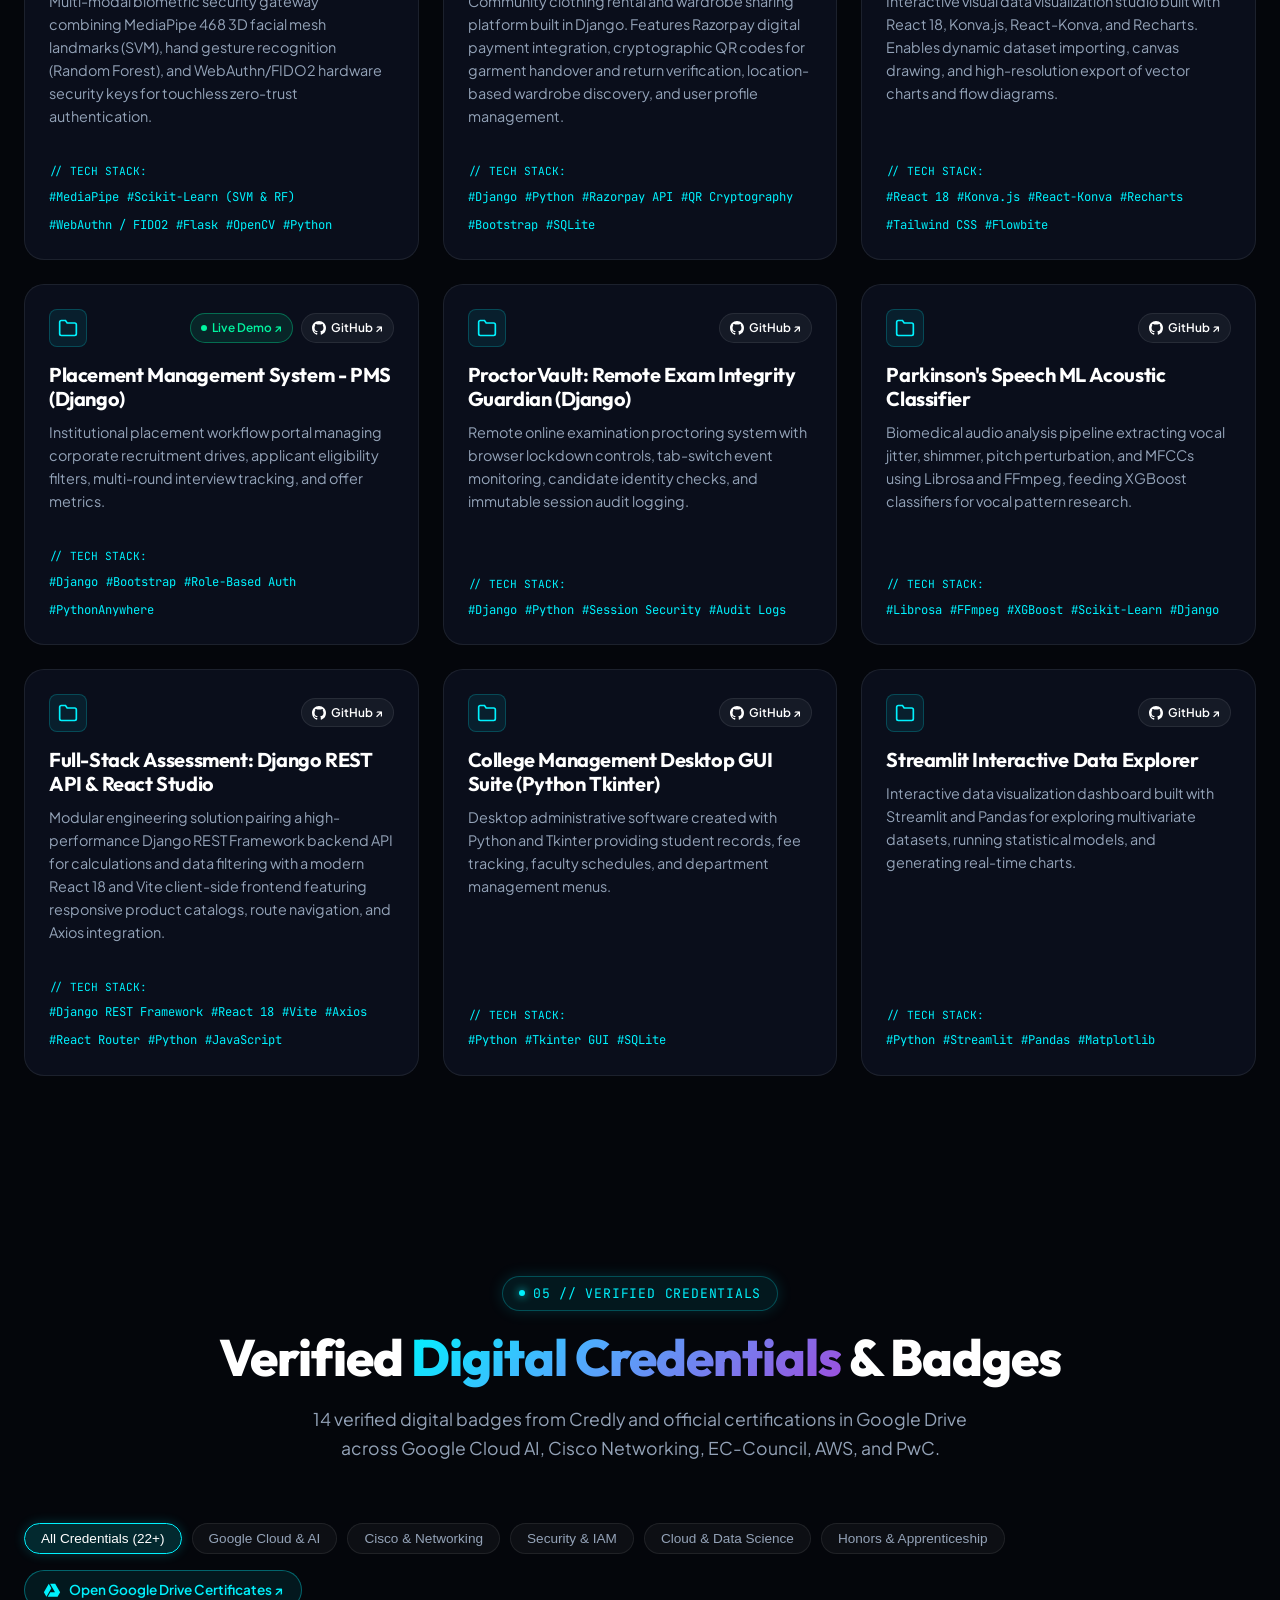
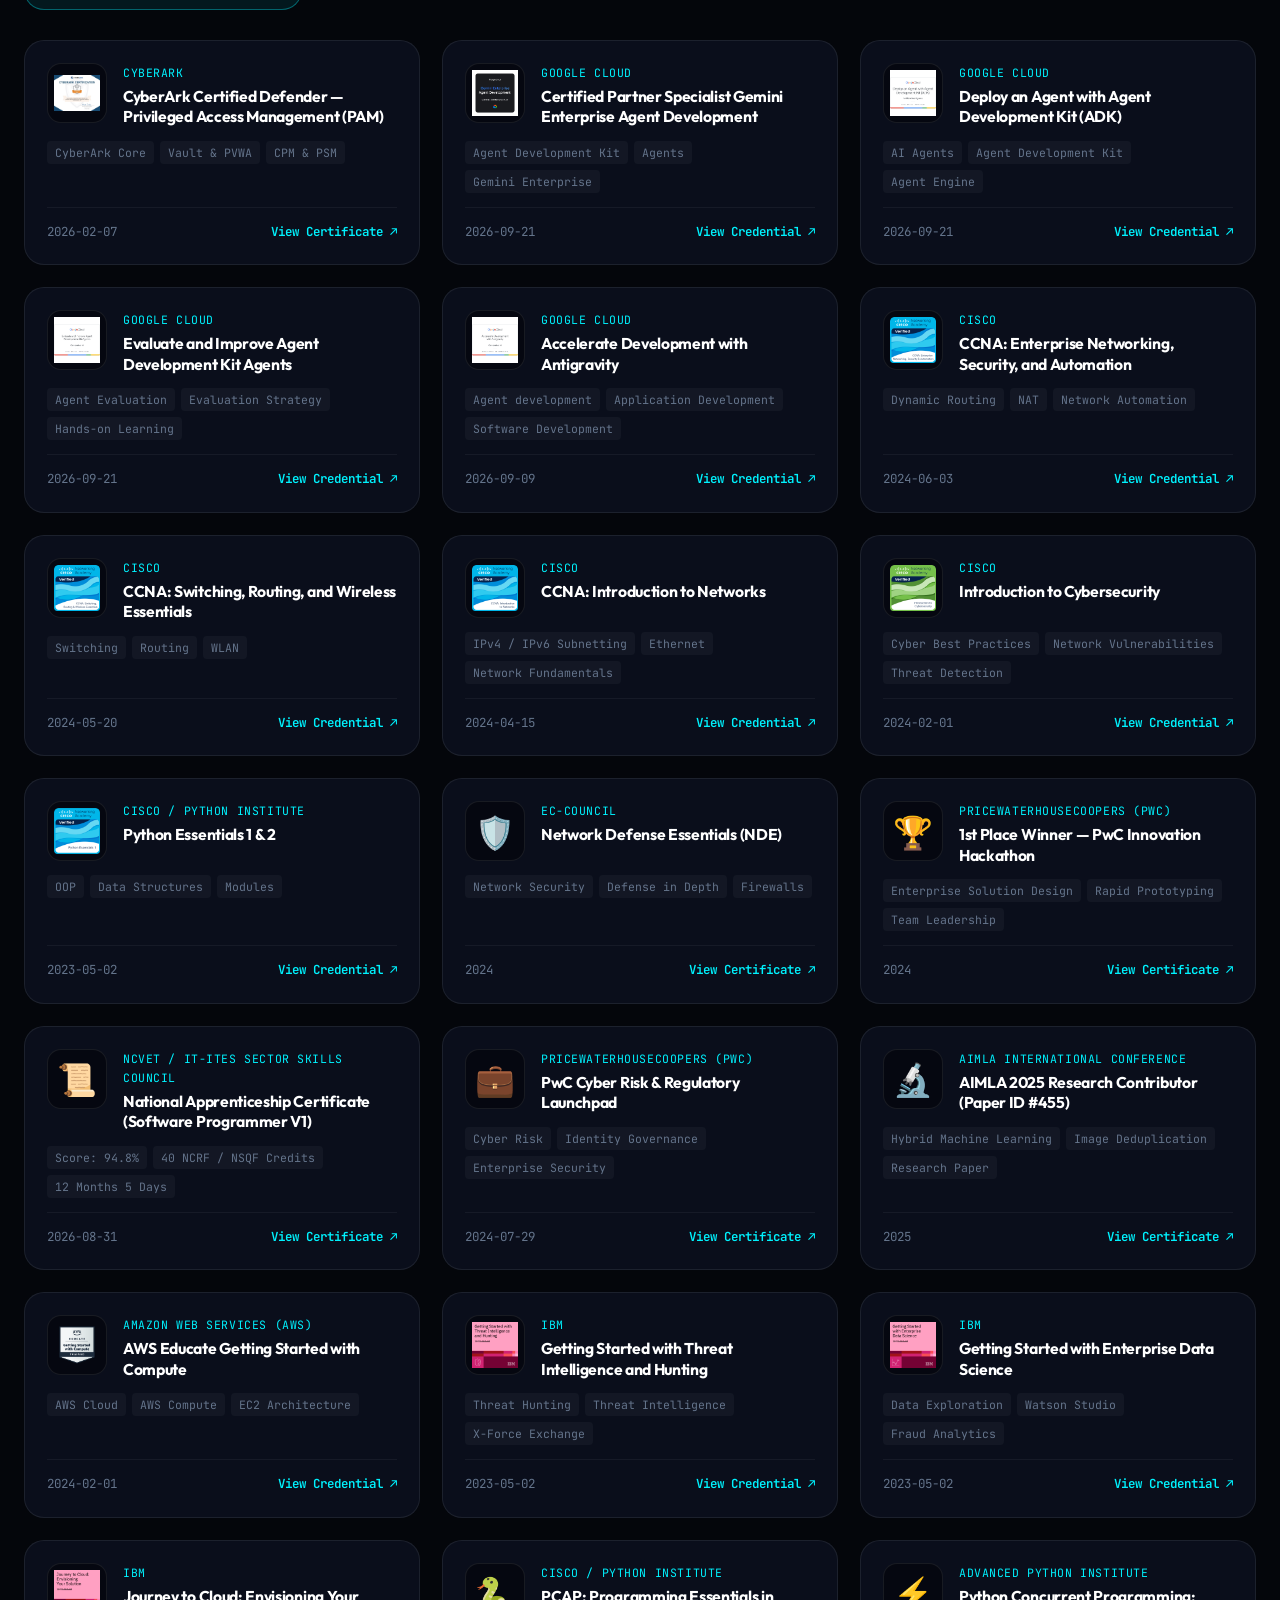
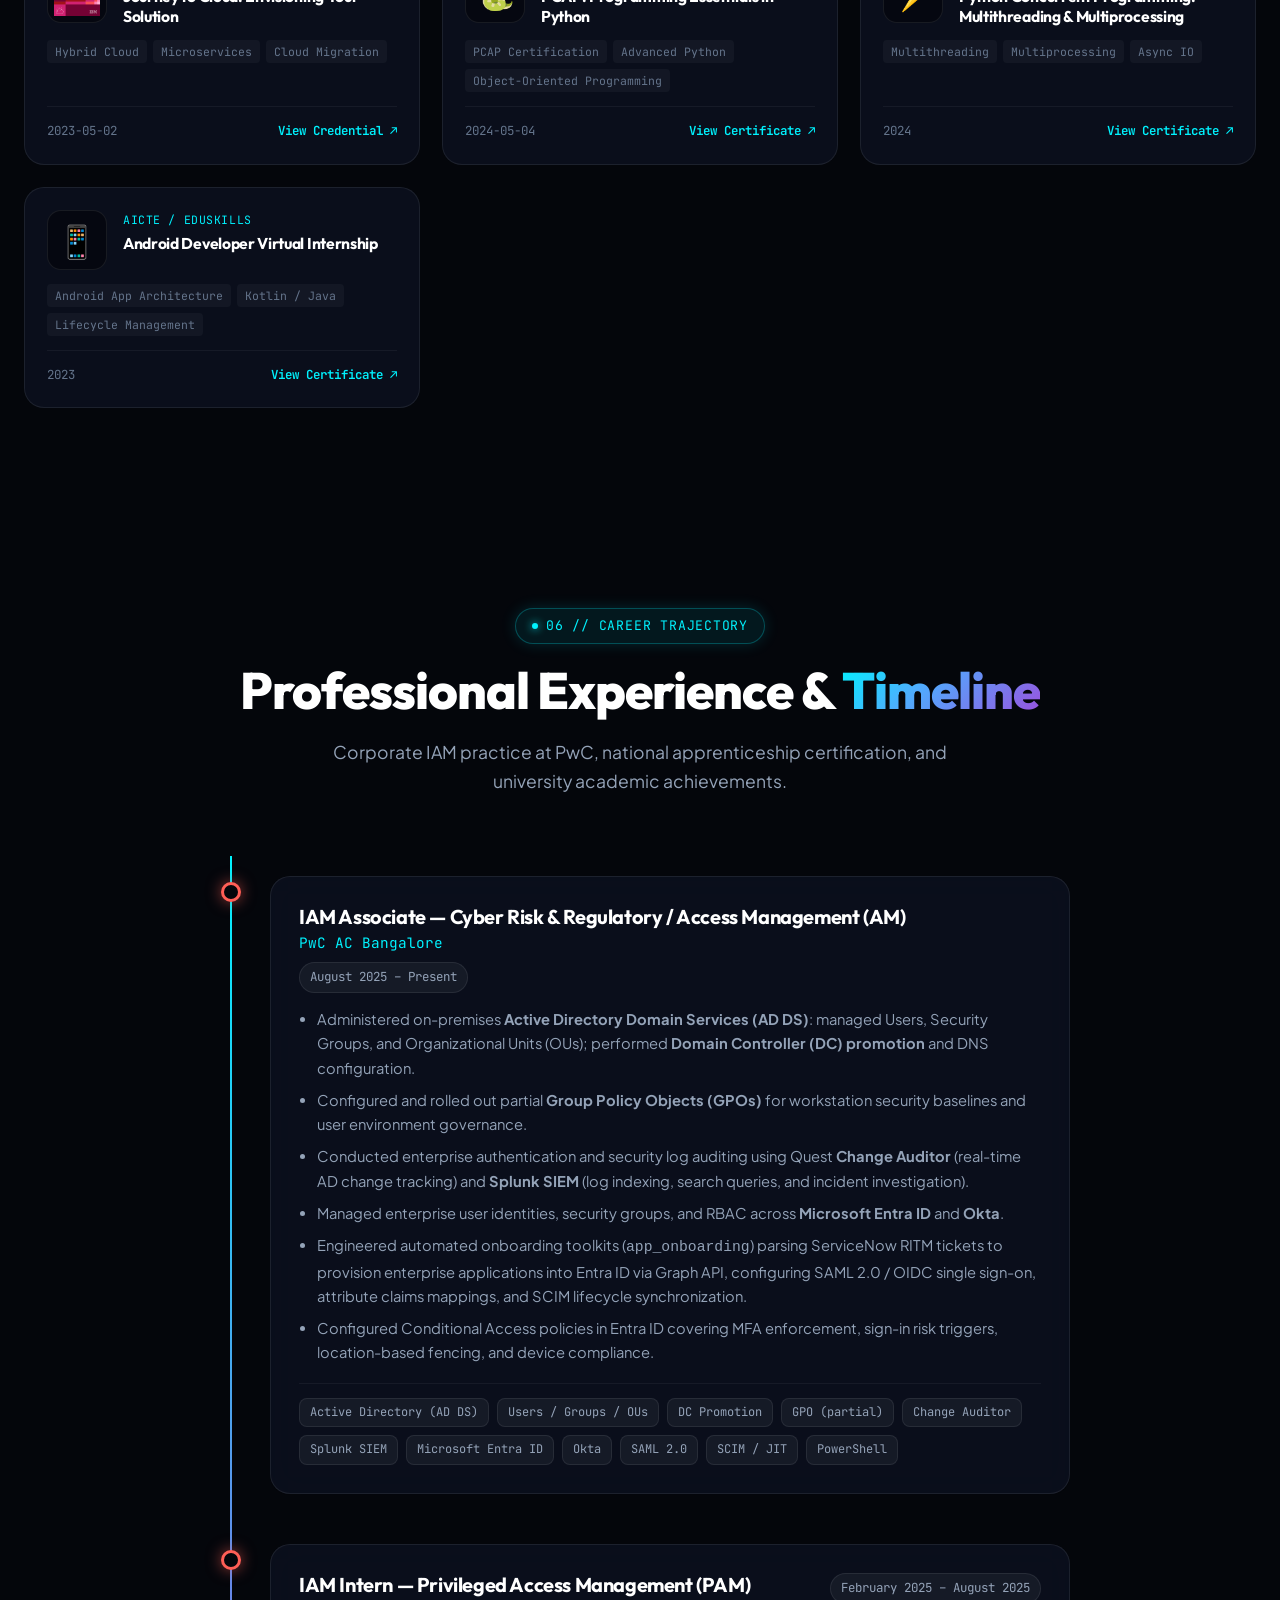
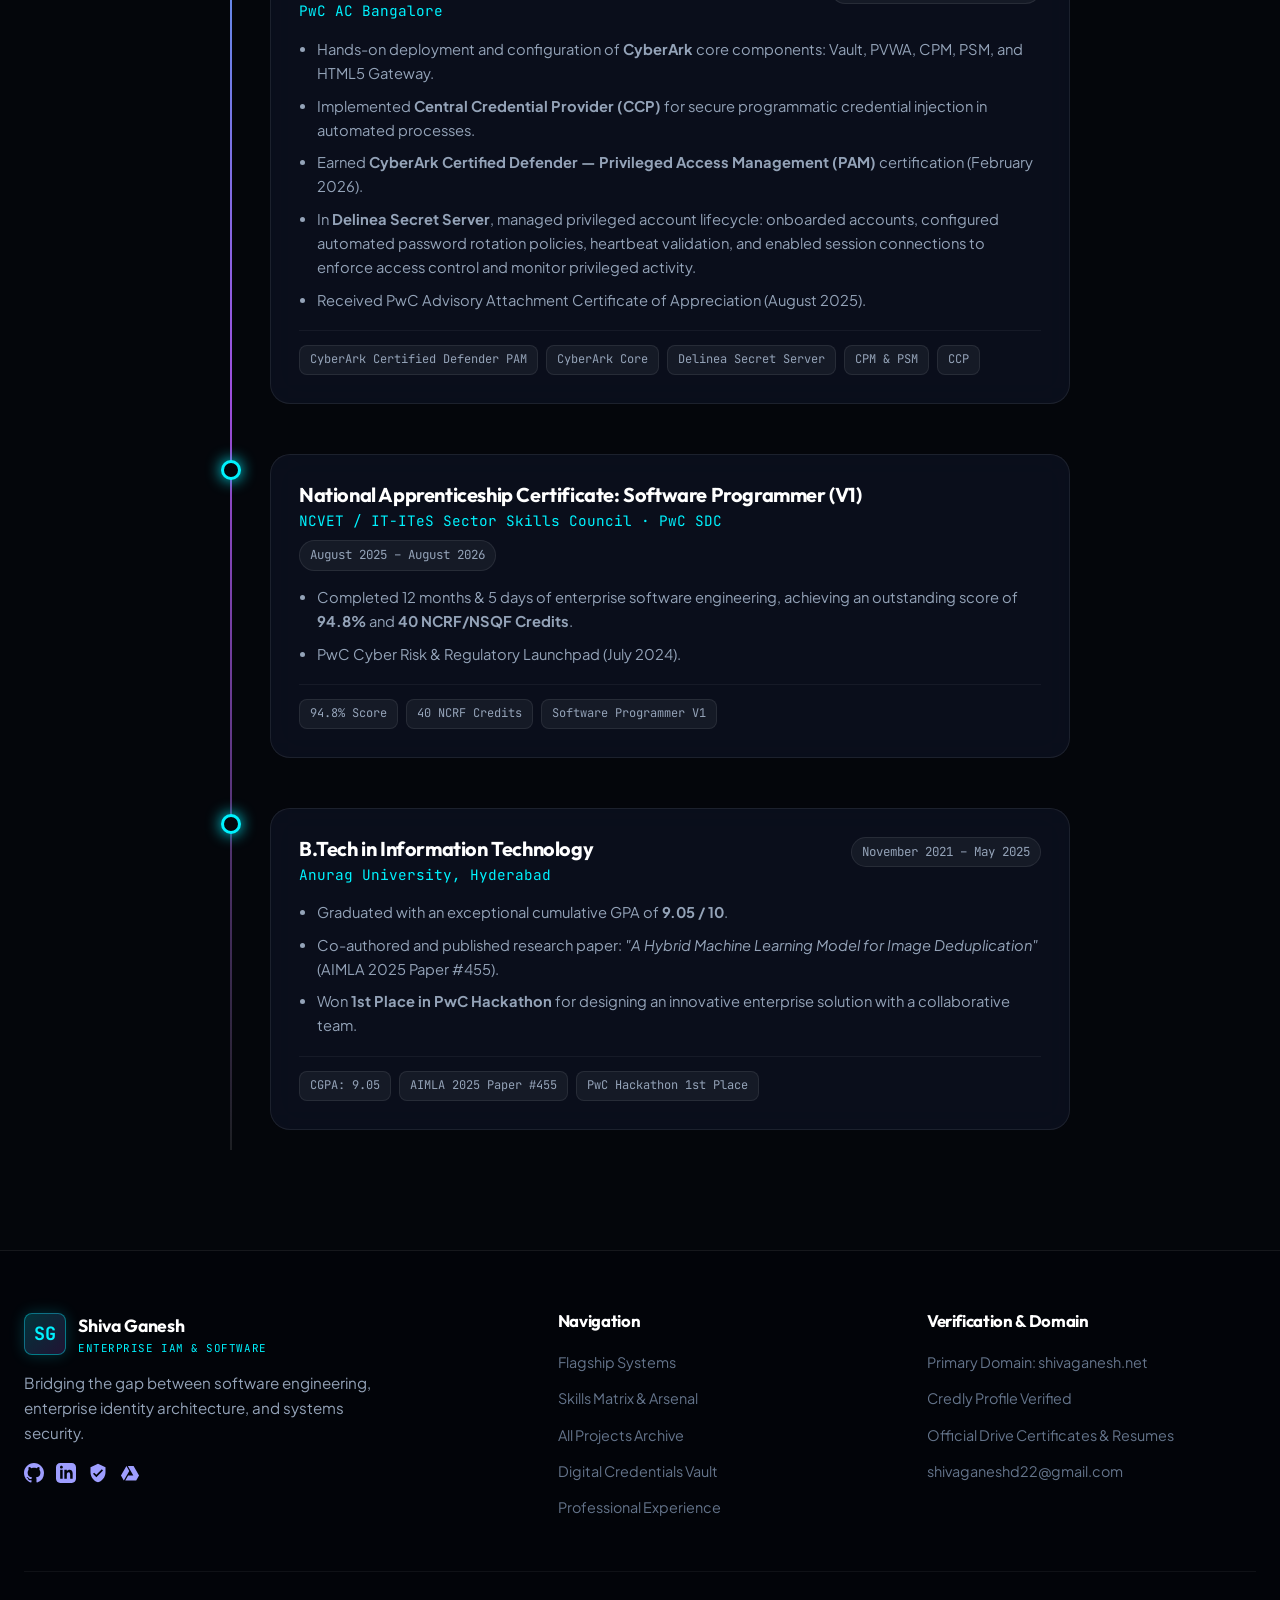
==== commit a53d5530: "feat: Top 5 featured systems, restored RSGMovies Android TV app, accurate AMS web counseling archite" ====
--- a/index.html
+++ b/index.html
@@ -281,10 +281,10 @@
     <section id="flagships">
       <div class="container">
         <div class="section-header">
-          <div class="section-tag">01 // Flagship Engineering</div>
-          <h2 class="section-title">Flagship <span class="text-gradient">Ecosystems</span> & Systems</h2>
+          <div class="section-tag">01 // Featured Systems (Top 5)</div>
+          <h2 class="section-title">Featured <span class="text-gradient">Engineering</span> Systems</h2>
           <p class="section-desc">
-            Production-quality, multi-client streaming platforms, automated enterprise identity governance, and published machine learning research.
+            Production-grade systems spanning distributed streaming with Android TV, social automation SaaS, deal intelligence, CCTV computer vision biometrics, and published deep learning research.
           </p>
         </div>
 
--- a/css/main.css
+++ b/css/main.css
@@ -474,21 +474,24 @@
 }
 
 .hero-name {
-  font-size: clamp(2.8rem, 6vw, 4.6rem);
+  font-size: clamp(2.3rem, 5.5vw, 4.6rem);
   font-weight: 900;
   letter-spacing: -0.03em;
   margin-bottom: 16px;
-  line-height: 1.08;
+  line-height: 1.1;
+  word-break: normal;
+  overflow-wrap: break-word;
 }
 
 .hero-roles {
-  font-size: clamp(1.4rem, 2.5vw, 2.1rem);
+  font-size: clamp(1.2rem, 2.5vw, 2.1rem);
   font-weight: 600;
   color: var(--text-secondary);
   margin-bottom: 24px;
   min-height: 48px;
   display: flex;
   align-items: center;
+  flex-wrap: wrap;
 }
 
 .role-decipher {
--- a/css/responsive.css
+++ b/css/responsive.css
@@ -1,44 +1,75 @@
 /* ==========================================================================
    SHIVA GANESH PORTFOLIO - RESPONSIVE & ACCESSIBILITY STYLESHEET
    Mobile, Tablet, Large screens, and prefers-reduced-motion
+   Carefully tuned to eliminate 2-character orphan wraps and layout overflow.
    ========================================================================== */
 
+/* Universal text wrapping rules to prevent clipping and 2-character orphan wraps */
+p, span, a, h1, h2, h3, h4, h5, h6,
+.hero-bio, .hero-greeting, .flagship-what-text,
+.project-desc, .stat-label, .skill-category-desc,
+.highlight-desc, .timeline-body-list, .section-desc {
+  overflow-wrap: break-word;
+  word-wrap: break-word;
+  word-break: normal;
+  hyphens: none;
+}
+
+/* ==========================================================================
+   TABLET & COMPACT DESKTOP (<= 1080px)
+   ========================================================================== */
 @media (max-width: 1080px) {
   .hero-grid {
     grid-template-columns: 1fr;
-    gap: 50px;
+    gap: 40px;
   }
   
   .hero-visual {
     order: -1;
-    margin-bottom: 20px;
-  }
-
-  .flagship-grid {
-    grid-template-columns: 1fr;
-  }
-
-  .flagship-media-side {
-    border-right: none;
-    border-bottom: 1px solid var(--bg-glass-border);
-  }
-
-  .simulator-controls-card {
-    grid-template-columns: 1fr 1fr;
+    margin-bottom: 10px;
+    width: 100%;
+    display: flex;
+    justify-content: center;
+  }
+
+  .identity-card-wrap {
+    max-width: 480px;
+    width: 100%;
+  }
+
+  .flagship-highlights-grid {
+    grid-template-columns: repeat(2, 1fr);
   }
 
   .footer-grid {
     grid-template-columns: 1fr 1fr;
+    gap: 36px;
   }
 }
 
+/* ==========================================================================
+   MOBILE & TABLET PORTRAIT (<= 768px)
+   ========================================================================== */
 @media (max-width: 768px) {
   :root {
-    --nav-height: 70px;
+    --nav-height: 64px;
   }
 
   section {
-    padding: 70px 0;
+    padding: 60px 0;
+  }
+
+  /* Compact Navbar */
+  .nav-social-group {
+    display: none;
+  }
+
+  .terminal-nav-btn {
+    display: none;
+  }
+
+  .brand-text .brand-sub {
+    display: none;
   }
 
   .nav-links {
@@ -48,12 +79,14 @@
     width: 100%;
     background: rgba(6, 9, 18, 0.98);
     backdrop-filter: blur(25px);
+    -webkit-backdrop-filter: blur(25px);
     border-bottom: 1px solid rgba(0, 242, 254, 0.2);
     flex-direction: column;
-    padding: 28px 24px;
-    gap: 20px;
+    padding: 24px 20px;
+    gap: 16px;
     align-items: flex-start;
     display: none;
+    z-index: 999;
   }
 
   .nav-links.open {
@@ -64,140 +97,412 @@
     display: block;
   }
 
+  /* Hero Section */
+  .hero-section {
+    padding-top: calc(var(--nav-height) + 16px);
+    padding-bottom: 40px;
+    min-height: auto;
+  }
+
+  .hero-grid {
+    grid-template-columns: 1fr;
+    gap: 28px;
+  }
+
+  .identity-card-wrap {
+    max-width: 100%;
+  }
+
+  .identity-card {
+    padding: 22px 18px;
+  }
+
+  .identity-header {
+    gap: 14px;
+    margin-bottom: 18px;
+  }
+
+  .avatar-wrapper {
+    width: 74px;
+    height: 74px;
+  }
+
+  .hero-badge-wrap {
+    gap: 8px;
+    margin-bottom: 14px;
+  }
+
+  .status-pill, .role-pill {
+    font-size: 0.74rem;
+    padding: 5px 12px;
+  }
+
+  .hero-greeting {
+    font-size: 0.9rem;
+    margin-bottom: 8px;
+  }
+
+  .hero-name {
+    font-size: clamp(2.2rem, 8vw, 3.4rem);
+    line-height: 1.12;
+    margin-bottom: 12px;
+  }
+
+  .hero-roles {
+    font-size: clamp(1.15rem, 4.2vw, 1.5rem);
+    min-height: auto;
+    margin-bottom: 16px;
+    line-height: 1.35;
+    display: block;
+  }
+
+  .hero-bio {
+    font-size: 0.98rem;
+    line-height: 1.65;
+    margin-bottom: 24px;
+  }
+
+  .hero-actions {
+    flex-direction: column;
+    width: 100%;
+    gap: 10px;
+  }
+
+  .hero-actions .btn {
+    width: 100%;
+    justify-content: center;
+    text-align: center;
+    padding: 12px 20px;
+    font-size: 0.9rem;
+  }
+
+  .hero-social-strip {
+    display: flex;
+    flex-wrap: wrap;
+    gap: 8px;
+    margin-top: 20px;
+  }
+
+  .hero-social-label {
+    width: 100%;
+    font-size: 0.74rem;
+    margin-bottom: 2px;
+    letter-spacing: 0.05em;
+  }
+
+  .hero-social-link {
+    padding: 6px 12px;
+    font-size: 0.78rem;
+    border-radius: var(--radius-sm);
+  }
+
   .hero-stats-grid {
     grid-template-columns: repeat(2, 1fr);
-    gap: 20px;
-  }
-
-  .projects-filter-bar {
-    flex-direction: column;
-    align-items: stretch;
-  }
-
-  .projects-search-box {
-    width: 100%;
-  }
-
-  .projects-grid {
-    grid-template-columns: 1fr;
-  }
-
-  .credentials-grid {
-    grid-template-columns: 1fr;
-  }
-
-  .protocol-sequence-flow {
-    flex-direction: column;
-    gap: 24px;
-  }
-
-  .flow-connector {
-    width: 2px;
-    height: 30px;
-    min-width: 2px;
-    background: linear-gradient(180deg, rgba(0, 242, 254, 0.2), rgba(0, 242, 254, 0.8), rgba(0, 242, 254, 0.2));
-  }
-
-  .flow-connector::after {
-    animation: move-arrow-vertical 2s infinite linear;
-  }
-
-  @keyframes move-arrow-vertical {
-    0% { top: 10%; opacity: 0.2; }
-    50% { opacity: 1; }
-    100% { top: 90%; opacity: 0.2; }
-  }
-
-  .simulator-controls-card {
-    grid-template-columns: 1fr;
-  }
-
-  .footer-grid {
-    grid-template-columns: 1fr;
-  }
-
-  .footer-bottom {
-    flex-direction: column;
-    gap: 16px;
-    text-align: center;
-  }
-
-  .floating-shield-badge {
-    display: none;
-  }
-}
-
-@media (max-width: 768px) {
-  .skills-grid {
-    grid-template-columns: 1fr;
+    gap: 12px;
+    padding-top: 18px;
+  }
+
+  .stat-item {
+    padding: 10px 12px;
+    background: rgba(255, 255, 255, 0.02);
+    border: 1px solid rgba(255, 255, 255, 0.05);
+    border-radius: var(--radius-sm);
+  }
+
+  .stat-num {
+    font-size: 1.55rem;
+  }
+
+  .stat-label {
+    font-size: 0.72rem;
+    line-height: 1.35;
+    margin-top: 3px;
+  }
+
+  /* Flagship Cards */
+  .flagship-list {
+    gap: 28px;
+  }
+
+  .flagship-card-inner {
+    padding: 22px 18px;
   }
 
   .flagship-top-header {
     flex-direction: column;
     align-items: flex-start;
-    gap: 14px;
+    gap: 12px;
+    margin-bottom: 14px;
+    padding-bottom: 14px;
+  }
+
+  .flagship-badge-group {
+    width: 100%;
+    display: flex;
+    flex-direction: column;
+    align-items: flex-start;
+    gap: 6px;
+  }
+
+  .flagship-tag-badge {
+    font-size: 0.72rem;
+    padding: 4px 10px;
+  }
+
+  .flagship-subtitle-mono {
+    font-size: 0.78rem;
+    line-height: 1.45;
   }
 
   .flagship-links-group {
     width: 100%;
+    display: flex;
     flex-wrap: wrap;
     gap: 8px;
   }
 
-  .flagship-card-inner {
-    padding: 24px 18px;
+  .btn-live-pill, .btn-repo-pill {
+    font-size: 0.78rem;
+    padding: 6px 12px;
+    white-space: nowrap;
+  }
+
+  .flagship-title {
+    font-size: 1.35rem;
+    line-height: 1.32;
+    margin-bottom: 12px;
+  }
+
+  .flagship-what-box {
+    padding: 16px 14px;
+    margin-bottom: 16px;
+  }
+
+  .flagship-what-text {
+    font-size: 0.92rem;
+    line-height: 1.62;
   }
 
   .flagship-highlights-grid {
     grid-template-columns: 1fr;
-  }
-
-  .hero-social-strip {
+    gap: 12px;
+    margin-bottom: 16px;
+  }
+
+  .highlight-box {
+    padding: 14px 12px;
+  }
+
+  .highlight-title {
+    font-size: 0.78rem;
+    line-height: 1.35;
+  }
+
+  .highlight-desc {
+    font-size: 0.85rem;
+    line-height: 1.48;
+  }
+
+  .flagship-tech-block {
+    padding-top: 14px;
+  }
+
+  .tech-block-title {
+    font-size: 0.74rem;
+  }
+
+  .tech-chip {
+    font-size: 0.72rem;
+    padding: 3px 8px;
+  }
+
+  /* Skills Grid */
+  .skills-grid {
+    grid-template-columns: 1fr;
+    gap: 18px;
+  }
+
+  .skill-category-card {
+    padding: 22px 18px;
+  }
+
+  .skill-category-title {
+    font-size: 1.15rem;
+    line-height: 1.3;
+  }
+
+  .skill-category-desc {
+    font-size: 0.88rem;
+    line-height: 1.55;
+    margin-bottom: 16px;
+  }
+
+  .skill-tags-cloud {
+    display: flex;
+    flex-wrap: wrap;
+    gap: 6px;
+  }
+
+  .skill-pill-badge {
+    font-size: 0.74rem;
+    padding: 4px 10px;
+    line-height: 1.3;
+    white-space: normal;
+  }
+
+  /* All Projects Filter Bar */
+  .projects-filter-bar {
+    flex-direction: column;
+    align-items: stretch;
+    gap: 14px;
+  }
+
+  .filter-categories {
+    display: flex;
     flex-wrap: wrap;
     gap: 8px;
   }
+
+  .filter-pill {
+    padding: 6px 12px;
+    font-size: 0.78rem;
+  }
+
+  .projects-search-box {
+    width: 100%;
+  }
+
+  .projects-grid {
+    grid-template-columns: 1fr;
+    gap: 18px;
+  }
+
+  .project-card {
+    padding: 20px 16px;
+  }
+
+  .project-title {
+    font-size: 1.15rem;
+    line-height: 1.3;
+  }
+
+  .project-desc {
+    font-size: 0.88rem;
+    line-height: 1.55;
+  }
+
+  /* Credentials */
+  .credentials-grid {
+    grid-template-columns: 1fr;
+    gap: 16px;
+  }
+
+  .credential-card {
+    padding: 18px 16px;
+  }
+
+  /* Timeline */
+  .timeline-track {
+    padding-left: 20px;
+  }
+
+  .timeline-item {
+    margin-bottom: 24px;
+  }
+
+  .timeline-node {
+    left: -20px;
+  }
+
+  .timeline-card {
+    padding: 18px 16px;
+  }
+
+  .timeline-header {
+    flex-direction: column;
+    align-items: flex-start;
+    gap: 6px;
+  }
+
+  .timeline-role-title {
+    font-size: 1.05rem;
+    line-height: 1.3;
+  }
+
+  .timeline-badge-date {
+    font-size: 0.72rem;
+  }
+
+  .timeline-body-list {
+    font-size: 0.88rem;
+    line-height: 1.55;
+    padding-left: 18px;
+  }
+
+  /* Footer */
+  .footer-grid {
+    grid-template-columns: 1fr;
+    gap: 28px;
+  }
+
+  .footer-bottom {
+    flex-direction: column;
+    gap: 14px;
+    text-align: center;
+  }
 }
 
+/* ==========================================================================
+   TINY SCREENS (<= 480px)
+   ========================================================================== */
 @media (max-width: 480px) {
-  .hero-actions {
-    flex-direction: column;
-    width: 100%;
-  }
-
-  .btn {
-    width: 100%;
+  .container {
+    padding: 0 16px;
+  }
+
+  section {
+    padding: 48px 0;
+  }
+
+  .section-title {
+    font-size: 1.85rem;
+    line-height: 1.25;
+  }
+
+  .section-desc {
+    font-size: 0.92rem;
+    line-height: 1.55;
   }
 
   .hero-name {
-    font-size: 2.4rem;
-  }
-
-  .hero-stats-grid {
-    grid-template-columns: repeat(2, 1fr);
-    gap: 10px;
-  }
-
-  .stat-item {
-    padding: 12px 14px;
-  }
-
-  .stat-num {
-    font-size: 1.5rem;
-  }
-
-  .flagship-links-group a {
+    font-size: 2.1rem;
+    line-height: 1.15;
+  }
+
+  .hero-roles {
+    font-size: 1.15rem;
+  }
+
+  .btn-live-pill, .btn-repo-pill {
     flex: 1;
-    min-width: 120px;
+    min-width: 110px;
     text-align: center;
     justify-content: center;
   }
 
+  .stat-num {
+    font-size: 1.4rem;
+  }
+
   .terminal-window {
     height: 85vh;
+    width: 95vw;
   }
 }
 
-/* Reduced Motion Support */
+/* ==========================================================================
+   PREFERS-REDUCED-MOTION
+   ========================================================================== */
 @media (prefers-reduced-motion: reduce) {
   *, ::before, ::after {
     animation-duration: 0.01ms !important;
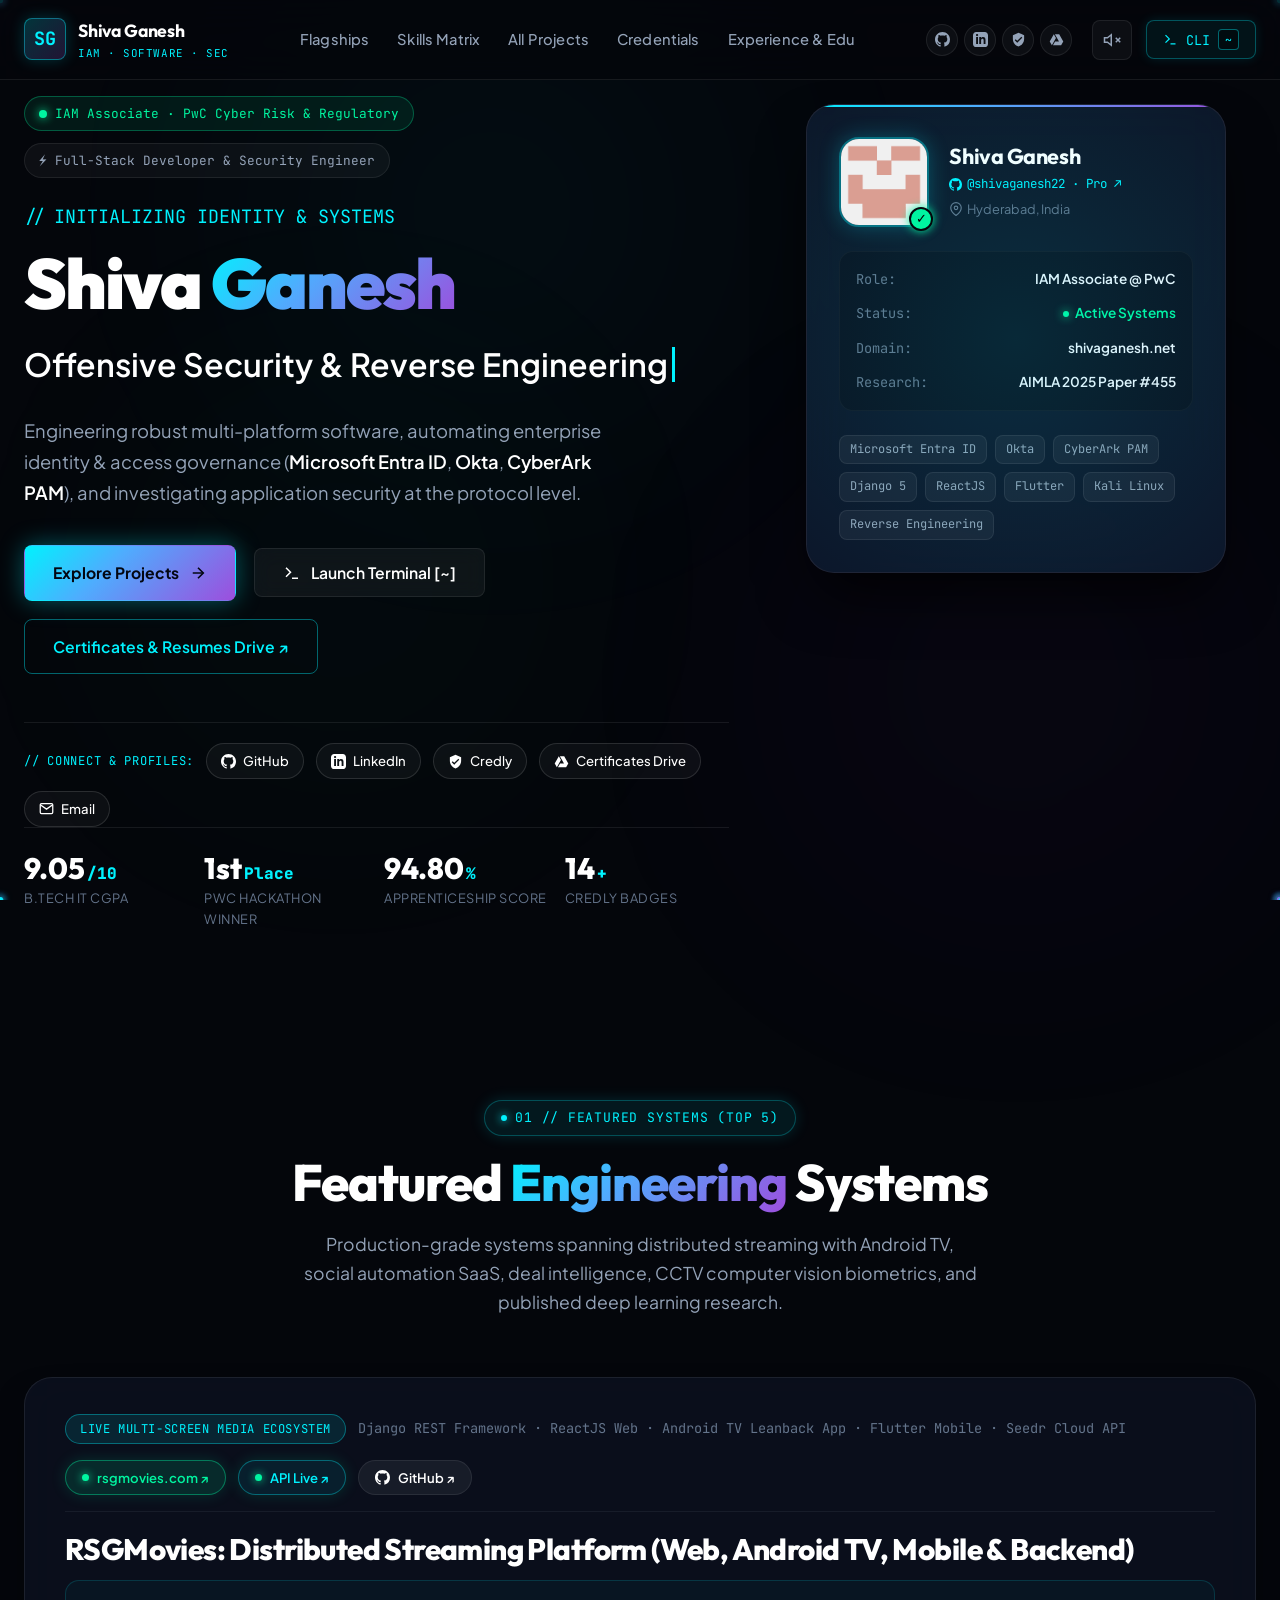
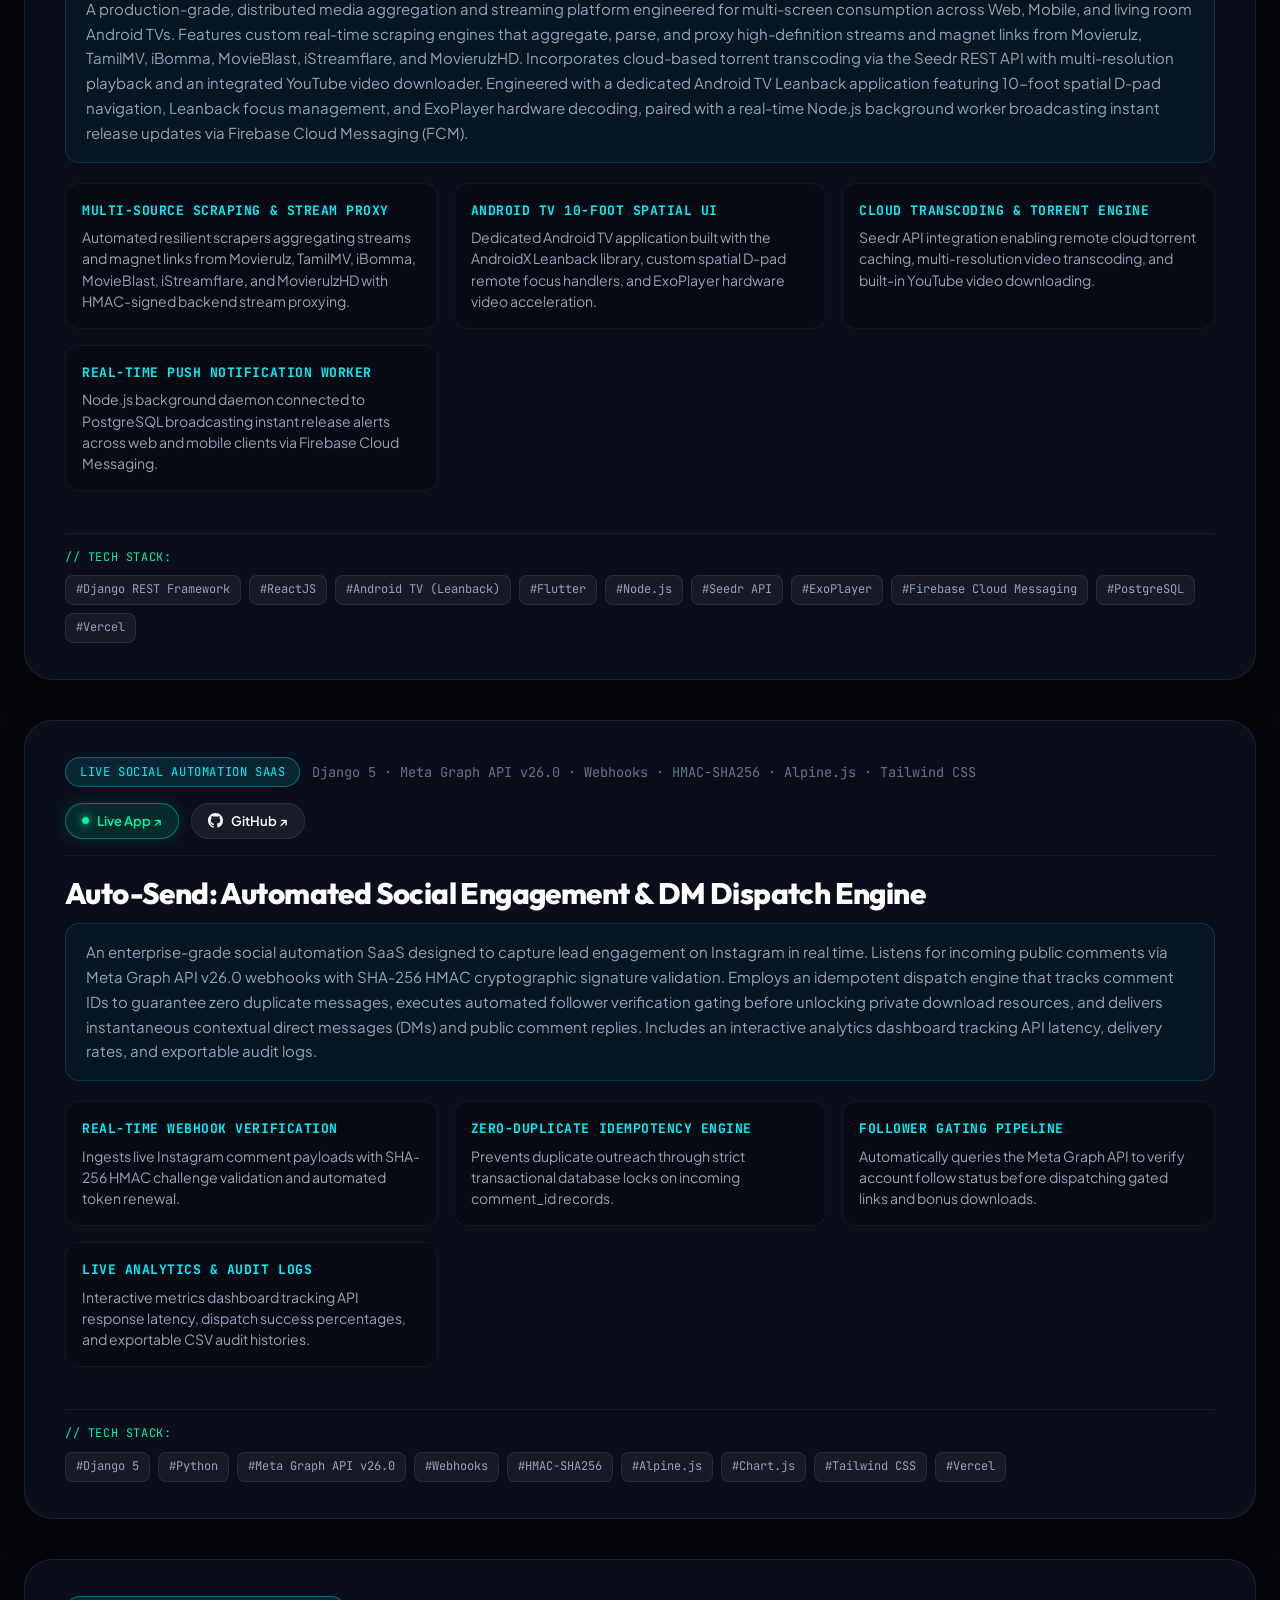
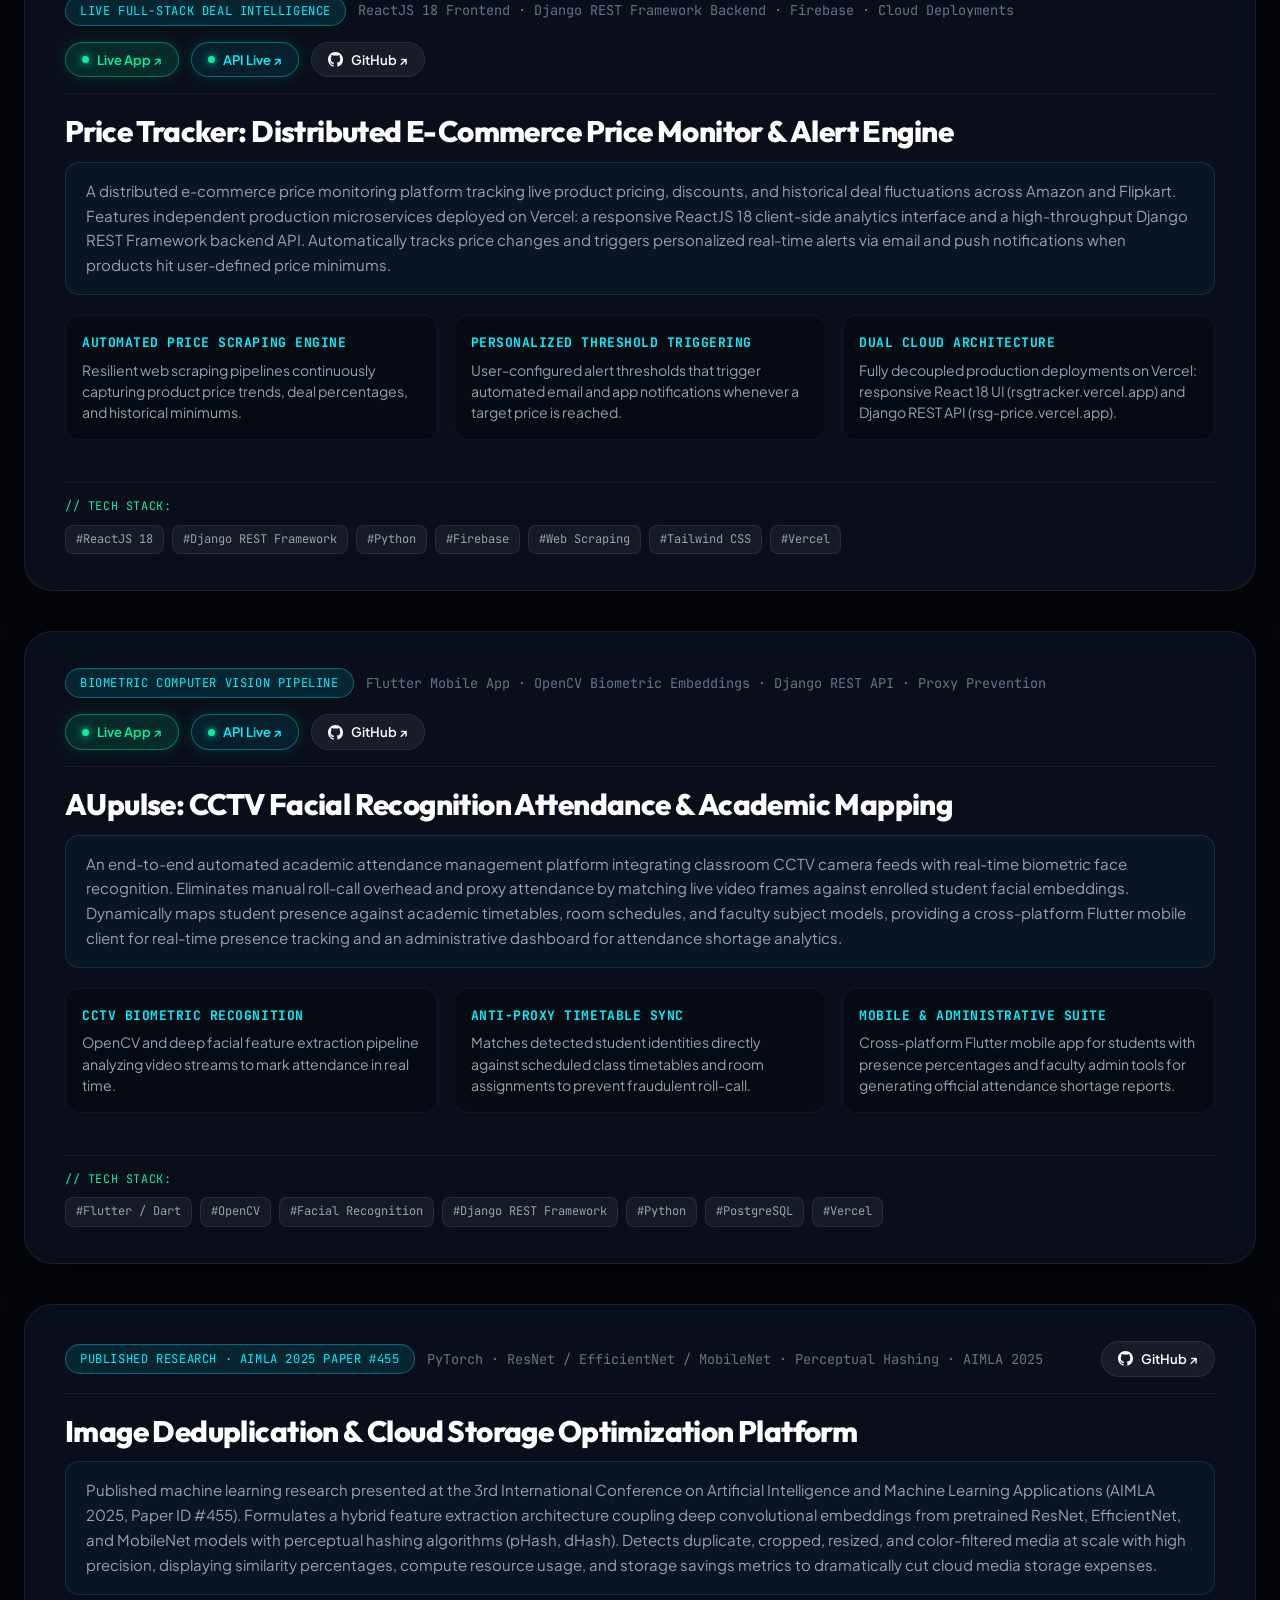
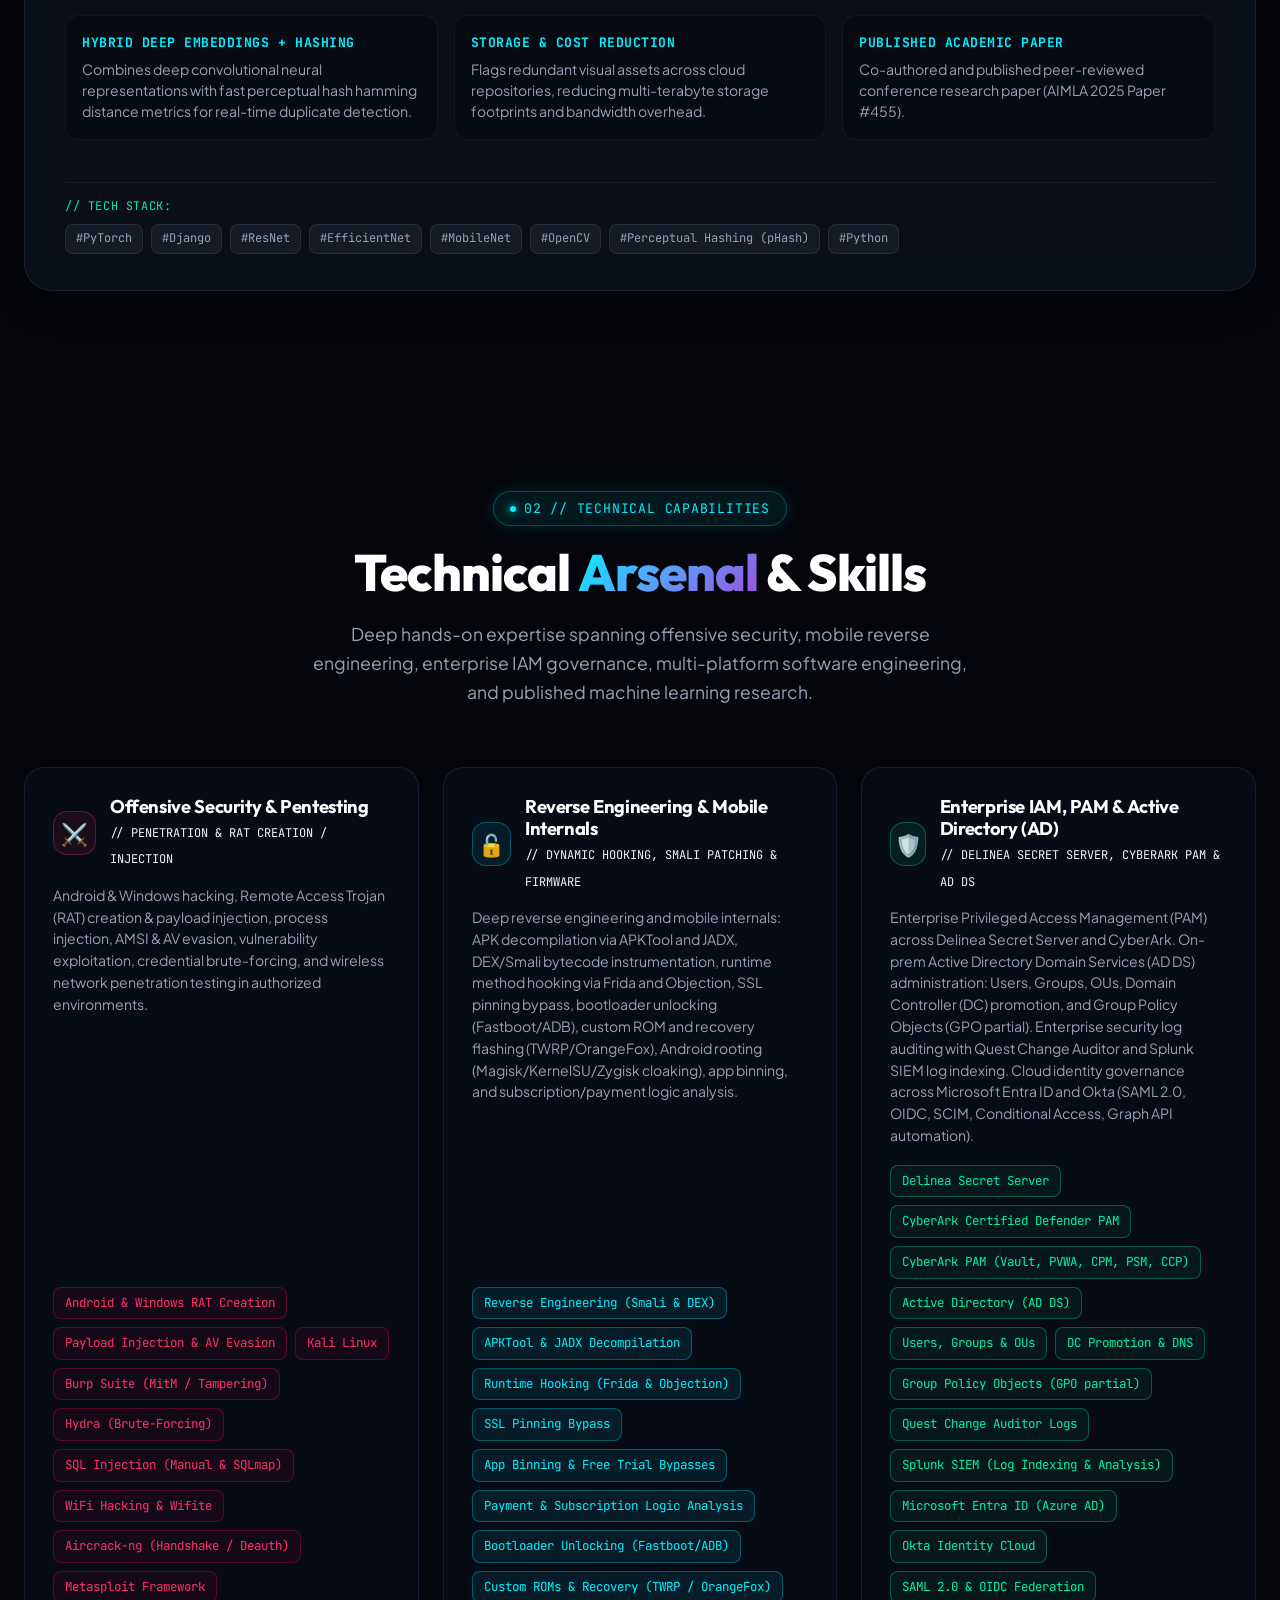
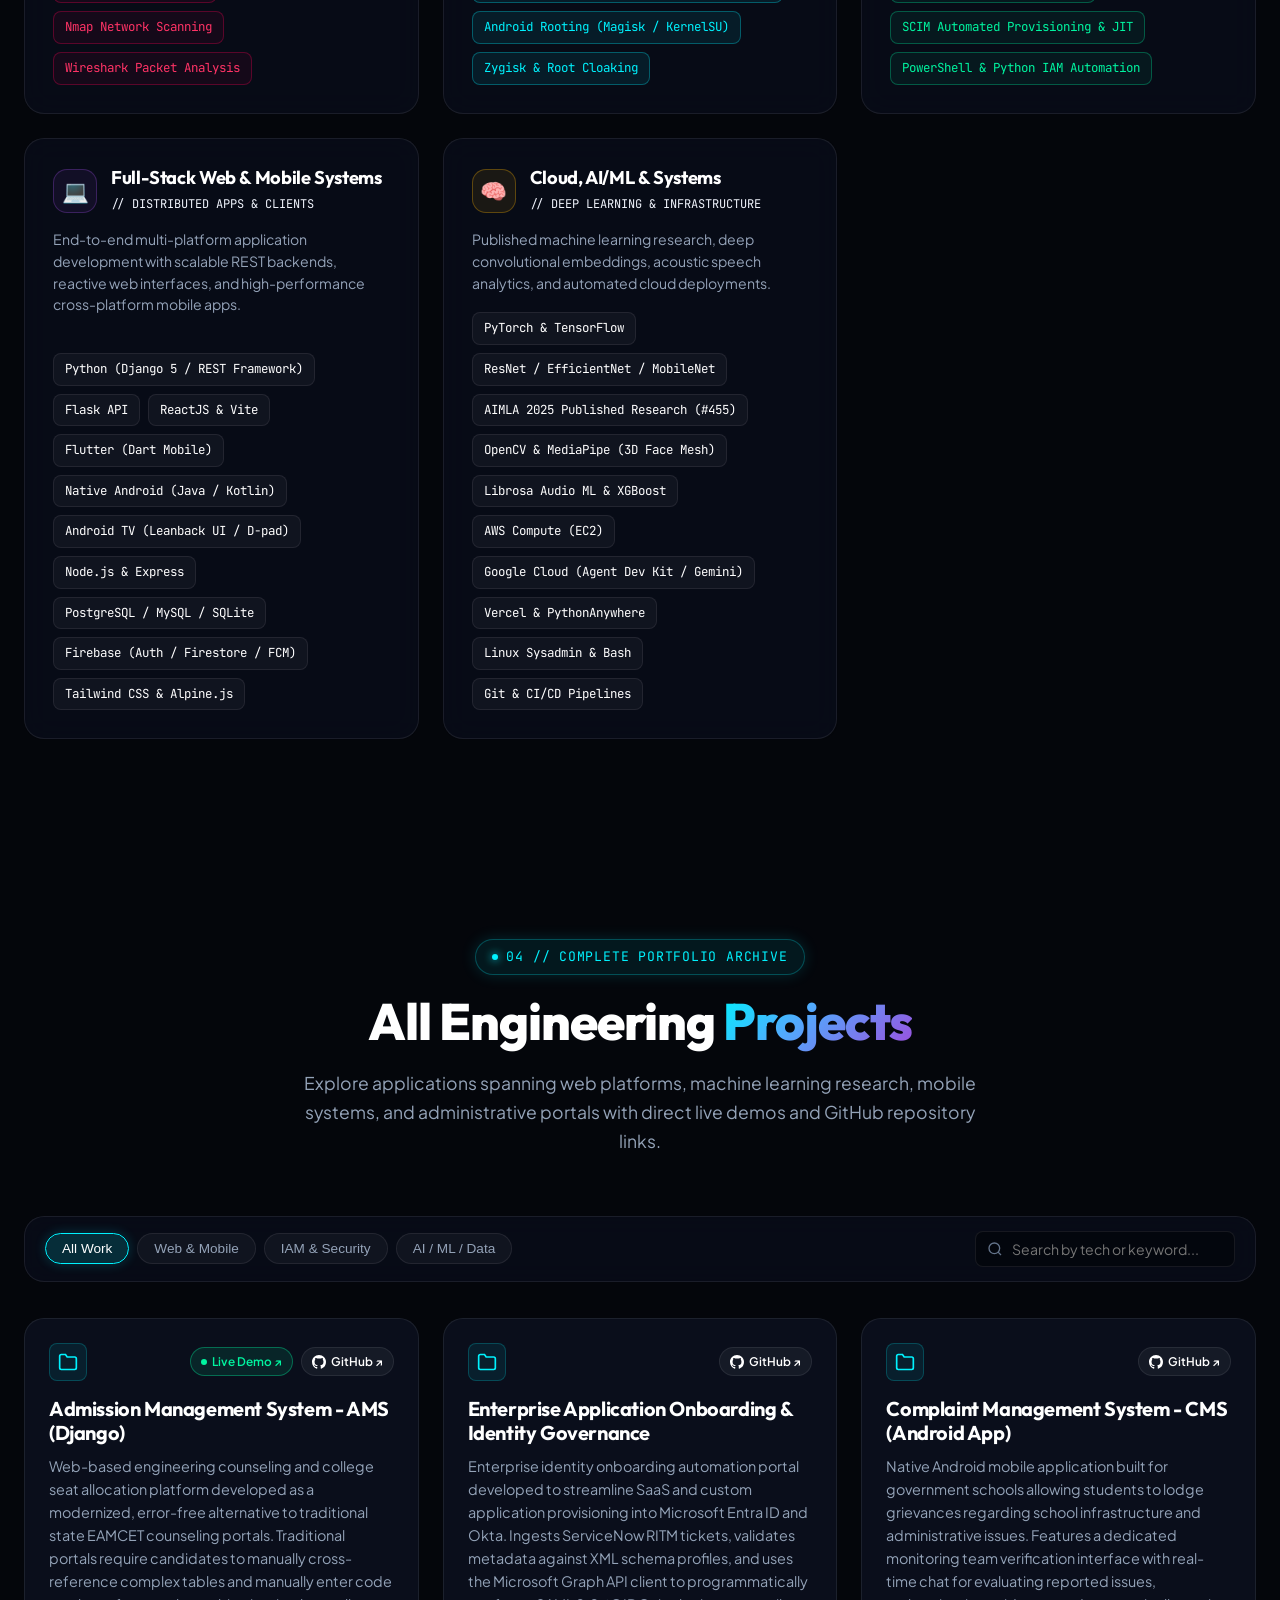
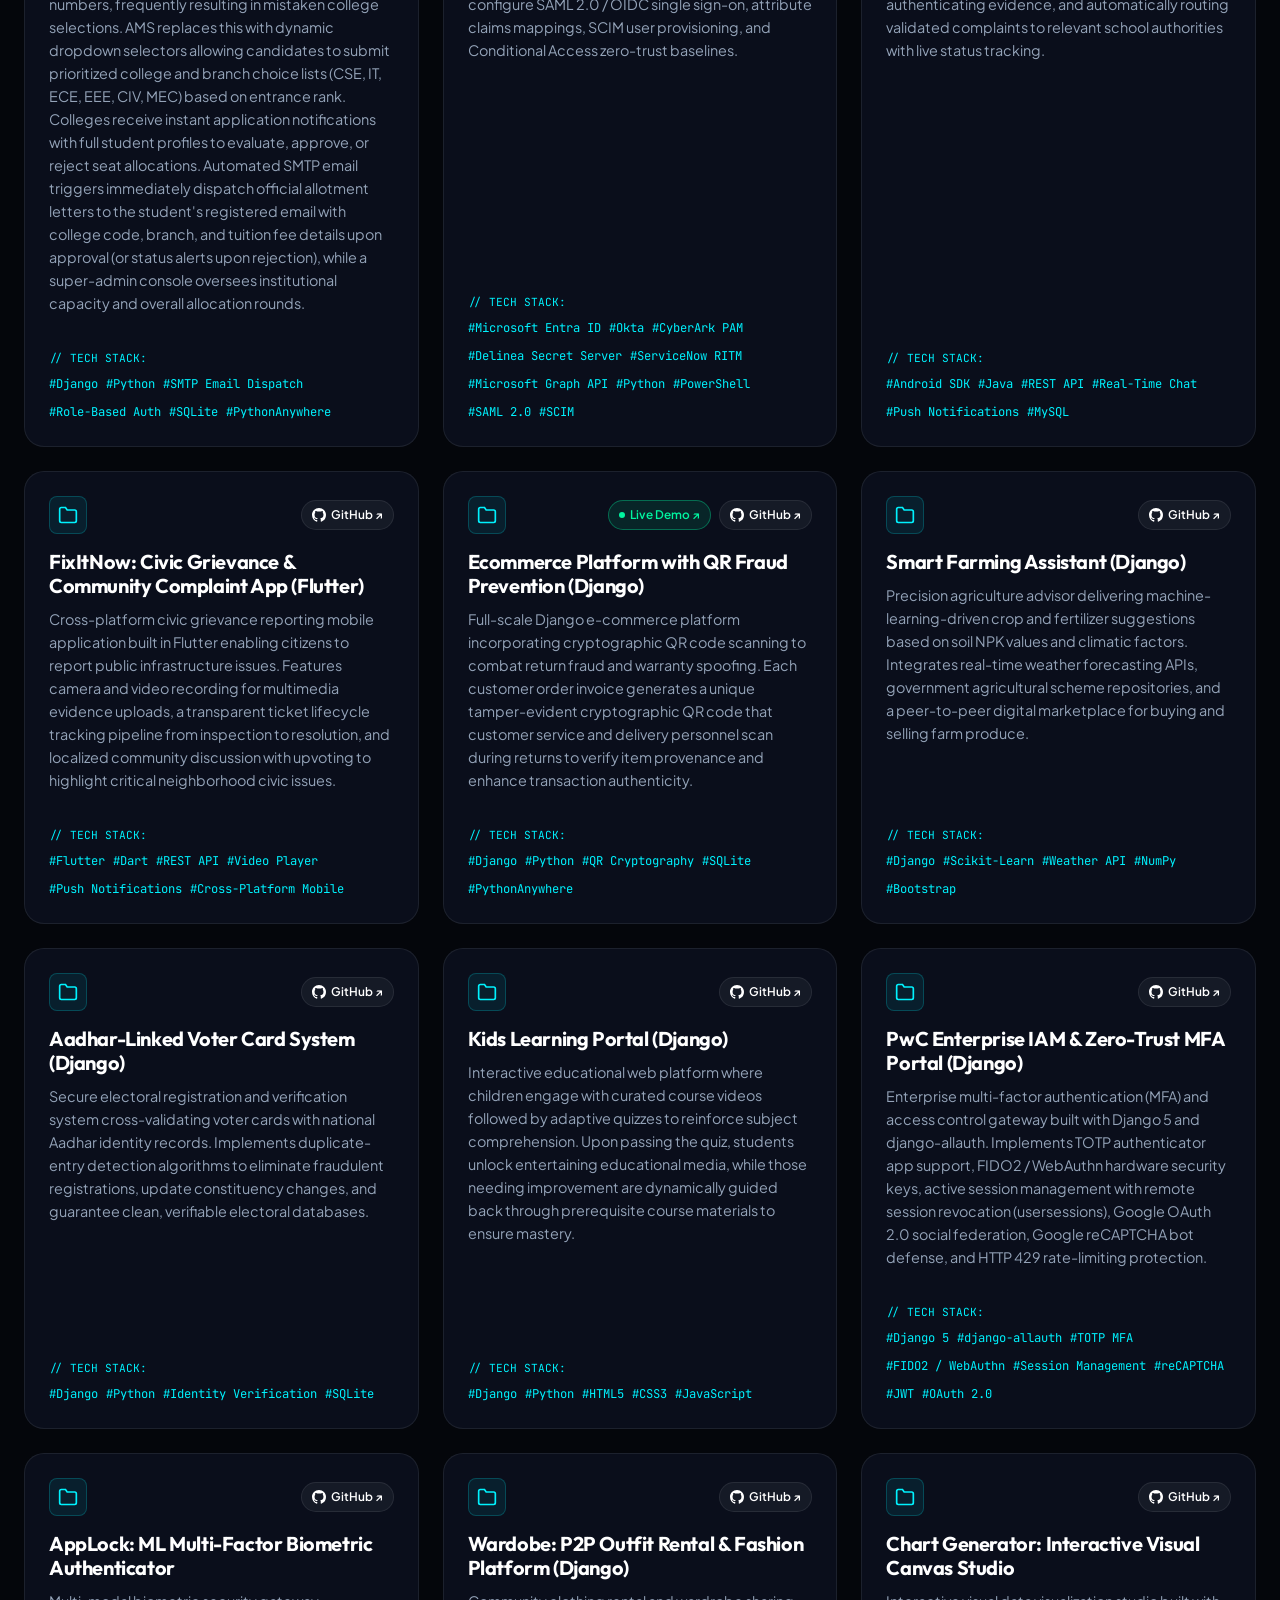
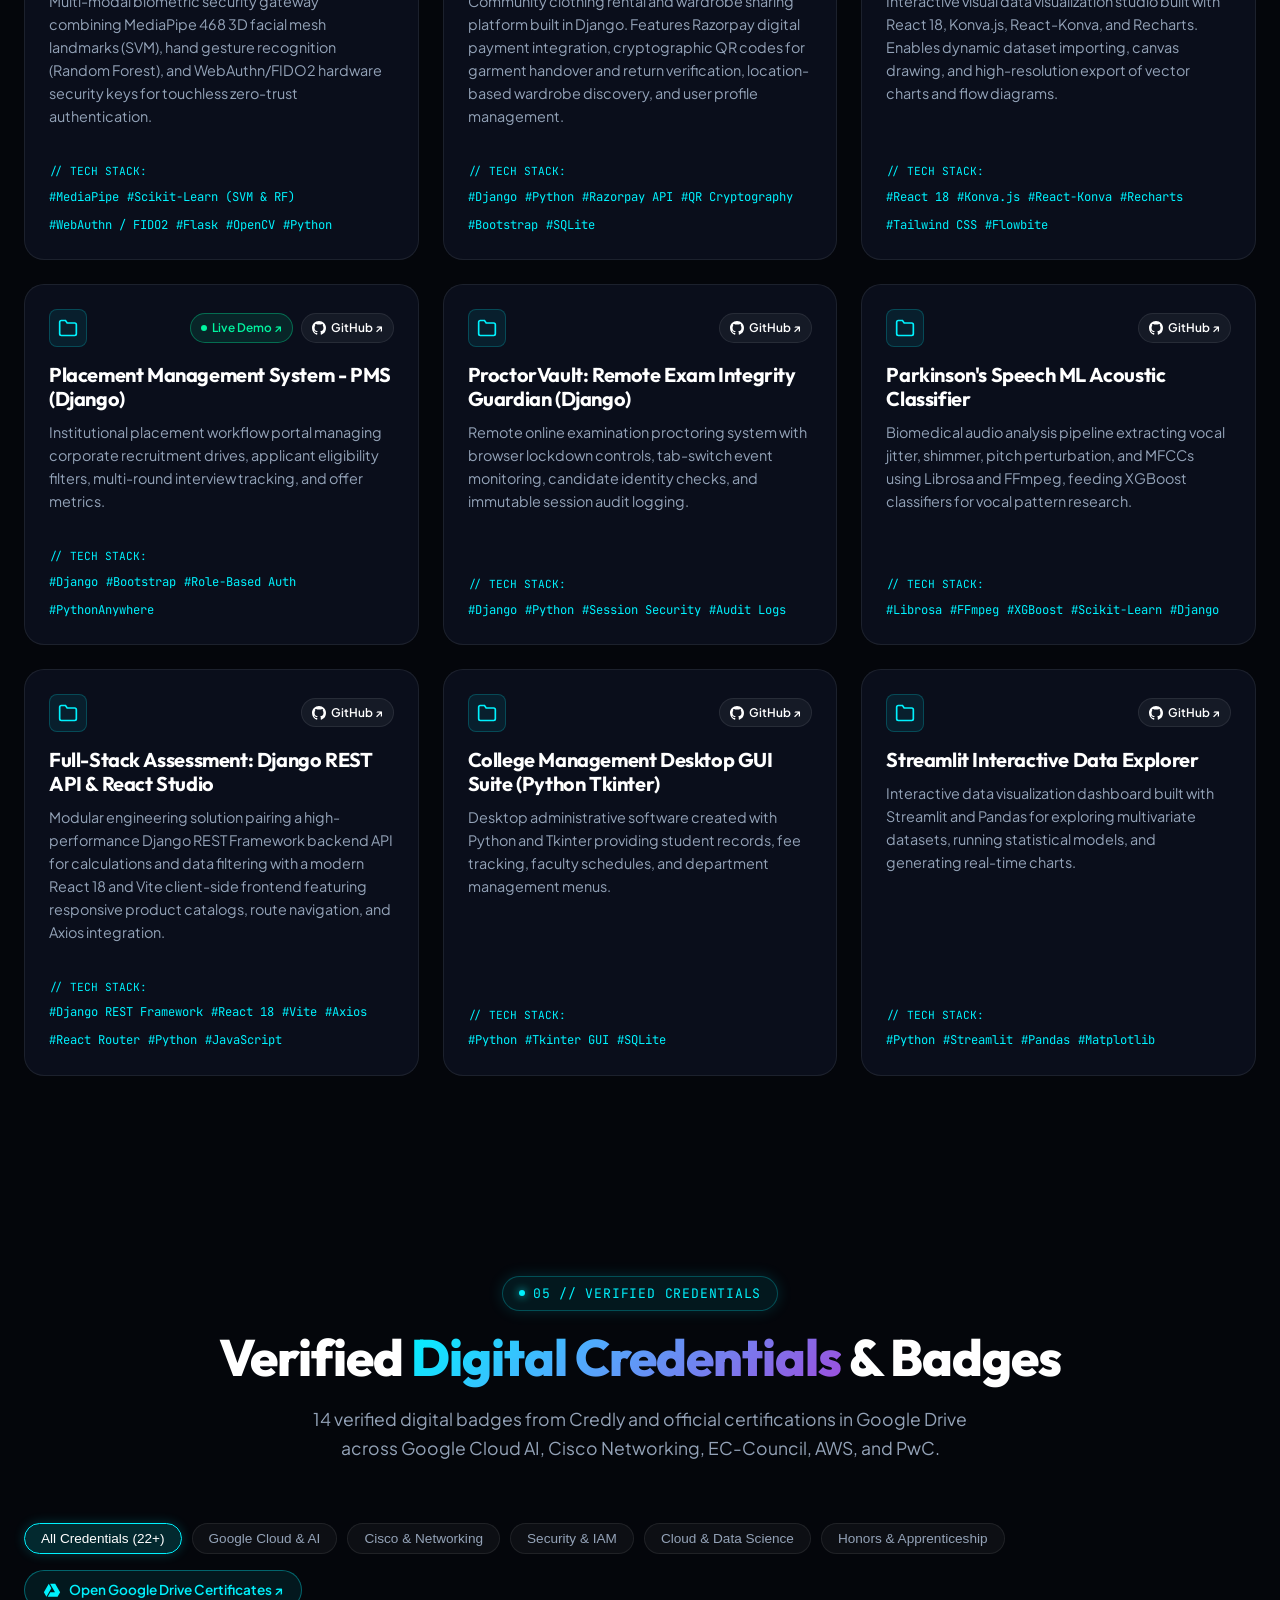
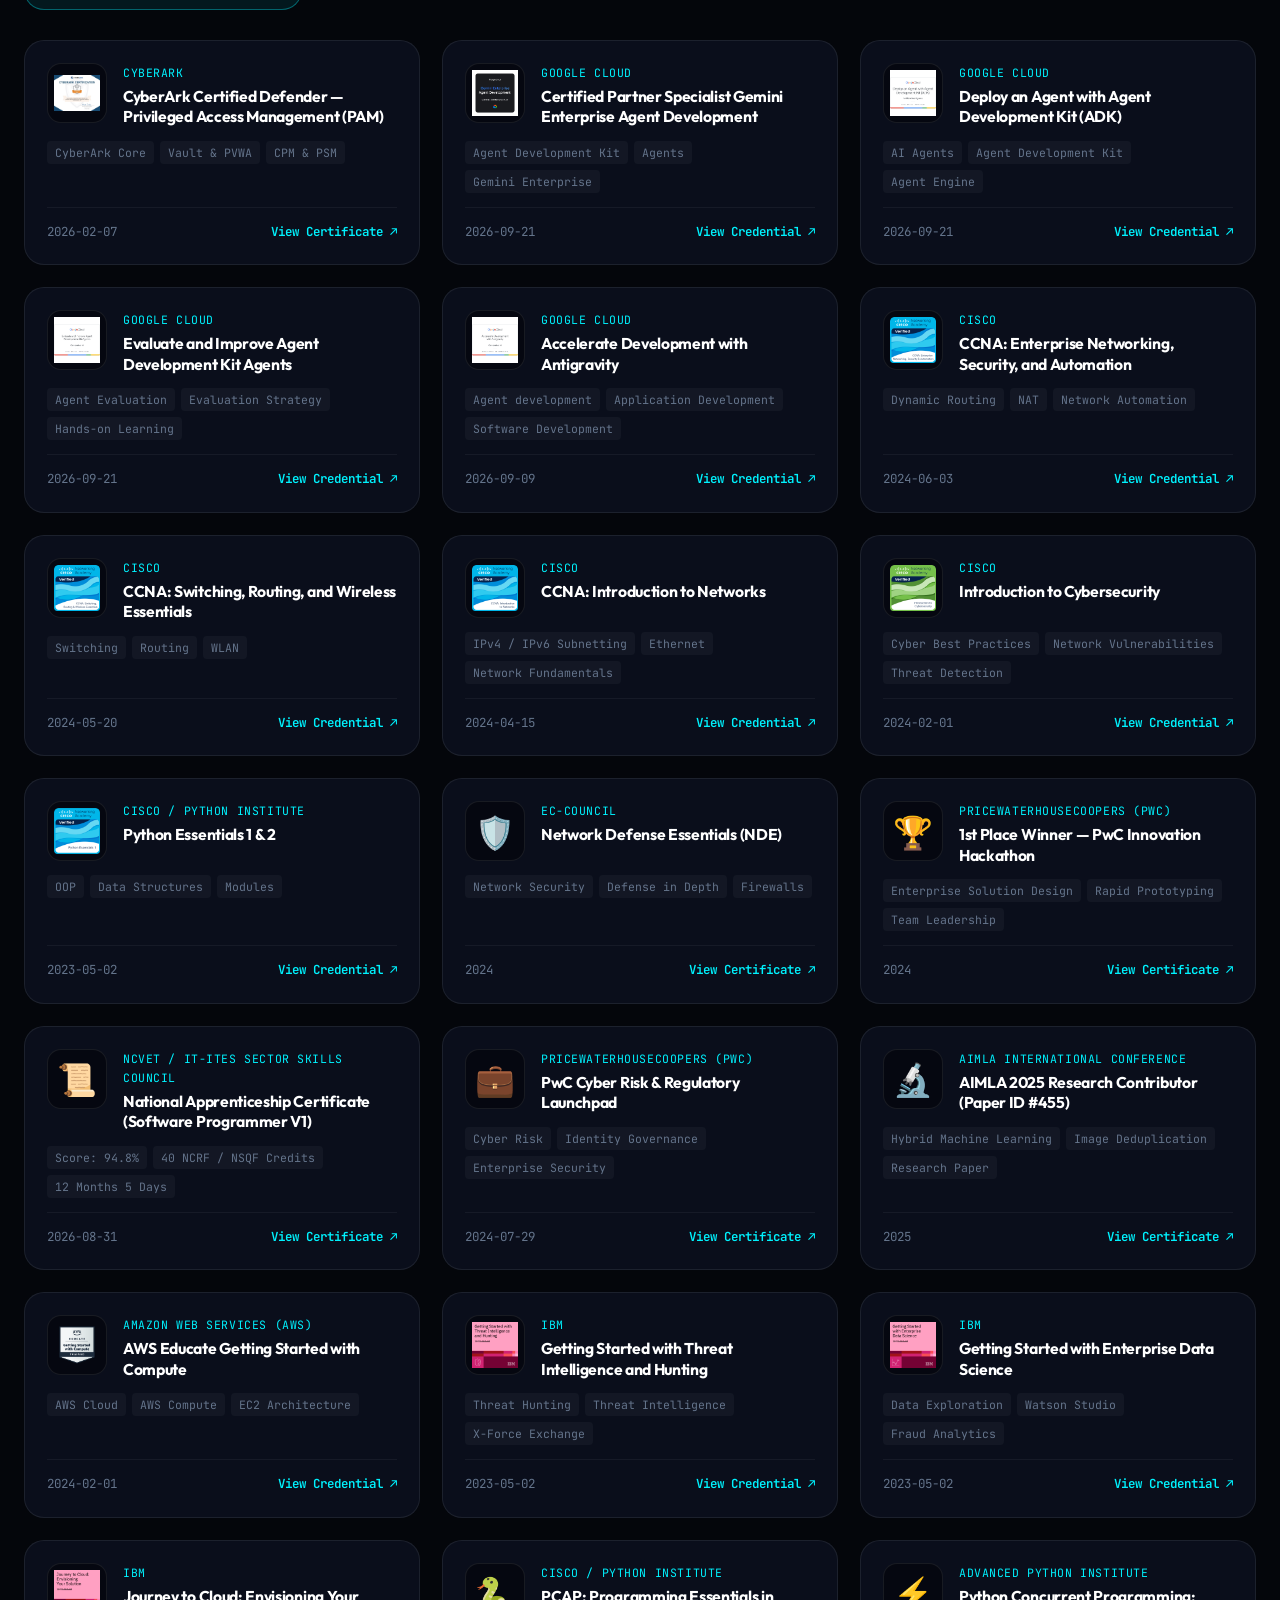
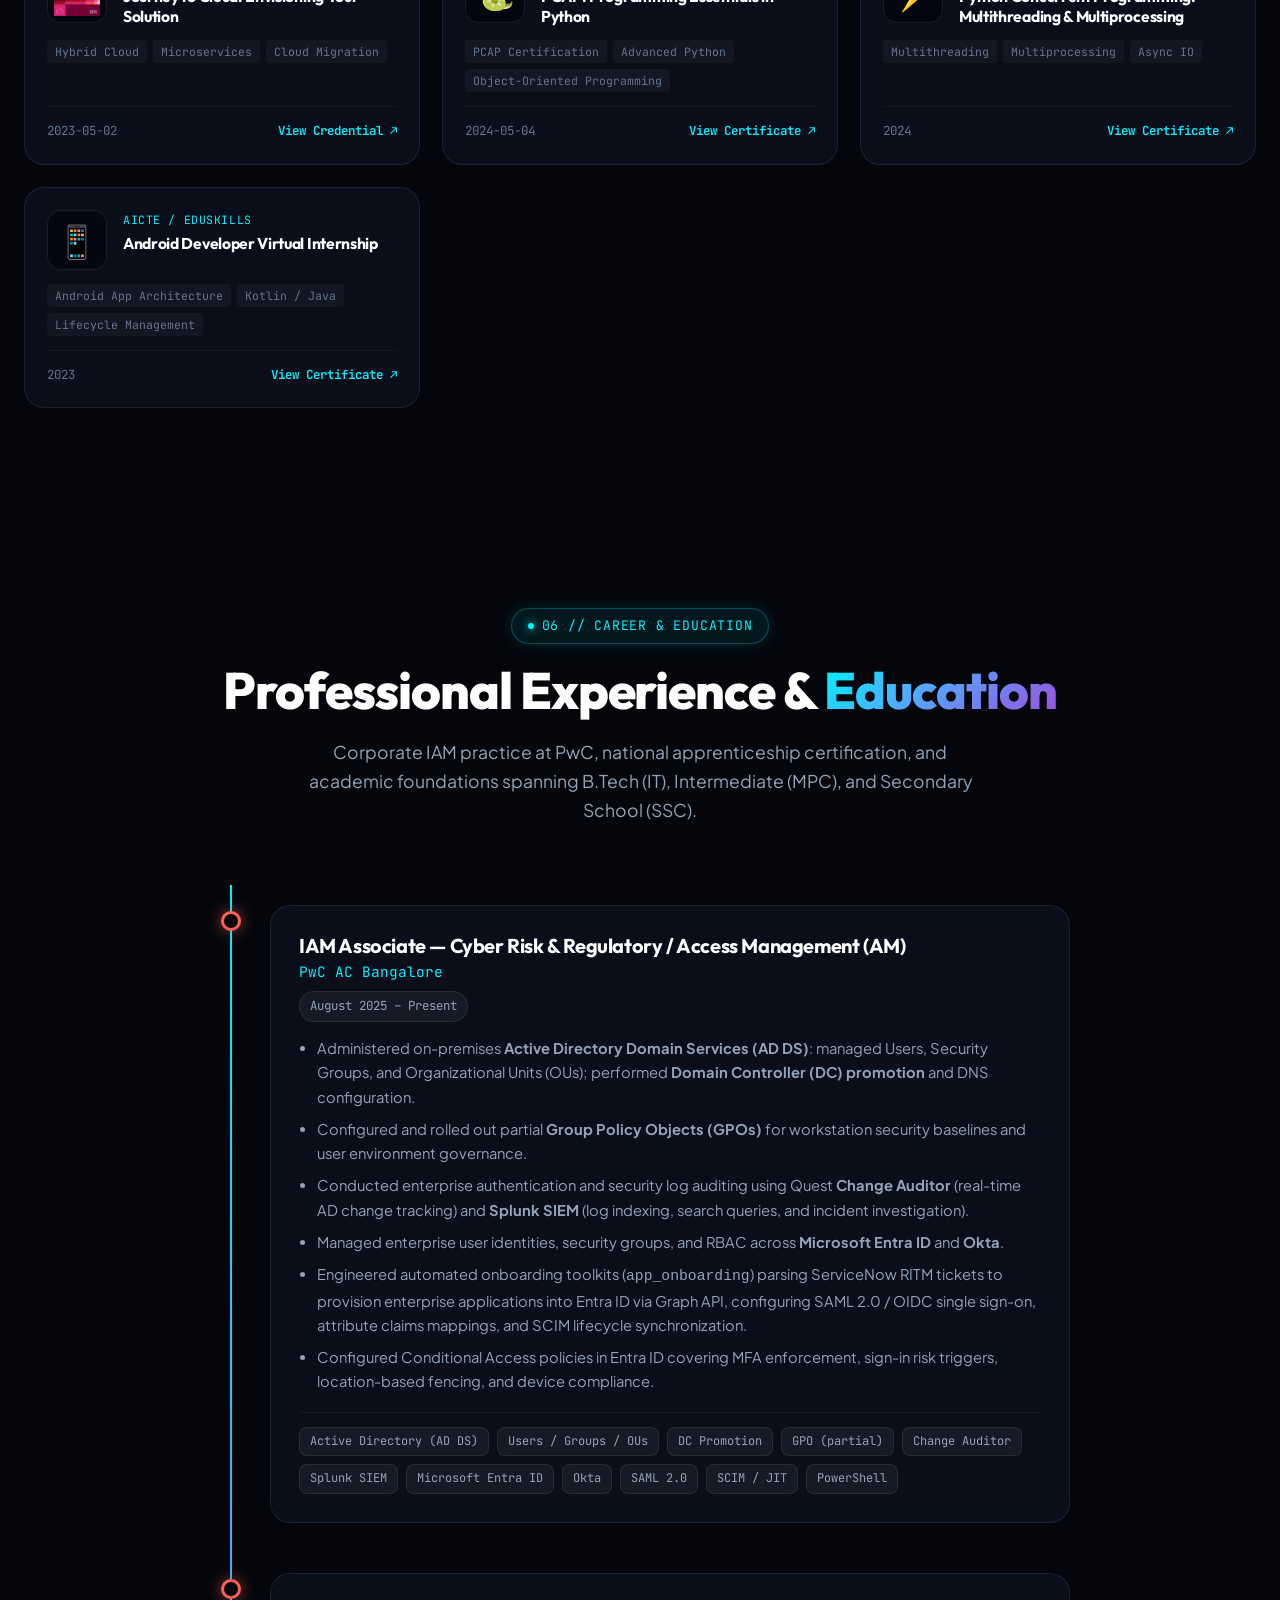
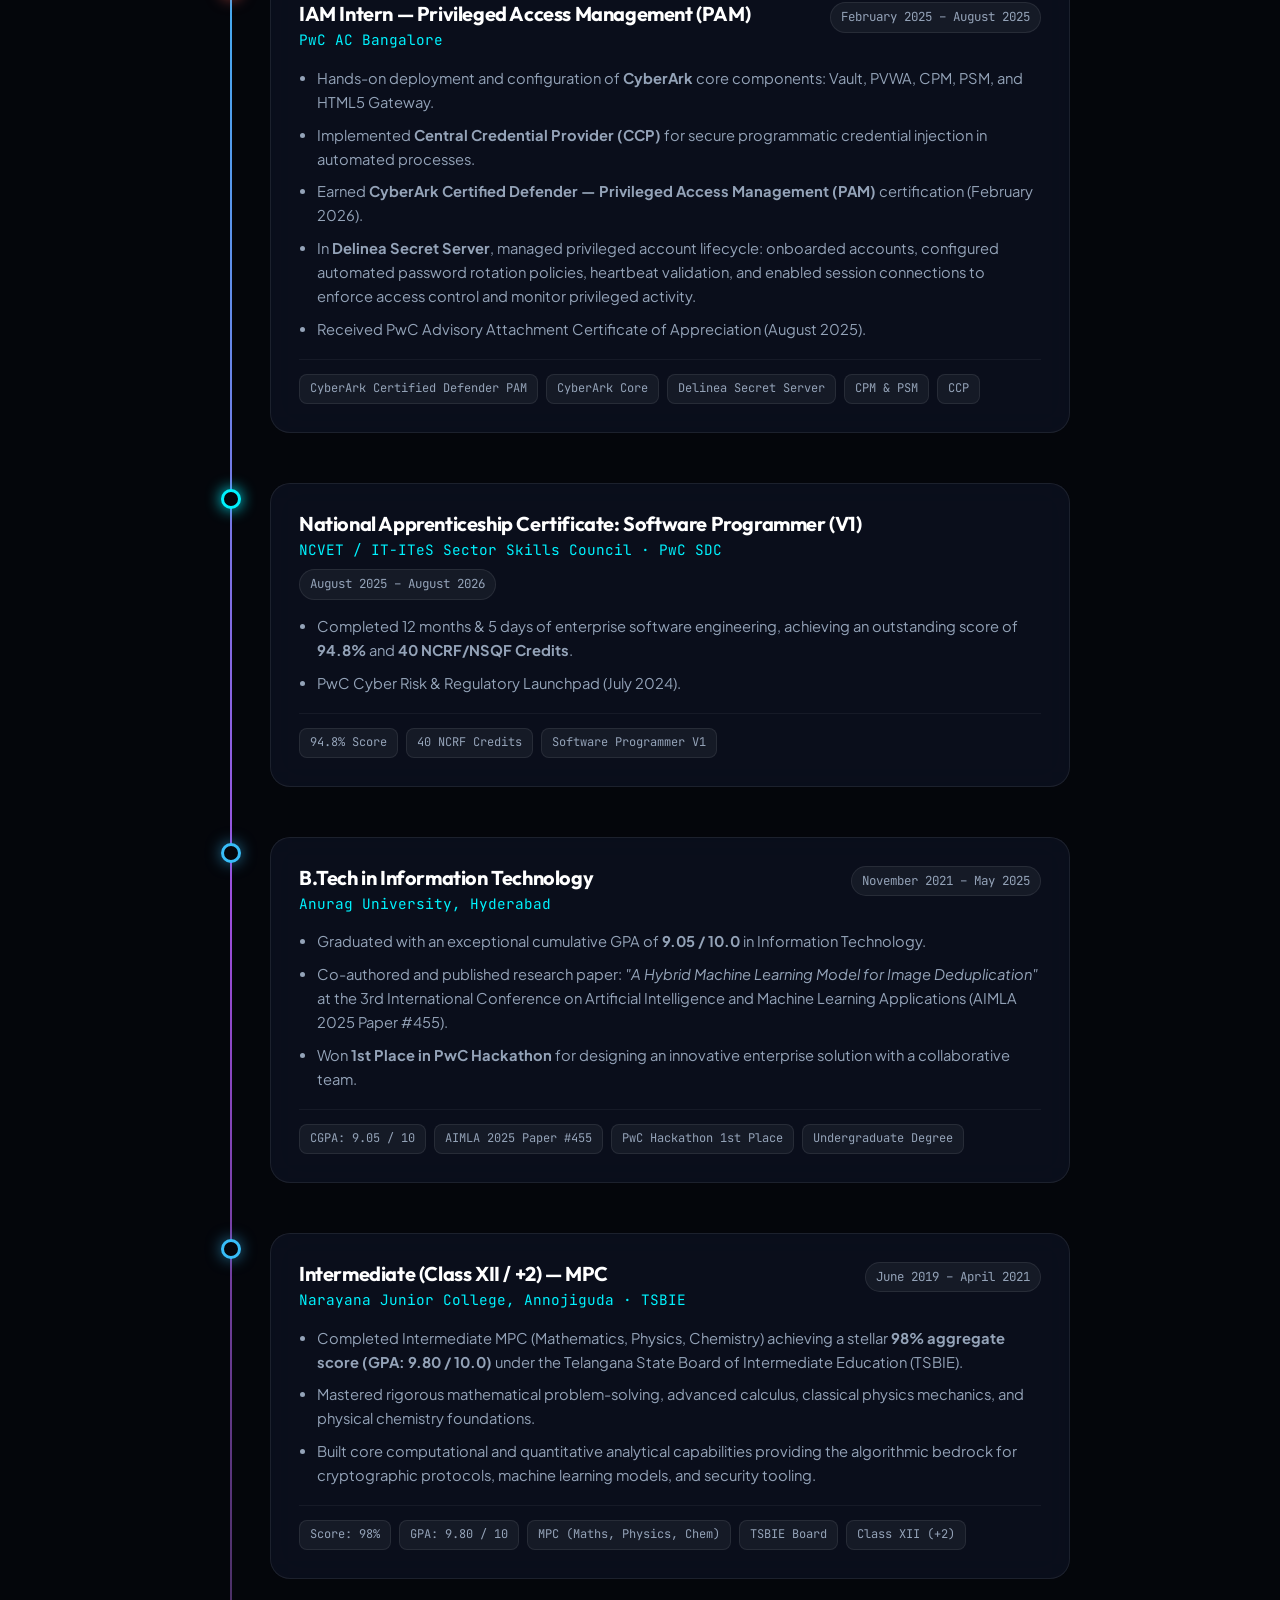
==== commit e6119e24: "Add Intermediate (MPC) and 10th (SSC) education milestones to timeline and terminal" ====
--- a/index.html
+++ b/index.html
@@ -52,7 +52,7 @@
         <a href="#skills" class="nav-link" onclick="window.soundEngine?.playClick()">Skills Matrix</a>
         <a href="#projects-grid-section" class="nav-link" onclick="window.soundEngine?.playClick()">All Projects</a>
         <a href="#credentials" class="nav-link" onclick="window.soundEngine?.playClick()">Credentials</a>
-        <a href="#timeline" class="nav-link" onclick="window.soundEngine?.playClick()">Experience</a>
+        <a href="#timeline" class="nav-link" onclick="window.soundEngine?.playClick()">Experience & Edu</a>
       </nav>
 
       <div class="nav-actions">
@@ -534,10 +534,10 @@
     <section id="timeline">
       <div class="container">
         <div class="section-header">
-          <div class="section-tag">06 // Career Trajectory</div>
-          <h2 class="section-title">Professional Experience & <span class="text-gradient">Timeline</span></h2>
+          <div class="section-tag">06 // Career & Education</div>
+          <h2 class="section-title">Professional Experience & <span class="text-gradient">Education</span></h2>
           <p class="section-desc">
-            Corporate IAM practice at PwC, national apprenticeship certification, and university academic achievements.
+            Corporate IAM practice at PwC, national apprenticeship certification, and academic foundations spanning B.Tech (IT), Intermediate (MPC), and Secondary School (SSC).
           </p>
         </div>
 
@@ -628,8 +628,8 @@
             </div>
           </div>
 
-          <!-- Item 4: Education -->
-          <div class="timeline-item">
+          <!-- Item 4: Education - B.Tech -->
+          <div class="timeline-item edu">
             <div class="timeline-node"></div>
             <div class="timeline-card">
               <div class="timeline-header">
@@ -640,14 +640,66 @@
                 <span class="timeline-badge-date">November 2021 – May 2025</span>
               </div>
               <ul class="timeline-body-list">
-                <li>Graduated with an exceptional cumulative GPA of <strong>9.05 / 10</strong>.</li>
-                <li>Co-authored and published research paper: <em>"A Hybrid Machine Learning Model for Image Deduplication"</em> (AIMLA 2025 Paper #455).</li>
+                <li>Graduated with an exceptional cumulative GPA of <strong>9.05 / 10.0</strong> in Information Technology.</li>
+                <li>Co-authored and published research paper: <em>"A Hybrid Machine Learning Model for Image Deduplication"</em> at the 3rd International Conference on Artificial Intelligence and Machine Learning Applications (AIMLA 2025 Paper #455).</li>
                 <li>Won <strong>1st Place in PwC Hackathon</strong> for designing an innovative enterprise solution with a collaborative team.</li>
               </ul>
               <div class="timeline-tools-strip">
-                <span class="tech-chip">CGPA: 9.05</span>
+                <span class="tech-chip">CGPA: 9.05 / 10</span>
                 <span class="tech-chip">AIMLA 2025 Paper #455</span>
                 <span class="tech-chip">PwC Hackathon 1st Place</span>
+                <span class="tech-chip">Undergraduate Degree</span>
+              </div>
+            </div>
+          </div>
+
+          <!-- Item 5: Education - Intermediate (+2) -->
+          <div class="timeline-item edu">
+            <div class="timeline-node"></div>
+            <div class="timeline-card">
+              <div class="timeline-header">
+                <div>
+                  <h3 class="timeline-role-title">Intermediate (Class XII / +2) — MPC</h3>
+                  <div class="timeline-org">Narayana Junior College, Annojiguda · TSBIE</div>
+                </div>
+                <span class="timeline-badge-date">June 2019 – April 2021</span>
+              </div>
+              <ul class="timeline-body-list">
+                <li>Completed Intermediate MPC (Mathematics, Physics, Chemistry) achieving a stellar <strong>98% aggregate score (GPA: 9.80 / 10.0)</strong> under the Telangana State Board of Intermediate Education (TSBIE).</li>
+                <li>Mastered rigorous mathematical problem-solving, advanced calculus, classical physics mechanics, and physical chemistry foundations.</li>
+                <li>Built core computational and quantitative analytical capabilities providing the algorithmic bedrock for cryptographic protocols, machine learning models, and security tooling.</li>
+              </ul>
+              <div class="timeline-tools-strip">
+                <span class="tech-chip">Score: 98%</span>
+                <span class="tech-chip">GPA: 9.80 / 10</span>
+                <span class="tech-chip">MPC (Maths, Physics, Chem)</span>
+                <span class="tech-chip">TSBIE Board</span>
+                <span class="tech-chip">Class XII (+2)</span>
+              </div>
+            </div>
+          </div>
+
+          <!-- Item 6: Education - Secondary School Certificate (Class X) -->
+          <div class="timeline-item edu">
+            <div class="timeline-node"></div>
+            <div class="timeline-card">
+              <div class="timeline-header">
+                <div>
+                  <h3 class="timeline-role-title">Secondary School Certificate (SSC / Class X)</h3>
+                  <div class="timeline-org">Telangana State Model School (TS Model School), Pochampally</div>
+                </div>
+                <span class="timeline-badge-date">June 2018 – April 2019</span>
+              </div>
+              <ul class="timeline-body-list">
+                <li>Graduated Secondary School Certificate (SSC) with distinction, achieving a <strong>GPA of 9.3 / 10.0</strong> under the Telangana State Board of Secondary Education.</li>
+                <li>Demonstrated consistent academic excellence across Mathematics, Physical Sciences, Biological Sciences, and English.</li>
+                <li>Active participant in state model school science exhibitions, foundational computer workshops, and logical reasoning competitions.</li>
+              </ul>
+              <div class="timeline-tools-strip">
+                <span class="tech-chip">GPA: 9.3 / 10</span>
+                <span class="tech-chip">SSC / Class X</span>
+                <span class="tech-chip">TS Model School</span>
+                <span class="tech-chip">Distinction in Math & Science</span>
               </div>
             </div>
           </div>
@@ -696,7 +748,7 @@
             <li><a href="#skills">Skills Matrix & Arsenal</a></li>
             <li><a href="#projects-grid-section">All Projects Archive</a></li>
             <li><a href="#credentials">Digital Credentials Vault</a></li>
-            <li><a href="#timeline">Professional Experience</a></li>
+            <li><a href="#timeline">Experience & Education</a></li>
           </ul>
         </div>
 
--- a/css/components.css
+++ b/css/components.css
@@ -806,6 +806,11 @@
   box-shadow: 0 0 15px rgba(255, 95, 86, 0.6);
 }
 
+.timeline-item.edu .timeline-node {
+  border-color: #38bdf8;
+  box-shadow: 0 0 15px rgba(56, 189, 248, 0.6);
+}
+
 .timeline-card {
   background: var(--bg-card);
   border: 1px solid var(--bg-glass-border);
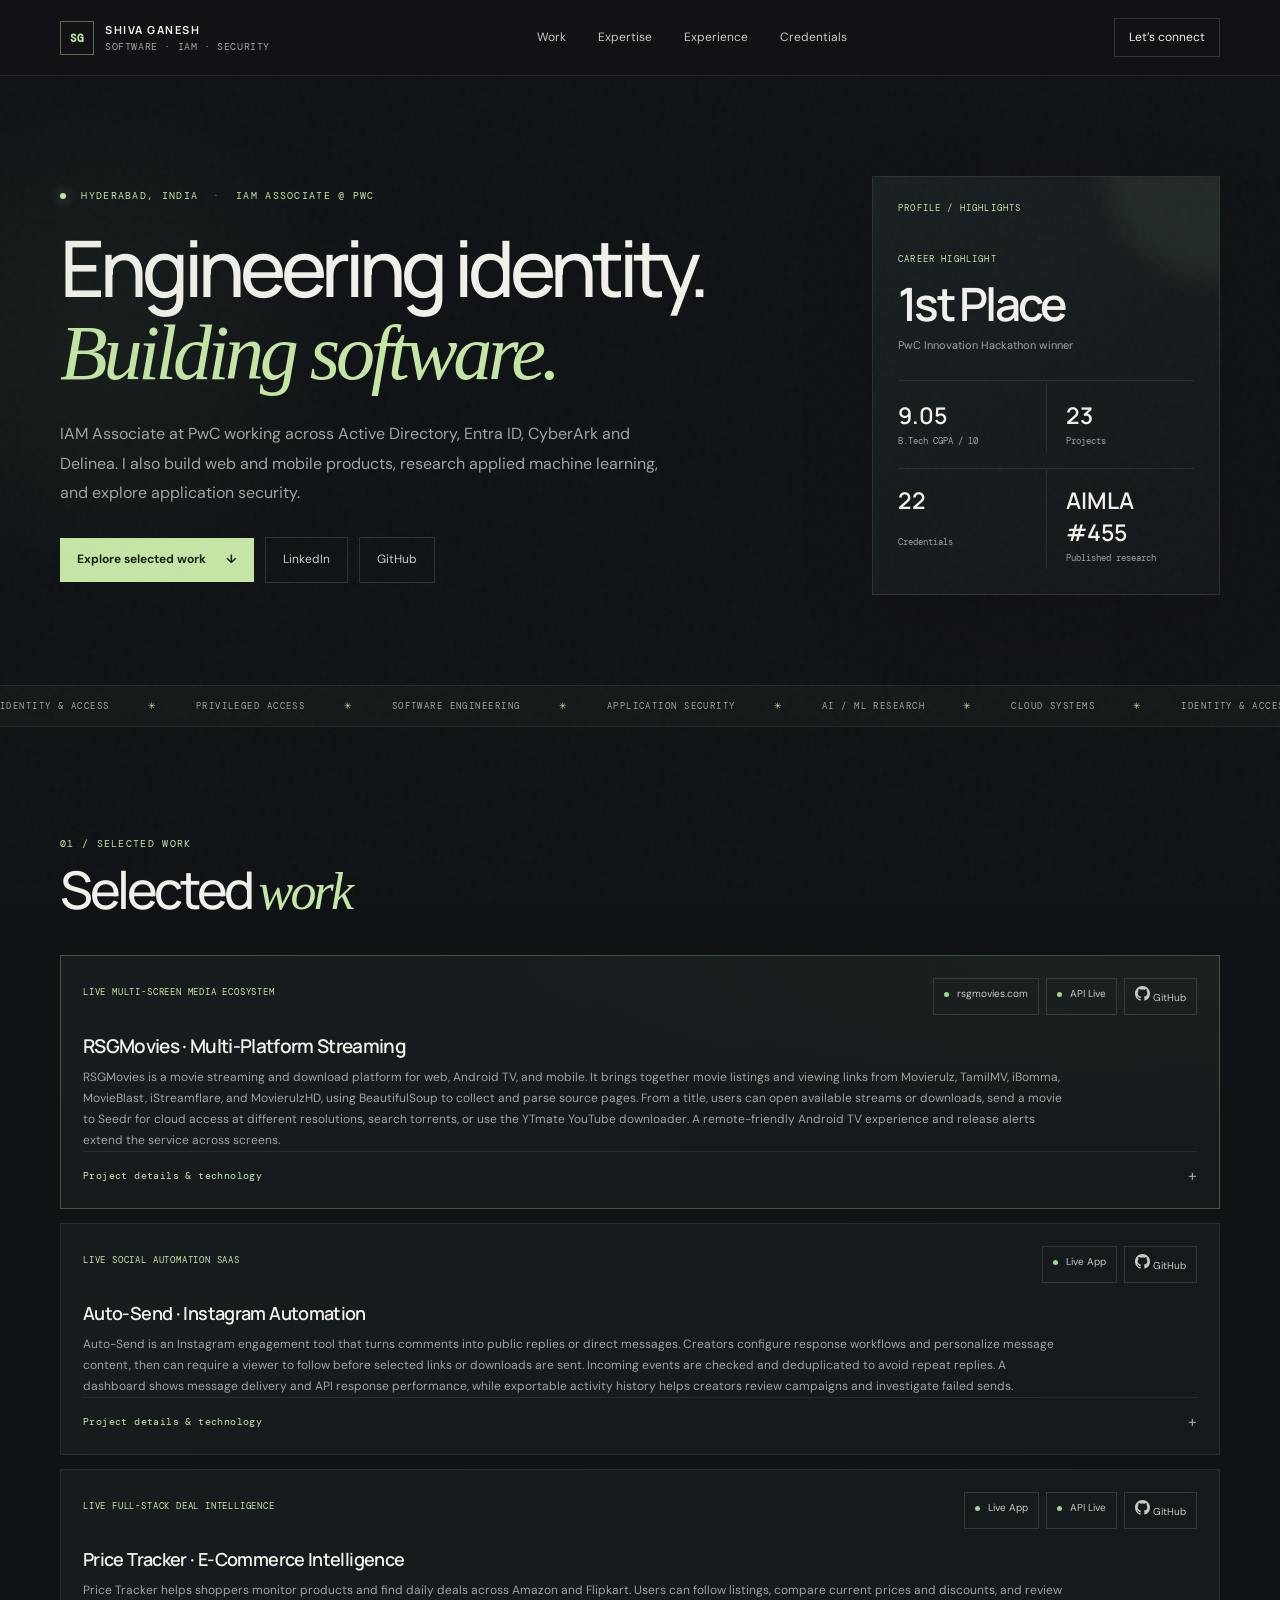
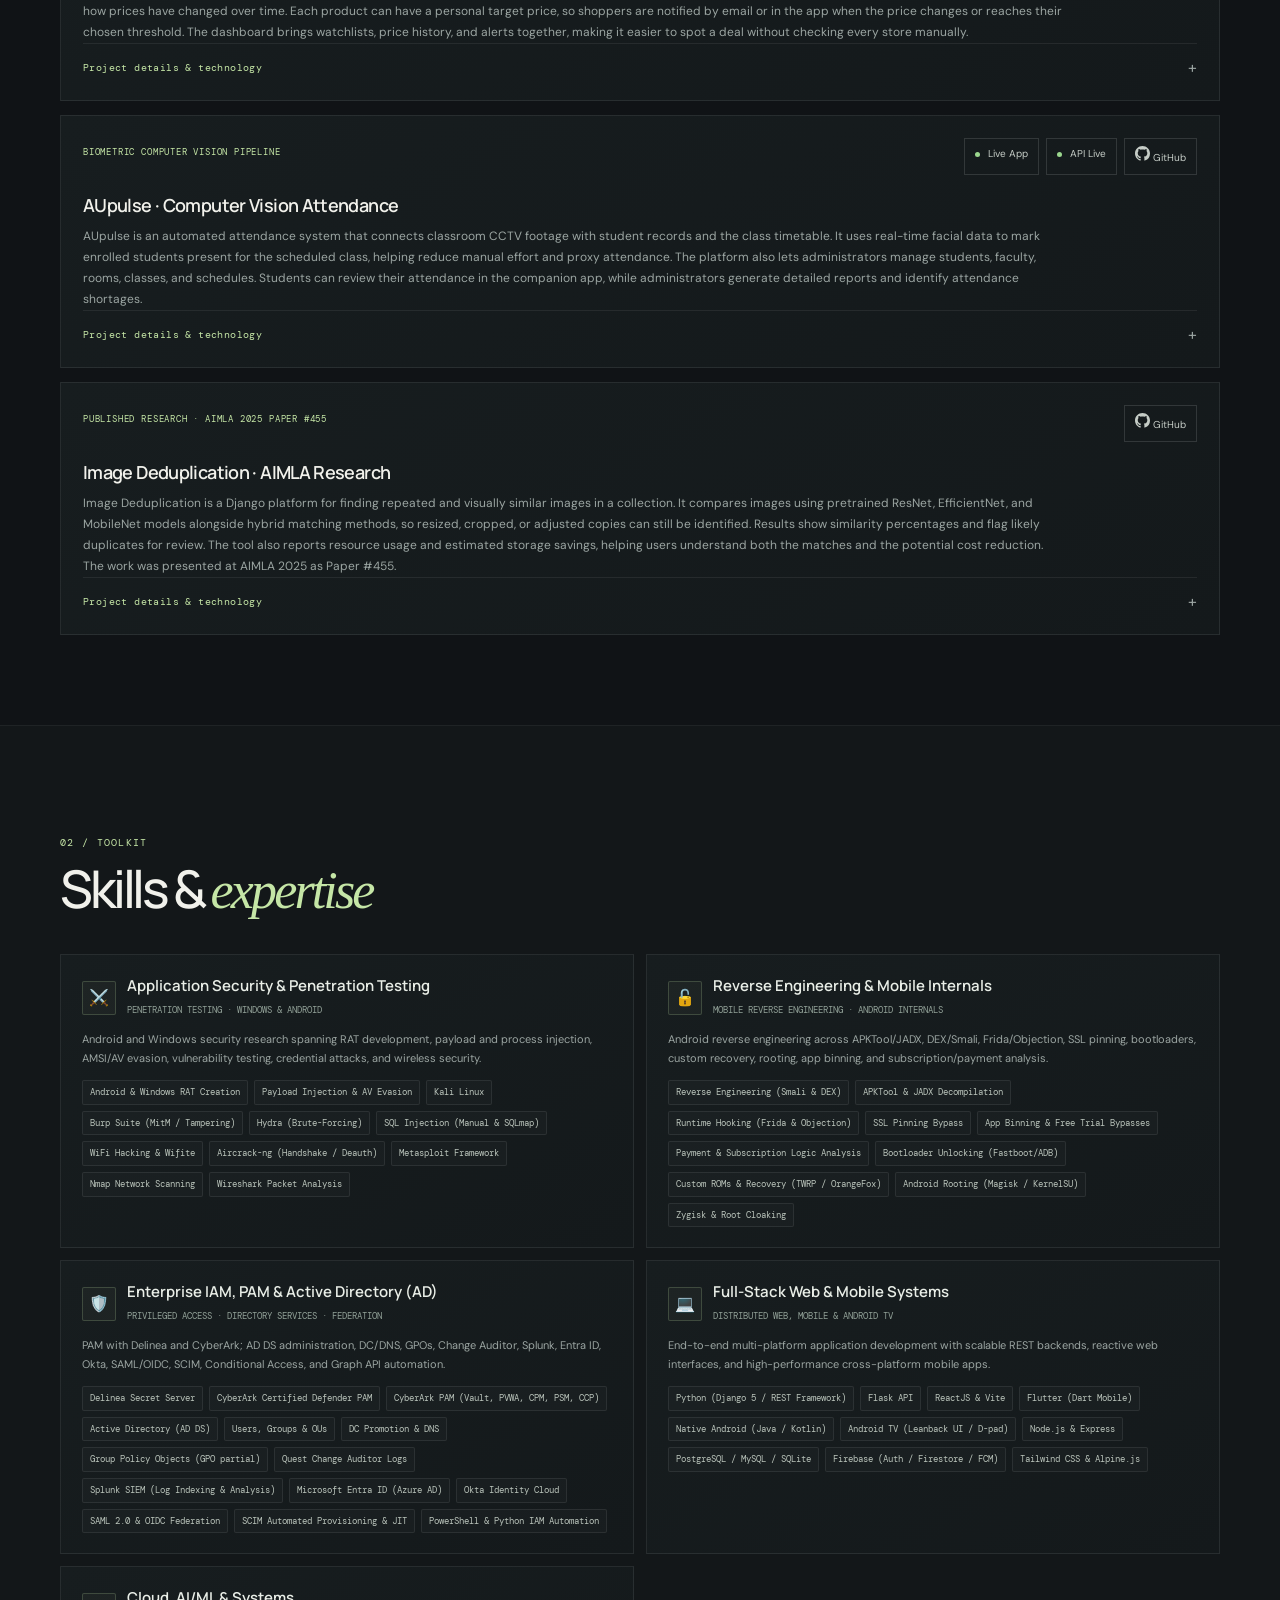
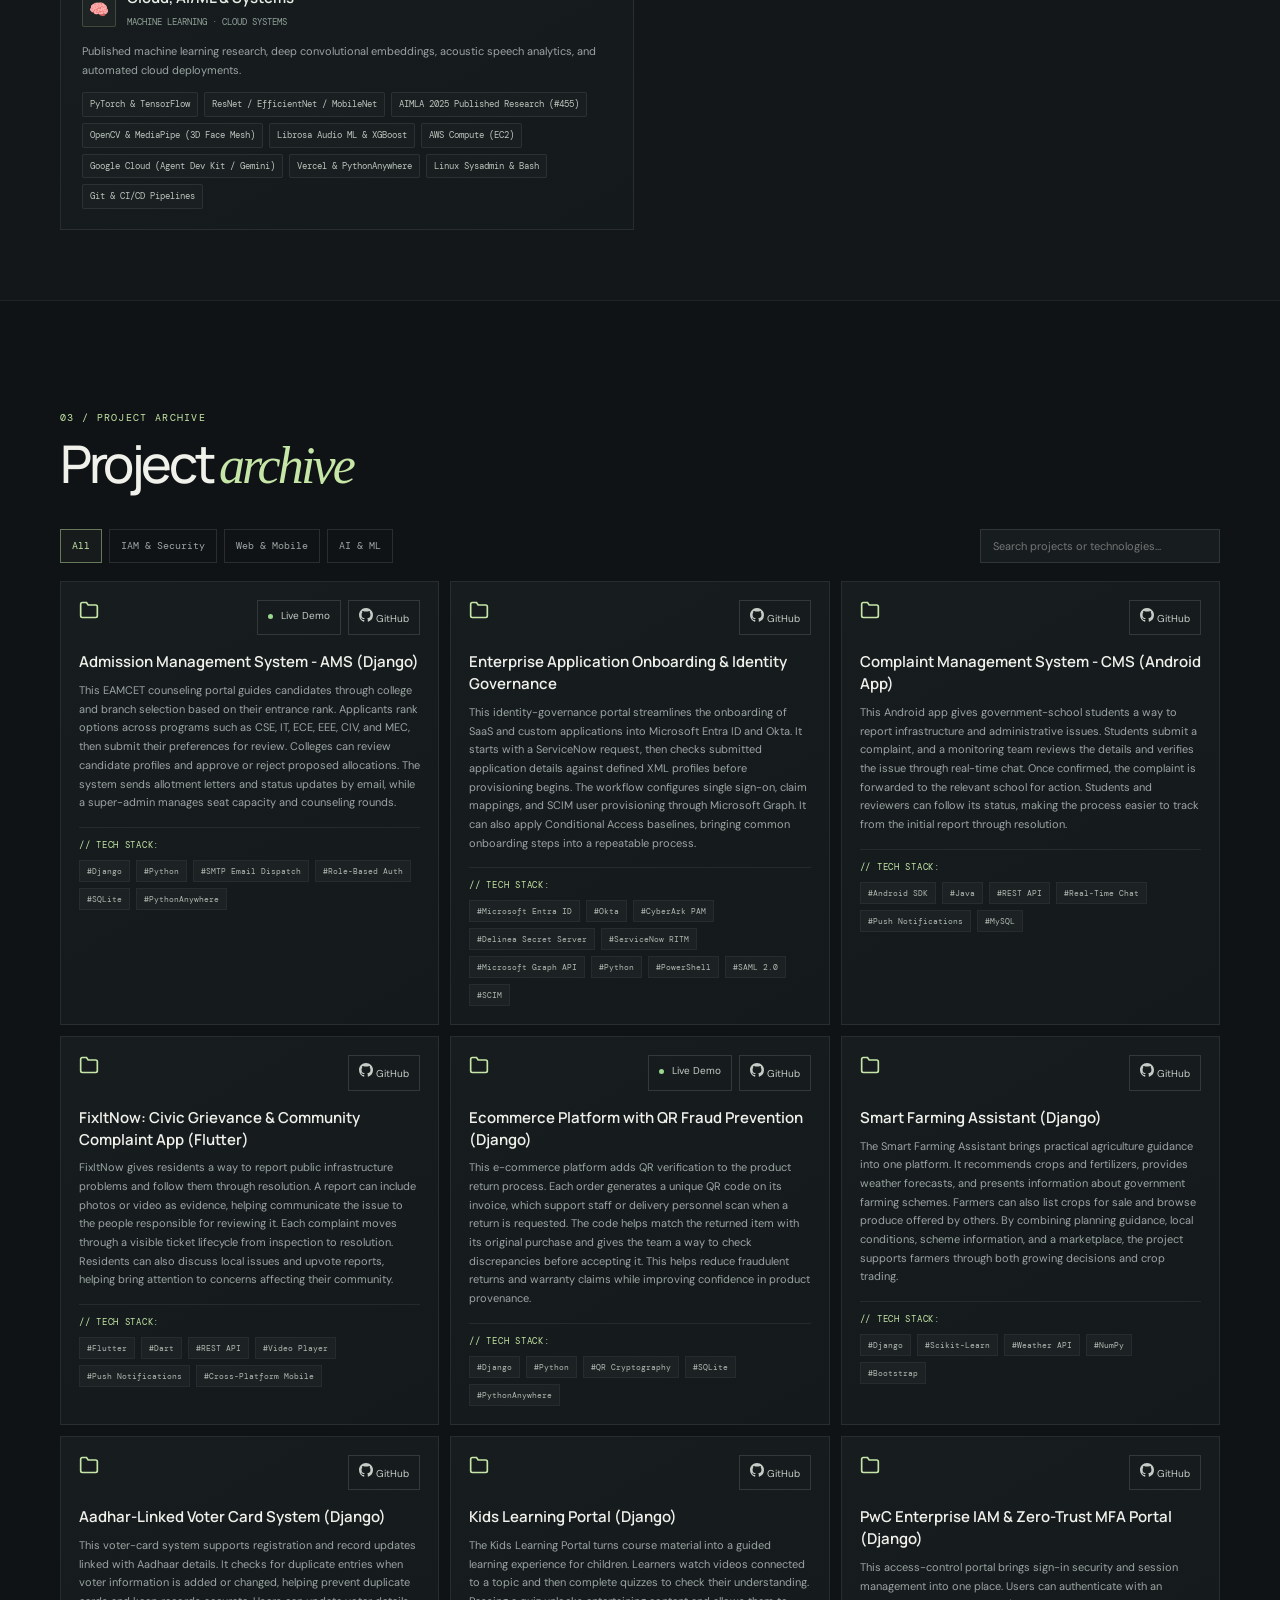
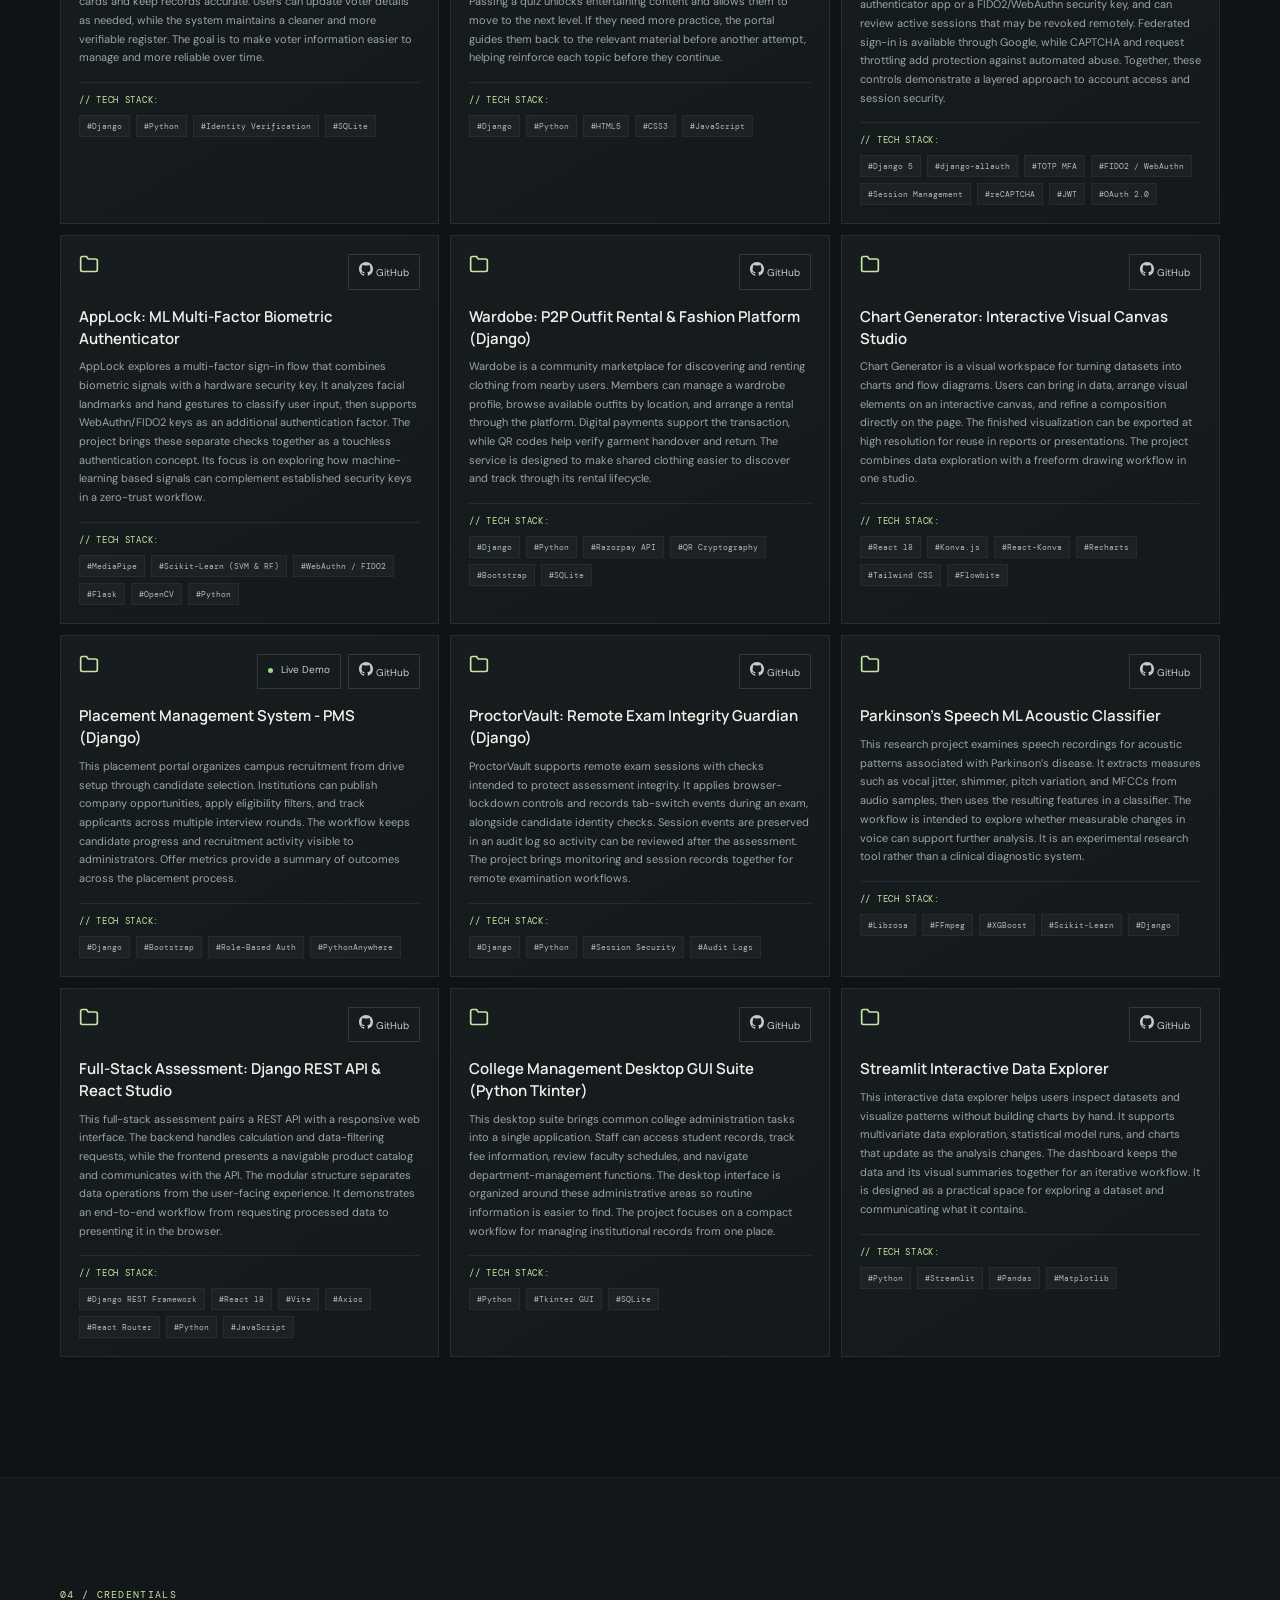
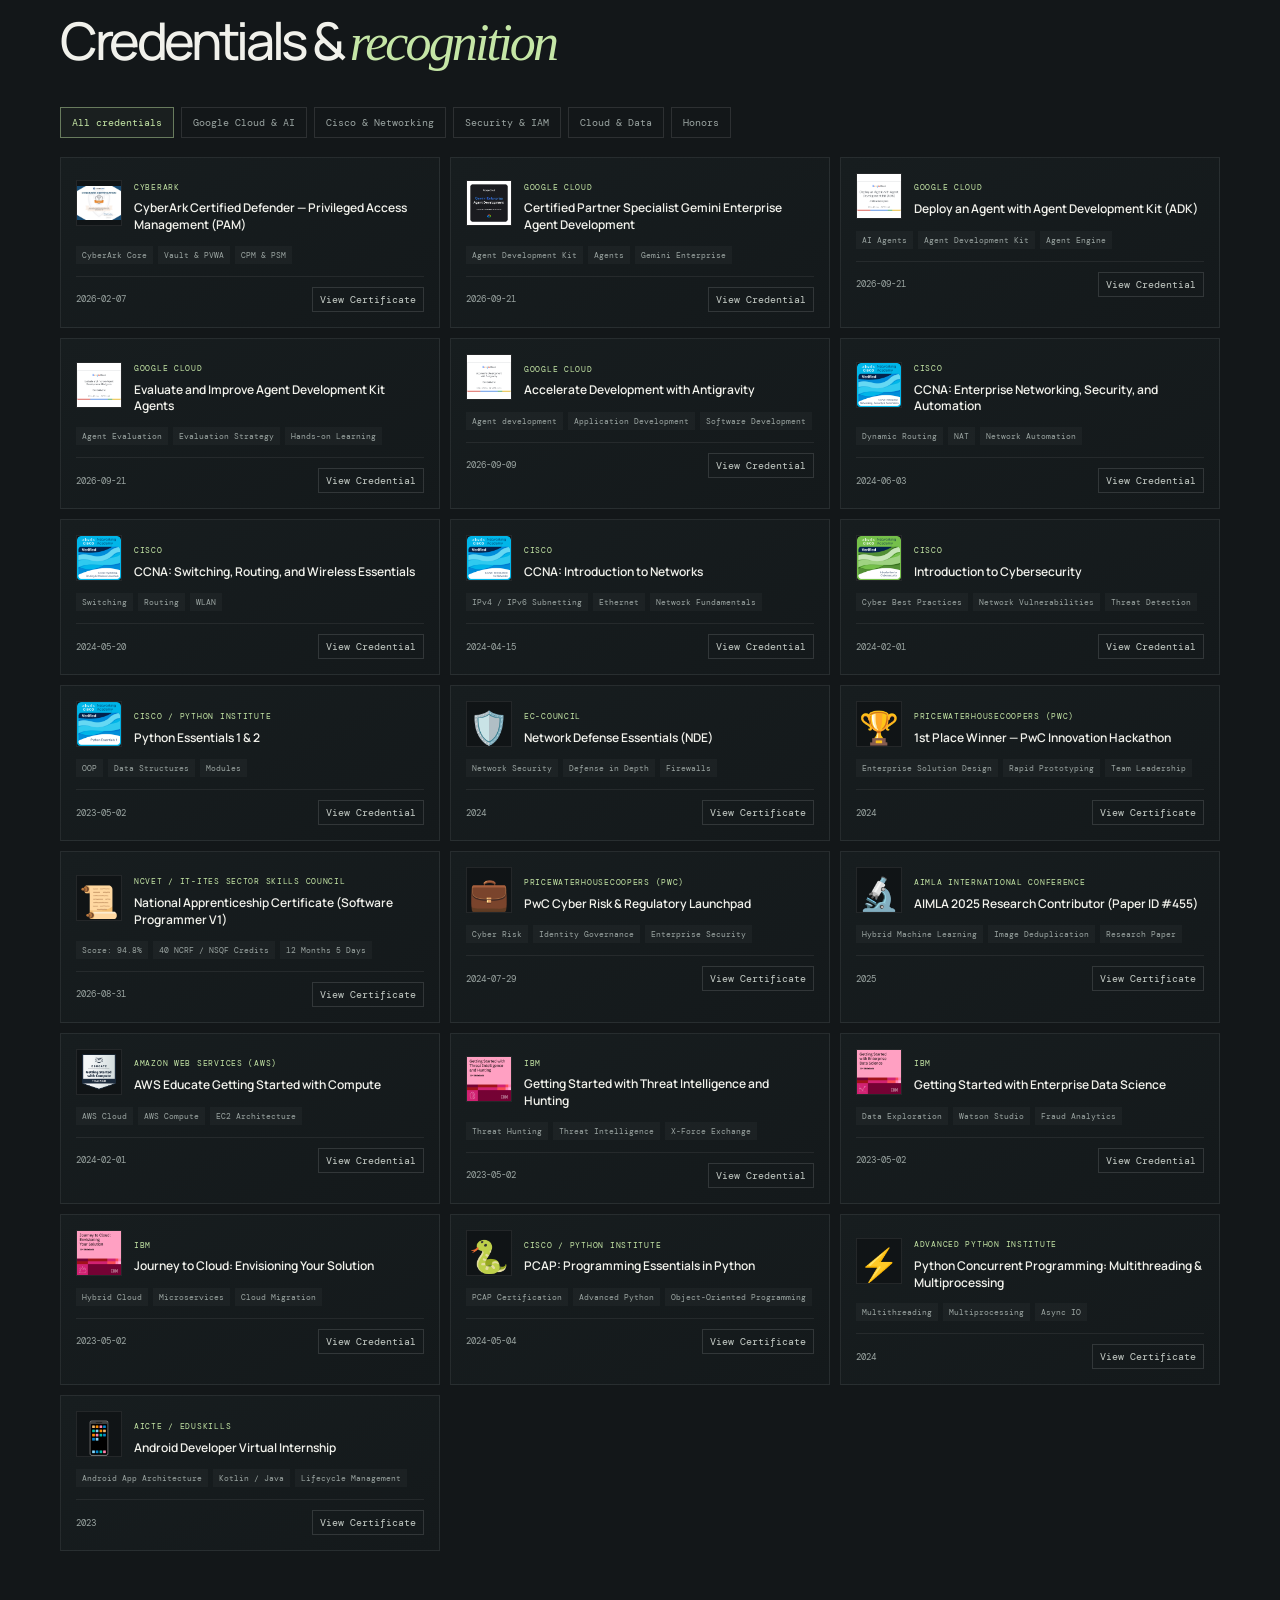
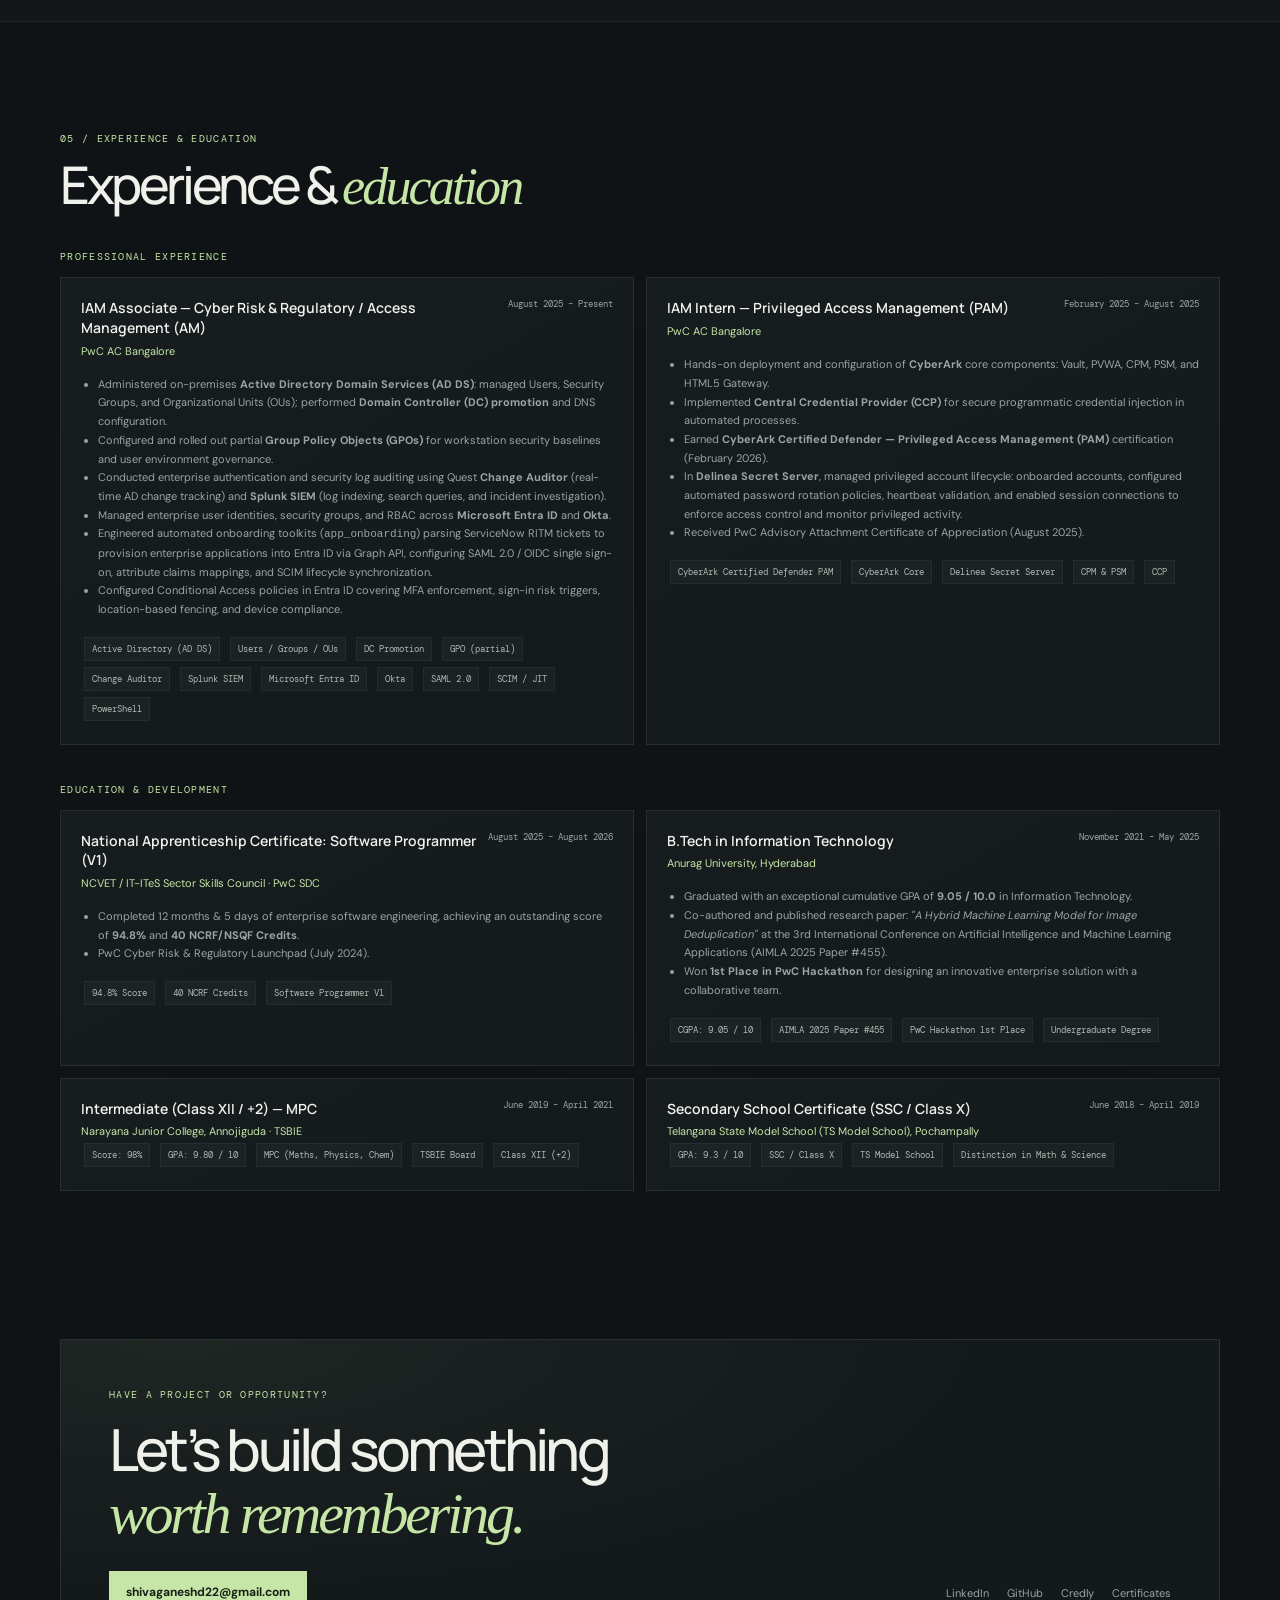
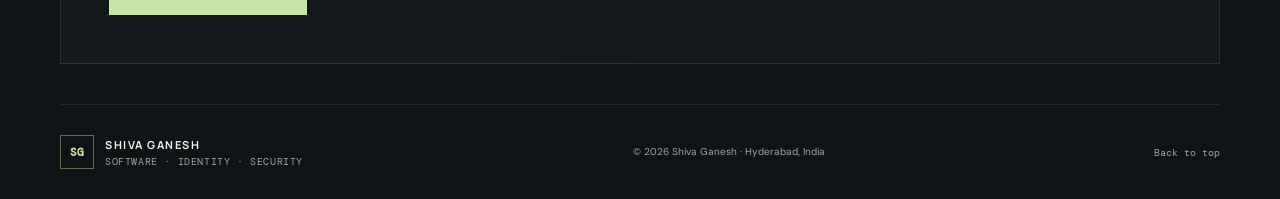
==== commit f51cb82d: "updated" ====
--- a/index.html
+++ b/index.html
@@ -1,814 +1,38 @@
 <!DOCTYPE html>
+
 <html lang="en">
 <head>
-  <meta charset="UTF-8">
-  <meta name="viewport" content="width=device-width, initial-scale=1.0">
-  <title>Shiva Ganesh · Software Developer & Enterprise IAM Security Engineer</title>
-  
-  <!-- SEO & Social Meta Tags -->
-  <meta name="description" content="Official portfolio of Shiva Ganesh (Dornala Shiva Ganesh) - Software Developer, Enterprise IAM Associate at PwC, and Application Security Researcher. Specializing in Microsoft Entra ID, Okta, CyberArk, multi-platform streaming ecosystems, and AI research.">
-  <meta name="keywords" content="Shiva Ganesh, Dornala Shiva Ganesh, IAM Engineer, Microsoft Entra ID, Okta, CyberArk, Software Developer, RSGMovies, Android TV, Python Django, AIMLA 2025, shivaganesh.net">
-  <meta name="author" content="Shiva Ganesh">
-  <meta property="og:title" content="Shiva Ganesh · Software Developer & Enterprise IAM Engineer">
-  <meta property="og:description" content="Engineering multi-platform applications, automating enterprise identity workflows, and dissecting application security controls.">
-  <meta property="og:image" content="https://avatars.githubusercontent.com/u/71806997?v=4">
-  <meta property="og:url" content="https://shivaganesh.net">
-  <meta name="twitter:card" content="summary_large_image">
-
-  <!-- Favicon -->
-  <link rel="icon" type="image/png" href="https://avatars.githubusercontent.com/u/71806997?v=4">
-
-  <!-- Stylesheets -->
-  <link rel="stylesheet" href="css/tokens.css">
-  <link rel="stylesheet" href="css/main.css">
-  <link rel="stylesheet" href="css/components.css">
-  <link rel="stylesheet" href="css/responsive.css">
+<meta charset="utf-8"/><meta content="width=device-width,initial-scale=1" name="viewport"/>
+<meta content="#101316" name="theme-color"/>
+<meta content="Shiva Ganesh is an IAM Associate at PwC and software developer in Hyderabad, India, working across identity security, software engineering, and applied research." name="description"/><link rel="canonical" href="https://shivaganesh.net/"/>
+<meta content="Shiva Ganesh — IAM Associate &amp; Software Developer" property="og:title"/><meta content="IAM Associate at PwC working across identity and privileged access, alongside full-stack software and applied research." property="og:description"/><meta content="https://shivaganesh.net/" property="og:url"/>
+<title>Shiva Ganesh — IAM Associate &amp; Software Developer</title>
+<link href="https://fonts.googleapis.com" rel="preconnect"/><link crossorigin="" href="https://fonts.gstatic.com" rel="preconnect"/>
+<link href="https://fonts.googleapis.com/css2?family=DM+Mono:wght@400;500&amp;family=DM+Sans:wght@400;500;600;700&amp;family=Manrope:wght@400;500;600;700;800&amp;display=swap" rel="stylesheet"/>
+<link href="style.css" rel="stylesheet"/>
+<script type="application/ld+json">{"@context":"https://schema.org","@type":"Person","@id":"https://shivaganesh.net/#person","name":"Shiva Ganesh","alternateName":"Dornala Shiva Ganesh","url":"https://shivaganesh.net/","image":"https://avatars.githubusercontent.com/u/71806997?v=4","jobTitle":"IAM Associate","worksFor":{"@type":"Organization","name":"PwC"},"sameAs":["https://www.linkedin.com/in/shivaganesh6","https://github.com/shivaganesh22","https://www.credly.com/users/shivaganesh22"],"knowsAbout":["Identity and access management","Privileged access management","Active Directory","Microsoft Entra ID","CyberArk","Delinea Secret Server","Software engineering","Application security","Machine learning"]}</script>
 </head>
 <body>
+<div aria-hidden="true" class="grain"></div>
+<header class="topbar"><a class="wordmark" href="#home"><span class="mark">SG</span><span>SHIVA GANESH<small>SOFTWARE · IAM · SECURITY</small></span></a><nav aria-label="Main navigation" class="desktop-nav"><a href="#work">Work</a><a href="#skills">Expertise</a><a href="#experience">Experience</a><a href="#credentials">Credentials</a></nav><a class="nav-cta" href="mailto:shivaganeshd22@gmail.com">Let’s connect</a><button aria-expanded="false" aria-label="Open navigation" class="menu-toggle">☰</button></header>
+<main id="home">
+<section class="hero shell hero-solo">
+<div class="hero-copy"><div class="eyebrow"><span class="pulse"></span> HYDERABAD, INDIA <i>·</i> IAM ASSOCIATE @ PwC</div><h1>Engineering identity.<br/><span>Building software.</span></h1><p class="intro">IAM Associate at PwC working across Active Directory, Entra ID, CyberArk and Delinea. I also build web and mobile products, research applied machine learning, and explore application security.</p><div class="hero-actions"><a class="button primary" href="#work">Explore selected work <span>↓</span></a><a class="button quiet" href="https://www.linkedin.com/in/shivaganesh6" rel="noreferrer" target="_blank">LinkedIn</a><a class="button quiet" href="https://github.com/shivaganesh22" rel="noreferrer" target="_blank">GitHub</a></div></div>
+<aside aria-label="Career highlights" class="hero-proof">
+<div class="proof-label">PROFILE / HIGHLIGHTS</div>
+<div class="proof-lead"><span class="proof-kicker">CAREER HIGHLIGHT</span><strong>1st Place</strong><small>PwC Innovation Hackathon winner</small></div>
+<div class="proof-grid"><div><strong>9.05</strong><span>B.Tech CGPA / 10</span></div><div><strong>23</strong><span>Projects</span></div><div><strong>22</strong><span>Credentials</span></div><div><strong>AIMLA #455</strong><span>Published research</span></div></div>
+</aside>
+</section>
+<section aria-label="Areas of focus" class="ticker"><div>IDENTITY &amp; ACCESS <i>✳</i> PRIVILEGED ACCESS <i>✳</i> SOFTWARE ENGINEERING <i>✳</i> APPLICATION SECURITY <i>✳</i> AI / ML RESEARCH <i>✳</i> CLOUD SYSTEMS <i>✳</i> IDENTITY &amp; ACCESS <i>✳</i> PRIVILEGED ACCESS <i>✳</i></div></section>
+<section class="section shell" id="work"><div class="section-head"><div><div class="eyebrow">01 / SELECTED WORK</div><h2>Selected <span>work</span></h2></div></div><div class="flagship-list" id="flagship-list-container"></div></section>
+<section class="section skills-section" id="skills"><div class="shell"><div class="section-head"><div><div class="eyebrow">02 / TOOLKIT</div><h2>Skills &amp; <span>expertise</span></h2></div></div><div class="skills-grid" id="skills-content"></div></div></section>
+<section class="section shell" id="archive"><div class="section-head"><div><div class="eyebrow">03 / PROJECT ARCHIVE</div><h2>Project <span>archive</span></h2></div></div><div class="archive-tools"><div class="filters"><button class="filter-pill active" data-filter="all">All</button><button class="filter-pill" data-filter="iam_security">IAM &amp; Security</button><button class="filter-pill" data-filter="web_mobile">Web &amp; Mobile</button><button class="filter-pill" data-filter="ai_ml">AI &amp; ML</button></div><input aria-label="Search projects" id="project-search-input" placeholder="Search projects or technologies…" type="search"/></div><div class="projects-grid" id="supporting-projects-grid"></div></section>
+<section class="section credentials-section" id="credentials"><div class="shell"><div class="section-head"><div><div class="eyebrow">04 / CREDENTIALS</div><h2>Credentials &amp; <span>recognition</span></h2></div></div><div class="filters cred-filters"><button class="cred-filter-pill active" data-filter="all">All credentials</button><button class="cred-filter-pill" data-filter="google">Google Cloud &amp; AI</button><button class="cred-filter-pill" data-filter="cisco">Cisco &amp; Networking</button><button class="cred-filter-pill" data-filter="security">Security &amp; IAM</button><button class="cred-filter-pill" data-filter="cloud">Cloud &amp; Data</button><button class="cred-filter-pill" data-filter="honors">Honors</button></div><div class="credentials-grid" id="credentials-grid"></div></div></section>
+<section class="section shell" id="experience"><div class="section-head"><div><div class="eyebrow">05 / EXPERIENCE &amp; EDUCATION</div><h2>Experience &amp; <span>education</span></h2></div></div><div class="timeline-group-label">PROFESSIONAL EXPERIENCE</div><div class="timeline" id="experience-list"></div><div class="timeline-group-label education-label">EDUCATION &amp; DEVELOPMENT</div><div class="timeline" id="education-list"></div></section>
+<section class="contact shell"><div class="eyebrow">HAVE A PROJECT OR OPPORTUNITY?</div><h2>Let’s build something<br/><span>worth remembering.</span></h2><div class="contact-row"><a class="button primary" href="mailto:shivaganeshd22@gmail.com">shivaganeshd22@gmail.com</a><div class="socials"><a href="https://www.linkedin.com/in/shivaganesh6" rel="noreferrer" target="_blank">LinkedIn</a><a href="https://github.com/shivaganesh22" rel="noreferrer" target="_blank">GitHub</a><a href="https://www.credly.com/users/shivaganesh22" rel="noreferrer" target="_blank">Credly</a><a href="https://drive.google.com/drive/folders/1fFWOkMl8EO72BnRldHPPbFqdkQEyvNF5" rel="noreferrer" target="_blank">Certificates</a></div></div></section>
+</main>
+<footer class="shell footer"><a class="wordmark" href="#home"><span class="mark">SG</span><span>SHIVA GANESH<small>SOFTWARE · IDENTITY · SECURITY</small></span></a><span>© 2026 Shiva Ganesh · Hyderabad, India</span><a href="#home">Back to top</a></footer>
+<script src="portfolio-data/projects.js"></script><script src="portfolio-data/credentials.js"></script><script src="app.js"></script>
+</body></html>
 
-  <!-- Background Canvas Particle System -->
-  <div id="canvas-container">
-    <canvas id="bg-canvas"></canvas>
-  </div>
-
-  <!-- Ambient Light Backdrops -->
-  <div class="ambient-light ambient-1"></div>
-  <div class="ambient-light ambient-2"></div>
-  <div class="ambient-light ambient-3"></div>
-
-  <!-- Navigation Bar -->
-  <header class="site-nav" id="site-navbar">
-    <div class="container nav-inner">
-      <a href="#hero" class="nav-brand" onclick="window.soundEngine?.playClick()">
-        <div class="brand-icon-box">SG</div>
-        <div class="brand-text">
-          <span class="brand-name">Shiva Ganesh</span>
-          <span class="brand-sub">IAM · Software · Sec</span>
-        </div>
-      </a>
-
-      <nav class="nav-links" id="nav-links-wrap">
-        <a href="#flagships" class="nav-link" onclick="window.soundEngine?.playClick()">Flagships</a>
-        <a href="#skills" class="nav-link" onclick="window.soundEngine?.playClick()">Skills Matrix</a>
-        <a href="#projects-grid-section" class="nav-link" onclick="window.soundEngine?.playClick()">All Projects</a>
-        <a href="#credentials" class="nav-link" onclick="window.soundEngine?.playClick()">Credentials</a>
-        <a href="#timeline" class="nav-link" onclick="window.soundEngine?.playClick()">Experience & Edu</a>
-      </nav>
-
-      <div class="nav-actions">
-        <!-- Social Links in Navbar -->
-        <div class="nav-social-group">
-          <a href="https://github.com/shivaganesh22" target="_blank" rel="noopener" class="nav-social-icon" title="GitHub (@shivaganesh22)">
-            <svg width="15" height="15" viewBox="0 0 24 24" fill="currentColor"><path d="M12 0C5.37 0 0 5.37 0 12c0 5.31 3.435 9.795 8.205 11.385.6.105.825-.255.825-.57 0-.285-.015-1.23-.015-2.235-3.015.555-3.795-.735-4.035-1.41-.135-.345-.72-1.41-1.23-1.695-.42-.225-1.02-.78-.015-.795.945-.015 1.62.87 1.845 1.23 1.08 1.815 2.805 1.305 3.495.99.105-.78.42-1.305.765-1.605-2.67-.3-5.46-1.335-5.46-5.925 0-1.305.465-2.385 1.23-3.225-.12-.3-.54-1.53.12-3.18 0 0 1.005-.315 3.3 1.23.96-.27 1.98-.405 3-.405s2.04.135 3 .405c2.295-1.56 3.3-1.23 3.3-1.23.66 1.65.24 2.88.12 3.18.765.84 1.23 1.905 1.23 3.225 0 4.605-2.805 5.625-5.475 5.925.435.375.81 1.095.81 2.22 0 1.605-.015 2.895-.015 3.3 0 .315.225.69.825.57A12.02 12.02 0 0 0 24 12c0-6.63-5.37-12-12-12z"/></svg>
-          </a>
-          <a href="https://www.linkedin.com/in/shivaganesh6" target="_blank" rel="noopener" class="nav-social-icon" title="LinkedIn (in/shivaganesh6)">
-            <svg width="15" height="15" viewBox="0 0 24 24" fill="currentColor"><path d="M19 0h-14c-2.761 0-5 2.239-5 5v14c0 2.761 2.239 5 5 5h14c2.762 0 5-2.239 5-5v-14c0-2.761-2.238-5-5-5zm-11 19h-3v-11h3v11zm-1.5-12.268c-.966 0-1.75-.79-1.75-1.764s.784-1.764 1.75-1.764 1.75.79 1.75 1.764-.783 1.764-1.75 1.764zm13.5 12.268h-3v-5.604c0-3.368-4-3.113-4 0v5.604h-3v-11h3v1.765c1.396-2.586 7-2.777 7 2.476v6.759z"/></svg>
-          </a>
-          <a href="https://www.credly.com/users/shivaganesh22" target="_blank" rel="noopener" class="nav-social-icon" title="Credly Verified Badges">
-            <svg width="15" height="15" viewBox="0 0 24 24" fill="currentColor"><path d="M12 1L3 5v6c0 5.55 3.84 10.74 9 12 5.16-1.26 9-6.45 9-12V5l-9-4zm-2 16l-4-4 1.41-1.41L10 14.17l6.59-6.59L18 9l-8 8z"/></svg>
-          </a>
-          <a href="https://drive.google.com/drive/folders/1fFWOkMl8EO72BnRldHPPbFqdkQEyvNF5" target="_blank" rel="noopener" class="nav-social-icon" title="Official Certificates & Resumes Drive">
-            <svg width="15" height="15" viewBox="0 0 24 24" fill="currentColor"><path d="M7.71 3.5L1.15 15l3.43 6l6.55-11.5L7.71 3.5zM9.73 15L6.3 21h13.12l3.43-6H9.73zM22.85 15l-6.56-11.5H9.42l6.56 11.5h6.87z"/></svg>
-          </a>
-        </div>
-
-        <!-- Sound Effect Toggle -->
-        <button class="sound-toggle-btn" id="sound-toggle" title="Toggle Sound FX">
-          <svg width="18" height="18" viewBox="0 0 24 24" fill="none" stroke="currentColor" stroke-width="2">
-            <polygon points="11 5 6 9 2 9 2 15 6 15 11 19 11 5"></polygon>
-            <line x1="23" y1="9" x2="17" y2="15"></line>
-            <line x1="17" y1="9" x2="23" y2="15"></line>
-          </svg>
-        </button>
-
-        <!-- Terminal Quick Trigger -->
-        <button class="terminal-nav-btn" data-terminal-trigger title="Open Developer CLI [~]">
-          <svg width="15" height="15" viewBox="0 0 24 24" fill="none" stroke="currentColor" stroke-width="2">
-            <polyline points="4 17 10 11 4 5"></polyline>
-            <line x1="12" y1="19" x2="20" y2="19"></line>
-          </svg>
-          <span>CLI</span>
-          <span class="terminal-kbd-badge">~</span>
-        </button>
-
-        <!-- Mobile Drawer Toggle -->
-        <button class="mobile-nav-toggle" id="mobile-nav-toggle" aria-label="Toggle Navigation">
-          <svg width="24" height="24" viewBox="0 0 24 24" fill="none" stroke="currentColor" stroke-width="2">
-            <line x1="3" y1="12" x2="21" y2="12"></line>
-            <line x1="3" y1="6" x2="21" y2="6"></line>
-            <line x1="3" y1="18" x2="21" y2="18"></line>
-          </svg>
-        </button>
-      </div>
-    </div>
-  </header>
-
-  <main>
-    <!-- ==========================================================================
-         HERO SECTION
-         ========================================================================== -->
-    <section class="hero-section" id="hero">
-      <div class="container hero-grid">
-        <div class="hero-content">
-          <div class="hero-badge-wrap">
-            <div class="status-pill">
-              <span class="pulse-dot"></span>
-              <span>IAM Associate · PwC Cyber Risk & Regulatory</span>
-            </div>
-            <div class="role-pill">
-              <span>⚡ Full-Stack Developer & Security Engineer</span>
-            </div>
-          </div>
-
-          <div class="hero-greeting">
-            <span>//</span> INITIALIZING IDENTITY & SYSTEMS
-          </div>
-
-          <h1 class="hero-name">
-            Shiva <span class="text-gradient">Ganesh</span>
-          </h1>
-
-          <div class="hero-roles">
-            <span class="role-decipher" id="role-decipher-text">Enterprise IAM & Identity Security</span>
-            <span class="role-cursor"></span>
-          </div>
-
-          <p class="hero-bio">
-            Engineering robust multi-platform software, automating enterprise identity & access governance (<strong>Microsoft Entra ID</strong>, <strong>Okta</strong>, <strong>CyberArk PAM</strong>), and investigating application security at the protocol level.
-          </p>
-
-          <div class="hero-actions">
-            <a href="#flagships" class="btn btn-primary" onclick="window.soundEngine?.playClick()">
-              <span>Explore Projects</span>
-              <svg width="18" height="18" viewBox="0 0 24 24" fill="none" stroke="currentColor" stroke-width="2.2"><line x1="5" y1="12" x2="19" y2="12"></line><polyline points="12 5 19 12 12 19"></polyline></svg>
-            </a>
-
-            <button class="btn btn-glass" data-terminal-trigger>
-              <svg width="18" height="18" viewBox="0 0 24 24" fill="none" stroke="currentColor" stroke-width="2"><polyline points="4 17 10 11 4 5"></polyline><line x1="12" y1="19" x2="20" y2="19"></line></svg>
-              <span>Launch Terminal [~]</span>
-            </button>
-
-            <a href="https://drive.google.com/drive/folders/1fFWOkMl8EO72BnRldHPPbFqdkQEyvNF5" target="_blank" rel="noopener" class="btn btn-outline" onclick="window.soundEngine?.playClick()">
-              <span>Certificates & Resumes Drive ↗</span>
-            </a>
-          </div>
-
-          <!-- Hero Social Media Links Strip -->
-          <div class="hero-social-strip">
-            <span class="hero-social-label">// CONNECT & PROFILES:</span>
-            <a href="https://github.com/shivaganesh22" target="_blank" rel="noopener" class="hero-social-link" onclick="window.soundEngine?.playClick()">
-              <svg width="15" height="15" viewBox="0 0 24 24" fill="currentColor"><path d="M12 0C5.37 0 0 5.37 0 12c0 5.31 3.435 9.795 8.205 11.385.6.105.825-.255.825-.57 0-.285-.015-1.23-.015-2.235-3.015.555-3.795-.735-4.035-1.41-.135-.345-.72-1.41-1.23-1.695-.42-.225-1.02-.78-.015-.795.945-.015 1.62.87 1.845 1.23 1.08 1.815 2.805 1.305 3.495.99.105-.78.42-1.305.765-1.605-2.67-.3-5.46-1.335-5.46-5.925 0-1.305.465-2.385 1.23-3.225-.12-.3-.54-1.53.12-3.18 0 0 1.005-.315 3.3 1.23.96-.27 1.98-.405 3-.405s2.04.135 3 .405c2.295-1.56 3.3-1.23 3.3-1.23.66 1.65.24 2.88.12 3.18.765.84 1.23 1.905 1.23 3.225 0 4.605-2.805 5.625-5.475 5.925.435.375.81 1.095.81 2.22 0 1.605-.015 2.895-.015 3.3 0 .315.225.69.825.57A12.02 12.02 0 0 0 24 12c0-6.63-5.37-12-12-12z"/></svg>
-              <span>GitHub</span>
-            </a>
-            <a href="https://www.linkedin.com/in/shivaganesh6" target="_blank" rel="noopener" class="hero-social-link linkedin" onclick="window.soundEngine?.playClick()">
-              <svg width="15" height="15" viewBox="0 0 24 24" fill="currentColor"><path d="M19 0h-14c-2.761 0-5 2.239-5 5v14c0 2.761 2.239 5 5 5h14c2.762 0 5-2.239 5-5v-14c0-2.761-2.238-5-5-5zm-11 19h-3v-11h3v11zm-1.5-12.268c-.966 0-1.75-.79-1.75-1.764s.784-1.764 1.75-1.764 1.75.79 1.75 1.764-.783 1.764-1.75 1.764zm13.5 12.268h-3v-5.604c0-3.368-4-3.113-4 0v5.604h-3v-11h3v1.765c1.396-2.586 7-2.777 7 2.476v6.759z"/></svg>
-              <span>LinkedIn</span>
-            </a>
-            <a href="https://www.credly.com/users/shivaganesh22" target="_blank" rel="noopener" class="hero-social-link credly" onclick="window.soundEngine?.playClick()">
-              <svg width="15" height="15" viewBox="0 0 24 24" fill="currentColor"><path d="M12 1L3 5v6c0 5.55 3.84 10.74 9 12 5.16-1.26 9-6.45 9-12V5l-9-4zm-2 16l-4-4 1.41-1.41L10 14.17l6.59-6.59L18 9l-8 8z"/></svg>
-              <span>Credly</span>
-            </a>
-            <a href="https://drive.google.com/drive/folders/1fFWOkMl8EO72BnRldHPPbFqdkQEyvNF5" target="_blank" rel="noopener" class="hero-social-link drive" onclick="window.soundEngine?.playClick()">
-              <svg width="15" height="15" viewBox="0 0 24 24" fill="currentColor"><path d="M7.71 3.5L1.15 15l3.43 6l6.55-11.5L7.71 3.5zM9.73 15L6.3 21h13.12l3.43-6H9.73zM22.85 15l-6.56-11.5H9.42l6.56 11.5h6.87z"/></svg>
-              <span>Certificates Drive</span>
-            </a>
-            <a href="mailto:shivaganeshd22@gmail.com" class="hero-social-link" onclick="window.soundEngine?.playClick()">
-              <svg width="15" height="15" viewBox="0 0 24 24" fill="none" stroke="currentColor" stroke-width="2"><path d="M4 4h16c1.1 0 2 .9 2 2v12c0 1.1-.9 2-2 2H4c-1.1 0-2-.9-2-2V6c0-1.1.9-2 2-2z"></path><polyline points="22,6 12,13 2,6"></polyline></svg>
-              <span>Email</span>
-            </a>
-          </div>
-
-          <!-- Hero Metrics Bar -->
-          <div class="hero-stats-grid">
-            <div class="stat-item">
-              <div class="stat-num">
-                <span data-target="9.05" data-decimal="true">9.05</span>
-                <span class="stat-unit">/10</span>
-              </div>
-              <span class="stat-label">B.Tech IT CGPA</span>
-            </div>
-
-            <div class="stat-item">
-              <div class="stat-num">
-                <span>1st</span>
-                <span class="stat-unit">Place</span>
-              </div>
-              <span class="stat-label">PwC Hackathon Winner</span>
-            </div>
-
-            <div class="stat-item">
-              <div class="stat-num">
-                <span data-target="94.8" data-decimal="true">94.8</span>
-                <span class="stat-unit">%</span>
-              </div>
-              <span class="stat-label">Apprenticeship Score</span>
-            </div>
-
-            <div class="stat-item">
-              <div class="stat-num">
-                <span data-target="14">14</span>
-                <span class="stat-unit">+</span>
-              </div>
-              <span class="stat-label">Credly Badges</span>
-            </div>
-          </div>
-        </div>
-
-        <!-- Hero Right: 3D Holographic Identity Shield -->
-        <div class="hero-visual">
-          <div class="identity-card-wrap">
-            <div class="identity-card" data-tilt>
-              <div class="identity-card-glow"></div>
-
-              <div class="identity-header">
-                <div class="avatar-wrapper">
-                  <img src="assets/img/avatar.png" alt="Shiva Ganesh" class="avatar-img" onerror="this.src='https://avatars.githubusercontent.com/u/71806997?v=4'" />
-                  <div class="avatar-badge-verified" title="Identity Verified">✓</div>
-                </div>
-                <div class="identity-meta">
-                  <h3>Shiva Ganesh</h3>
-                  <a href="https://github.com/shivaganesh22" target="_blank" rel="noopener" class="meta-tag" style="text-decoration: none; display: inline-flex; align-items: center; gap: 5px; color: var(--accent-cyan);" title="View GitHub Profile (@shivaganesh22)" onclick="window.soundEngine?.playClick()">
-                    <svg width="13" height="13" viewBox="0 0 24 24" fill="currentColor"><path d="M12 0C5.37 0 0 5.37 0 12c0 5.31 3.435 9.795 8.205 11.385.6.105.825-.255.825-.57 0-.285-.015-1.23-.015-2.235-3.015.555-3.795-.735-4.035-1.41-.135-.345-.72-1.41-1.23-1.695-.42-.225-1.02-.78-.015-.795.945-.015 1.62.87 1.845 1.23 1.08 1.815 2.805 1.305 3.495.99.105-.78.42-1.305.765-1.605-2.67-.3-5.46-1.335-5.46-5.925 0-1.305.465-2.385 1.23-3.225-.12-.3-.54-1.53.12-3.18 0 0 1.005-.315 3.3 1.23.96-.27 1.98-.405 3-.405s2.04.135 3 .405c2.295-1.56 3.3-1.23 3.3-1.23.66 1.65.24 2.88.12 3.18.765.84 1.23 1.905 1.23 3.225 0 4.605-2.805 5.625-5.475 5.925.435.375.81 1.095.81 2.22 0 1.605-.015 2.895-.015 3.3 0 .315.225.69.825.57A12.02 12.02 0 0 0 24 12c0-6.63-5.37-12-12-12z"/></svg>
-                    <span>@shivaganesh22 · Pro ↗</span>
-                  </a>
-                  <span class="meta-loc">
-                    <svg width="14" height="14" viewBox="0 0 24 24" fill="none" stroke="currentColor" stroke-width="2"><path d="M21 10c0 7-9 13-9 13s-9-6-9-13a9 9 0 0 1 18 0z"></path><circle cx="12" cy="10" r="3"></circle></svg>
-                    Hyderabad, India
-                  </span>
-                </div>
-              </div>
-
-              <div class="identity-specs">
-                <div class="spec-row">
-                  <span class="spec-key">Role:</span>
-                  <span class="spec-val">IAM Associate @ PwC</span>
-                </div>
-                <div class="spec-row">
-                  <span class="spec-key">Status:</span>
-                  <span class="spec-val active-status">
-                    <span class="pulse-dot" style="width:6px;height:6px;"></span> Active Systems
-                  </span>
-                </div>
-                <div class="spec-row">
-                  <span class="spec-key">Domain:</span>
-                  <span class="spec-val text-cyan">shivaganesh.net</span>
-                </div>
-                <div class="spec-row">
-                  <span class="spec-key">Research:</span>
-                  <span class="spec-val text-violet">AIMLA 2025 Paper #455</span>
-                </div>
-              </div>
-
-              <div class="identity-chips">
-                <span class="tech-chip">Microsoft Entra ID</span>
-                <span class="tech-chip">Okta</span>
-                <span class="tech-chip">CyberArk PAM</span>
-                <span class="tech-chip">Django 5</span>
-                <span class="tech-chip">ReactJS</span>
-                <span class="tech-chip">Flutter</span>
-                <span class="tech-chip">Kali Linux</span>
-                <span class="tech-chip">Reverse Engineering</span>
-              </div>
-            </div>
-          </div>
-        </div>
-      </div>
-    </section>
-
-    <!-- ==========================================================================
-         01 // FLAGSHIP ENGINEERING ECOSYSTEMS & ARCHITECTURE
-         ========================================================================== -->
-    <section id="flagships">
-      <div class="container">
-        <div class="section-header">
-          <div class="section-tag">01 // Featured Systems (Top 5)</div>
-          <h2 class="section-title">Featured <span class="text-gradient">Engineering</span> Systems</h2>
-          <p class="section-desc">
-            Production-grade systems spanning distributed streaming with Android TV, social automation SaaS, deal intelligence, CCTV computer vision biometrics, and published deep learning research.
-          </p>
-        </div>
-
-        <div class="flagship-list" id="flagship-list-container">
-          <!-- Populated dynamically via projects.js -->
-        </div>
-      </div>
-    </section>
-
-    <!-- ==========================================================================
-         02 // TECHNICAL ARSENAL & SKILLS MATRIX
-         ========================================================================== -->
-    <section id="skills">
-      <div class="container">
-        <div class="section-header">
-          <div class="section-tag">02 // Technical Capabilities</div>
-          <h2 class="section-title">Technical <span class="text-gradient">Arsenal</span> & Skills</h2>
-          <p class="section-desc">
-            Deep hands-on expertise spanning offensive security, mobile reverse engineering, enterprise IAM governance, multi-platform software engineering, and published machine learning research.
-          </p>
-        </div>
-
-        <div class="skills-grid">
-          <!-- Card 1: Offensive Security & Penetration Testing -->
-          <div class="skill-category-card" data-tilt>
-            <div class="skill-card-header">
-              <div class="skill-category-icon" style="color: #ff3366; border-color: rgba(255, 51, 102, 0.3); background: rgba(255, 51, 102, 0.08);">
-                ⚔️
-              </div>
-              <div>
-                <h3 class="skill-category-title">Offensive Security & Pentesting</h3>
-                <span class="mono text-muted" style="font-size: 0.75rem;">// PENETRATION & RAT CREATION / INJECTION</span>
-              </div>
-            </div>
-            <p class="skill-category-desc">
-              Android & Windows hacking, Remote Access Trojan (RAT) creation & payload injection, process injection, AMSI & AV evasion, vulnerability exploitation, credential brute-forcing, and wireless network penetration testing in authorized environments.
-            </p>
-            <div class="skill-tags-cloud">
-              <span class="skill-pill-badge sec">Android & Windows RAT Creation</span>
-              <span class="skill-pill-badge sec">Payload Injection & AV Evasion</span>
-              <span class="skill-pill-badge sec">Kali Linux</span>
-              <span class="skill-pill-badge sec">Burp Suite (MitM / Tampering)</span>
-              <span class="skill-pill-badge sec">Hydra (Brute-Forcing)</span>
-              <span class="skill-pill-badge sec">SQL Injection (Manual & SQLmap)</span>
-              <span class="skill-pill-badge sec">WiFi Hacking & Wifite</span>
-              <span class="skill-pill-badge sec">Aircrack-ng (Handshake / Deauth)</span>
-              <span class="skill-pill-badge sec">Metasploit Framework</span>
-              <span class="skill-pill-badge sec">Nmap Network Scanning</span>
-              <span class="skill-pill-badge sec">Wireshark Packet Analysis</span>
-            </div>
-          </div>
-
-          <!-- Card 2: Reverse Engineering & Android Internals -->
-          <div class="skill-category-card" data-tilt>
-            <div class="skill-card-header">
-              <div class="skill-category-icon" style="color: var(--accent-cyan); border-color: rgba(0, 242, 254, 0.3); background: rgba(0, 242, 254, 0.08);">
-                🔓
-              </div>
-              <div>
-                <h3 class="skill-category-title">Reverse Engineering & Mobile Internals</h3>
-                <span class="mono text-muted" style="font-size: 0.75rem;">// DYNAMIC HOOKING, SMALI PATCHING & FIRMWARE</span>
-              </div>
-            </div>
-            <p class="skill-category-desc">
-              Deep reverse engineering and mobile internals: APK decompilation via APKTool and JADX, DEX/Smali bytecode instrumentation, runtime method hooking via Frida and Objection, SSL pinning bypass, bootloader unlocking (Fastboot/ADB), custom ROM and recovery flashing (TWRP/OrangeFox), Android rooting (Magisk/KernelSU/Zygisk cloaking), app binning, and subscription/payment logic analysis.
-            </p>
-            <div class="skill-tags-cloud">
-              <span class="skill-pill-badge highlight">Reverse Engineering (Smali & DEX)</span>
-              <span class="skill-pill-badge highlight">APKTool & JADX Decompilation</span>
-              <span class="skill-pill-badge highlight">Runtime Hooking (Frida & Objection)</span>
-              <span class="skill-pill-badge highlight">SSL Pinning Bypass</span>
-              <span class="skill-pill-badge highlight">App Binning & Free Trial Bypasses</span>
-              <span class="skill-pill-badge highlight">Payment & Subscription Logic Analysis</span>
-              <span class="skill-pill-badge highlight">Bootloader Unlocking (Fastboot/ADB)</span>
-              <span class="skill-pill-badge highlight">Custom ROMs & Recovery (TWRP / OrangeFox)</span>
-              <span class="skill-pill-badge highlight">Android Rooting (Magisk / KernelSU)</span>
-              <span class="skill-pill-badge highlight">Zygisk & Root Cloaking</span>
-            </div>
-          </div>
-
-          <!-- Card 3: Enterprise Identity & Access Management (IAM) -->
-          <div class="skill-category-card" data-tilt>
-            <div class="skill-card-header">
-              <div class="skill-category-icon" style="color: var(--accent-emerald); border-color: rgba(0, 245, 160, 0.3); background: rgba(0, 245, 160, 0.08);">
-                🛡️
-              </div>
-              <div>
-                <h3 class="skill-category-title">Enterprise IAM, PAM & Active Directory (AD)</h3>
-                <span class="mono text-muted" style="font-size: 0.75rem;">// DELINEA SECRET SERVER, CYBERARK PAM & AD DS</span>
-              </div>
-            </div>
-            <p class="skill-category-desc">
-              Enterprise Privileged Access Management (PAM) across Delinea Secret Server and CyberArk. On-prem Active Directory Domain Services (AD DS) administration: Users, Groups, OUs, Domain Controller (DC) promotion, and Group Policy Objects (GPO partial). Enterprise security log auditing with Quest Change Auditor and Splunk SIEM log indexing. Cloud identity governance across Microsoft Entra ID and Okta (SAML 2.0, OIDC, SCIM, Conditional Access, Graph API automation).
-            </p>
-            <div class="skill-tags-cloud">
-              <span class="skill-pill-badge iam">Delinea Secret Server</span>
-              <span class="skill-pill-badge iam">CyberArk Certified Defender PAM</span>
-              <span class="skill-pill-badge iam">CyberArk PAM (Vault, PVWA, CPM, PSM, CCP)</span>
-              <span class="skill-pill-badge iam">Active Directory (AD DS)</span>
-              <span class="skill-pill-badge iam">Users, Groups & OUs</span>
-              <span class="skill-pill-badge iam">DC Promotion & DNS</span>
-              <span class="skill-pill-badge iam">Group Policy Objects (GPO partial)</span>
-              <span class="skill-pill-badge iam">Quest Change Auditor Logs</span>
-              <span class="skill-pill-badge iam">Splunk SIEM (Log Indexing & Analysis)</span>
-              <span class="skill-pill-badge iam">Microsoft Entra ID (Azure AD)</span>
-              <span class="skill-pill-badge iam">Okta Identity Cloud</span>
-              <span class="skill-pill-badge iam">SAML 2.0 & OIDC Federation</span>
-              <span class="skill-pill-badge iam">SCIM Automated Provisioning & JIT</span>
-              <span class="skill-pill-badge iam">PowerShell & Python IAM Automation</span>
-            </div>
-          </div>
-
-          <!-- Card 4: Full-Stack Web & Mobile Engineering -->
-          <div class="skill-category-card" data-tilt>
-            <div class="skill-card-header">
-              <div class="skill-category-icon" style="color: var(--accent-purple); border-color: rgba(157, 78, 221, 0.3); background: rgba(157, 78, 221, 0.08);">
-                💻
-              </div>
-              <div>
-                <h3 class="skill-category-title">Full-Stack Web & Mobile Systems</h3>
-                <span class="mono text-muted" style="font-size: 0.75rem;">// DISTRIBUTED APPS & CLIENTS</span>
-              </div>
-            </div>
-            <p class="skill-category-desc">
-              End-to-end multi-platform application development with scalable REST backends, reactive web interfaces, and high-performance cross-platform mobile apps.
-            </p>
-            <div class="skill-tags-cloud">
-              <span class="skill-pill-badge">Python (Django 5 / REST Framework)</span>
-              <span class="skill-pill-badge">Flask API</span>
-              <span class="skill-pill-badge">ReactJS & Vite</span>
-              <span class="skill-pill-badge">Flutter (Dart Mobile)</span>
-              <span class="skill-pill-badge">Native Android (Java / Kotlin)</span>
-              <span class="skill-pill-badge">Android TV (Leanback UI / D-pad)</span>
-              <span class="skill-pill-badge">Node.js & Express</span>
-              <span class="skill-pill-badge">PostgreSQL / MySQL / SQLite</span>
-              <span class="skill-pill-badge">Firebase (Auth / Firestore / FCM)</span>
-              <span class="skill-pill-badge">Tailwind CSS & Alpine.js</span>
-            </div>
-          </div>
-
-          <!-- Card 5: Cloud, AI/ML & Systems Engineering -->
-          <div class="skill-category-card" data-tilt>
-            <div class="skill-card-header">
-              <div class="skill-category-icon" style="color: #ffb703; border-color: rgba(255, 183, 3, 0.3); background: rgba(255, 183, 3, 0.08);">
-                🧠
-              </div>
-              <div>
-                <h3 class="skill-category-title">Cloud, AI/ML & Systems</h3>
-                <span class="mono text-muted" style="font-size: 0.75rem;">// DEEP LEARNING & INFRASTRUCTURE</span>
-              </div>
-            </div>
-            <p class="skill-category-desc">
-              Published machine learning research, deep convolutional embeddings, acoustic speech analytics, and automated cloud deployments.
-            </p>
-            <div class="skill-tags-cloud">
-              <span class="skill-pill-badge">PyTorch & TensorFlow</span>
-              <span class="skill-pill-badge">ResNet / EfficientNet / MobileNet</span>
-              <span class="skill-pill-badge">AIMLA 2025 Published Research (#455)</span>
-              <span class="skill-pill-badge">OpenCV & MediaPipe (3D Face Mesh)</span>
-              <span class="skill-pill-badge">Librosa Audio ML & XGBoost</span>
-              <span class="skill-pill-badge">AWS Compute (EC2)</span>
-              <span class="skill-pill-badge">Google Cloud (Agent Dev Kit / Gemini)</span>
-              <span class="skill-pill-badge">Vercel & PythonAnywhere</span>
-              <span class="skill-pill-badge">Linux Sysadmin & Bash</span>
-              <span class="skill-pill-badge">Git & CI/CD Pipelines</span>
-            </div>
-          </div>
-        </div>
-      </div>
-    </section>
-
-    <!-- ==========================================================================
-         04 // ALL PROJECTS ARCHIVE WITH LIVE & REPO LINKS
-         ========================================================================== -->
-    <section id="projects-grid-section">
-      <div class="container">
-        <div class="section-header">
-          <div class="section-tag">04 // Complete Portfolio Archive</div>
-          <h2 class="section-title">All Engineering <span class="text-gradient">Projects</span></h2>
-          <p class="section-desc">
-            Explore applications spanning web platforms, machine learning research, mobile systems, and administrative portals with direct live demos and GitHub repository links.
-          </p>
-        </div>
-
-        <!-- Filter & Search Toolbar -->
-        <div class="projects-filter-bar">
-          <div class="filter-categories">
-            <button class="filter-pill active" data-filter="all">All Work</button>
-            <button class="filter-pill" data-filter="web_mobile">Web & Mobile</button>
-            <button class="filter-pill" data-filter="iam_security">IAM & Security</button>
-            <button class="filter-pill" data-filter="ai_ml">AI / ML / Data</button>
-          </div>
-
-          <div class="projects-search-box">
-            <svg class="search-icon" width="16" height="16" viewBox="0 0 24 24" fill="none" stroke="currentColor" stroke-width="2"><circle cx="11" cy="11" r="8"></circle><line x1="21" y1="21" x2="16.65" y2="16.65"></line></svg>
-            <input type="text" class="search-input" id="project-search-input" placeholder="Search by tech or keyword..." />
-          </div>
-        </div>
-
-        <!-- Dynamic Projects Grid -->
-        <div class="projects-grid" id="supporting-projects-grid">
-          <!-- Populated dynamically via projects.js -->
-        </div>
-      </div>
-    </section>
-
-    <!-- ==========================================================================
-         05 // VERIFIED CREDENTIALS & BADGE VAULT (DIRECT LINKS, NO REDUNDANT BADGES)
-         ========================================================================== -->
-    <section id="credentials">
-      <div class="container">
-        <div class="section-header">
-          <div class="section-tag">05 // Verified Credentials</div>
-          <h2 class="section-title">Verified <span class="text-gradient">Digital Credentials</span> & Badges</h2>
-          <p class="section-desc">
-            14 verified digital badges from Credly and official certifications in Google Drive across Google Cloud AI, Cisco Networking, EC-Council, AWS, and PwC.
-          </p>
-        </div>
-
-        <!-- Top Action & Filter Row -->
-        <div class="credentials-top-bar">
-          <div class="credentials-filter-row">
-            <button class="filter-pill cred-filter-pill active" data-filter="all">All Credentials (22+)</button>
-            <button class="filter-pill cred-filter-pill" data-filter="google">Google Cloud & AI</button>
-            <button class="filter-pill cred-filter-pill" data-filter="cisco">Cisco & Networking</button>
-            <button class="filter-pill cred-filter-pill" data-filter="security">Security & IAM</button>
-            <button class="filter-pill cred-filter-pill" data-filter="cloud">Cloud & Data Science</button>
-            <button class="filter-pill cred-filter-pill" data-filter="honors">Honors & Apprenticeship</button>
-          </div>
-
-          <a href="https://drive.google.com/drive/folders/1fFWOkMl8EO72BnRldHPPbFqdkQEyvNF5" target="_blank" rel="noopener" class="btn-drive-folder" onclick="window.soundEngine?.playClick()">
-            <svg width="18" height="18" viewBox="0 0 24 24" fill="currentColor"><path d="M7.71 3.5L1.15 15l3.43 6l6.55-11.5L7.71 3.5zM9.73 15L6.3 21h13.12l3.43-6H9.73zM22.85 15l-6.56-11.5H9.42l6.56 11.5h6.87z"/></svg>
-            <span>Open Google Drive Certificates ↗</span>
-          </a>
-        </div>
-
-        <!-- Dynamic Credentials Grid -->
-        <div class="credentials-grid" id="credentials-grid">
-          <!-- Populated dynamically via credentials.js -->
-        </div>
-      </div>
-    </section>
-
-    <!-- ==========================================================================
-         06 // CAREER TIMELINE & EDUCATION
-         ========================================================================== -->
-    <section id="timeline">
-      <div class="container">
-        <div class="section-header">
-          <div class="section-tag">06 // Career & Education</div>
-          <h2 class="section-title">Professional Experience & <span class="text-gradient">Education</span></h2>
-          <p class="section-desc">
-            Corporate IAM practice at PwC, national apprenticeship certification, and academic foundations spanning B.Tech (IT), Intermediate (MPC), and Secondary School (SSC).
-          </p>
-        </div>
-
-        <div class="timeline-track">
-          <!-- Item 1: PwC IAM Associate -->
-          <div class="timeline-item pwc">
-            <div class="timeline-node"></div>
-            <div class="timeline-card">
-              <div class="timeline-header">
-                <div>
-                  <h3 class="timeline-role-title">IAM Associate — Cyber Risk & Regulatory / Access Management (AM)</h3>
-                  <div class="timeline-org">PwC AC Bangalore</div>
-                </div>
-                <span class="timeline-badge-date">August 2025 – Present</span>
-              </div>
-              <ul class="timeline-body-list">
-                <li>Administered on-premises <strong>Active Directory Domain Services (AD DS)</strong>: managed Users, Security Groups, and Organizational Units (OUs); performed <strong>Domain Controller (DC) promotion</strong> and DNS configuration.</li>
-                <li>Configured and rolled out partial <strong>Group Policy Objects (GPOs)</strong> for workstation security baselines and user environment governance.</li>
-                <li>Conducted enterprise authentication and security log auditing using Quest <strong>Change Auditor</strong> (real-time AD change tracking) and <strong>Splunk SIEM</strong> (log indexing, search queries, and incident investigation).</li>
-                <li>Managed enterprise user identities, security groups, and RBAC across <strong>Microsoft Entra ID</strong> and <strong>Okta</strong>.</li>
-                <li>Engineered automated onboarding toolkits (<code>app_onboarding</code>) parsing ServiceNow RITM tickets to provision enterprise applications into Entra ID via Graph API, configuring SAML 2.0 / OIDC single sign-on, attribute claims mappings, and SCIM lifecycle synchronization.</li>
-                <li>Configured Conditional Access policies in Entra ID covering MFA enforcement, sign-in risk triggers, location-based fencing, and device compliance.</li>
-              </ul>
-              <div class="timeline-tools-strip">
-                <span class="tech-chip">Active Directory (AD DS)</span>
-                <span class="tech-chip">Users / Groups / OUs</span>
-                <span class="tech-chip">DC Promotion</span>
-                <span class="tech-chip">GPO (partial)</span>
-                <span class="tech-chip">Change Auditor</span>
-                <span class="tech-chip">Splunk SIEM</span>
-                <span class="tech-chip">Microsoft Entra ID</span>
-                <span class="tech-chip">Okta</span>
-                <span class="tech-chip">SAML 2.0</span>
-                <span class="tech-chip">SCIM / JIT</span>
-                <span class="tech-chip">PowerShell</span>
-              </div>
-            </div>
-          </div>
-
-          <!-- Item 2: PwC PAM Intern -->
-          <div class="timeline-item pwc">
-            <div class="timeline-node"></div>
-            <div class="timeline-card">
-              <div class="timeline-header">
-                <div>
-                  <h3 class="timeline-role-title">IAM Intern — Privileged Access Management (PAM)</h3>
-                  <div class="timeline-org">PwC AC Bangalore</div>
-                </div>
-                <span class="timeline-badge-date">February 2025 – August 2025</span>
-              </div>
-              <ul class="timeline-body-list">
-                <li>Hands-on deployment and configuration of <strong>CyberArk</strong> core components: Vault, PVWA, CPM, PSM, and HTML5 Gateway.</li>
-                <li>Implemented <strong>Central Credential Provider (CCP)</strong> for secure programmatic credential injection in automated processes.</li>
-                <li>Earned <strong>CyberArk Certified Defender — Privileged Access Management (PAM)</strong> certification (February 2026).</li>
-                <li>In <strong>Delinea Secret Server</strong>, managed privileged account lifecycle: onboarded accounts, configured automated password rotation policies, heartbeat validation, and enabled session connections to enforce access control and monitor privileged activity.</li>
-                <li>Received PwC Advisory Attachment Certificate of Appreciation (August 2025).</li>
-              </ul>
-              <div class="timeline-tools-strip">
-                <span class="tech-chip">CyberArk Certified Defender PAM</span>
-                <span class="tech-chip">CyberArk Core</span>
-                <span class="tech-chip">Delinea Secret Server</span>
-                <span class="tech-chip">CPM & PSM</span>
-                <span class="tech-chip">CCP</span>
-              </div>
-            </div>
-          </div>
-
-          <!-- Item 3: National Apprenticeship -->
-          <div class="timeline-item">
-            <div class="timeline-node"></div>
-            <div class="timeline-card">
-              <div class="timeline-header">
-                <div>
-                  <h3 class="timeline-role-title">National Apprenticeship Certificate: Software Programmer (V1)</h3>
-                  <div class="timeline-org">NCVET / IT-ITeS Sector Skills Council · PwC SDC</div>
-                </div>
-                <span class="timeline-badge-date">August 2025 – August 2026</span>
-              </div>
-              <ul class="timeline-body-list">
-                <li>Completed 12 months & 5 days of enterprise software engineering, achieving an outstanding score of <strong>94.8%</strong> and <strong>40 NCRF/NSQF Credits</strong>.</li>
-                <li>PwC Cyber Risk & Regulatory Launchpad (July 2024).</li>
-              </ul>
-              <div class="timeline-tools-strip">
-                <span class="tech-chip">94.8% Score</span>
-                <span class="tech-chip">40 NCRF Credits</span>
-                <span class="tech-chip">Software Programmer V1</span>
-              </div>
-            </div>
-          </div>
-
-          <!-- Item 4: Education - B.Tech -->
-          <div class="timeline-item edu">
-            <div class="timeline-node"></div>
-            <div class="timeline-card">
-              <div class="timeline-header">
-                <div>
-                  <h3 class="timeline-role-title">B.Tech in Information Technology</h3>
-                  <div class="timeline-org">Anurag University, Hyderabad</div>
-                </div>
-                <span class="timeline-badge-date">November 2021 – May 2025</span>
-              </div>
-              <ul class="timeline-body-list">
-                <li>Graduated with an exceptional cumulative GPA of <strong>9.05 / 10.0</strong> in Information Technology.</li>
-                <li>Co-authored and published research paper: <em>"A Hybrid Machine Learning Model for Image Deduplication"</em> at the 3rd International Conference on Artificial Intelligence and Machine Learning Applications (AIMLA 2025 Paper #455).</li>
-                <li>Won <strong>1st Place in PwC Hackathon</strong> for designing an innovative enterprise solution with a collaborative team.</li>
-              </ul>
-              <div class="timeline-tools-strip">
-                <span class="tech-chip">CGPA: 9.05 / 10</span>
-                <span class="tech-chip">AIMLA 2025 Paper #455</span>
-                <span class="tech-chip">PwC Hackathon 1st Place</span>
-                <span class="tech-chip">Undergraduate Degree</span>
-              </div>
-            </div>
-          </div>
-
-          <!-- Item 5: Education - Intermediate (+2) -->
-          <div class="timeline-item edu">
-            <div class="timeline-node"></div>
-            <div class="timeline-card">
-              <div class="timeline-header">
-                <div>
-                  <h3 class="timeline-role-title">Intermediate (Class XII / +2) — MPC</h3>
-                  <div class="timeline-org">Narayana Junior College, Annojiguda · TSBIE</div>
-                </div>
-                <span class="timeline-badge-date">June 2019 – April 2021</span>
-              </div>
-              <ul class="timeline-body-list">
-                <li>Completed Intermediate MPC (Mathematics, Physics, Chemistry) achieving a stellar <strong>98% aggregate score (GPA: 9.80 / 10.0)</strong> under the Telangana State Board of Intermediate Education (TSBIE).</li>
-                <li>Mastered rigorous mathematical problem-solving, advanced calculus, classical physics mechanics, and physical chemistry foundations.</li>
-                <li>Built core computational and quantitative analytical capabilities providing the algorithmic bedrock for cryptographic protocols, machine learning models, and security tooling.</li>
-              </ul>
-              <div class="timeline-tools-strip">
-                <span class="tech-chip">Score: 98%</span>
-                <span class="tech-chip">GPA: 9.80 / 10</span>
-                <span class="tech-chip">MPC (Maths, Physics, Chem)</span>
-                <span class="tech-chip">TSBIE Board</span>
-                <span class="tech-chip">Class XII (+2)</span>
-              </div>
-            </div>
-          </div>
-
-          <!-- Item 6: Education - Secondary School Certificate (Class X) -->
-          <div class="timeline-item edu">
-            <div class="timeline-node"></div>
-            <div class="timeline-card">
-              <div class="timeline-header">
-                <div>
-                  <h3 class="timeline-role-title">Secondary School Certificate (SSC / Class X)</h3>
-                  <div class="timeline-org">Telangana State Model School (TS Model School), Pochampally</div>
-                </div>
-                <span class="timeline-badge-date">June 2018 – April 2019</span>
-              </div>
-              <ul class="timeline-body-list">
-                <li>Graduated Secondary School Certificate (SSC) with distinction, achieving a <strong>GPA of 9.3 / 10.0</strong> under the Telangana State Board of Secondary Education.</li>
-                <li>Demonstrated consistent academic excellence across Mathematics, Physical Sciences, Biological Sciences, and English.</li>
-                <li>Active participant in state model school science exhibitions, foundational computer workshops, and logical reasoning competitions.</li>
-              </ul>
-              <div class="timeline-tools-strip">
-                <span class="tech-chip">GPA: 9.3 / 10</span>
-                <span class="tech-chip">SSC / Class X</span>
-                <span class="tech-chip">TS Model School</span>
-                <span class="tech-chip">Distinction in Math & Science</span>
-              </div>
-            </div>
-          </div>
-        </div>
-      </div>
-    </section>
-  </main>
-
-  <!-- ==========================================================================
-       FOOTER & CONTACT HUB
-       ========================================================================== -->
-  <footer class="site-footer" id="contact">
-    <div class="container">
-      <div class="footer-grid">
-        <div class="footer-brand">
-          <a href="#hero" class="nav-brand" style="margin-bottom: 12px;">
-            <div class="brand-icon-box">SG</div>
-            <div class="brand-text">
-              <span class="brand-name">Shiva Ganesh</span>
-              <span class="brand-sub">Enterprise IAM & Software</span>
-            </div>
-          </a>
-          <p>
-            Bridging the gap between software engineering, enterprise identity architecture, and systems security.
-          </p>
-          <div style="margin-top: 18px; display: flex; gap: 12px;">
-            <a href="https://github.com/shivaganesh22" target="_blank" rel="noopener" class="icon-link" title="GitHub Profile">
-              <svg width="20" height="20" viewBox="0 0 24 24" fill="currentColor"><path d="M12 0C5.37 0 0 5.37 0 12c0 5.31 3.435 9.795 8.205 11.385.6.105.825-.255.825-.57 0-.285-.015-1.23-.015-2.235-3.015.555-3.795-.735-4.035-1.41-.135-.345-.72-1.41-1.23-1.695-.42-.225-1.02-.78-.015-.795.945-.015 1.62.87 1.845 1.23 1.08 1.815 2.805 1.305 3.495.99.105-.78.42-1.305.765-1.605-2.67-.3-5.46-1.335-5.46-5.925 0-1.305.465-2.385 1.23-3.225-.12-.3-.54-1.53.12-3.18 0 0 1.005-.315 3.3 1.23.96-.27 1.98-.405 3-.405s2.04.135 3 .405c2.295-1.56 3.3-1.23 3.3-1.23.66 1.65.24 2.88.12 3.18.765.84 1.23 1.905 1.23 3.225 0 4.605-2.805 5.625-5.475 5.925.435.375.81 1.095.81 2.22 0 1.605-.015 2.895-.015 3.3 0 .315.225.69.825.57A12.02 12.02 0 0 0 24 12c0-6.63-5.37-12-12-12z"/></svg>
-            </a>
-            <a href="https://www.linkedin.com/in/shivaganesh6" target="_blank" rel="noopener" class="icon-link" title="LinkedIn Profile">
-              <svg width="20" height="20" viewBox="0 0 24 24" fill="currentColor"><path d="M19 0h-14c-2.761 0-5 2.239-5 5v14c0 2.761 2.239 5 5 5h14c2.762 0 5-2.239 5-5v-14c0-2.761-2.238-5-5-5zm-11 19h-3v-11h3v11zm-1.5-12.268c-.966 0-1.75-.79-1.75-1.764s.784-1.764 1.75-1.764 1.75.79 1.75 1.764-.783 1.764-1.75 1.764zm13.5 12.268h-3v-5.604c0-3.368-4-3.113-4 0v5.604h-3v-11h3v1.765c1.396-2.586 7-2.777 7 2.476v6.759z"/></svg>
-            </a>
-            <a href="https://www.credly.com/users/shivaganesh22" target="_blank" rel="noopener" class="icon-link" title="Credly Profile">
-              <svg width="20" height="20" viewBox="0 0 24 24" fill="currentColor"><path d="M12 1L3 5v6c0 5.55 3.84 10.74 9 12 5.16-1.26 9-6.45 9-12V5l-9-4zm-2 16l-4-4 1.41-1.41L10 14.17l6.59-6.59L18 9l-8 8z"/></svg>
-            </a>
-            <a href="https://drive.google.com/drive/folders/1fFWOkMl8EO72BnRldHPPbFqdkQEyvNF5" target="_blank" rel="noopener" class="icon-link" title="Certificates Google Drive">
-              <svg width="20" height="20" viewBox="0 0 24 24" fill="currentColor"><path d="M7.71 3.5L1.15 15l3.43 6l6.55-11.5L7.71 3.5zM9.73 15L6.3 21h13.12l3.43-6H9.73zM22.85 15l-6.56-11.5H9.42l6.56 11.5h6.87z"/></svg>
-            </a>
-          </div>
-        </div>
-
-        <div class="footer-col">
-          <h4>Navigation</h4>
-          <ul class="footer-links-list">
-            <li><a href="#flagships">Flagship Systems</a></li>
-            <li><a href="#skills">Skills Matrix & Arsenal</a></li>
-            <li><a href="#projects-grid-section">All Projects Archive</a></li>
-            <li><a href="#credentials">Digital Credentials Vault</a></li>
-            <li><a href="#timeline">Experience & Education</a></li>
-          </ul>
-        </div>
-
-        <div class="footer-col">
-          <h4>Verification & Domain</h4>
-          <ul class="footer-links-list">
-            <li><a href="https://shivaganesh.net" target="_blank">Primary Domain: shivaganesh.net</a></li>
-            <li><a href="https://www.credly.com/users/shivaganesh22" target="_blank">Credly Profile Verified</a></li>
-            <li><a href="https://drive.google.com/drive/folders/1fFWOkMl8EO72BnRldHPPbFqdkQEyvNF5" target="_blank">Official Drive Certificates & Resumes</a></li>
-            <li><a href="mailto:shivaganeshd22@gmail.com">shivaganeshd22@gmail.com</a></li>
-          </ul>
-        </div>
-      </div>
-
-      <div class="footer-bottom">
-        <span>© 2026 Shiva Ganesh (Dornala Shiva Ganesh). All Rights Reserved. · Built with Anti gravity</span>
-        <div class="footer-domains">
-          <span class="domain-pill">shivaganesh.net</span>
-        </div>
-      </div>
-    </div>
-  </footer>
-
-  <!-- ==========================================================================
-       INTERACTIVE DEVELOPER CLI TERMINAL MODAL
-       ========================================================================== -->
-  <div class="terminal-modal-overlay" id="terminal-modal">
-    <div class="terminal-window">
-      <div class="terminal-titlebar">
-        <div class="window-dots">
-          <span class="window-dot red" id="terminal-close-btn" style="cursor:pointer;"></span>
-          <span class="window-dot yellow"></span>
-          <span class="window-dot green"></span>
-        </div>
-        <div class="terminal-title">
-          <svg width="14" height="14" viewBox="0 0 24 24" fill="none" stroke="currentColor" stroke-width="2"><polyline points="4 17 10 11 4 5"></polyline><line x1="12" y1="19" x2="20" y2="19"></line></svg>
-          <span>shivaganesh@cyber-cli:~</span>
-        </div>
-        <button class="terminal-close-btn" onclick="window.devTerminal?.close()">&times;</button>
-      </div>
-
-      <div class="terminal-body" id="terminal-body">
-        <div class="terminal-output" id="terminal-output">
-          <div>Welcome to Shiva Ganesh's Developer Terminal [v2.6.4-secure].</div>
-          <div style="color: var(--text-muted); margin-bottom: 12px;">Type '<span class="text-cyan">help</span>' for available commands or '<span class="text-emerald">sudo hire</span>'.</div>
-        </div>
-
-        <div class="cmd-line-prompt">
-          <span class="prompt-prefix">guest@shivaganesh:~$</span>
-          <input type="text" class="cmd-input" id="terminal-cmd-input" autocomplete="off" spellcheck="false" autofocus />
-        </div>
-      </div>
-    </div>
-  </div>
-
-  <!-- Scripts -->
-  <script src="js/audio.js"></script>
-  <script src="js/projects.js"></script>
-  <script src="js/credentials.js"></script>
-  <script src="js/terminal.js"></script>
-  <script src="js/main.js"></script>
-</body>
-</html>
--- a/style.css
+++ b/style.css
@@ -0,0 +1,27 @@
+:root{--bg:#101316;--bg2:#14191c;--panel:#171d20;--panel2:#1b2225;--line:#2b3335;--text:#f1f1eb;--muted:#9ba5a2;--soft:#c5ccc6;--accent:#c5e6a6;--accent2:#82b894;--serif:Georgia,'Times New Roman',serif;--sans:'DM Sans',sans-serif;--display:Manrope,sans-serif;--mono:'DM Mono',monospace}*{box-sizing:border-box}html{scroll-behavior:smooth;scroll-padding-top:90px}body{margin:0;background:var(--bg);color:var(--text);font-family:var(--sans);font-size:15px;line-height:1.65;-webkit-font-smoothing:antialiased}a{color:inherit;text-decoration:none}.grain{position:fixed;inset:0;pointer-events:none;z-index:5;opacity:.11;background-image:url("data:image/svg+xml,%3Csvg viewBox='0 0 180 180' xmlns='http://www.w3.org/2000/svg'%3E%3Cfilter id='n'%3E%3CfeTurbulence type='fractalNoise' baseFrequency='.9' numOctaves='3' stitchTiles='stitch'/%3E%3C/filter%3E%3Crect width='100%25' height='100%25' filter='url(%23n)' opacity='.2'/%3E%3C/svg%3E")}.shell{width:min(1160px,calc(100% - 56px));margin-inline:auto}.topbar{height:76px;padding:0 max(28px,calc((100vw - 1160px)/2));display:flex;align-items:center;justify-content:space-between;border-bottom:1px solid #ffffff12;position:sticky;top:0;background:#101316eF;backdrop-filter:blur(18px);z-index:10}.wordmark{display:flex;align-items:center;gap:11px;font:700 11px var(--display);letter-spacing:.14em}.wordmark small{display:block;color:var(--muted);font:10px var(--mono);letter-spacing:.06em;margin-top:3px}.mark{width:34px;height:34px;border:1px solid #c5e6a66b;color:var(--accent);display:grid;place-items:center;font:600 11px var(--mono);letter-spacing:0}.desktop-nav{display:flex;gap:32px;font-size:12px;color:var(--soft)}.desktop-nav a:hover,.socials a:hover,.footer>a:last-child:hover{color:var(--accent)}.nav-cta{border:1px solid #ffffff24;padding:9px 14px;font-size:12px}.nav-cta span{color:var(--accent);padding-left:8px}.menu-toggle{display:none}.hero{padding:92px 0 85px;display:grid;grid-template-columns:1.2fr .8fr;gap:100px;align-items:center;position:relative}.hero:before{content:'';position:absolute;width:520px;height:520px;top:0;left:-220px;border-radius:50%;background:radial-gradient(circle,#90be7c10,transparent 68%);pointer-events:none}.eyebrow{font:10px var(--mono);letter-spacing:.13em;color:var(--accent);text-transform:uppercase}.pulse,.status i{display:inline-block;background:var(--accent);width:6px;height:6px;border-radius:50%;margin-right:8px;box-shadow:0 0 13px #c5e6a6aa}.eyebrow i{color:#718078;font-style:normal;padding:0 8px}.hero h1,.section-head h2,.contact h2{font:500 clamp(44px,6vw,72px)/1.06 var(--display);letter-spacing:-.065em;margin:24px 0}.hero h1 span,.section-head h2 span,.contact h2 span{color:var(--accent);font-family:var(--serif);font-style:italic;font-weight:400;letter-spacing:-.055em}.intro{max-width:540px;color:var(--muted);font-size:16px;line-height:1.85}.hero-actions{display:flex;align-items:center;gap:11px;flex-wrap:wrap;margin-top:29px}.button{display:inline-flex;align-items:center;gap:20px;padding:12px 17px;font-size:12px;transition:.25s}.button.primary{background:var(--accent);color:#172017;font-weight:700}.button.primary:hover{background:#d6f3bc;transform:translateY(-2px)}.button.quiet{color:var(--soft);border:1px solid #ffffff20}.button.quiet:hover{border-color:var(--accent);color:var(--accent)}.hero-facts{border-top:1px solid var(--line);margin-top:46px;padding-top:19px;display:flex;gap:38px}.hero-facts div{display:grid;gap:2px}.hero-facts b{font:600 21px var(--display)}.hero-facts span{font-size:10px;color:var(--muted)}.profile-panel{border:1px solid #ffffff17;padding:25px;background:linear-gradient(145deg,#192022,#131719);position:relative;box-shadow:0 28px 90px #0003;overflow:hidden}.profile-panel:after{content:'';position:absolute;width:230px;height:230px;right:-120px;top:70px;border-radius:50%;background:#9ccf7d0d;filter:blur(12px)}.panel-top{display:flex;justify-content:space-between;font:9px var(--mono);color:var(--muted);letter-spacing:.1em}.status{color:#b8c9b6}.status i{width:5px;height:5px}.monogram{width:84px;height:84px;margin:38px 0 22px;border:1px solid #c5e6a64a;display:grid;place-items:center;color:var(--accent);font:500 28px var(--serif);position:relative}.monogram span{position:absolute;right:-8px;top:-8px;background:var(--accent);color:var(--bg);width:20px;height:20px;display:grid;place-items:center;font:14px var(--sans)}.profile-panel h2{font:600 20px/1.35 var(--display);letter-spacing:-.03em;margin:0}.profile-panel h2 em{font:italic 19px var(--serif);color:var(--accent)}.profile-panel>p{color:var(--muted);font-size:12px;max-width:280px;margin:13px 0 20px}.panel-tags{display:flex;flex-wrap:wrap;gap:7px}.panel-tags span{font:9px var(--mono);color:#c1c9c0;border:1px solid #ffffff17;padding:5px 7px}.domain{display:flex;justify-content:space-between;padding-top:18px;margin-top:20px;border-top:1px solid var(--line);font:10px var(--mono);color:var(--muted)}.domain span{color:var(--accent)}.ticker{overflow:hidden;border-block:1px solid #ffffff12;background:#14191a;padding:14px 0;white-space:nowrap;color:#9ca59e;font:9px var(--mono);letter-spacing:.16em}.ticker div{width:max-content;animation:marquee 34s linear infinite}.ticker i{color:var(--accent);font-style:normal;padding:0 32px}@keyframes marquee{to{transform:translateX(-50%)}}.section{padding-top:110px;padding-bottom:30px}.section-head{display:flex;justify-content:space-between;align-items:end;gap:30px;margin-bottom:36px}.section-head h2{font-size:clamp(38px,4.3vw,54px);margin:13px 0 0}.section-head>p{max-width:375px;color:var(--muted);font-size:13px;margin:0 0 5px}.flagship-list{display:grid;gap:15px}.flagship-card,.project-card,.credential-card,.skill-category-card,.timeline-card{background:linear-gradient(150deg,#171d1f,#14191b);border:1px solid #ffffff14;transition:border-color .25s,transform .25s,background .25s}.flagship-card:hover,.project-card:hover,.credential-card:hover,.skill-category-card:hover,.timeline-card:hover{border-color:#c5e6a654;transform:translateY(-3px)}.flagship-card-inner{padding:25px 28px}.flagship-top-header{display:flex;justify-content:space-between;align-items:center;gap:15px}.flagship-tag-badge,.cred-issuer{font:9px var(--mono);letter-spacing:.09em;color:var(--accent);text-transform:uppercase}.flagship-subtitle-mono{display:block;margin-top:7px;color:var(--muted);font:9px var(--mono)}.flagship-links-group,.project-actions-row{display:flex;gap:7px;flex-wrap:wrap}.btn-live-pill,.btn-repo-pill,.link-badge-live,.link-badge-repo,.cred-link-btn{font-size:10px;border:1px solid #ffffff20;padding:7px 10px;color:var(--soft)}.btn-live-pill:hover,.btn-repo-pill:hover,.link-badge-live:hover,.link-badge-repo:hover,.cred-link-btn:hover{color:var(--accent);border-color:#c5e6a66b}.live-dot,.live-dot-sm{display:inline-block;width:5px;height:5px;border-radius:50%;background:#9bd78e;margin-right:5px}.flagship-title{font:600 23px/1.3 var(--display);letter-spacing:-.035em;margin:23px 0 10px}.flagship-what-text{font-size:13px;line-height:1.75;color:var(--muted);max-width:980px;margin:0}.flagship-highlights-grid{display:grid;grid-template-columns:repeat(2,1fr);gap:11px;margin-top:19px}.highlight-box{padding:13px 14px;border-left:1px solid #c5e6a65c;background:#ffffff04}.highlight-title{font:600 11px var(--display);color:#dce2d9;margin-bottom:4px}.highlight-desc{font-size:11px;color:var(--muted);line-height:1.65}.flagship-tech-block{border-top:1px solid #ffffff12;margin-top:18px;padding-top:13px}.tech-block-title,.project-tech-header{font:9px var(--mono);color:var(--accent);letter-spacing:.08em}.flagship-tags-wrap,.project-tech-list{display:flex;gap:6px;flex-wrap:wrap;margin:9px 0 0;padding:0;list-style:none}.tech-chip,.project-tech-list li{font:9px var(--mono);padding:5px 7px;background:#ffffff08;border:1px solid #ffffff0c;color:#aeb8b0}.flagship-mobile-expand-btn{display:none}.skills-section,.credentials-section{background:#131719;border-block:1px solid #ffffff0d;padding-bottom:70px;margin-top:60px}.skills-grid{display:grid;grid-template-columns:repeat(2,1fr);gap:12px}.skill-category-card{padding:20px}.skill-card-header{display:flex;align-items:center;gap:11px}.skill-category-title{font:600 15px var(--display);margin:0;color:#e9eee7}.skill-icon{color:var(--accent)}.skill-description{font-size:11px;color:var(--muted);margin:6px 0 13px}.skill-tags,.skill-pills,.skill-card-content{display:flex;flex-wrap:wrap;gap:6px}.skill-chip,.skill-tag,.skill-category-card li,.skill-category-card .tech-chip{font:9px var(--mono);color:#b4beb5;border:1px solid #ffffff14;background:#ffffff05;padding:5px 7px}.skill-category-card ul{list-style:none;display:flex;flex-wrap:wrap;gap:6px;padding:0}.skill-category-card p{font-size:11px;color:var(--muted)}.archive-tools{display:flex;justify-content:space-between;gap:20px;margin-bottom:18px}.filters{display:flex;flex-wrap:wrap;gap:7px}.filter-pill,.cred-filter-pill{border:1px solid #ffffff1c;background:transparent;color:var(--muted);padding:8px 11px;font:10px var(--mono);cursor:pointer}.filter-pill.active,.cred-filter-pill.active,.filter-pill:hover,.cred-filter-pill:hover{border-color:#c5e6a675;color:var(--accent);background:#c5e6a60a}.archive-tools input{background:#171d1f;border:1px solid #ffffff1c;padding:9px 12px;color:var(--text);font:11px var(--sans);min-width:240px;outline:none}.archive-tools input:focus{border-color:#c5e6a675}.projects-grid{display:grid;grid-template-columns:repeat(3,1fr);gap:11px}.project-card{padding:18px;min-width:0}.project-card-top{display:flex;justify-content:space-between;align-items:start}.project-folder-icon{color:var(--accent)}.project-title{font:600 15px/1.45 var(--display);margin:16px 0 8px}.project-desc{font-size:11px;line-height:1.7;color:var(--muted);margin:0 0 15px}.project-tech-header{border-top:1px solid #ffffff12;padding-top:11px}.project-tech-list li{font-size:8px}.credentials-section{margin-top:90px}.cred-filters{margin-bottom:19px}.credentials-grid{display:grid;grid-template-columns:repeat(3,1fr);gap:10px}.credential-card{padding:15px;min-width:0}.cred-card-top{display:flex;gap:12px;align-items:center}.cred-badge-img-wrap{width:46px;height:46px;flex:0 0 46px;border:1px solid #ffffff15;background:#101416;display:grid;place-items:center;overflow:hidden}.cred-badge-img{width:100%;height:100%;object-fit:contain}.cred-meta-block{min-width:0}.cred-issuer{font-size:8px}.cred-title{font:600 12px/1.4 var(--display);margin:3px 0 0}.cred-skills-row{display:flex;gap:5px;flex-wrap:wrap;margin:12px 0}.cred-skill-pill{font:8px var(--mono);color:var(--muted);background:#ffffff08;padding:4px 6px}.cred-info-row{display:flex;justify-content:space-between;align-items:center;gap:8px;color:var(--muted);font:9px var(--mono);margin-top:12px;border-top:1px solid #ffffff11;padding-top:10px}.cred-link-btn{padding:5px 7px}.timeline{display:grid;grid-template-columns:repeat(2,1fr);gap:12px}.timeline-item{min-width:0}.timeline-card{padding:20px;height:100%}.timeline-header{display:flex;justify-content:space-between;gap:10px;align-items:start}.timeline-role-title{font:600 14px/1.4 var(--display);margin:0}.timeline-org{font-size:11px;color:var(--accent);margin-top:4px}.timeline-badge-date{font:9px var(--mono);color:var(--muted);white-space:nowrap}.timeline-card p,.timeline-card li{font-size:11px;line-height:1.7;color:var(--muted)}.timeline-card ul{padding-left:17px}.timeline-card .tech-chip{display:inline-block;margin:3px}.contact{margin-top:110px;padding:48px;border:1px solid #ffffff17;background:radial-gradient(ellipse at 10% 0,#b6de9710,transparent 55%),#14191b}.contact h2{font-size:clamp(38px,5vw,58px);margin:17px 0 27px}.contact-row{display:flex;justify-content:space-between;align-items:center;gap:20px}.socials{display:flex;gap:18px;flex-wrap:wrap;font-size:11px;color:var(--muted)}.footer{padding-top:30px;padding-bottom:30px;margin-top:40px;border-top:1px solid #ffffff14;display:flex;justify-content:space-between;align-items:center;color:var(--muted);font-size:10px}.footer .wordmark{color:var(--text)}.footer>a:last-child{font:10px var(--mono)}.reveal{opacity:0;transform:translateY(14px);transition:opacity .65s ease,transform .65s ease}.reveal.visible{opacity:1;transform:none}::selection{background:var(--accent);color:#101316} @media(max-width:900px){.hero{gap:40px;grid-template-columns:1fr .8fr}.projects-grid,.credentials-grid{grid-template-columns:repeat(2,1fr)}.desktop-nav{gap:17px}.hero-facts{gap:22px}}@media(max-width:680px){.shell{width:calc(100% - 36px)}.topbar{height:65px;padding:0 18px}.desktop-nav{display:none;position:absolute;top:64px;left:0;right:0;background:#111618;padding:18px 22px;border-bottom:1px solid var(--line);flex-direction:column;gap:16px}.desktop-nav.open{display:flex}.nav-cta{margin-left:auto;margin-right:12px;padding:8px 10px}.menu-toggle{display:block;border:0;background:none;color:var(--text);font-size:18px}.hero{padding:65px 0 55px;grid-template-columns:1fr;gap:38px}.hero h1{font-size:clamp(42px,12vw,60px)}.intro{font-size:14px}.hero-facts{justify-content:space-between;gap:8px;margin-top:34px}.hero-facts b{font-size:18px}.hero-facts span{font-size:9px}.profile-panel{padding:21px}.monogram{margin-top:27px}.section{padding-top:75px}.section-head{display:block;margin-bottom:24px}.section-head h2{font-size:42px}.section-head>p{margin-top:13px;font-size:12px}.flagship-card-inner{padding:18px}.flagship-top-header{display:block}.flagship-links-group{margin-top:12px}.flagship-title{font-size:19px}.flagship-highlights-grid{grid-template-columns:1fr}.skills-section,.credentials-section{margin-top:40px;padding-bottom:48px}.skills-grid,.timeline{grid-template-columns:1fr}.skill-category-card{padding:16px}.archive-tools{display:block}.filters{overflow-x:auto;flex-wrap:nowrap;padding-bottom:10px}.filters button{white-space:nowrap}.archive-tools input{width:100%;min-width:0;margin-top:8px}.projects-grid,.credentials-grid{grid-template-columns:1fr}.project-card{padding:16px}.cred-filters{overflow:visible;flex-wrap:wrap}.timeline-header{display:block}.timeline-badge-date{display:inline-block;margin-top:8px}.contact{margin-top:75px;padding:27px 20px}.contact-row{align-items:flex-start;flex-direction:column}.socials{gap:14px}.footer{flex-wrap:wrap;gap:16px}.footer>span{order:3;width:100%}.cred-title{font-size:13px}}@media(prefers-reduced-motion:reduce){*,*::before,*::after{scroll-behavior:auto!important;animation-duration:.01ms!important;transition-duration:.01ms!important}}
+
+/* Keep the full experience visible when the browser skips an intersection event. */
+.reveal{opacity:1;transform:none}
+
+.skill-category-card{padding:20px 21px}.skill-category-icon{width:34px;height:34px;display:grid;place-items:center;flex:0 0 34px;border-radius:2px!important;background:#c5e6a60a!important;border:1px solid #c5e6a633!important;color:var(--accent)!important;font-size:16px}.skill-category-desc{font-size:11px!important;line-height:1.7;color:var(--muted);margin:9px 0 13px}.skill-tags-cloud{display:flex;flex-wrap:wrap;gap:6px}.skill-pill-badge{font:9px var(--mono);line-height:1.4;color:#bac4bb!important;border:1px solid #ffffff14!important;background:#ffffff05!important;padding:5px 7px;border-radius:2px!important}.skill-pill-badge:hover{border-color:#c5e6a66b!important;color:var(--accent)!important}.skill-category-card .mono.text-muted{font:9px var(--mono)!important;color:#91a097!important}.flagship-mobile-expand-btn{display:none!important}
+.hero-solo{display:block;padding:104px 0 86px;max-width:1160px}.hero-solo .hero-copy{max-width:820px}.hero-solo h1{font-size:clamp(54px,7.2vw,88px)}.hero-solo .intro{max-width:650px}.hero-solo .hero-facts{max-width:710px}.nav-cta span{display:none}.domain span{display:none}
+@media(max-width:680px){.hero-solo{padding:72px 0 58px}.hero-solo h1{font-size:clamp(43px,11vw,64px)}.hero-solo .hero-facts{gap:8px}.hero-solo .hero-facts b{font-size:18px}}
+#experience .timeline-group-label{font:10px var(--mono);letter-spacing:.13em;color:var(--accent);margin:5px 0 14px}#experience .education-label{margin-top:38px}#experience .timeline{margin-bottom:8px}#experience .timeline-item{align-self:stretch}
+@media(max-width:680px){#experience .timeline-group-label{margin-bottom:12px}#experience .education-label{margin-top:30px}}
+
+/* Centered introduction and a clearer project hierarchy. */
+.hero-solo .hero-copy{max-width:900px;margin-inline:auto;text-align:center}.hero-solo .intro{margin-inline:auto}.hero-solo .hero-actions{justify-content:center}.hero-solo .hero-facts{margin-inline:auto;justify-content:space-around;text-align:left}
+.flagship-list{grid-template-columns:repeat(2,minmax(0,1fr));align-items:start}.flagship-card:first-child{grid-column:1/-1;border-color:#c5e6a644;background:radial-gradient(ellipse at 100% 0,#b6de970a,transparent 50%),linear-gradient(150deg,#171d1f,#14191b)}.flagship-card:not(:first-child) .flagship-title{font-size:18px}.flagship-subtitle-mono{max-width:680px;line-height:1.6}.flagship-card:not(:first-child) .flagship-subtitle-mono{font-size:8px}.flagship-what-text{font-size:12px}.project-details{border-top:1px solid #ffffff12;margin-top:17px;padding-top:11px}.project-details summary{cursor:pointer;list-style:none;font:10px var(--mono);letter-spacing:.04em;color:var(--accent);display:flex;align-items:center;justify-content:space-between}.project-details summary::-webkit-details-marker{display:none}.project-details summary:after{content:'+';font:16px var(--sans);color:var(--muted);transition:transform .2s}.project-details[open] summary:after{content:'−';color:var(--accent)}.project-details[open] .flagship-highlights-grid{margin-top:14px}
+@media(max-width:680px){.nav-cta{display:none}.wordmark small{display:none}.topbar{height:58px}.desktop-nav{top:57px}.hero-solo{padding:66px 0 54px}.hero-solo .hero-facts{justify-content:space-between;text-align:left}.flagship-list{grid-template-columns:1fr}.flagship-card:first-child{grid-column:auto}.flagship-card-inner{padding:18px}.flagship-title{margin:17px 0 8px}.flagship-subtitle-mono{max-width:100%;overflow-wrap:anywhere}}
+/* Desktop hierarchy: left-aligned profile with a compact achievement panel. */
+.hero-solo{display:grid;grid-template-columns:minmax(0,1.35fr) minmax(280px,.65fr);gap:clamp(42px,7vw,112px);align-items:center;padding:100px 0 90px;max-width:1160px}.hero-solo .hero-copy{max-width:none;margin:0;text-align:left}.hero-solo h1{font-size:clamp(56px,6.1vw,82px);max-width:790px}.hero-solo .intro{margin-left:0;margin-right:0;max-width:620px}.hero-solo .hero-actions{justify-content:flex-start}.hero-solo .hero-facts{display:none}
+.hero-proof{position:relative;border:1px solid #ffffff19;background:linear-gradient(145deg,#192022,#131719);padding:25px;box-shadow:0 25px 70px #0002;overflow:hidden}.hero-proof:after{content:'';position:absolute;width:230px;height:230px;right:-115px;top:-125px;border-radius:50%;background:#b6de9712;filter:blur(12px);pointer-events:none}.proof-label,.proof-kicker{font:9px var(--mono);letter-spacing:.13em;color:var(--accent)}.proof-lead{padding:31px 0 23px;border-bottom:1px solid #ffffff14}.proof-lead strong{display:block;font:600 46px/1.1 var(--display);letter-spacing:-.06em;margin:9px 0 3px}.proof-lead strong span{font-size:17px;color:var(--muted);letter-spacing:0}.proof-lead small{color:var(--muted);font-size:11px}.proof-grid{display:grid;grid-template-columns:1fr 1fr;gap:0}.proof-grid>div{display:grid;gap:4px;padding:18px 0 5px}.proof-grid>div:nth-child(2){border-left:1px solid #ffffff14;padding-left:19px}.proof-grid strong{font:600 23px var(--display)}.proof-grid span{font:9px var(--mono);color:var(--muted)}.proof-grid .proof-wide{grid-column:1/-1;border-top:1px solid #ffffff14;border-left:0;padding:15px 0 0;margin-top:14px}.proof-grid .proof-wide strong{font:500 14px var(--mono);color:var(--accent)}
+/* Selected projects: one summary per card; detailed features and the single tech list expand on demand. */
+.flagship-list{grid-template-columns:repeat(2,minmax(0,1fr));align-items:stretch;gap:14px}.flagship-card:first-child{grid-column:auto}.flagship-card-inner{height:100%;display:flex;flex-direction:column;padding:22px}.flagship-top-header{align-items:flex-start}.flagship-tag-badge{line-height:1.5}.flagship-title{font-size:19px;margin:19px 0 9px}.flagship-what-text{font-size:12px;line-height:1.75}.project-details{margin-top:auto;padding-top:13px}.flagship-card:not(:first-child) .flagship-subtitle-mono{display:none}.section-head{display:block}.section-head h2{white-space:nowrap;font-size:clamp(36px,4.2vw,52px);margin-top:12px}.section-head h2 span{white-space:inherit}
+@media(max-width:900px){.hero-solo{grid-template-columns:minmax(0,1.15fr) minmax(245px,.85fr);gap:32px}.hero-solo h1{font-size:clamp(48px,6.3vw,66px)}.section-head h2{font-size:clamp(32px,5.1vw,44px)}}
+@media(max-width:680px){.hero-solo{display:grid;grid-template-columns:1fr;gap:30px;padding:64px 0 54px}.hero-solo .hero-copy{text-align:left}.hero-solo h1{font-size:clamp(43px,11vw,60px);margin-top:19px}.hero-solo .intro{font-size:13px}.hero-solo .hero-actions{justify-content:flex-start}.hero-proof{padding:19px}.proof-lead{padding:22px 0 17px}.proof-lead strong{font-size:38px}.proof-grid>div{padding-top:14px}.section-head h2{white-space:normal;font-size:39px}.flagship-list{grid-template-columns:1fr;gap:11px}.flagship-card:first-child{grid-column:auto}.flagship-card-inner{padding:17px}.flagship-title{font-size:18px}.flagship-links-group{margin-top:10px}}
+.flagship-list{grid-template-columns:minmax(0,1fr)}.flagship-card:first-child{grid-column:auto}.proof-grid{row-gap:4px}.proof-grid>div:nth-child(2){border-left:1px solid #ffffff14;padding-left:19px}.proof-grid>div:nth-child(3){border-top:1px solid #ffffff14;padding-top:15px;margin-top:12px}.proof-grid>div:nth-child(4){border-top:1px solid #ffffff14;padding-top:15px;margin-top:12px;border-left:1px solid #ffffff14;padding-left:19px}.proof-grid .proof-wide{grid-column:auto;border-top:1px solid #ffffff14;border-left:1px solid #ffffff14;padding:15px 0 0 19px;margin-top:12px}
+@media(max-width:680px){.flagship-list{grid-template-columns:minmax(0,1fr)}.hero-solo .hero-actions{display:grid;grid-template-columns:1.55fr 1fr 1fr;gap:8px;align-items:stretch}.hero-solo .hero-actions .button{justify-content:center;gap:6px;padding:11px 7px;font-size:10px;white-space:nowrap}}
+@media(max-width:380px){.hero-solo .hero-actions{grid-template-columns:1.55fr 1fr 1fr;gap:6px}.hero-solo .hero-actions .button{padding:10px 4px;font-size:9px}.hero-solo .hero-actions .button.primary span{display:none}}
+
+.project-overview-intro{margin:0 0 14px;max-width:920px;color:var(--soft);font-size:14px;line-height:1.8}.project-overview-label{margin:17px 0 8px;color:var(--accent);font:9px var(--mono);letter-spacing:.13em;text-transform:uppercase}.project-overview-list{display:grid;gap:6px;margin:0;padding:0;max-width:960px;list-style:none}.project-overview-list li{position:relative;padding-left:17px;color:var(--muted);font-size:12px;line-height:1.75}.project-overview-list li:before{position:absolute;left:0;content:"•";color:var(--accent)}.project-overview-list-compact{gap:5px}.project-overview-list-compact li{font-size:11px;line-height:1.65}.project-desc .project-overview-intro{font-size:12px;line-height:1.7;margin-bottom:10px}.project-desc .project-overview-label{margin:10px 0 7px}.project-desc .project-overview-list{gap:4px}.project-desc .project-overview-list li{font-size:10px;line-height:1.6}@media(max-width:680px){.project-overview-intro{font-size:13px}.project-overview-list{gap:8px}.project-desc .project-overview-list{gap:6px}}
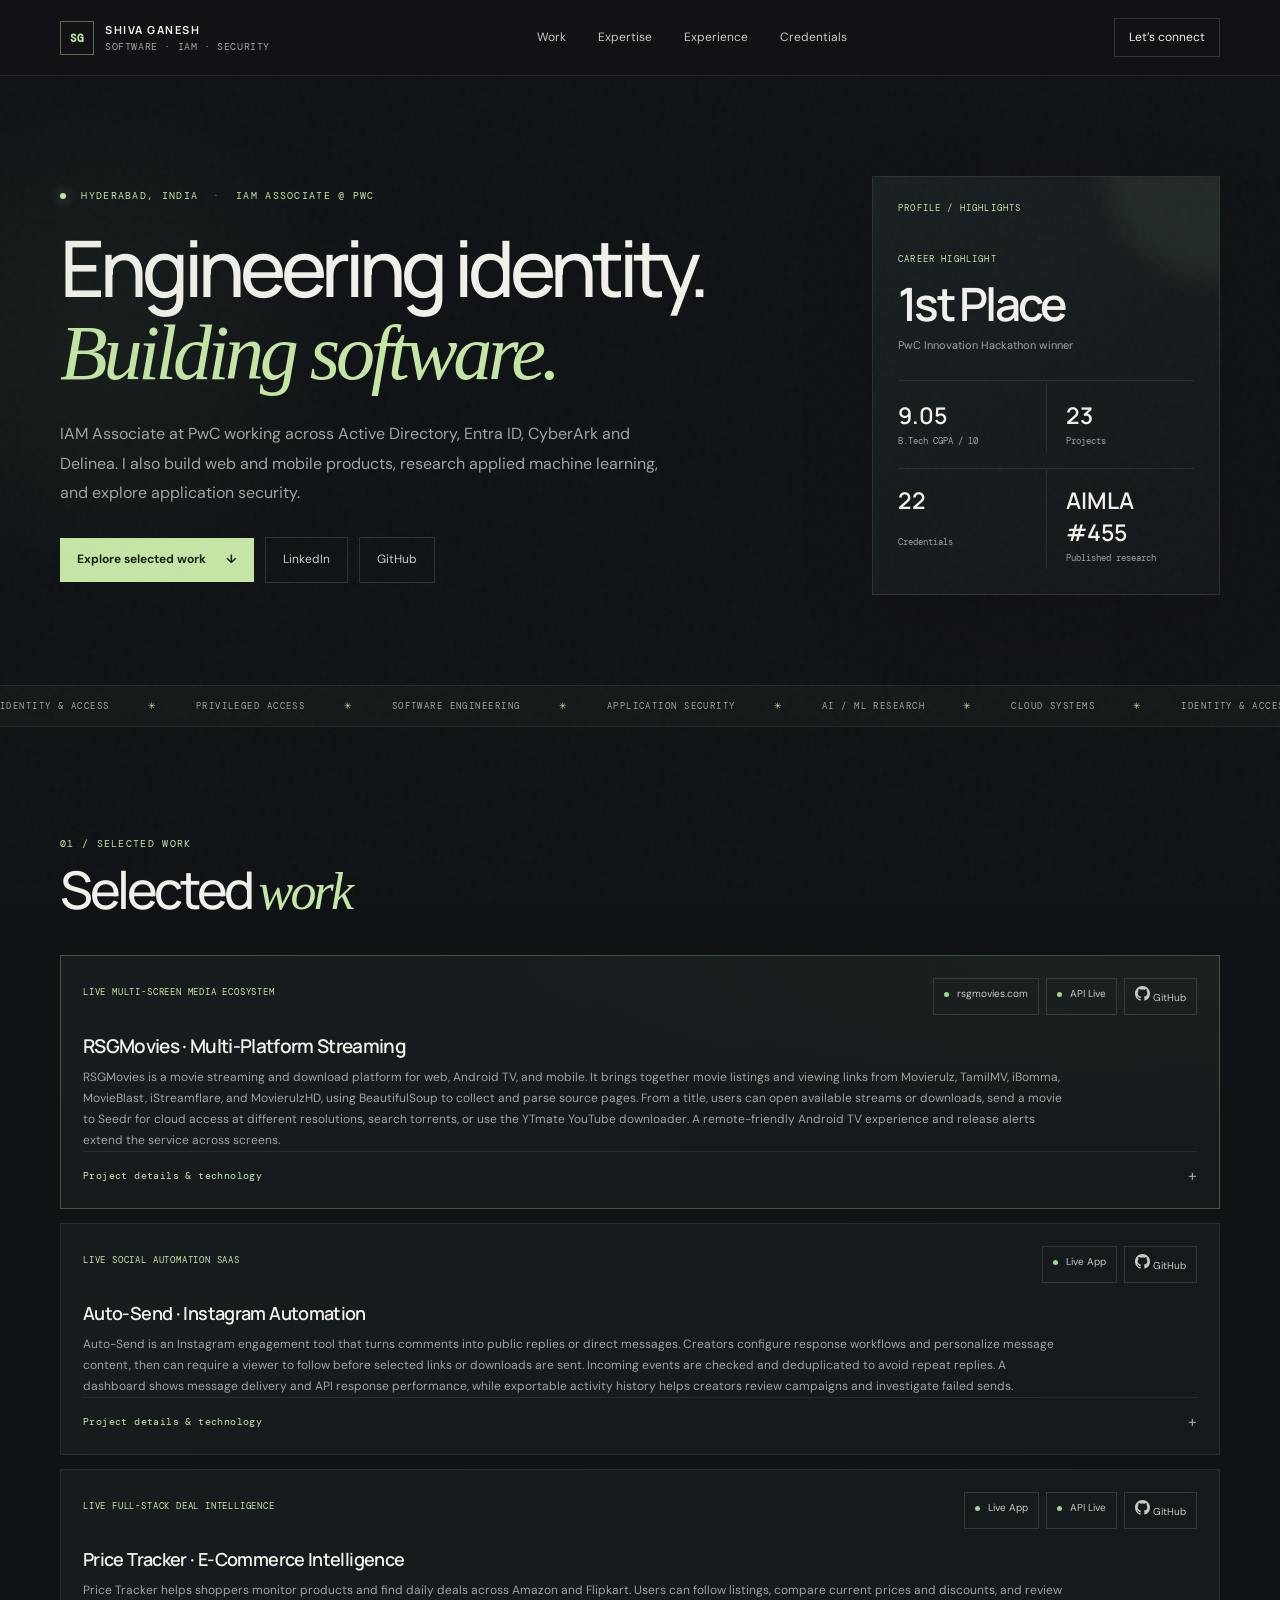
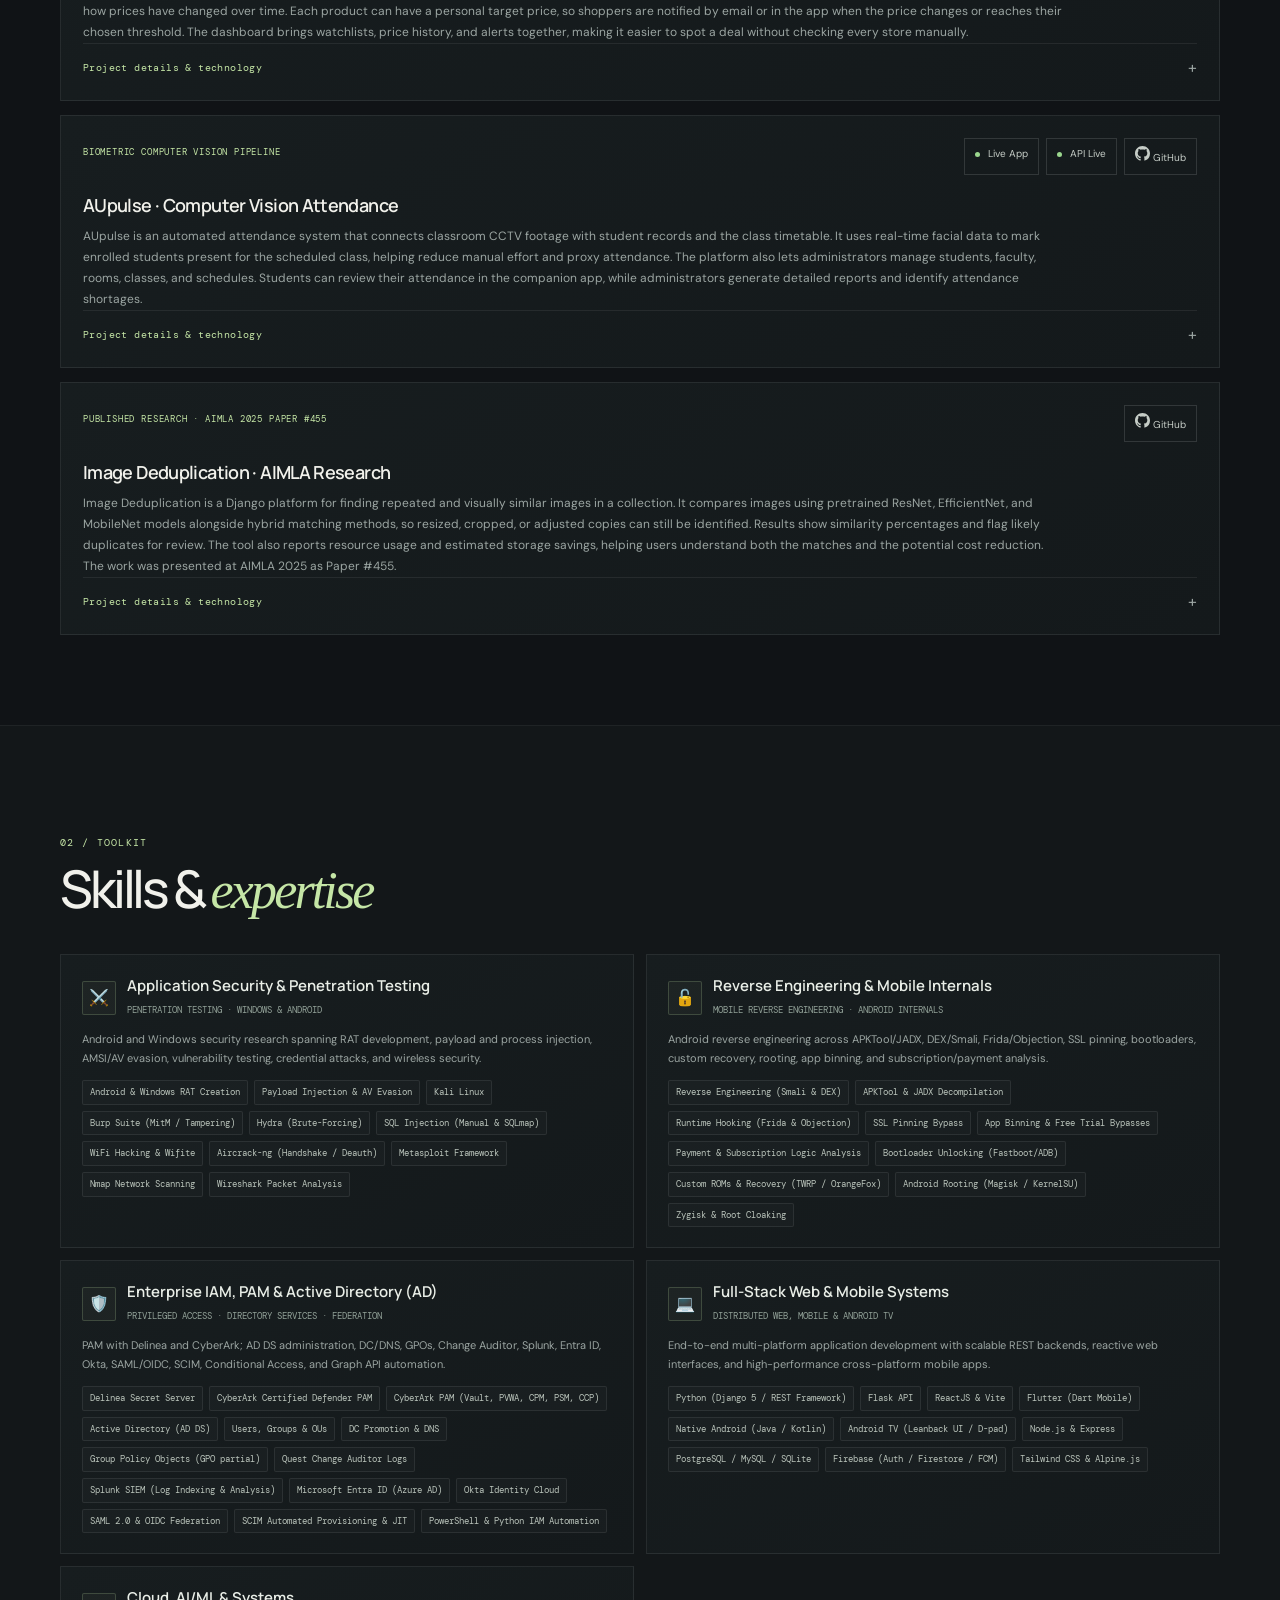
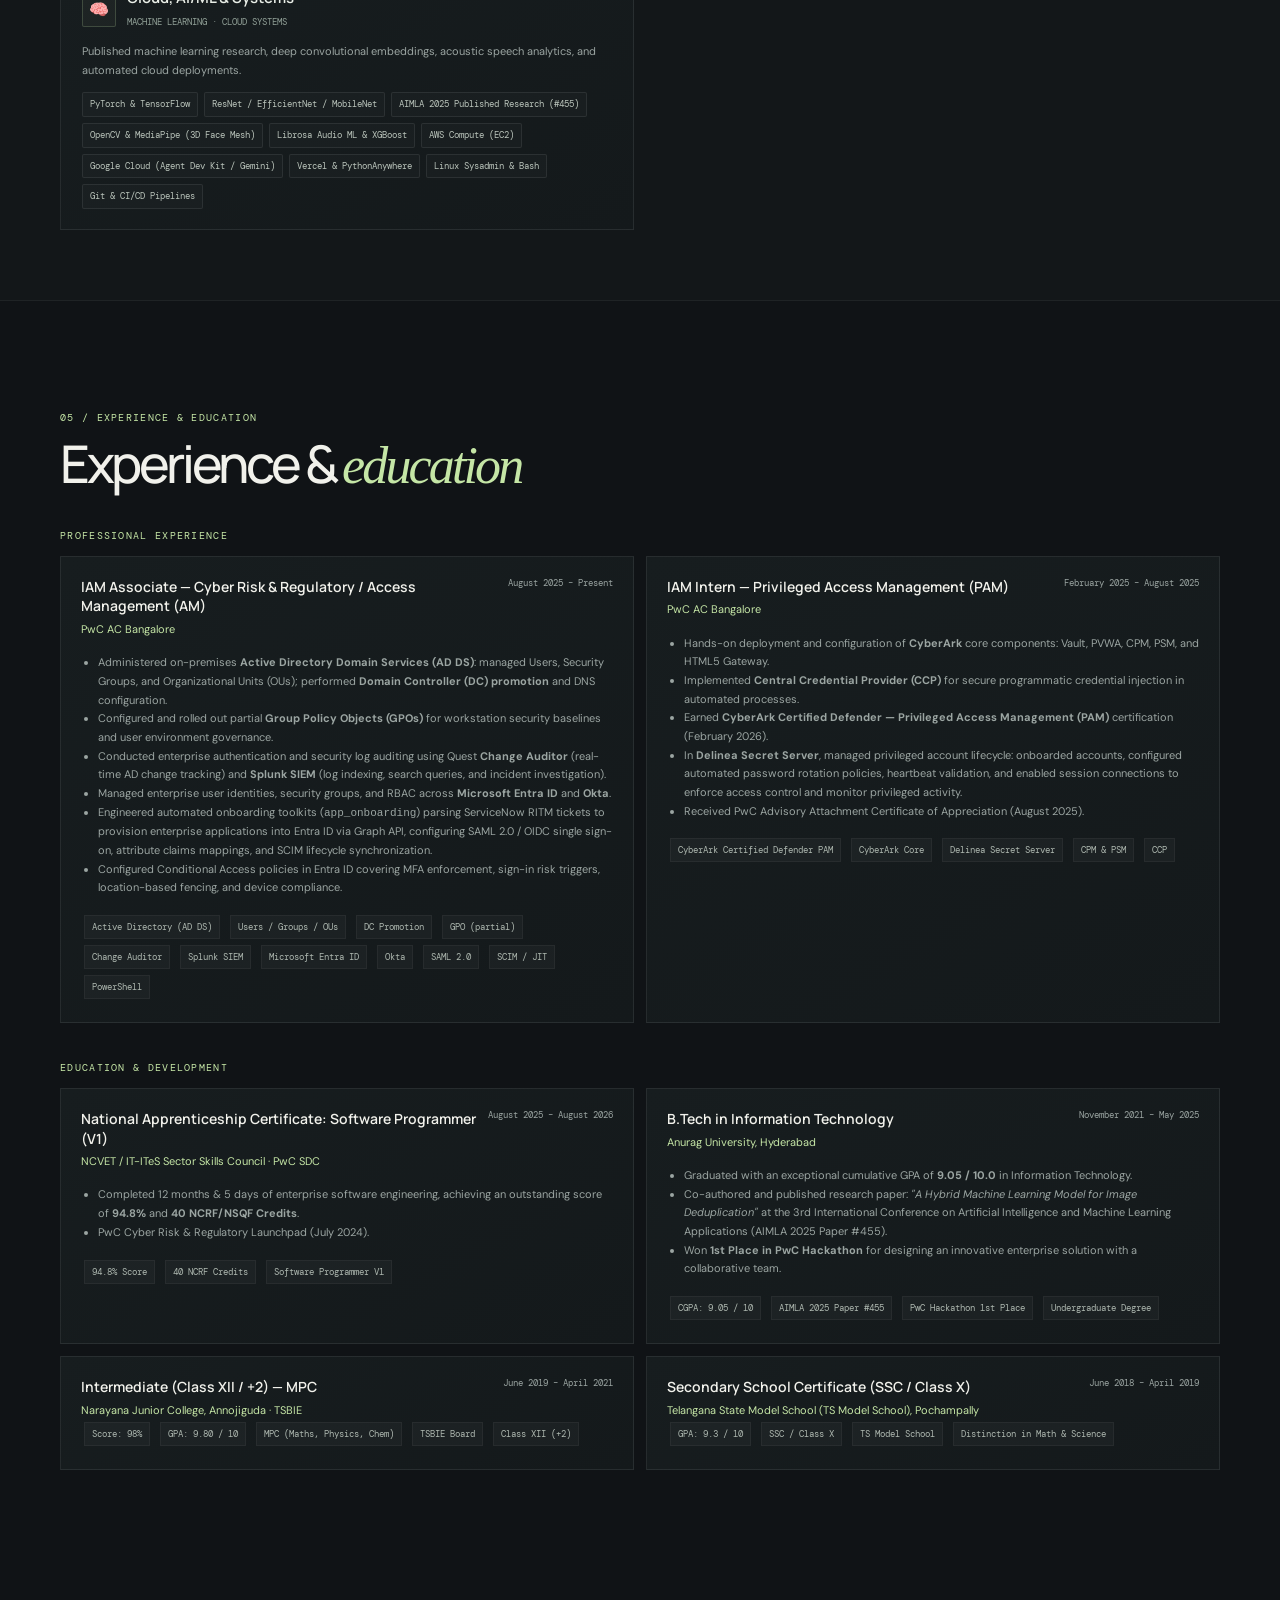
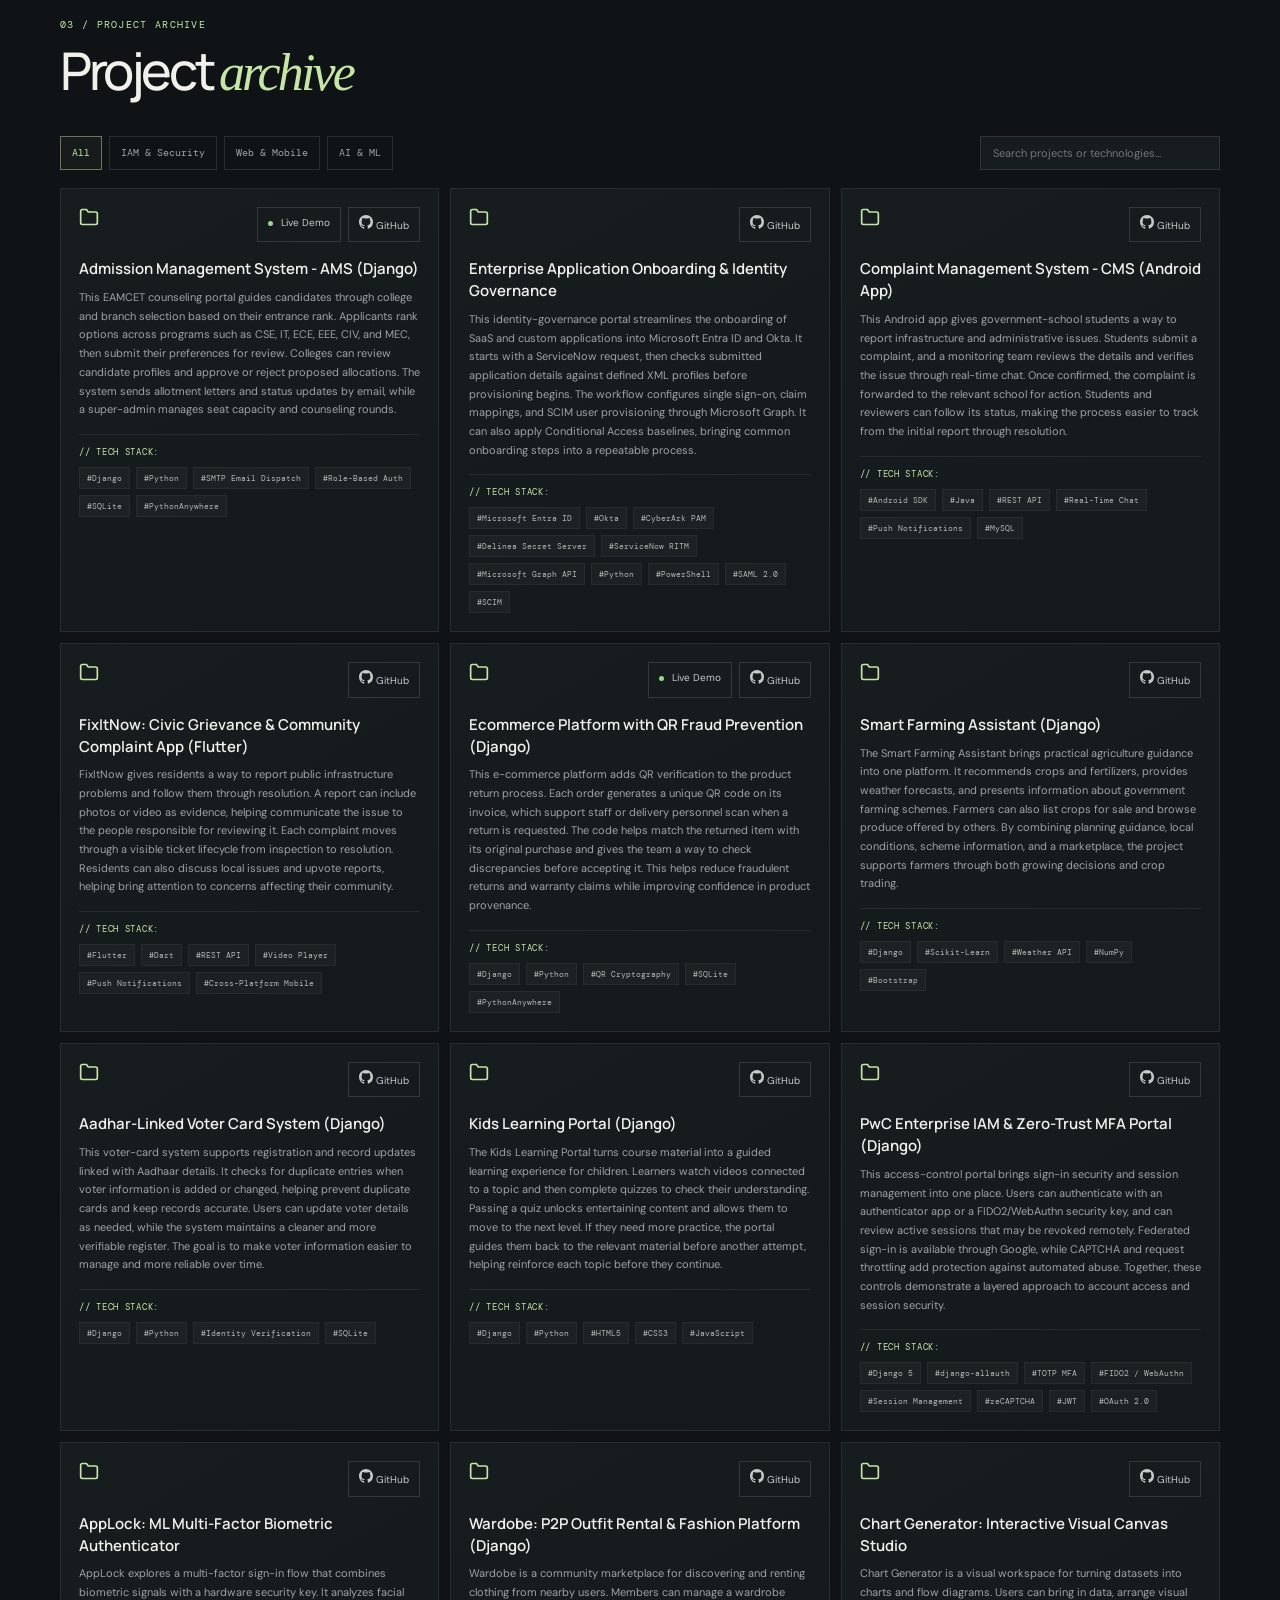
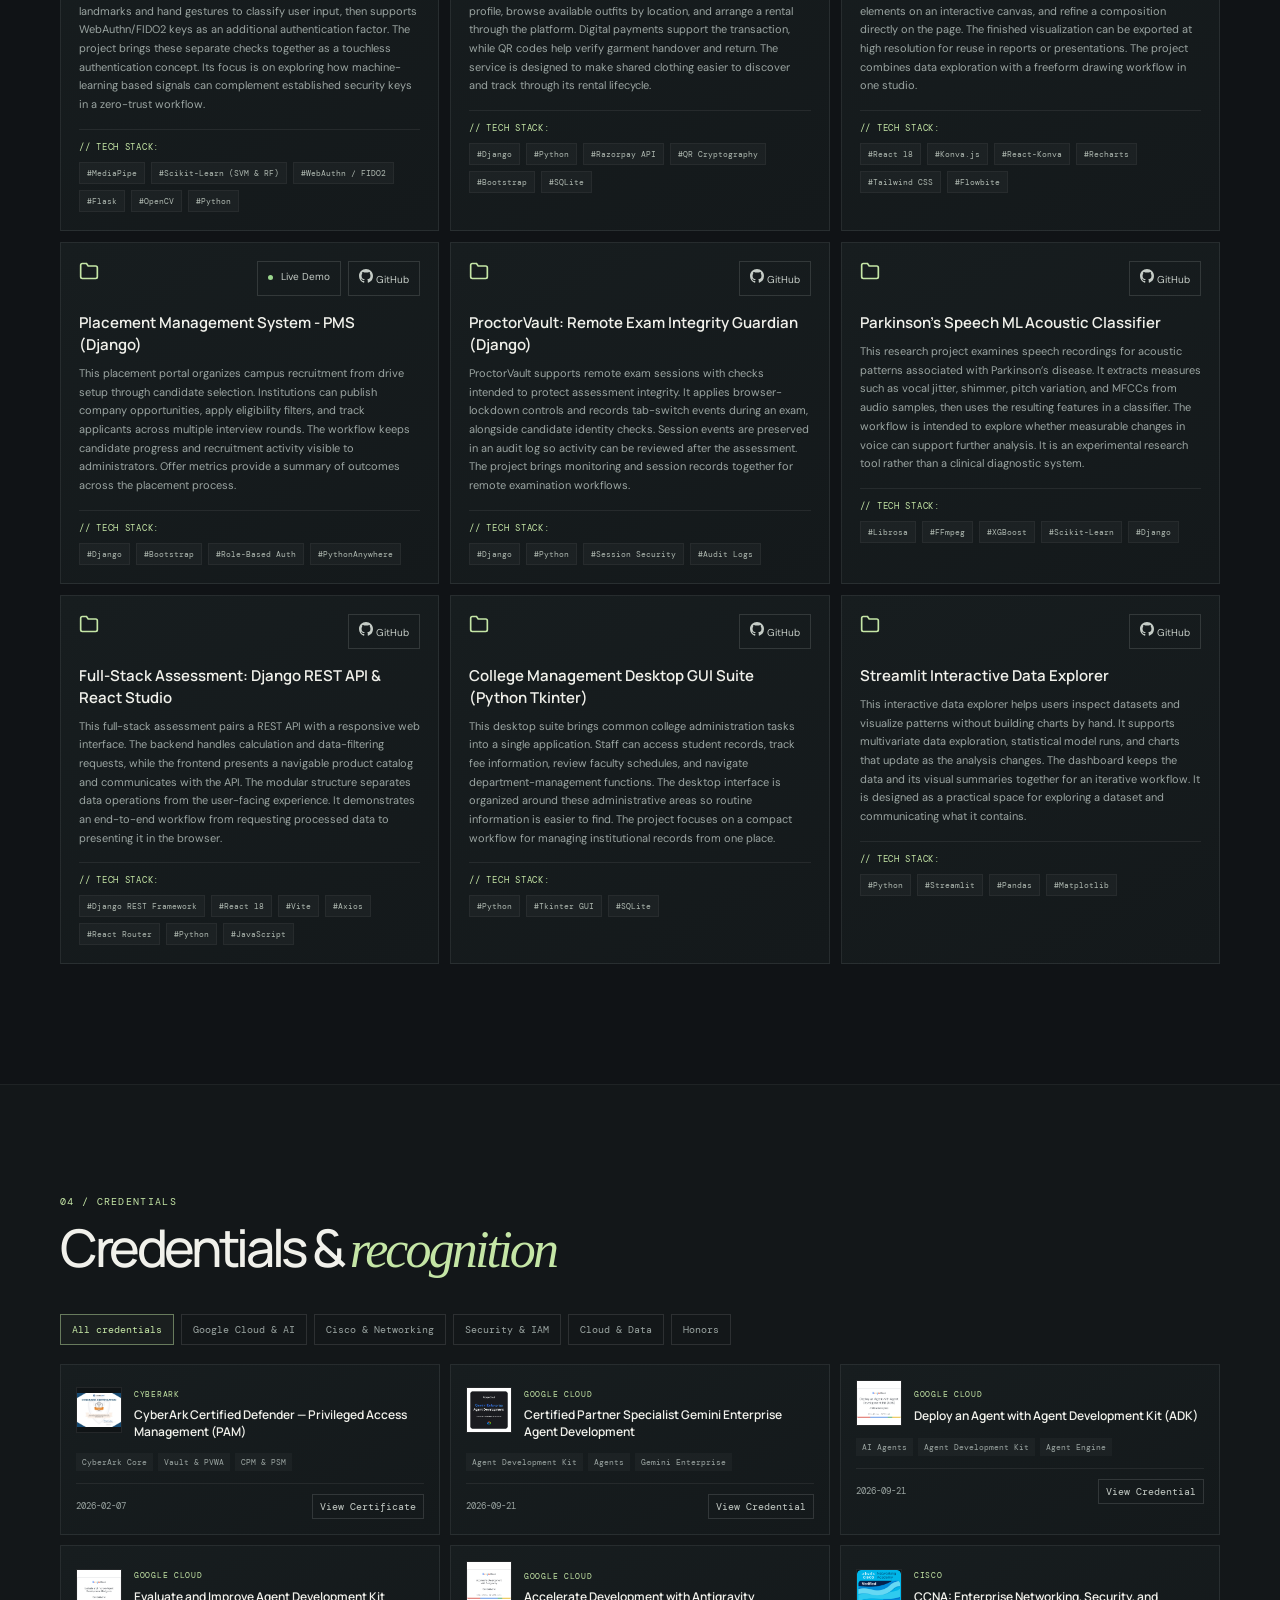
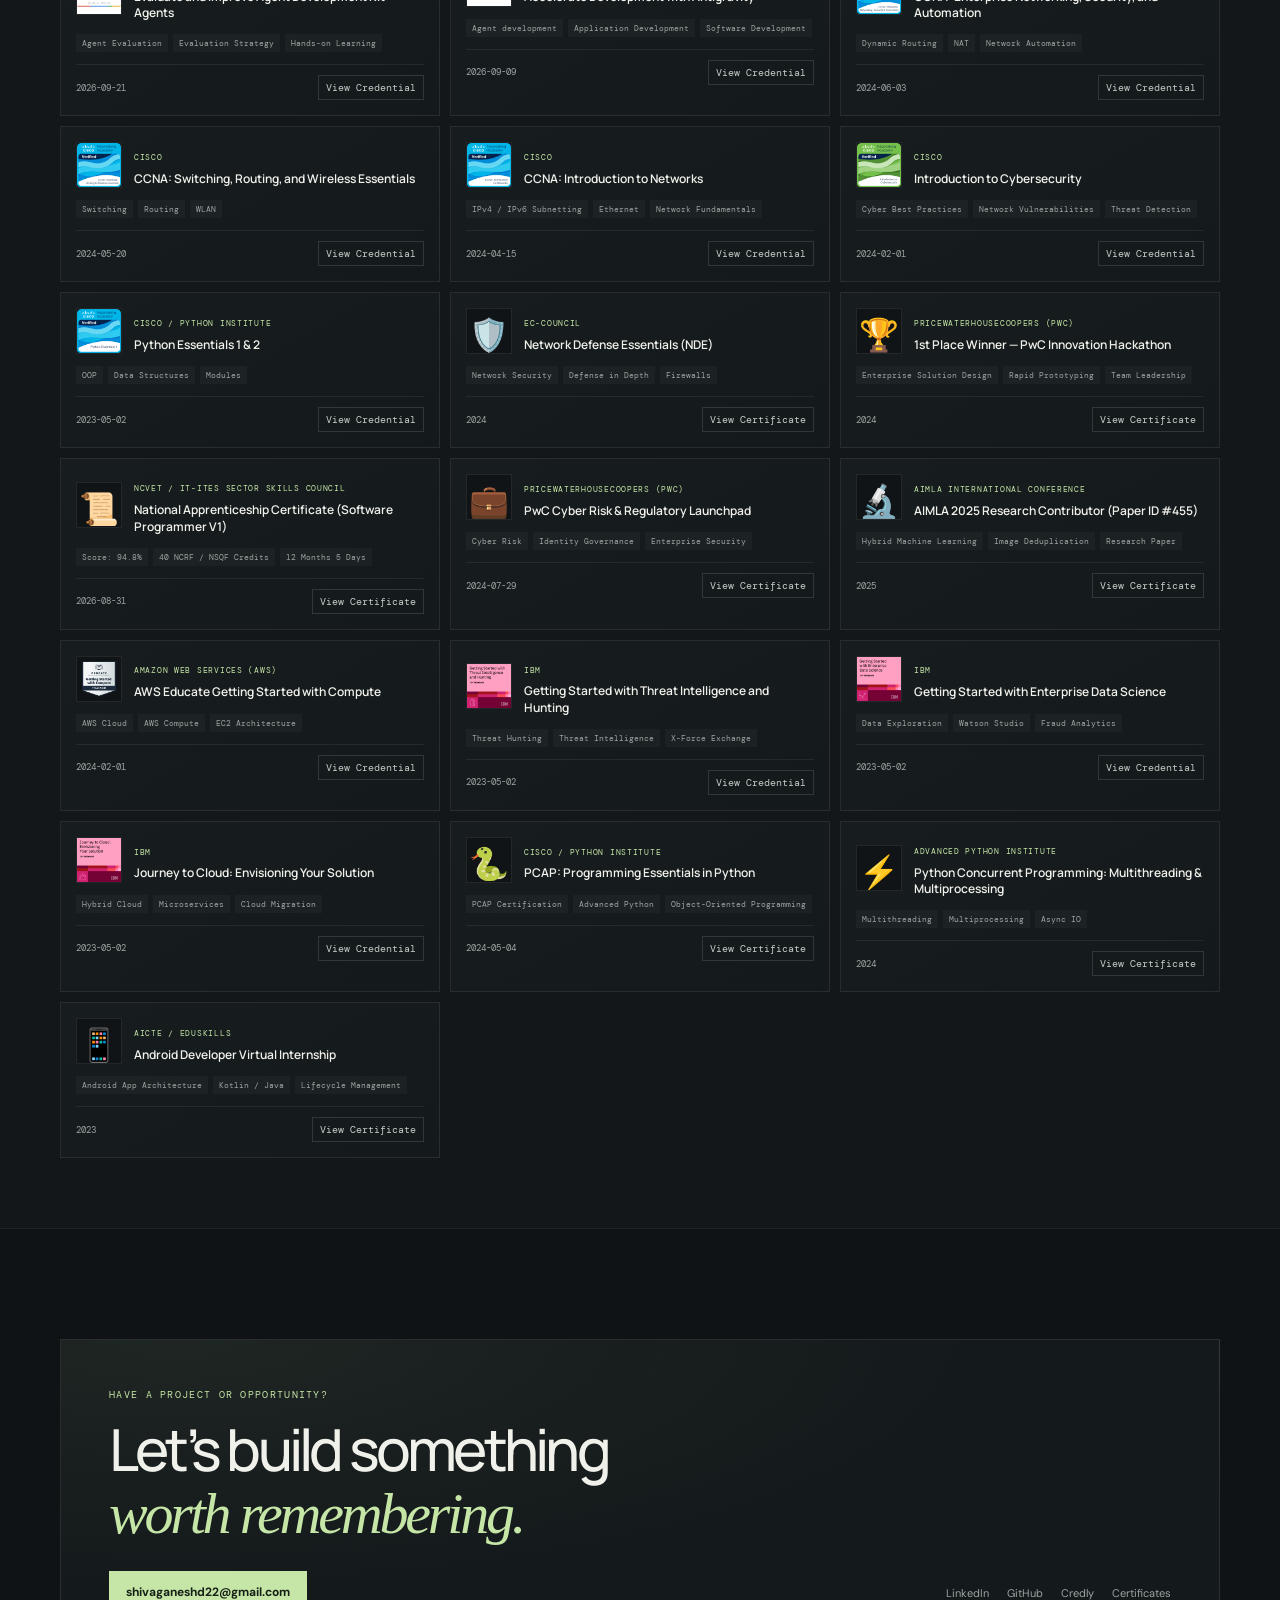
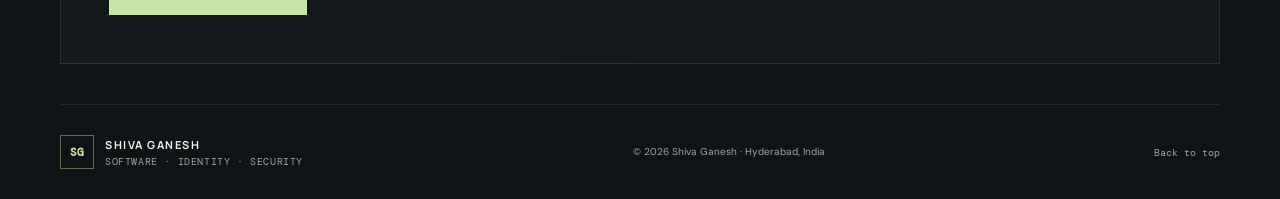
==== commit 384e7801: "final" ====
--- a/index.html
+++ b/index.html
@@ -27,12 +27,14 @@
 <section aria-label="Areas of focus" class="ticker"><div>IDENTITY &amp; ACCESS <i>✳</i> PRIVILEGED ACCESS <i>✳</i> SOFTWARE ENGINEERING <i>✳</i> APPLICATION SECURITY <i>✳</i> AI / ML RESEARCH <i>✳</i> CLOUD SYSTEMS <i>✳</i> IDENTITY &amp; ACCESS <i>✳</i> PRIVILEGED ACCESS <i>✳</i></div></section>
 <section class="section shell" id="work"><div class="section-head"><div><div class="eyebrow">01 / SELECTED WORK</div><h2>Selected <span>work</span></h2></div></div><div class="flagship-list" id="flagship-list-container"></div></section>
 <section class="section skills-section" id="skills"><div class="shell"><div class="section-head"><div><div class="eyebrow">02 / TOOLKIT</div><h2>Skills &amp; <span>expertise</span></h2></div></div><div class="skills-grid" id="skills-content"></div></div></section>
+<section class="section shell" id="experience"><div class="section-head"><div><div class="eyebrow">05 / EXPERIENCE &amp; EDUCATION</div><h2>Experience &amp; <span>education</span></h2></div></div><div class="timeline-group-label">PROFESSIONAL EXPERIENCE</div><div class="timeline" id="experience-list"></div><div class="timeline-group-label education-label">EDUCATION &amp; DEVELOPMENT</div><div class="timeline" id="education-list"></div></section>
 <section class="section shell" id="archive"><div class="section-head"><div><div class="eyebrow">03 / PROJECT ARCHIVE</div><h2>Project <span>archive</span></h2></div></div><div class="archive-tools"><div class="filters"><button class="filter-pill active" data-filter="all">All</button><button class="filter-pill" data-filter="iam_security">IAM &amp; Security</button><button class="filter-pill" data-filter="web_mobile">Web &amp; Mobile</button><button class="filter-pill" data-filter="ai_ml">AI &amp; ML</button></div><input aria-label="Search projects" id="project-search-input" placeholder="Search projects or technologies…" type="search"/></div><div class="projects-grid" id="supporting-projects-grid"></div></section>
 <section class="section credentials-section" id="credentials"><div class="shell"><div class="section-head"><div><div class="eyebrow">04 / CREDENTIALS</div><h2>Credentials &amp; <span>recognition</span></h2></div></div><div class="filters cred-filters"><button class="cred-filter-pill active" data-filter="all">All credentials</button><button class="cred-filter-pill" data-filter="google">Google Cloud &amp; AI</button><button class="cred-filter-pill" data-filter="cisco">Cisco &amp; Networking</button><button class="cred-filter-pill" data-filter="security">Security &amp; IAM</button><button class="cred-filter-pill" data-filter="cloud">Cloud &amp; Data</button><button class="cred-filter-pill" data-filter="honors">Honors</button></div><div class="credentials-grid" id="credentials-grid"></div></div></section>
-<section class="section shell" id="experience"><div class="section-head"><div><div class="eyebrow">05 / EXPERIENCE &amp; EDUCATION</div><h2>Experience &amp; <span>education</span></h2></div></div><div class="timeline-group-label">PROFESSIONAL EXPERIENCE</div><div class="timeline" id="experience-list"></div><div class="timeline-group-label education-label">EDUCATION &amp; DEVELOPMENT</div><div class="timeline" id="education-list"></div></section>
+
 <section class="contact shell"><div class="eyebrow">HAVE A PROJECT OR OPPORTUNITY?</div><h2>Let’s build something<br/><span>worth remembering.</span></h2><div class="contact-row"><a class="button primary" href="mailto:shivaganeshd22@gmail.com">shivaganeshd22@gmail.com</a><div class="socials"><a href="https://www.linkedin.com/in/shivaganesh6" rel="noreferrer" target="_blank">LinkedIn</a><a href="https://github.com/shivaganesh22" rel="noreferrer" target="_blank">GitHub</a><a href="https://www.credly.com/users/shivaganesh22" rel="noreferrer" target="_blank">Credly</a><a href="https://drive.google.com/drive/folders/1fFWOkMl8EO72BnRldHPPbFqdkQEyvNF5" rel="noreferrer" target="_blank">Certificates</a></div></div></section>
 </main>
 <footer class="shell footer"><a class="wordmark" href="#home"><span class="mark">SG</span><span>SHIVA GANESH<small>SOFTWARE · IDENTITY · SECURITY</small></span></a><span>© 2026 Shiva Ganesh · Hyderabad, India</span><a href="#home">Back to top</a></footer>
 <script src="portfolio-data/projects.js"></script><script src="portfolio-data/credentials.js"></script><script src="app.js"></script>
 </body></html>
 
+
